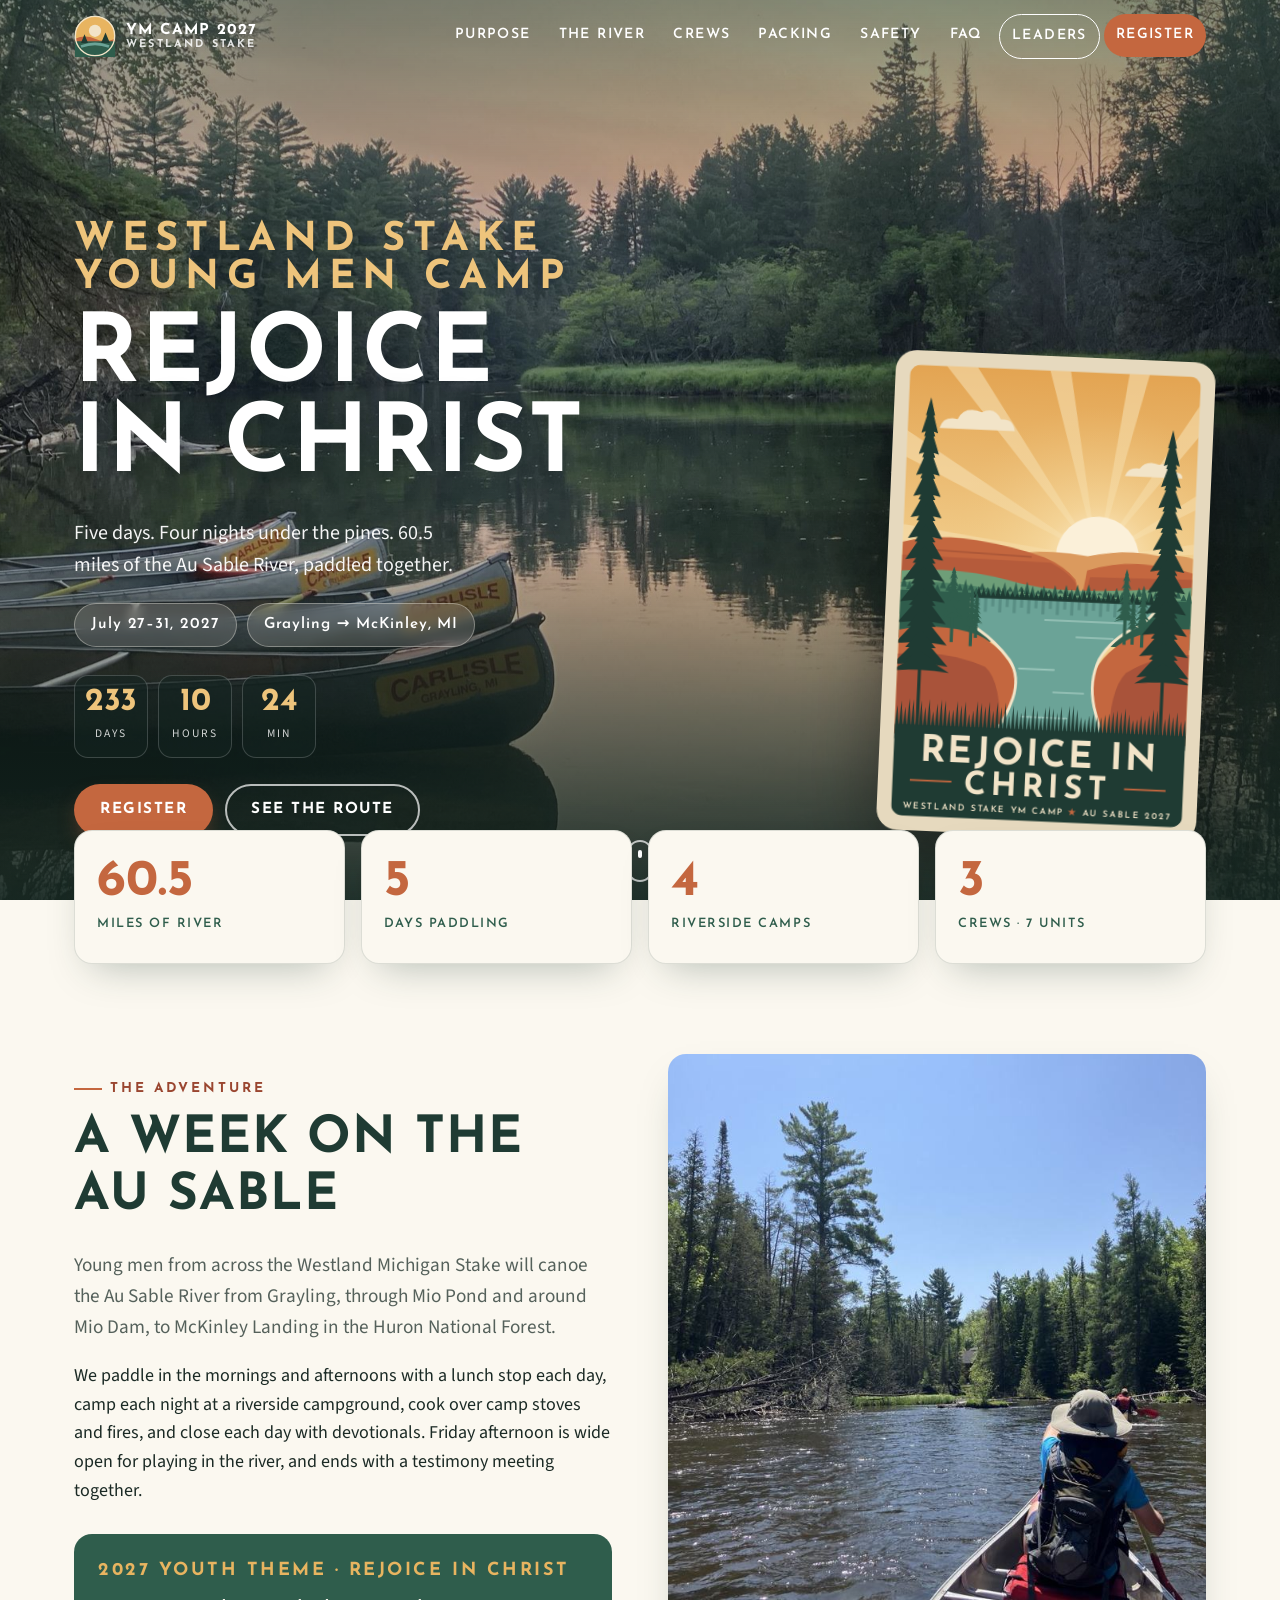
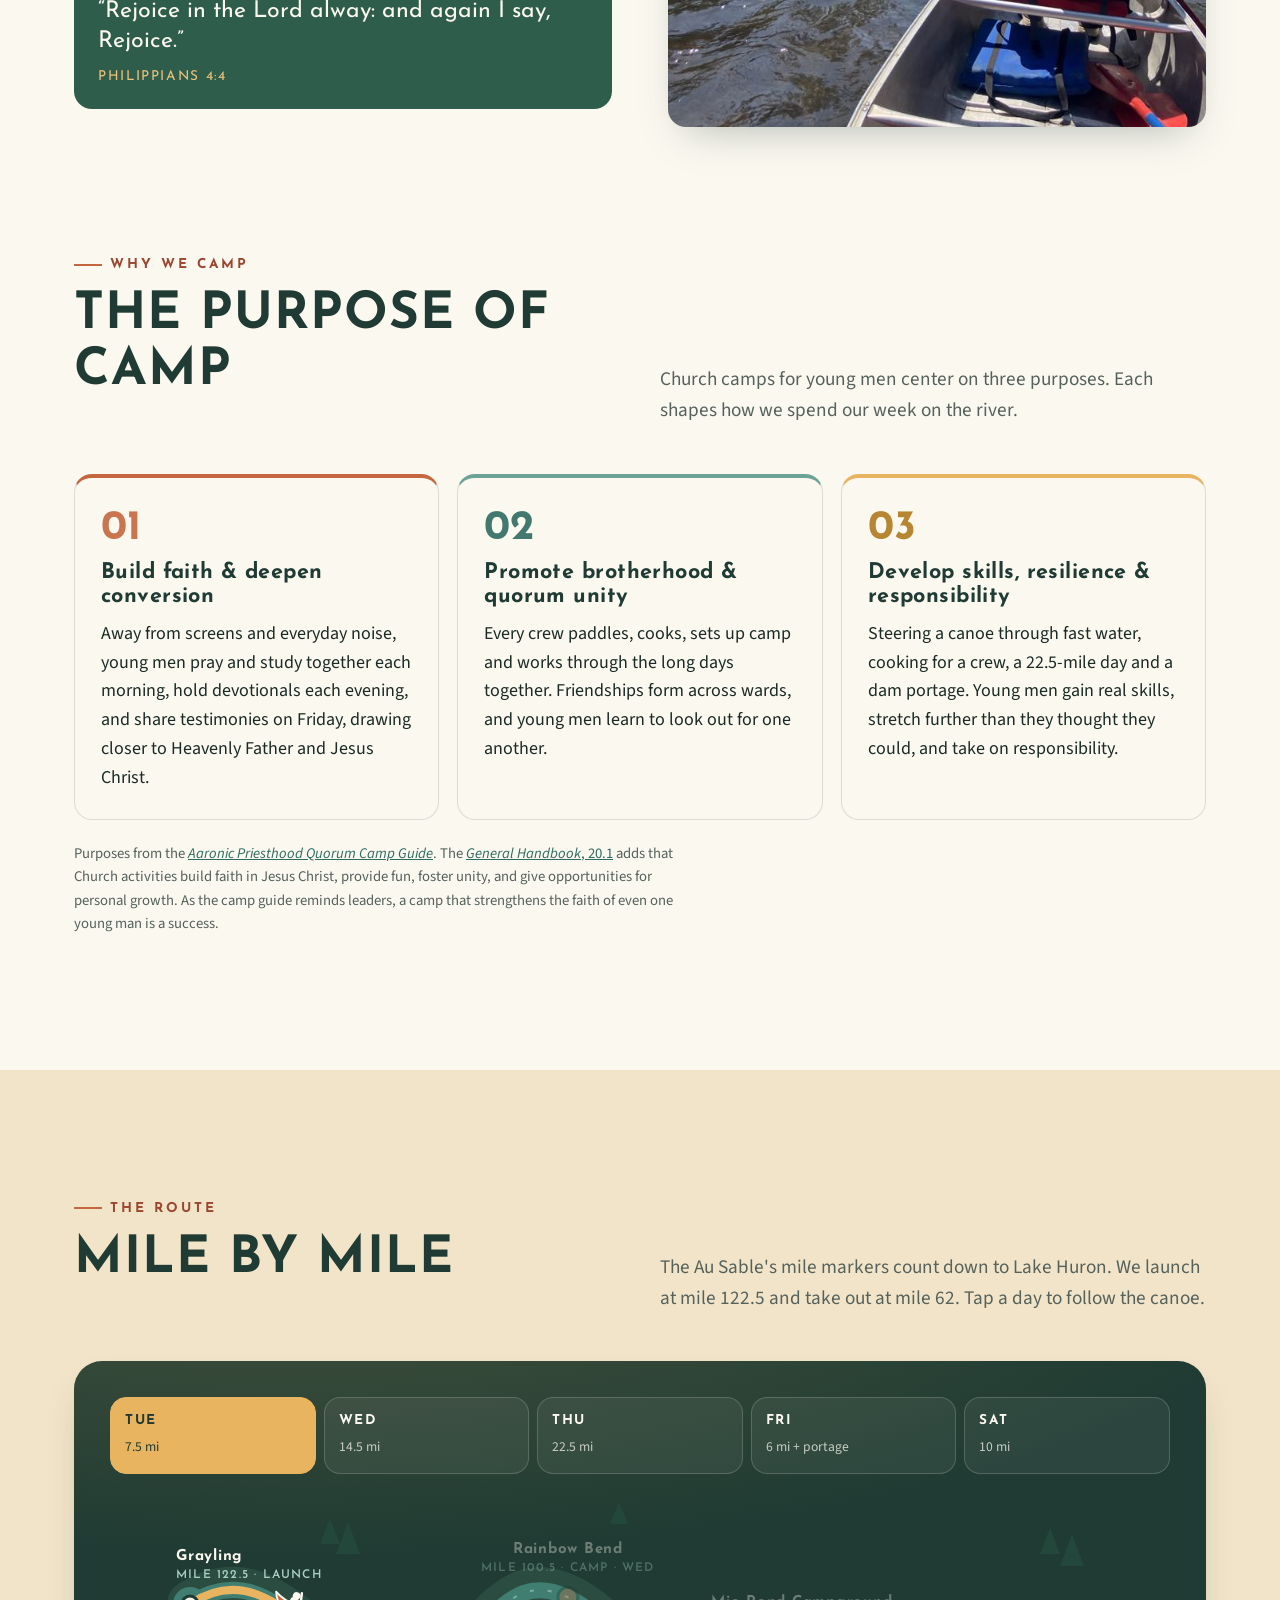
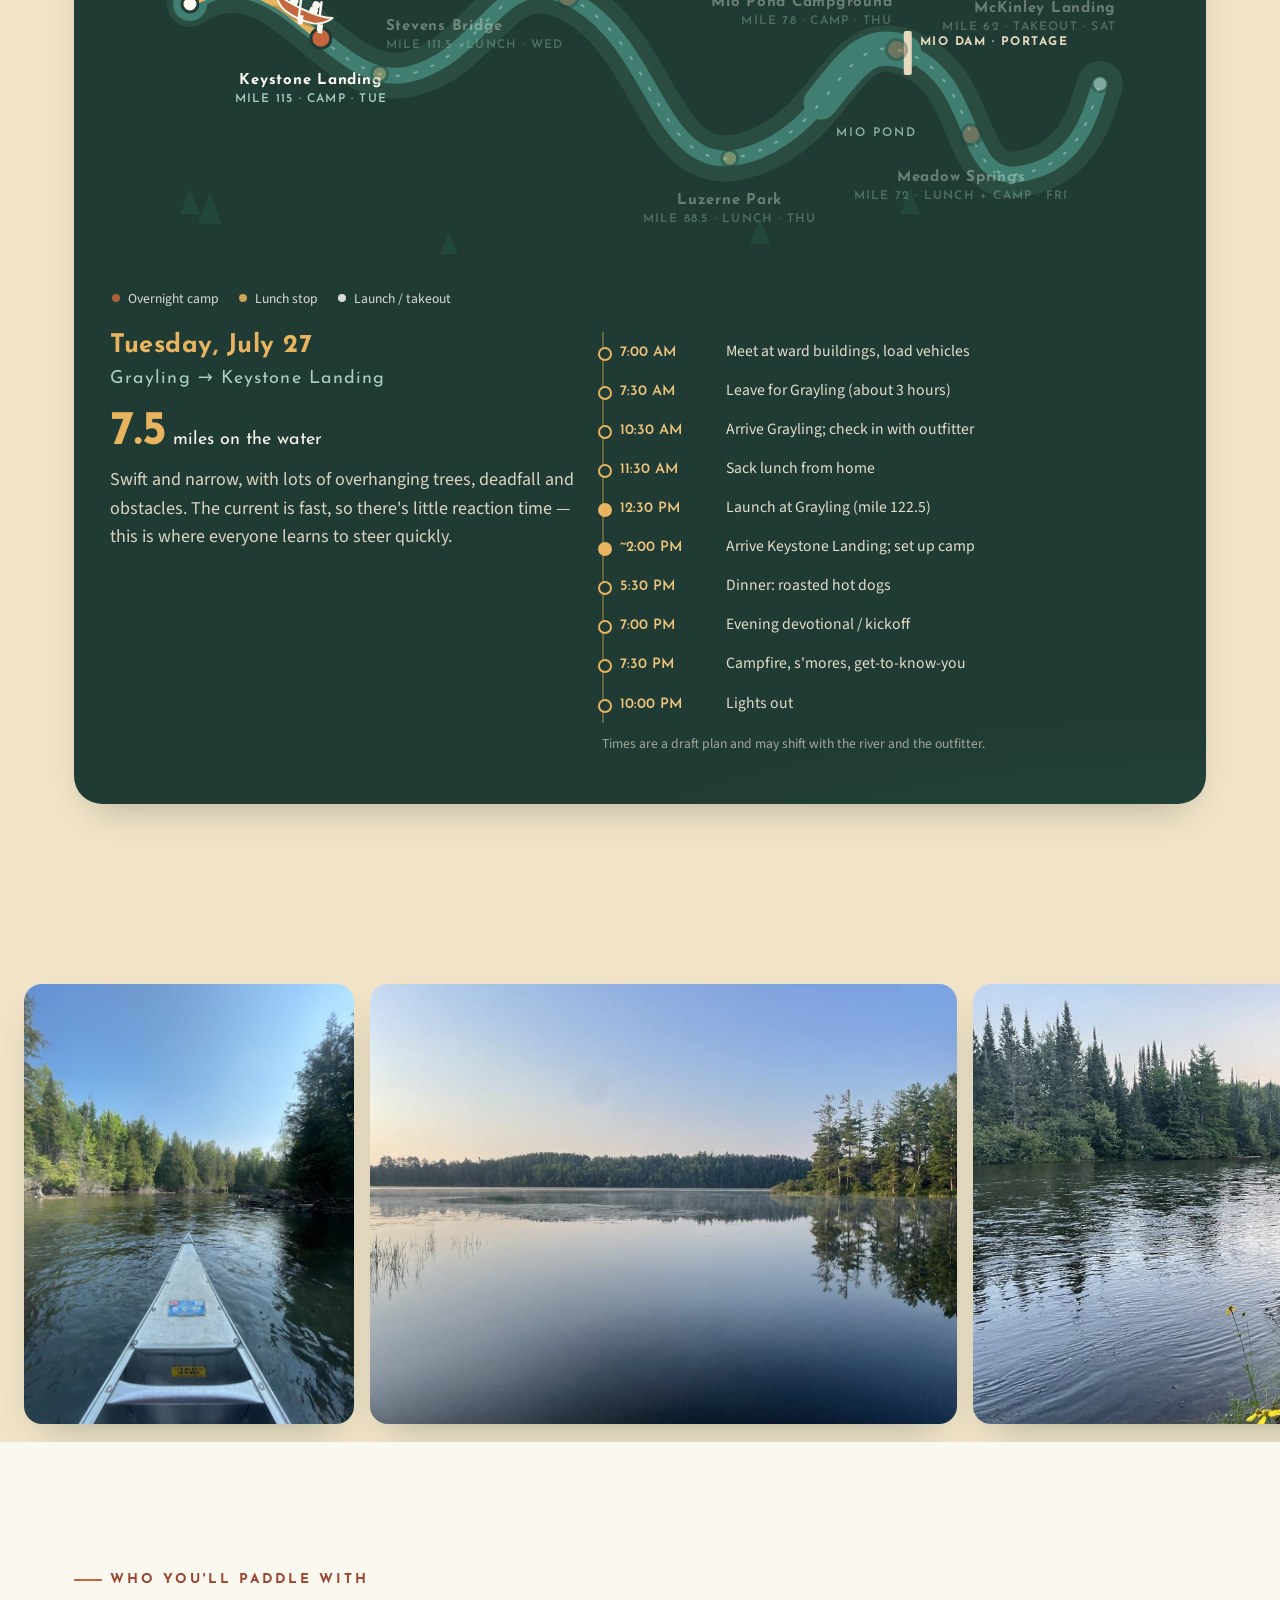
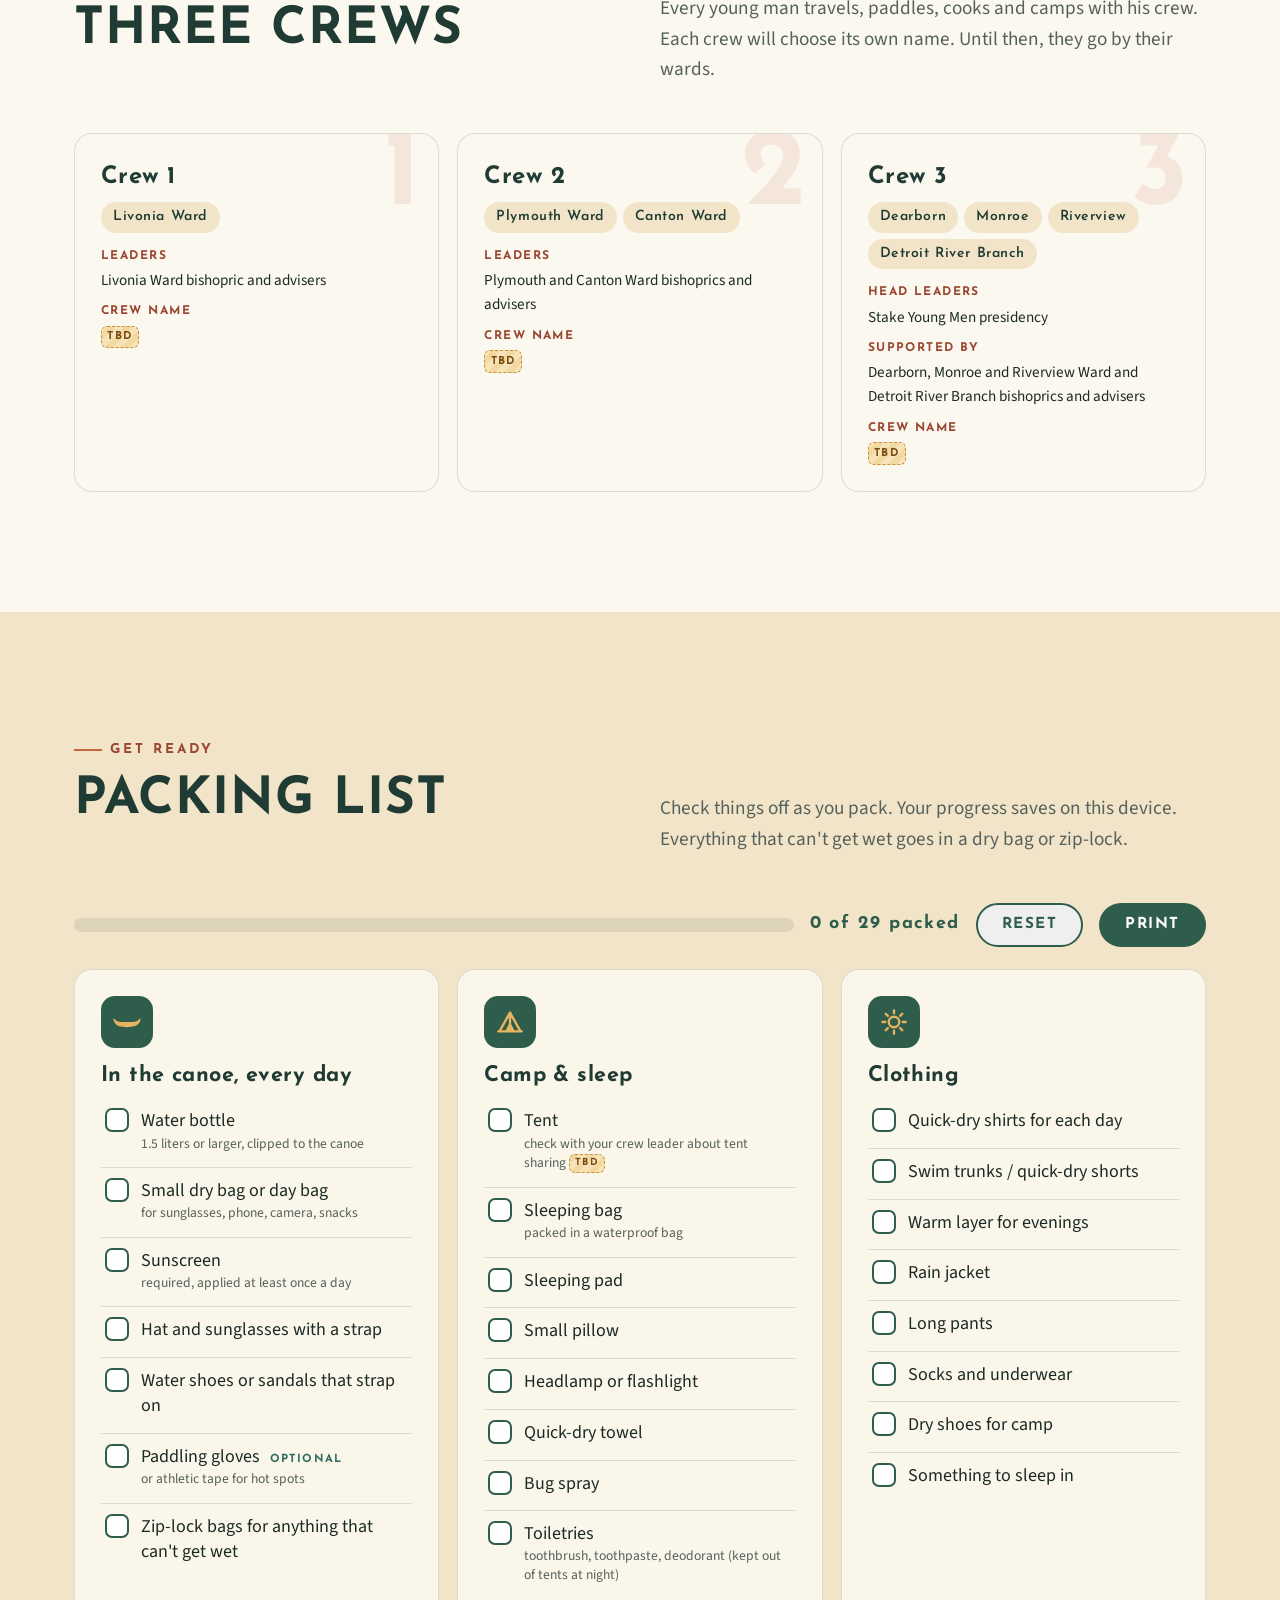
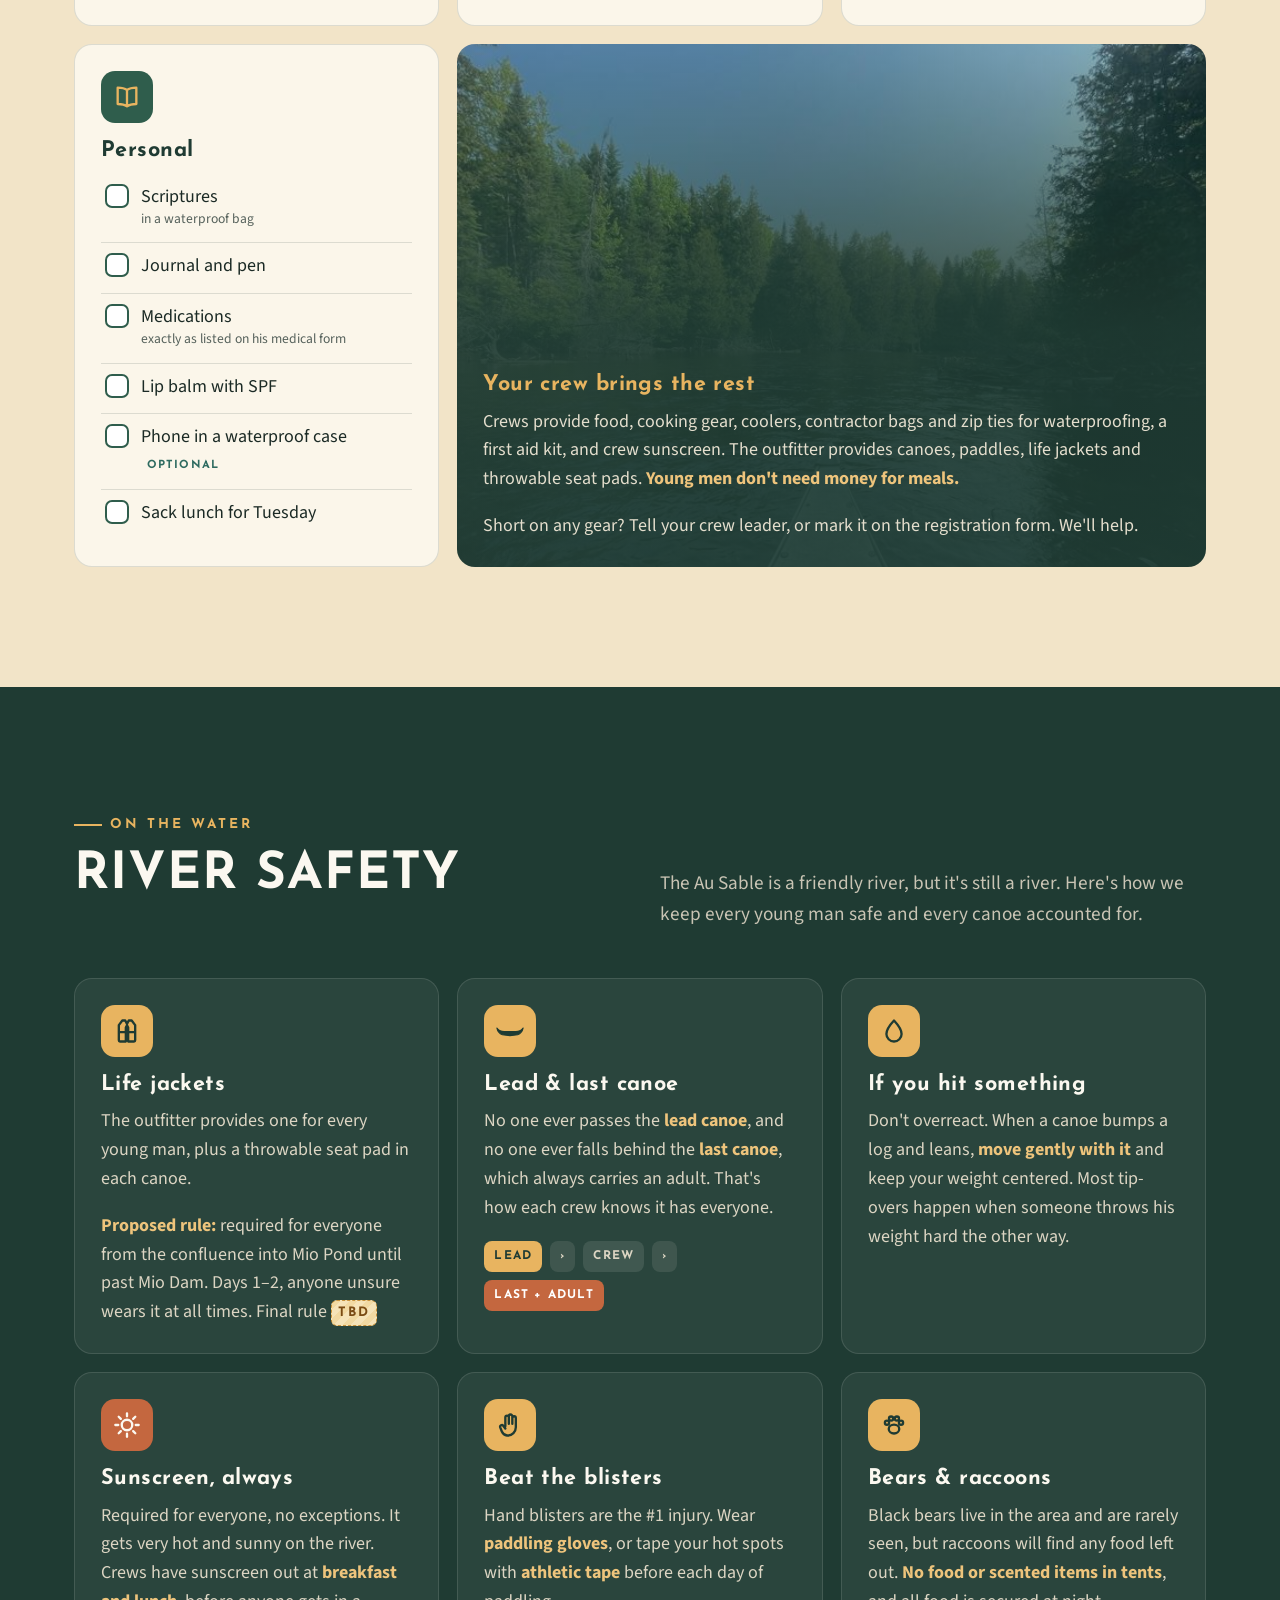
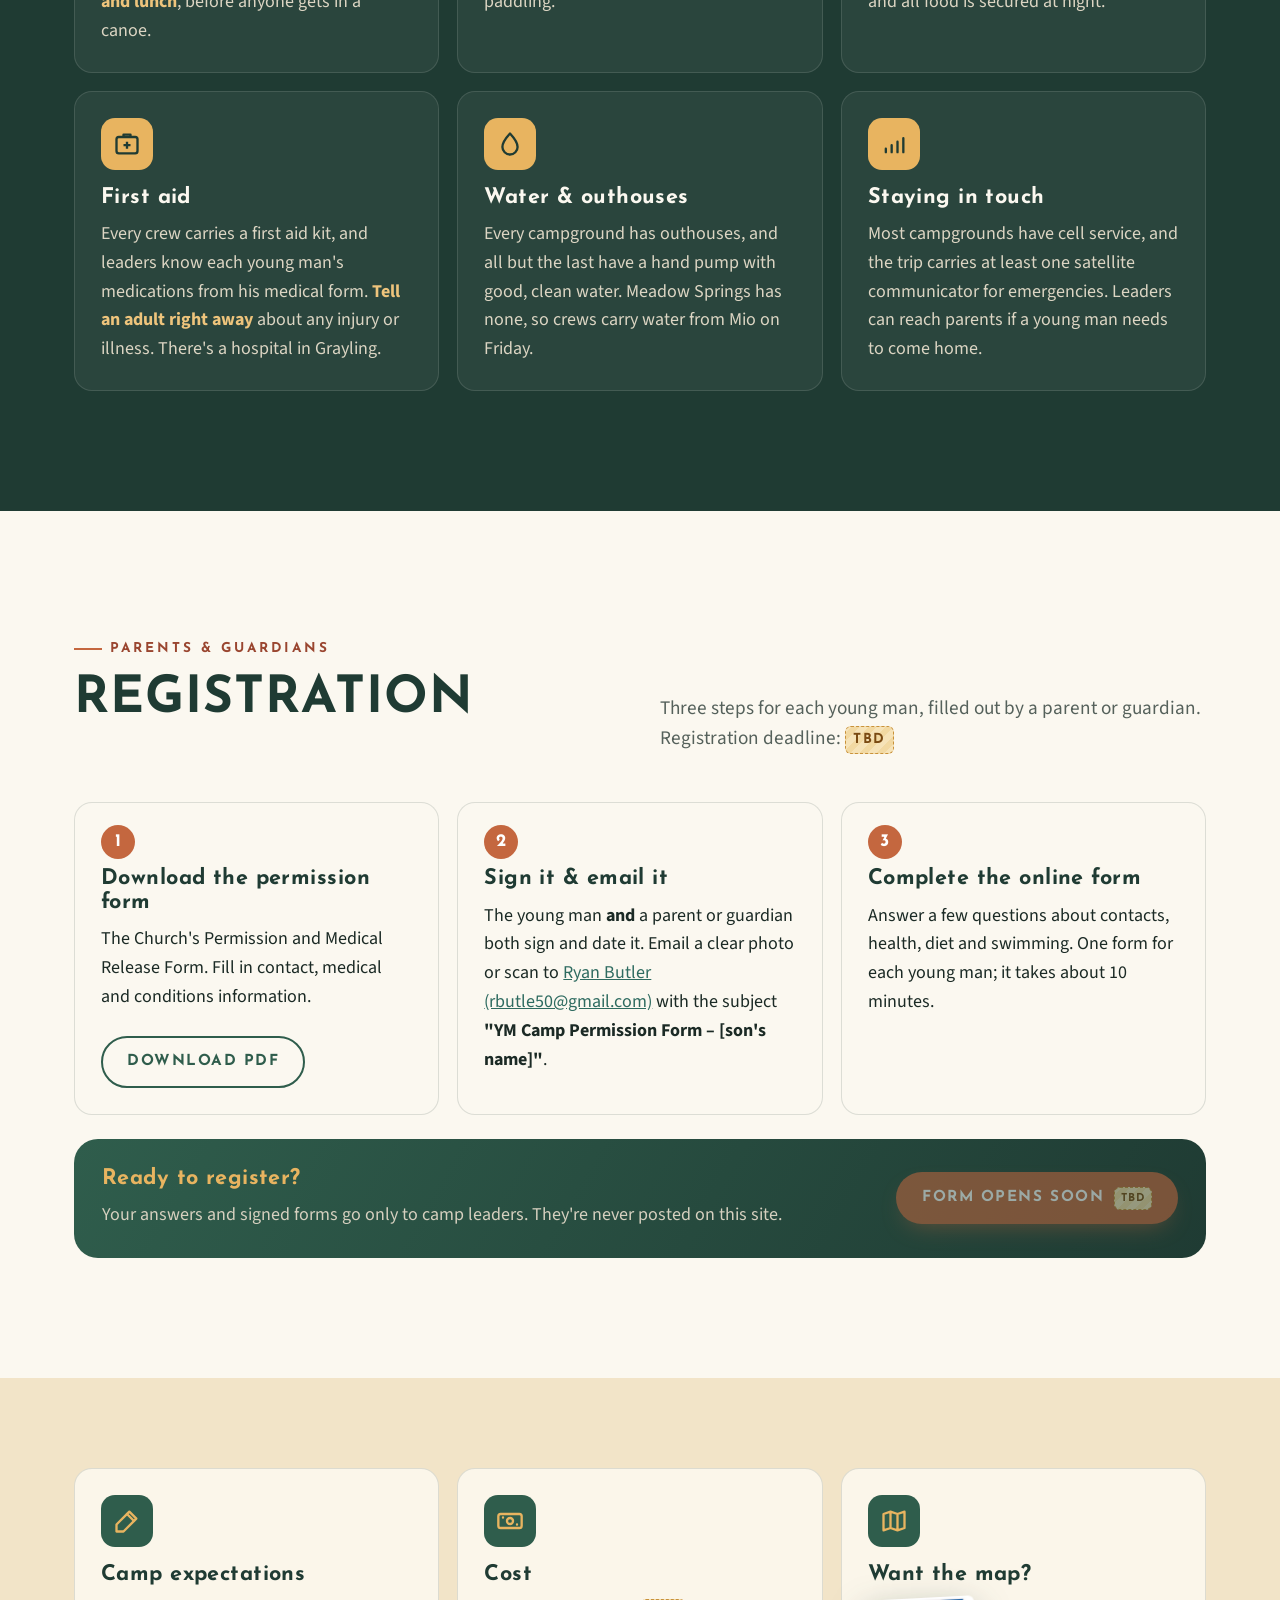
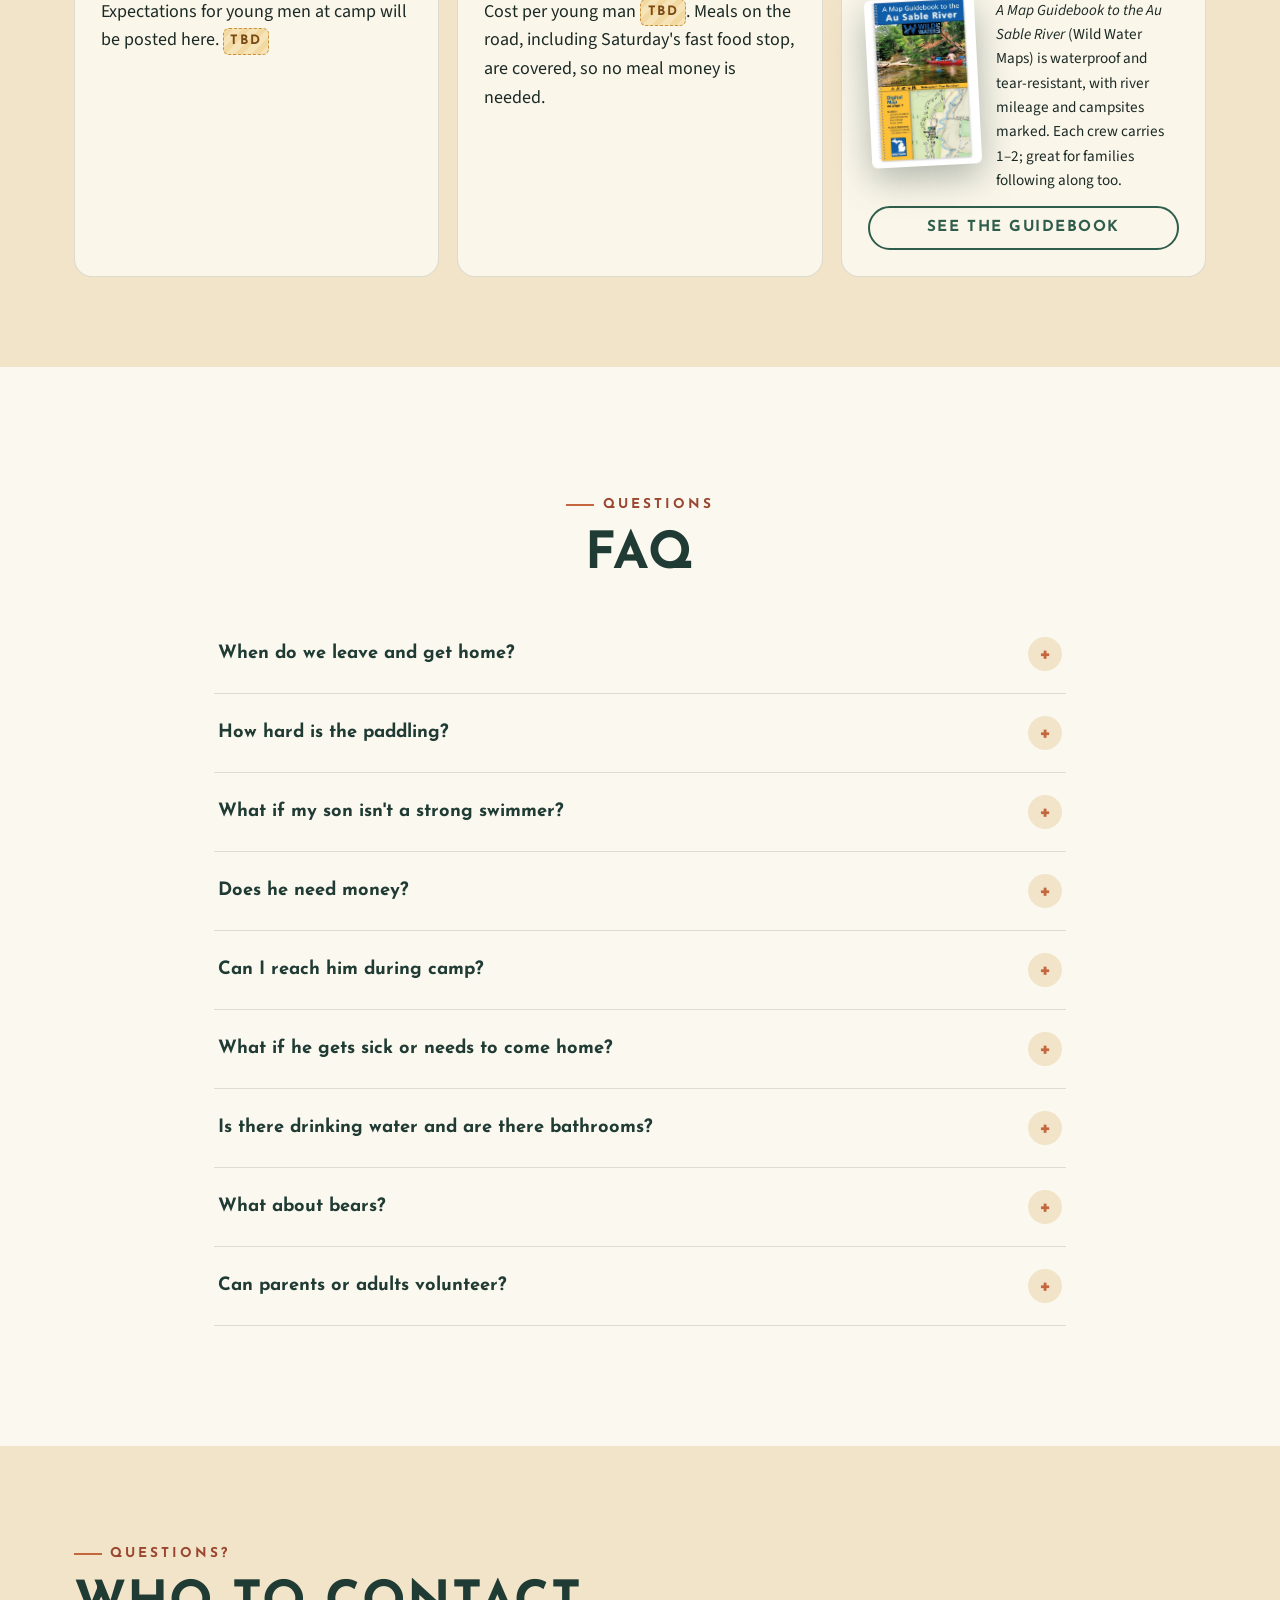
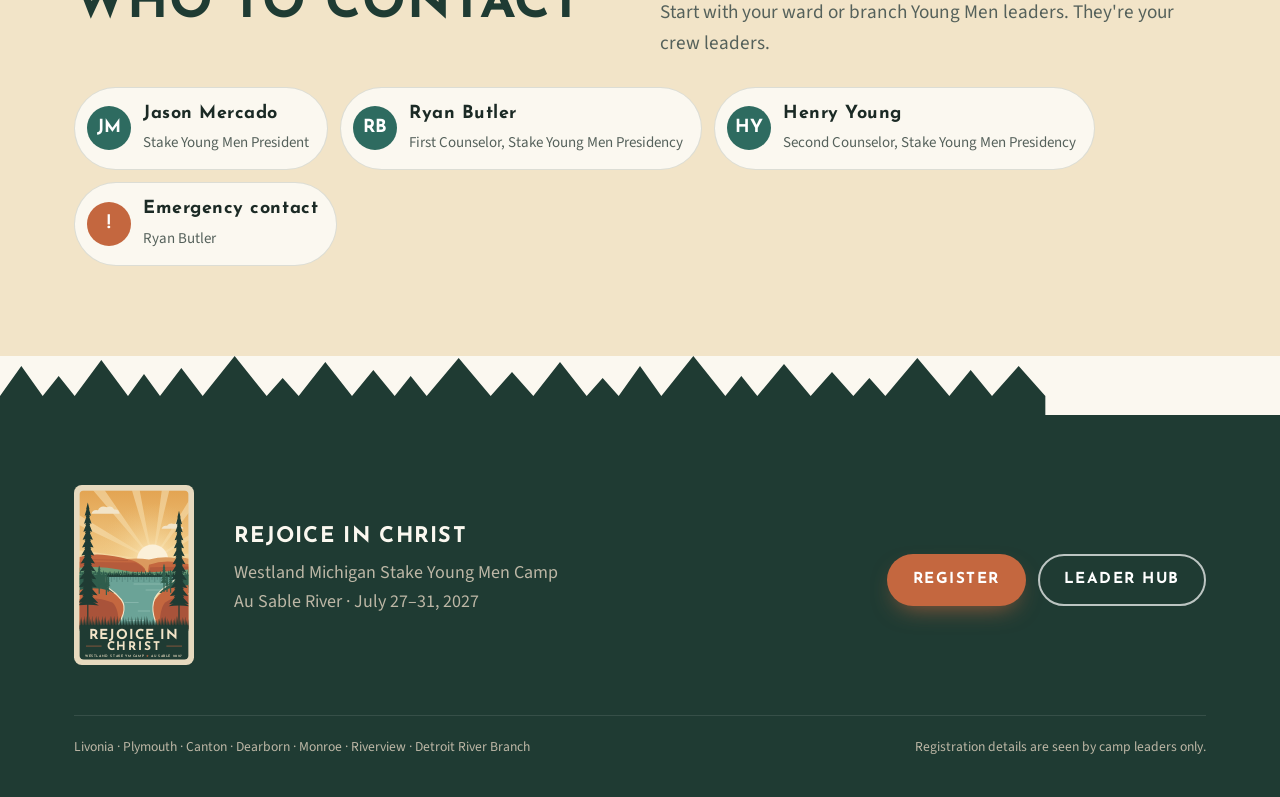
==== index.html @ b3f6a17c "Canoe icon: plain canoe silhouette, no paddle Co-Authored-By: Claude Opus 5.5 <noreply@anthropic.com" ====
<!doctype html>
<html lang="en">
<head>
<meta charset="utf-8">
<meta name="viewport" content="width=device-width, initial-scale=1">
<title>Rejoice in Christ · Westland Stake Young Men Camp 2027</title>
<meta name="description" content="Westland Stake Young Men Camp 2027: a five-day, 60-mile canoe trip down the Au Sable River, July 27–31, 2027. Itinerary, packing list, river safety and registration.">
<meta property="og:title" content="Westland Stake YM Camp 2027 · Rejoice in Christ">
<meta property="og:description" content="Five days, 60.5 miles of the Au Sable River. July 27–31, 2027.">
<meta property="og:image" content="https://westland-stake-ym.github.io/Camp-2027/assets/img/hero-canoes-sunset-sm.jpg">
<meta property="og:type" content="website">
<meta name="robots" content="noindex, nofollow">
<meta name="theme-color" content="#1F3B33">
<link rel="icon" href="assets/img/favicon.svg" type="image/svg+xml">
<link rel="preconnect" href="https://fonts.googleapis.com">
<link rel="preconnect" href="https://fonts.gstatic.com" crossorigin>
<link rel="stylesheet" href="https://fonts.googleapis.com/css2?family=Josefin+Sans:wght@600;700&family=Source+Sans+3:ital,wght@0,400;0,600;0,700;1,400&display=swap">
<link rel="stylesheet" href="assets/css/site.css">
</head>
<body>
<svg width="0" height="0" style="position:absolute" aria-hidden="true">
<defs>
<symbol id="i-sun" viewBox="0 0 24 24" fill="none" stroke="currentColor" stroke-width="2" stroke-linecap="round"><circle cx="12" cy="12" r="4.5"/><path d="M12 2v2.5M12 19.5V22M2 12h2.5M19.5 12H22M4.9 4.9l1.8 1.8M17.3 17.3l1.8 1.8M4.9 19.1l1.8-1.8M17.3 6.7l1.8-1.8"/></symbol>
<symbol id="i-vest" viewBox="0 0 24 24" fill="none" stroke="currentColor" stroke-width="2" stroke-linejoin="round"><path d="M8 3h2.5l1.5 3 1.5-3H16l3 4v13a1 1 0 0 1-1 1h-5V9L12 7l-1 2v12H6a1 1 0 0 1-1-1V7z"/><path d="M5 13h6M13 13h6"/></symbol>
<symbol id="i-drop" viewBox="0 0 24 24" fill="none" stroke="currentColor" stroke-width="2" stroke-linejoin="round"><path d="M12 3s6.5 7 6.5 11.5a6.5 6.5 0 0 1-13 0C5.5 10 12 3 12 3z"/></symbol>
<symbol id="i-plus" viewBox="0 0 24 24" fill="none" stroke="currentColor" stroke-width="2" stroke-linejoin="round"><rect x="3" y="6" width="18" height="14" rx="2"/><path d="M9 6V4h6v2M12 10v6M9 13h6"/></symbol>
<symbol id="i-paw" viewBox="0 0 24 24" fill="none" stroke="currentColor" stroke-width="2"><ellipse cx="12" cy="15.5" rx="4.5" ry="3.8"/><circle cx="6" cy="10" r="1.8"/><circle cx="9.5" cy="6.5" r="1.8"/><circle cx="14.5" cy="6.5" r="1.8"/><circle cx="18" cy="10" r="1.8"/></symbol>
<symbol id="i-hand" viewBox="0 0 24 24" fill="none" stroke="currentColor" stroke-width="2" stroke-linecap="round" stroke-linejoin="round"><path d="M8 13V5.5a1.5 1.5 0 0 1 3 0V11M11 10V4.5a1.5 1.5 0 0 1 3 0V11M14 10.5V6a1.5 1.5 0 0 1 3 0v8a7 7 0 0 1-7 7h-.5A5.5 5.5 0 0 1 5 17.6L3.6 14a1.5 1.5 0 0 1 2.6-1.4L8 15"/></symbol>
<symbol id="i-signal" viewBox="0 0 24 24" fill="none" stroke="currentColor" stroke-width="2" stroke-linecap="round"><path d="M5 19v-3M10 19v-6M15 19v-9M20 19V7"/></symbol>
<symbol id="i-tent" viewBox="0 0 24 24" fill="none" stroke="currentColor" stroke-width="2" stroke-linejoin="round" stroke-linecap="round"><path d="M3 20 12 4l9 16zM12 4v16M9 20l3-6 3 6M2 20h20"/></symbol>
<symbol id="i-canoe" viewBox="0 0 24 24" fill="none" stroke="currentColor" stroke-width="2" stroke-linejoin="round" stroke-linecap="round"><path d="M0.8 9.5Q3 12.4 7 12.6H17Q21 12.4 23.2 9.5Q22.4 13.6 18.5 15.2Q12 16.6 5.5 15.2Q1.6 13.6 0.8 9.5Z" fill="currentColor" stroke-width="1"/></symbol>
<symbol id="i-map" viewBox="0 0 24 24" fill="none" stroke="currentColor" stroke-width="2" stroke-linejoin="round"><path d="M9 4 3 6v14l6-2 6 2 6-2V4l-6 2zM9 4v14M15 6v14"/></symbol>
<symbol id="i-lock" viewBox="0 0 24 24" fill="none" stroke="currentColor" stroke-width="2" stroke-linejoin="round"><rect x="4" y="10" width="16" height="11" rx="2"/><path d="M8 10V7a4 4 0 0 1 8 0v3"/></symbol>
<symbol id="i-sheet" viewBox="0 0 24 24" fill="none" stroke="currentColor" stroke-width="2" stroke-linejoin="round"><rect x="4" y="3" width="16" height="18" rx="2"/><path d="M4 9h16M4 15h16M10 9v12"/></symbol>
<symbol id="i-folder" viewBox="0 0 24 24" fill="none" stroke="currentColor" stroke-width="2" stroke-linejoin="round"><path d="M3 6a1 1 0 0 1 1-1h5l2 2h9a1 1 0 0 1 1 1v10a1 1 0 0 1-1 1H4a1 1 0 0 1-1-1z"/><path d="M12 11v5M9.5 13.5h5"/></symbol>
<symbol id="i-cash" viewBox="0 0 24 24" fill="none" stroke="currentColor" stroke-width="2" stroke-linejoin="round"><rect x="2" y="6" width="20" height="12" rx="2"/><circle cx="12" cy="12" r="2.6"/><path d="M6 9v.01M18 15v.01" stroke-linecap="round"/></symbol>
<symbol id="i-truck" viewBox="0 0 24 24" fill="none" stroke="currentColor" stroke-width="2" stroke-linejoin="round"><path d="M2 6h12v10H2zM14 10h4l3 3v3h-7z"/><circle cx="6" cy="18" r="2"/><circle cx="17" cy="18" r="2"/></symbol>
<symbol id="i-pot" viewBox="0 0 24 24" fill="none" stroke="currentColor" stroke-width="2" stroke-linejoin="round" stroke-linecap="round"><path d="M4 10h16v6a4 4 0 0 1-4 4H8a4 4 0 0 1-4-4zM2 10h2M20 10h2M9 6c0-1 1-1 1-2M14 6c0-1 1-1 1-2"/></symbol>
<symbol id="i-users" viewBox="0 0 24 24" fill="none" stroke="currentColor" stroke-width="2" stroke-linecap="round"><circle cx="9" cy="8" r="3.5"/><path d="M2.5 20a6.5 6.5 0 0 1 13 0"/><circle cx="17" cy="9" r="2.5"/><path d="M17 14a5 5 0 0 1 4.5 5"/></symbol>
<symbol id="i-pen" viewBox="0 0 24 24" fill="none" stroke="currentColor" stroke-width="2" stroke-linejoin="round" stroke-linecap="round"><path d="M14 4l6 6-11 11H3v-6z"/><path d="M12 6l6 6"/></symbol>
<symbol id="i-car" viewBox="0 0 24 24" fill="none" stroke="currentColor" stroke-width="2" stroke-linejoin="round"><path d="M3 15v-3l2-5h14l2 5v3z"/><path d="M3 15v3h3v-3M18 15v3h3v-3M3 12h18"/></symbol>
<symbol id="i-fire" viewBox="0 0 24 24" fill="none" stroke="currentColor" stroke-width="2" stroke-linejoin="round" stroke-linecap="round"><path d="M12 3c1 3 5 5 5 10a5 5 0 0 1-10 0c0-2 1-3.5 2-4.5 0 2 1 3 2 3 0-3-1-5 1-8.5zM4 21h16"/></symbol>
<symbol id="i-book" viewBox="0 0 24 24" fill="none" stroke="currentColor" stroke-width="2" stroke-linejoin="round"><path d="M12 6c-2-1.5-5-2-8-2v14c3 0 6 .5 8 2 2-1.5 5-2 8-2V4c-3 0-6 .5-8 2zM12 6v14"/></symbol>
<symbol id="i-ext" viewBox="0 0 24 24" fill="none" stroke="currentColor" stroke-width="2" stroke-linecap="round" stroke-linejoin="round"><path d="M14 4h6v6M20 4l-9 9M18 14v5a1 1 0 0 1-1 1H5a1 1 0 0 1-1-1V7a1 1 0 0 1 1-1h5"/></symbol>
<symbol id="i-menu" viewBox="0 0 24 24" fill="none" stroke="currentColor" stroke-width="2.2" stroke-linecap="round"><path d="M4 7h16M4 12h16M4 17h16"/></symbol>
<symbol id="i-badge" viewBox="0 0 48 48"><circle cx="24" cy="24" r="23" fill="#E8B460"/><circle cx="24" cy="18" r="7" fill="#F2E4C8"/><path d="M1 27q12-5 23 0t23 0v4H1z" fill="#C4673F"/><path d="M1 30h46v18H1z" fill="#2F5D4C"/><path d="M8 36q16-6 32 0" stroke="#6BA397" stroke-width="3" fill="none"/><path d="M12 22l4 10h-8zM36 20l5 12h-10z" fill="#1F3B33"/><circle cx="24" cy="24" r="22.5" fill="none" stroke="#F2E4C8" stroke-width="1.5"/></symbol>
</defs>
</svg>

<a class="skip" href="#main">Skip to content</a>

<header class="nav">
  <div class="wrap">
    <a class="brand" href="#top" aria-label="YM Camp 2027 home">
      <svg class="badge" aria-hidden="true"><use href="#i-badge"/></svg>
      <span>YM Camp 2027<small>Westland Stake</small></span>
    </a>
    <button class="menu-btn" aria-label="Open menu" aria-expanded="false" aria-controls="navlinks"><svg width="26" height="26" aria-hidden="true"><use href="#i-menu"/></svg></button>
    <ul class="nav-links" id="navlinks">
      <li><a href="#purpose">Purpose</a></li>
      <li><a href="#river">The River</a></li>
      <li><a href="#crews">Crews</a></li>
      <li><a href="#packing">Packing</a></li>
      <li><a href="#safety">Safety</a></li>
      <li><a href="#faq">FAQ</a></li>
      <li><a class="lead-link" href="leaders.html">Leaders</a></li>
      <li><a class="cta" href="#register">Register</a></li>
    </ul>
  </div>
</header>

<main id="main">
<!-- HERO -->
<section class="hero" id="top" style="padding:0">
  <div class="hero-bg" role="img" aria-label="Canoes resting on the Au Sable River at sunset"></div>
  <div class="wrap">
    <div>
      <h1><span>Westland Stake Young Men Camp</span>Rejoice<br>in Christ</h1>
      <p class="sub">Five days. Four nights under the pines. 60.5 miles of the Au Sable River, paddled together.</p>
      <div class="when">
        <span class="pill">July 27–31, 2027</span>
        <span class="pill">Grayling → McKinley, MI</span>
      </div>
      <div class="countdown" id="countdown" aria-label="Countdown to camp"></div>
      <div class="btns" style="margin-top:26px">
        <a class="btn btn-rust" href="#register">Register</a>
        <a class="btn btn-ghost" href="#river">See the route</a>
      </div>
    </div>
    <div class="poster-card" data-poster="assets/img/poster.svg?v=3" aria-label="Rejoice in Christ camp poster"></div>
  </div>
  <div class="scroll-cue" aria-hidden="true"></div>
</section>

<!-- STATS + INTRO -->
<section style="padding-top:0">
  <div class="wrap">
    <div class="stats">
      <div class="stat reveal"><b data-count="60.5">0</b><span>Miles of river</span></div>
      <div class="stat reveal d1"><b data-count="5">0</b><span>Days paddling</span></div>
      <div class="stat reveal d2"><b data-count="4">0</b><span>Riverside camps</span></div>
      <div class="stat reveal d3"><b data-count="3">0</b><span>Crews · 7 units</span></div>
    </div>

    <div class="split" style="margin-top:90px">
      <div class="reveal">
        <div class="eyebrow">The adventure</div>
        <h2>A week on the Au&nbsp;Sable</h2>
        <p class="lede">Young men from across the Westland Michigan Stake will canoe the Au Sable River from Grayling, through Mio Pond and around Mio Dam, to McKinley Landing in the Huron National Forest.</p>
        <p>We paddle in the mornings and afternoons with a lunch stop each day, camp each night at a riverside campground, cook over camp stoves and fires, and close each day with devotionals. Friday afternoon is wide open for playing in the river, and ends with a testimony meeting together.</p>
        <div class="theme-quote">
          <strong>2027 Youth Theme · Rejoice in Christ</strong>
          <p class="theme-verse">“Rejoice in the Lord alway: and again I say, Rejoice.”</p>
          <p style="margin:0;font-family:var(--display);letter-spacing:.12em;font-size:.85rem;color:var(--gold-2)">PHILIPPIANS 4:4</p>
        </div>
      </div>
      <div class="photo-stack reveal d2">
        <img src="assets/img/paddler-sm.jpg" alt="A young man paddling a canoe down a tree-lined stretch of river" loading="lazy">
      </div>
    </div>
  </div>
</section>

<!-- PURPOSE -->
<section id="purpose" style="padding-top:0">
  <div class="wrap">
    <div class="sec-head reveal">
      <div><div class="eyebrow">Why we camp</div><h2>The purpose of camp</h2></div>
      <p class="lede">Church camps for young men center on three purposes. Each shapes how we spend our week on the river.</p>
    </div>
    <div class="grid g3 purposes">
      <div class="card purpose reveal">
        <div class="pnum">01</div>
        <h3>Build faith &amp; deepen conversion</h3>
        <p>Away from screens and everyday noise, young men pray and study together each morning, hold devotionals each evening, and share testimonies on Friday, drawing closer to Heavenly Father and Jesus Christ.</p>
      </div>
      <div class="card purpose reveal d1">
        <div class="pnum">02</div>
        <h3>Promote brotherhood &amp; quorum unity</h3>
        <p>Every crew paddles, cooks, sets up camp and works through the long days together. Friendships form across wards, and young men learn to look out for one another.</p>
      </div>
      <div class="card purpose reveal d2">
        <div class="pnum">03</div>
        <h3>Develop skills, resilience &amp; responsibility</h3>
        <p>Steering a canoe through fast water, cooking for a crew, a 22.5-mile day and a dam portage. Young men gain real skills, stretch further than they thought they could, and take on responsibility.</p>
      </div>
    </div>
    <p class="note-src reveal">Purposes from the <a href="https://www.churchofjesuschrist.org/study/manual/aaronic-priesthood-quorum-camp-guide/purposes-why" target="_blank" rel="noopener"><em>Aaronic Priesthood Quorum Camp Guide</em></a>. The <a href="https://www.churchofjesuschrist.org/study/manual/general-handbook/20-activities" target="_blank" rel="noopener"><em>General Handbook</em>, 20.1</a> adds that Church activities build faith in Jesus Christ, provide fun, foster unity, and give opportunities for personal growth. As the camp guide reminds leaders, a camp that strengthens the faith of even one young man is a success.</p>
  </div>
</section>

<!-- RIVER MAP -->
<section class="bg-paper" id="river">
  <div class="wrap">
    <div class="sec-head reveal">
      <div><div class="eyebrow">The route</div><h2>Mile by mile</h2></div>
      <p class="lede">The Au Sable's mile markers count down to Lake Huron. We launch at mile 122.5 and take out at mile 62. Tap a day to follow the canoe.</p>
    </div>
    <div class="map-card reveal">
      <div class="day-tabs" role="tablist" aria-label="Camp days">
        <button class="day-tab" role="tab"><b>Tue</b><span>7.5 mi</span></button>
        <button class="day-tab" role="tab"><b>Wed</b><span>14.5 mi</span></button>
        <button class="day-tab" role="tab"><b>Thu</b><span>22.5 mi</span></button>
        <button class="day-tab" role="tab"><b>Fri</b><span>6 mi + portage</span></button>
        <button class="day-tab" role="tab"><b>Sat</b><span>10 mi</span></button>
      </div>
      <div class="map-scroll" id="mapScroll"><svg id="riverMap" class="river-svg" viewBox="-30 0 1060 400" role="img" aria-label="Map of the Au Sable River route from Grayling to McKinley Landing with campsites and lunch stops">
        <g aria-hidden="true">
          <g class="tree"><path d="M40 330l10-26 10 26zM58 340l12-32 12 32zM900 70l10-26 10 26zM920 82l12-32 12 32zM470 40l9-22 9 22zM610 360l10-26 10 26zM300 370l9-22 9 22zM760 330l10-26 10 26zM180 60l10-26 10 26zM196 70l12-32 12 32z"/></g>
          <path id="riverBank" class="bank" d="M50 120 C 140 60, 190 210, 270 190 S 360 70, 440 120 S 520 300, 610 270 S 700 140, 770 170 S 820 300, 880 290 S 950 230, 960 200"/>
          <path id="riverPath" class="water" d="M50 120 C 140 60, 190 210, 270 190 S 360 70, 440 120 S 520 300, 610 270 S 700 140, 770 170 S 820 300, 880 290 S 950 230, 960 200"/>
          <path id="riverPond" class="pond" d="M50 120 C 140 60, 190 210, 270 190 S 360 70, 440 120 S 520 300, 610 270 S 700 140, 770 170 S 820 300, 880 290 S 950 230, 960 200"/>
          <path class="flow" d="M50 120 C 140 60, 190 210, 270 190 S 360 70, 440 120 S 520 300, 610 270 S 700 140, 770 170 S 820 300, 880 290 S 950 230, 960 200"/>
          <path id="riverSeg" class="seg" d="M50 120 C 140 60, 190 210, 270 190 S 360 70, 440 120 S 520 300, 610 270 S 700 140, 770 170 S 820 300, 880 290 S 950 230, 960 200"/>
          <g id="dam"><rect x="-4" y="-22" width="8" height="44" rx="2" fill="#E6D9BE"/><text x="12" y="-8" fill="#E6D9BE" font-family="Josefin Sans, sans-serif" font-weight="700" font-size="12" letter-spacing="1.5">MIO DAM · PORTAGE</text></g>
          <text class="pondlbl" x="696" y="252" fill="#A9CFC5" font-family="Josefin Sans, sans-serif" font-weight="600" font-size="12" letter-spacing="2" opacity=".8">MIO POND</text>
        </g>
        <g id="stops"></g>
        <g id="canoe" class="canoe" aria-hidden="true"><g transform="translate(0 -5) scale(1.2)"><ellipse cx="0" cy="3" rx="24" ry="3" fill="#1F3B33" opacity=".25"/><line x1="12" y1="-17" x2="19" y2="5" stroke="#FBF8F0" stroke-width="2" stroke-linecap="round"/><path d="M17.5 0.5l3.6-1.2 2.4 7.2-3.6 1.2z" fill="#FBF8F0"/><circle cx="-9" cy="-13" r="3.2" fill="#FBF8F0"/><path d="M-12.5 -5v-4q0-2 3.5-2t3.5 2v4z" fill="#FBF8F0"/><circle cx="9" cy="-13" r="3.2" fill="#FBF8F0"/><path d="M5.5 -5v-4q0-2 3.5-2t3.5 2v4z" fill="#FBF8F0"/><path d="M-26 -9Q-22 -1 -13 2Q0 5 13 2Q22 -1 26 -9Q18 -5 0 -5Q-18 -5 -26 -9Z" fill="#C4673F" stroke="#FBF8F0" stroke-width="1.6" stroke-linejoin="round"/><line x1="-6" y1="-17" x2="1" y2="5" stroke="#FBF8F0" stroke-width="2" stroke-linecap="round"/><path d="M-0.5 0.5l3.6-1.2 2.4 7.2-3.6 1.2z" fill="#FBF8F0"/></g></g>
      </svg></div>
      <div class="legend"><span><i style="background:#C4673F"></i>Overnight camp</span><span><i style="background:#E8B460"></i>Lunch stop</span><span><i style="background:#FBF8F0"></i>Launch / takeout</span></div>
      <div class="day-detail" id="dayDetail" aria-live="polite"></div>
    </div>
  </div>
</section>

<!-- GALLERY -->
<div class="gallery" aria-label="Photos of the Au Sable River" tabindex="0" style="padding-top:60px;background:var(--paper)">
  <img src="assets/img/canoe-bow-sm.jpg" alt="View from the bow of a canoe heading downriver" loading="lazy">
  <img src="assets/img/misty-lake-sm.jpg" alt="Calm, misty morning water with pines on the shore" loading="lazy">
  <img src="assets/img/river-evening-sm.jpg" alt="The river at golden hour with wildflowers on the bank" loading="lazy">
  <img src="assets/img/pines-sky-sm.jpg" alt="Looking straight up through tall pines" loading="lazy">
  <img src="assets/img/river-summer-sm.jpg" alt="Clear, shallow river water under a summer sky" loading="lazy">
  <img src="assets/img/river-dusk-sm.jpg" alt="Still water reflecting the forest at dusk" loading="lazy">
  <img src="assets/img/forest-trail-sm.jpg" alt="A forest path through the pines with the sun low" loading="lazy">
  <img src="assets/img/river-overlook-sm.jpg" alt="Looking out at the river through the trees" loading="lazy">
</div>

<!-- CREWS -->
<section id="crews">
  <div class="wrap">
    <div class="sec-head reveal">
      <div><div class="eyebrow">Who you'll paddle with</div><h2>Three crews</h2></div>
      <p class="lede">Every young man travels, paddles, cooks and camps with his crew. Each crew will choose its own name. Until then, they go by their wards.</p>
    </div>
    <div class="grid g3">
      <article class="card crew reveal">
        <div class="num" aria-hidden="true">1</div>
        <h3>Crew 1</h3>
        <div class="units"><span>Livonia Ward</span></div>
        <dl><dt>Leaders</dt><dd>Livonia Ward bishopric and advisers</dd><dt>Crew name</dt><dd><span class="tbd">TBD</span></dd></dl>
      </article>
      <article class="card crew reveal d1">
        <div class="num" aria-hidden="true">2</div>
        <h3>Crew 2</h3>
        <div class="units"><span>Plymouth Ward</span><span>Canton Ward</span></div>
        <dl><dt>Leaders</dt><dd>Plymouth and Canton Ward bishoprics and advisers</dd><dt>Crew name</dt><dd><span class="tbd">TBD</span></dd></dl>
      </article>
      <article class="card crew reveal d2">
        <div class="num" aria-hidden="true">3</div>
        <h3>Crew 3</h3>
        <div class="units"><span>Dearborn</span><span>Monroe</span><span>Riverview</span><span>Detroit River Branch</span></div>
        <dl><dt>Head leaders</dt><dd>Stake Young Men presidency</dd><dt>Supported by</dt><dd>Dearborn, Monroe and Riverview Ward and Detroit River Branch bishoprics and advisers</dd><dt>Crew name</dt><dd><span class="tbd">TBD</span></dd></dl>
      </article>
    </div>
  </div>
</section>

<!-- PACKING -->
<section class="bg-paper" id="packing">
  <div class="wrap">
    <div class="sec-head reveal">
      <div><div class="eyebrow">Get ready</div><h2>Packing list</h2></div>
      <p class="lede">Check things off as you pack. Your progress saves on this device. Everything that can't get wet goes in a dry bag or zip-lock.</p>
    </div>
    <div class="pack-top reveal">
      <div class="progress" aria-hidden="true"><i data-progress="pack"></i></div>
      <span class="pack-count" data-progress-count="pack" aria-live="polite"></span>
      <button class="btn btn-line" data-reset="pack" style="min-height:44px">Reset</button>
      <button class="btn btn-pine print-btn" data-print style="min-height:44px">Print</button>
    </div>
    <div class="grid g3" data-checklist="pack">
      <div class="card reveal">
        <div class="ico"><svg aria-hidden="true"><use href="#i-canoe"/></svg></div>
        <h3>In the canoe, every day</h3>
        <ul class="check-list">
          <li><label><input type="checkbox" value="bottle"><span>Water bottle <small>1.5 liters or larger, clipped to the canoe</small></span></label></li>
          <li><label><input type="checkbox" value="daybag"><span>Small dry bag or day bag <small>for sunglasses, phone, camera, snacks</small></span></label></li>
          <li><label><input type="checkbox" value="sunscreen"><span>Sunscreen <small>required, applied at least once a day</small></span></label></li>
          <li><label><input type="checkbox" value="hat"><span>Hat and sunglasses with a strap</span></label></li>
          <li><label><input type="checkbox" value="watershoes"><span>Water shoes or sandals that strap on</span></label></li>
          <li><label><input type="checkbox" value="gloves"><span>Paddling gloves <span class="opt">Optional</span> <small>or athletic tape for hot spots</small></span></label></li>
          <li><label><input type="checkbox" value="ziplocks"><span>Zip-lock bags for anything that can't get wet</span></label></li>
        </ul>
      </div>
      <div class="card reveal d1">
        <div class="ico"><svg aria-hidden="true"><use href="#i-tent"/></svg></div>
        <h3>Camp &amp; sleep</h3>
        <ul class="check-list">
          <li><label><input type="checkbox" value="tent"><span>Tent <small>check with your crew leader about tent sharing <span class="tbd">TBD</span></small></span></label></li>
          <li><label><input type="checkbox" value="bag"><span>Sleeping bag <small>packed in a waterproof bag</small></span></label></li>
          <li><label><input type="checkbox" value="pad"><span>Sleeping pad</span></label></li>
          <li><label><input type="checkbox" value="pillow"><span>Small pillow</span></label></li>
          <li><label><input type="checkbox" value="headlamp"><span>Headlamp or flashlight</span></label></li>
          <li><label><input type="checkbox" value="towel"><span>Quick-dry towel</span></label></li>
          <li><label><input type="checkbox" value="bug"><span>Bug spray</span></label></li>
          <li><label><input type="checkbox" value="toiletries"><span>Toiletries <small>toothbrush, toothpaste, deodorant (kept out of tents at night)</small></span></label></li>
        </ul>
      </div>
      <div class="card reveal d2">
        <div class="ico"><svg aria-hidden="true"><use href="#i-sun"/></svg></div>
        <h3>Clothing</h3>
        <ul class="check-list">
          <li><label><input type="checkbox" value="shirts"><span>Quick-dry shirts for each day</span></label></li>
          <li><label><input type="checkbox" value="shorts"><span>Swim trunks / quick-dry shorts</span></label></li>
          <li><label><input type="checkbox" value="layer"><span>Warm layer for evenings</span></label></li>
          <li><label><input type="checkbox" value="rain"><span>Rain jacket</span></label></li>
          <li><label><input type="checkbox" value="pants"><span>Long pants</span></label></li>
          <li><label><input type="checkbox" value="socks"><span>Socks and underwear</span></label></li>
          <li><label><input type="checkbox" value="campshoes"><span>Dry shoes for camp</span></label></li>
          <li><label><input type="checkbox" value="sleepwear"><span>Something to sleep in</span></label></li>
        </ul>
      </div>
      <div class="card reveal">
        <div class="ico"><svg aria-hidden="true"><use href="#i-book"/></svg></div>
        <h3>Personal</h3>
        <ul class="check-list">
          <li><label><input type="checkbox" value="scriptures"><span>Scriptures <small>in a waterproof bag</small></span></label></li>
          <li><label><input type="checkbox" value="journal"><span>Journal and pen</span></label></li>
          <li><label><input type="checkbox" value="meds"><span>Medications <small>exactly as listed on his medical form</small></span></label></li>
          <li><label><input type="checkbox" value="lipbalm"><span>Lip balm with SPF</span></label></li>
          <li><label><input type="checkbox" value="phone"><span>Phone in a waterproof case <span class="opt">Optional</span></span></label></li>
          <li><label><input type="checkbox" value="sack"><span>Sack lunch for Tuesday</span></label></li>
        </ul>
      </div>
      <div class="card feature reveal d1">
        <h3>Your crew brings the rest</h3>
        <p>Crews provide food, cooking gear, coolers, contractor bags and zip ties for waterproofing, a first aid kit, and crew sunscreen. The outfitter provides canoes, paddles, life jackets and throwable seat pads. <strong style="color:var(--gold-2)">Young men don't need money for meals.</strong></p>
        <p style="margin:0">Short on any gear? Tell your crew leader, or mark it on the registration form. We'll help.</p>
      </div>
    </div>
  </div>
</section>

<!-- SAFETY -->
<section class="bg-pine" id="safety">
  <div class="wrap">
    <div class="sec-head reveal">
      <div><div class="eyebrow">On the water</div><h2>River safety</h2></div>
      <p class="lede">The Au Sable is a friendly river, but it's still a river. Here's how we keep every young man safe and every canoe accounted for.</p>
    </div>
    <div class="grid g3">
      <div class="card reveal">
        <div class="ico"><svg aria-hidden="true"><use href="#i-vest"/></svg></div>
        <h3>Life jackets</h3>
        <p>The outfitter provides one for every young man, plus a throwable seat pad in each canoe.</p>
        <p><strong>Proposed rule:</strong> required for everyone from the confluence into Mio Pond until past Mio Dam. Days 1–2, anyone unsure wears it at all times. Final rule <span class="tbd">TBD</span></p>
      </div>
      <div class="card reveal d1">
        <div class="ico"><svg aria-hidden="true"><use href="#i-canoe"/></svg></div>
        <h3>Lead &amp; last canoe</h3>
        <p>No one ever passes the <strong>lead canoe</strong>, and no one ever falls behind the <strong>last canoe</strong>, which always carries an adult. That's how each crew knows it has everyone.</p>
        <div class="canoe-order" aria-hidden="true"><span class="lead">LEAD</span><span>›</span><span>CREW</span><span>›</span><span class="last">LAST + ADULT</span></div>
      </div>
      <div class="card reveal d2">
        <div class="ico"><svg aria-hidden="true"><use href="#i-drop"/></svg></div>
        <h3>If you hit something</h3>
        <p>Don't overreact. When a canoe bumps a log and leans, <strong>move gently with it</strong> and keep your weight centered. Most tip-overs happen when someone throws his weight hard the other way.</p>
      </div>
      <div class="card rust reveal">
        <div class="ico"><svg aria-hidden="true"><use href="#i-sun"/></svg></div>
        <h3>Sunscreen, always</h3>
        <p>Required for everyone, no exceptions. It gets very hot and sunny on the river. Crews have sunscreen out at <strong>breakfast and lunch</strong>, before anyone gets in a canoe.</p>
      </div>
      <div class="card reveal d1">
        <div class="ico"><svg aria-hidden="true"><use href="#i-hand"/></svg></div>
        <h3>Beat the blisters</h3>
        <p>Hand blisters are the #1 injury. Wear <strong>paddling gloves</strong>, or tape your hot spots with <strong>athletic tape</strong> before each day of paddling.</p>
      </div>
      <div class="card reveal d2">
        <div class="ico"><svg aria-hidden="true"><use href="#i-paw"/></svg></div>
        <h3>Bears &amp; raccoons</h3>
        <p>Black bears live in the area and are rarely seen, but raccoons will find any food left out. <strong>No food or scented items in tents</strong>, and all food is secured at night.</p>
      </div>
      <div class="card reveal">
        <div class="ico"><svg aria-hidden="true"><use href="#i-plus"/></svg></div>
        <h3>First aid</h3>
        <p>Every crew carries a first aid kit, and leaders know each young man's medications from his medical form. <strong>Tell an adult right away</strong> about any injury or illness. There's a hospital in Grayling.</p>
      </div>
      <div class="card reveal d1">
        <div class="ico"><svg aria-hidden="true"><use href="#i-drop"/></svg></div>
        <h3>Water &amp; outhouses</h3>
        <p>Every campground has outhouses, and all but the last have a hand pump with good, clean water. Meadow Springs has none, so crews carry water from Mio on Friday.</p>
      </div>
      <div class="card reveal d2">
        <div class="ico"><svg aria-hidden="true"><use href="#i-signal"/></svg></div>
        <h3>Staying in touch</h3>
        <p>Most campgrounds have cell service, and the trip carries at least one satellite communicator for emergencies. Leaders can reach parents if a young man needs to come home.</p>
      </div>
    </div>
  </div>
</section>

<!-- REGISTER -->
<section id="register">
  <div class="wrap">
    <div class="sec-head reveal">
      <div><div class="eyebrow">Parents &amp; guardians</div><h2>Registration</h2></div>
      <p class="lede">Three steps for each young man, filled out by a parent or guardian. Registration deadline: <span class="tbd">TBD</span></p>
    </div>
    <div class="steps">
      <div class="card step reveal">
        <h3>Download the permission form</h3>
        <p>The Church's Permission and Medical Release Form. Fill in contact, medical and conditions information.</p>
        <a class="btn btn-line" data-link="permissionPdf" style="margin-top:6px"><span class="lbl">Download PDF</span></a>
      </div>
      <div class="card step reveal d1">
        <h3>Sign it &amp; email it</h3>
        <p>The young man <strong>and</strong> a parent or guardian both sign and date it. Email a clear photo or scan to <a data-email class="email-link" href="#">Ryan Butler</a> with the subject <strong>"YM Camp Permission Form – [son's name]"</strong>.</p>
      </div>
      <div class="card step reveal d2">
        <h3>Complete the online form</h3>
        <p>Answer a few questions about contacts, health, diet and swimming. One form for each young man; it takes about 10 minutes.</p>
      </div>
    </div>
    <div class="reg-banner reveal">
      <div>
        <h3>Ready to register?</h3>
        <p>Your answers and signed forms go only to camp leaders. They're never posted on this site.</p>
      </div>
      <a class="btn btn-rust" data-link="registrationForm" data-pending="Form opens soon"><span class="lbl">Open registration form</span></a>
    </div>
  </div>
</section>

<!-- EXPECTATIONS + COST -->
<section class="bg-paper" style="padding-block:clamp(60px,8vw,90px)">
  <div class="wrap grid g3">
    <div class="card reveal">
      <div class="ico"><svg aria-hidden="true"><use href="#i-pen"/></svg></div>
      <h3>Camp expectations</h3>
      <p>Expectations for young men at camp will be posted here. <span class="tbd">TBD</span></p>
    </div>
    <div class="card reveal d1">
      <div class="ico"><svg aria-hidden="true"><use href="#i-cash"/></svg></div>
      <h3>Cost</h3>
      <p>Cost per young man <span class="tbd">TBD</span>. Meals on the road, including Saturday's fast food stop, are covered, so no meal money is needed.</p>
    </div>
    <div class="card reveal d2">
      <div class="ico"><svg aria-hidden="true"><use href="#i-map"/></svg></div>
      <h3>Want the map?</h3>
      <div class="guide">
        <a data-link="mapGuidebook" class="guide-cover"><img src="assets/img/guidebook-cover.jpg" alt="Cover of A Map Guidebook to the Au Sable River by Wild Water Maps" loading="lazy" width="250" height="400"></a>
        <div>
          <p><em>A Map Guidebook to the Au Sable River</em> (Wild Water Maps) is waterproof and tear-resistant, with river mileage and campsites marked. Each crew carries 1–2; great for families following along too.</p>
        </div>
      </div>
      <a data-link="mapGuidebook" class="btn btn-line" style="min-height:44px;width:100%;margin-top:14px"><span class="lbl">See the guidebook</span></a>
    </div>
  </div>
</section>

<!-- FAQ -->
<section id="faq">
  <div class="wrap" style="max-width:900px">
    <div class="reveal" style="text-align:center;margin-bottom:30px">
      <div class="eyebrow">Questions</div><h2>FAQ</h2>
    </div>
    <div class="faq reveal">
      <details><summary>When do we leave and get home?</summary><div class="ans">Meet at your ward building at <strong>7:00 AM Tuesday, July 27</strong>. We expect to be home around <strong>5:00 PM Saturday, July 31</strong>, and crew leaders will text parents an updated ETA from the road. Exact meeting places <span class="tbd">TBD</span>.</div></details>
      <details><summary>How hard is the paddling?</summary><div class="ans">Most days are moderate. Thursday is the long one at 22.5 miles, including flat-water paddling across Mio Pond. Friday is short, with a free afternoon. No experience is required. Leaders pair up canoes, and the river teaches fast.</div></details>
      <details><summary>What if my son isn't a strong swimmer?</summary><div class="ans">Let us know on the registration form. The outfitter provides a life jacket for every young man, and anyone who is unsure is strongly encouraged to wear it at all times on the water. The final life jacket rule is <span class="tbd">TBD</span>.</div></details>
      <details><summary>Does he need money?</summary><div class="ans">Not for meals. Crews buy all the food, Thursday's pizza and Saturday's fast food stop on the way home. Camp cost per young man is <span class="tbd">TBD</span>.</div></details>
      <details><summary>Can I reach him during camp?</summary><div class="ans">Cell service is available at most campgrounds, and leaders carry a satellite communicator for emergencies. If you need to reach your son, contact your crew leader.</div></details>
      <details><summary>What if he gets sick or needs to come home?</summary><div class="ans">Leaders treat minor injuries on the spot, and there's a hospital in Grayling. If a young man needs to go home early, leaders will contact you. We're about 3 hours north of home, and parents may be asked to pick him up.</div></details>
      <details><summary>Is there drinking water and are there bathrooms?</summary><div class="ans">Yes. Every campground has outhouses, and all but the last have a hand pump with clean, fresh water. Crews carry water from Mio for the last night at Meadow Springs.</div></details>
      <details><summary>What about bears?</summary><div class="ans">Black bears live in the area but are rarely seen. Raccoons are the real food thieves. All food is secured at night, ideally locked in a vehicle, and nothing scented goes in tents.</div></details>
      <details><summary>Can parents or adults volunteer?</summary><div class="ans">Volunteer opportunities and sign-up <span class="tbd">TBD</span>. Talk to your ward Young Men leaders in the meantime.</div></details>
    </div>
  </div>
</section>

<!-- CONTACTS -->
<section class="bg-paper" style="padding-block:clamp(60px,8vw,90px)">
  <div class="wrap">
    <div class="sec-head reveal" style="margin-bottom:28px">
      <div><div class="eyebrow">Questions?</div><h2>Who to contact</h2></div>
      <p class="lede">Start with your ward or branch Young Men leaders. They're your crew leaders.</p>
    </div>
    <div class="people reveal">
      <div class="person"><div class="av">JM</div><div><b>Jason Mercado</b><small>Stake Young Men President</small></div></div>
      <div class="person"><div class="av">RB</div><div><b>Ryan Butler</b><small>First Counselor, Stake Young Men Presidency</small></div></div>
      <div class="person"><div class="av">HY</div><div><b>Henry Young</b><small>Second Counselor, Stake Young Men Presidency</small></div></div>
      <div class="person"><div class="av" style="background:var(--rust)">!</div><div><b>Emergency contact</b><small>Ryan Butler</small></div></div>
    </div>
  </div>
</section>
</main>

<footer>
  <svg class="treeline" viewBox="0 0 1200 60" preserveAspectRatio="none" aria-hidden="true" style="position:absolute;top:-59px;left:0"><path fill="currentColor" d="M0 60V40l20-30 20 30 15-20 15 20 25-36 25 36 15-22 15 22 20-28 20 28 30-40 30 40 15-18 15 18 25-34 25 34 20-26 20 26 15-20 15 20 30-38 30 38 20-24 20 24 25-34 25 34 15-18 15 18 20-30 20 30 30-40 30 40 15-20 15 20 25-32 25 32 20-24 20 24 15-18 15 18 30-38 30 38 20-26 20 26 25-30 25 30V60z"/></svg>
  <div class="wrap">
    <div class="foot">
      <div class="mini-poster" data-poster="assets/img/poster.svg?v=3"></div>
      <div>
        <h3>Rejoice in Christ</h3>
        <p>Westland Michigan Stake Young Men Camp<br>Au Sable River · July 27–31, 2027</p>
      </div>
      <div class="btns"><a class="btn btn-rust" href="#register">Register</a><a class="btn btn-ghost" href="leaders.html">Leader Hub</a></div>
    </div>
    <div class="fine"><span>Livonia · Plymouth · Canton · Dearborn · Monroe · Riverview · Detroit River Branch</span><span>Registration details are seen by camp leaders only.</span></div>
  </div>
</footer>
<script src="assets/js/site.js"></script>
</body>
</html>
---- assets/css/site.css ----
/* Westland Stake YM Camp 2027 — "Rejoice in Christ" */
:root{
  --cream:#FBF8F0; --paper:#F2E4C8; --sand:#E6D9BE;
  --gold:#E8B460; --gold-2:#EEC47C;
  --rust:#C4673F; --rust-2:#A9533A; --rust-ink:#9A4630;
  --teal:#6BA397; --teal-2:#558A80; --teal-ink:#2E6B60;
  --pine:#2F5D4C; --pine-2:#1F3B33; --ink:#1B2A25; --muted:#55615B;
  --line:rgba(31,59,51,.14);
  --radius:18px; --shadow:0 18px 40px -18px rgba(31,59,51,.35);
  --display:'Josefin Sans',system-ui,sans-serif;
  --body:'Source Sans 3',system-ui,-apple-system,'Segoe UI',sans-serif;
  --max:1180px;
}
*{box-sizing:border-box}
html{scroll-behavior:smooth;scroll-padding-top:84px}
body{margin:0;background:var(--cream);color:var(--ink);font:18px/1.6 var(--body);-webkit-font-smoothing:antialiased}
img{max-width:100%;display:block}
a{color:var(--teal-ink)}
a:hover{color:var(--pine)}
h1,h2,h3,h4{font-family:var(--display);line-height:1.1;margin:0 0 .5em;color:var(--pine-2)}
h2{font-size:clamp(2rem,4.4vw,3.2rem);letter-spacing:.02em;text-transform:uppercase}
h3{font-size:1.35rem;letter-spacing:.02em}
p{margin:0 0 1em}
.wrap{max-width:var(--max);margin:0 auto;padding:0 24px}
.eyebrow{font-family:var(--display);font-weight:700;font-size:.85rem;letter-spacing:.22em;text-transform:uppercase;color:var(--rust-ink);display:inline-flex;align-items:center;gap:.6em;margin-bottom:.9em}
.eyebrow::before{content:"";width:28px;height:2px;background:var(--rust)}
.lede{font-size:1.2rem;color:var(--muted);max-width:62ch}
.skip{position:absolute;left:-999px;top:8px;background:var(--pine);color:#fff;padding:8px 14px;border-radius:8px;z-index:100}
.skip:focus{left:8px}
:focus-visible{outline:3px solid var(--gold);outline-offset:3px;border-radius:6px}

/* TBD chip */
.tbd{display:inline-block;font-family:var(--display);font-weight:700;font-size:.72em;letter-spacing:.12em;text-transform:uppercase;background:repeating-linear-gradient(-45deg,#F6E3B8,#F6E3B8 6px,#F2D9A2 6px,#F2D9A2 12px);color:#7A4A12;border:1px dashed #C8913A;border-radius:6px;padding:.15em .5em;vertical-align:.12em;white-space:nowrap}

/* ---------- NAV ---------- */
.nav{position:fixed;inset:0 0 auto;z-index:50;transition:background .3s,box-shadow .3s,padding .3s;padding:14px 0}
.nav.solid{background:rgba(251,248,240,.92);backdrop-filter:blur(10px);box-shadow:0 1px 0 var(--line);padding:8px 0}
.nav .wrap{display:flex;align-items:center;gap:20px}
.brand{display:flex;align-items:center;gap:10px;text-decoration:none;color:#fff;font-family:var(--display);font-weight:700;letter-spacing:.08em;text-transform:uppercase;font-size:.95rem;line-height:1.05}
.brand small{display:block;font-size:.68rem;letter-spacing:.2em;opacity:.85}
.brand .badge{width:42px;height:42px;flex:none}
.nav.solid .brand{color:var(--pine-2)}
.nav-links{display:flex;gap:4px;margin-left:auto;list-style:none;padding:0;margin-block:0}
.nav-links a{display:block;padding:10px 12px;border-radius:999px;font-family:var(--display);font-weight:600;font-size:.88rem;letter-spacing:.1em;text-transform:uppercase;text-decoration:none;color:#fff}
.nav.solid .nav-links a{color:var(--pine-2)}
.nav-links a:hover{background:rgba(255,255,255,.18)}
.nav.solid .nav-links a:hover{background:rgba(47,93,76,.08)}
.nav-links a.cta{background:var(--rust);color:#fff!important}
.nav-links a.cta:hover{background:var(--rust-2)}
.nav-links a.lead-link{border:1.5px solid currentColor}
.menu-btn{display:none;margin-left:auto;background:none;border:0;color:#fff;width:48px;height:48px;border-radius:12px;cursor:pointer}
.nav.solid .menu-btn{color:var(--pine-2)}
.page-leaders .nav:not(.solid) .brand,.page-leaders .nav:not(.solid) .menu-btn{color:#fff}
@media (min-width:1101px){.page-leaders .nav:not(.solid) .nav-links a{color:#fff}}
@media (max-width:1100px){
  .menu-btn{display:grid;place-items:center}
  .nav-links{position:fixed;inset:64px 12px auto;flex-direction:column;background:var(--cream);border-radius:20px;padding:12px;box-shadow:var(--shadow);transform:translateY(-12px);opacity:0;pointer-events:none;transition:.25s}
  .nav-links.open{transform:none;opacity:1;pointer-events:auto}
  .nav-links a{color:var(--pine-2)!important;padding:14px 16px}
  .nav-links a.cta{text-align:center}
}

/* ---------- HERO ---------- */
.hero{position:relative;min-height:100svh;display:grid;align-items:end;overflow:hidden;color:#fff;isolation:isolate}
.hero-bg{position:absolute;inset:-6% 0 0;background:url(../img/hero-canoes-sunset.jpg) center 60%/cover;z-index:-2;will-change:transform}
.hero::after{content:"";position:absolute;inset:0;z-index:-1;background:linear-gradient(180deg,rgba(31,59,51,.55) 0%,rgba(31,59,51,.05) 35%,rgba(31,59,51,.25) 60%,rgba(20,38,33,.92) 100%)}
.hero .wrap{display:grid;grid-template-columns:1.25fr .75fr;gap:48px;align-items:end;padding-bottom:64px;padding-top:120px;width:100%}
.hero h1{color:#fff;font-size:clamp(2.8rem,7.4vw,6rem);text-transform:uppercase;letter-spacing:.02em;line-height:.95;margin-bottom:.25em;text-shadow:0 2px 30px rgba(0,0,0,.25)}
.hero h1 span{display:block;color:var(--gold-2);font-size:.42em;letter-spacing:.18em;margin-bottom:.4em}
.hero .sub{font-size:1.25rem;max-width:40ch;opacity:.95}
.hero .when{display:flex;flex-wrap:wrap;gap:10px;margin:22px 0 28px}
.pill{display:inline-flex;align-items:center;gap:8px;padding:9px 16px;border-radius:999px;background:rgba(251,248,240,.14);border:1px solid rgba(251,248,240,.35);backdrop-filter:blur(6px);font-family:var(--display);font-weight:600;letter-spacing:.06em;font-size:.95rem}
.btns{display:flex;flex-wrap:wrap;gap:12px}
.btn{display:inline-flex;align-items:center;justify-content:center;gap:10px;min-height:52px;padding:0 24px;border-radius:999px;font-family:var(--display);font-weight:700;letter-spacing:.1em;text-transform:uppercase;font-size:.95rem;text-decoration:none;border:2px solid transparent;cursor:pointer;transition:transform .2s,background .2s,box-shadow .2s}
.btn:hover{transform:translateY(-2px)}
.btn-rust{background:var(--rust);color:#fff;box-shadow:0 10px 24px -10px rgba(196,103,63,.8)}
.btn-rust:hover{background:var(--rust-2);color:#fff}
.btn-ghost{border-color:rgba(255,255,255,.7);color:#fff}
.btn-ghost:hover{background:rgba(255,255,255,.12);color:#fff}
.btn-pine{background:var(--pine);color:#fff}
.btn-pine:hover{background:var(--pine-2);color:#fff}
.btn-line{border-color:var(--pine);color:var(--pine)}
.btn-line:hover{background:var(--pine);color:#fff}
.btn[aria-disabled=true]{opacity:.55;cursor:not-allowed;transform:none}
.poster-card{justify-self:end;width:min(320px,100%);transform:rotate(2.5deg);filter:drop-shadow(0 30px 40px rgba(0,0,0,.45));transition:transform .5s}
.poster-card:hover{transform:rotate(0) scale(1.02)}
.poster-card svg{width:100%;height:auto;display:block}
.sun{animation:sun 6s ease-in-out infinite alternate}
@keyframes sun{to{transform:translateY(5px)}}
.ripples line{animation:rip 3.2s ease-in-out infinite}
.ripples line:nth-child(2n){animation-delay:-1.4s}
@keyframes rip{50%{transform:translateX(8px);opacity:.4}}
.scroll-cue{position:absolute;left:50%;bottom:18px;translate:-50% 0;width:26px;height:42px;border:2px solid rgba(255,255,255,.7);border-radius:14px}
.scroll-cue::after{content:"";position:absolute;left:50%;top:8px;width:4px;height:8px;margin-left:-2px;background:#fff;border-radius:2px;animation:cue 1.8s infinite}
@keyframes cue{to{transform:translateY(14px);opacity:0}}
@media (max-width:860px){
  .hero .wrap{grid-template-columns:1fr;gap:28px}
  .poster-card{justify-self:start;width:190px;order:-1}
  .scroll-cue{display:none}
}

/* countdown */
.countdown{display:flex;gap:10px;margin-top:6px}
.countdown div{min-width:74px;text-align:center;padding:10px 8px;border-radius:14px;background:rgba(20,38,33,.55);border:1px solid rgba(255,255,255,.18)}
.countdown b{display:block;font-family:var(--display);font-size:2rem;line-height:1;color:var(--gold-2)}
.countdown span{font-size:.72rem;letter-spacing:.18em;text-transform:uppercase;opacity:.8}

/* ---------- SECTIONS ---------- */
section{padding:clamp(72px,10vw,120px) 0;position:relative}
.sec-head{display:grid;grid-template-columns:1fr 1fr;gap:40px;align-items:end;margin-bottom:48px}
.sec-head .lede{margin:0}
@media (max-width:860px){.sec-head{grid-template-columns:1fr;gap:12px}}
.bg-paper{background:var(--paper)}
.bg-pine{background:var(--pine-2);color:#E9E2D0}
.bg-pine h2,.bg-pine h3{color:var(--cream)}
.bg-pine .lede{color:#C9C4B4}
.bg-pine .eyebrow{color:var(--gold)}
.bg-pine .eyebrow::before{background:var(--gold)}
.edge-top{position:absolute;top:-1px;left:0;right:0;height:40px;color:var(--cream)}

/* stats */
.stats{display:grid;grid-template-columns:repeat(4,1fr);gap:16px;margin-top:-70px;position:relative;z-index:2}
.stat{background:var(--cream);border-radius:var(--radius);padding:26px 22px;box-shadow:var(--shadow);border:1px solid var(--line)}
.stat b{display:block;font-family:var(--display);font-size:clamp(2.2rem,4vw,3.2rem);line-height:1;color:var(--rust)}
.stat span{font-family:var(--display);font-weight:600;letter-spacing:.12em;text-transform:uppercase;font-size:.8rem;color:var(--pine)}
@media (max-width:860px){.stats{grid-template-columns:repeat(2,1fr);margin-top:-50px}}

/* intro split */
.split{display:grid;grid-template-columns:1fr 1fr;gap:56px;align-items:center}
.photo-stack{position:relative;aspect-ratio:4/5}
.photo-stack img{position:absolute;border-radius:var(--radius);object-fit:cover;box-shadow:var(--shadow)}
.photo-stack img{inset:0;width:100%;height:100%;object-position:center 60%}
.theme-quote{margin-top:28px;padding:22px 24px;border-radius:var(--radius);background:var(--pine);color:var(--cream)}
.theme-quote strong{font-family:var(--display);letter-spacing:.14em;text-transform:uppercase;color:var(--gold)}
@media (max-width:860px){.split{grid-template-columns:1fr;gap:36px}}

/* ---------- RIVER MAP ---------- */
.map-card{background:var(--pine-2);border-radius:28px;padding:clamp(18px,3vw,36px);box-shadow:var(--shadow);color:var(--cream);overflow:hidden;position:relative}
.map-card::before{content:"";position:absolute;inset:0;background:radial-gradient(1000px 300px at 20% -10%,rgba(232,180,96,.18),transparent),radial-gradient(800px 300px at 100% 120%,rgba(107,163,151,.18),transparent);pointer-events:none}
.day-tabs{display:flex;gap:8px;flex-wrap:wrap;position:relative;margin-bottom:10px}
.day-tab{flex:1 1 0;min-width:120px;background:rgba(251,248,240,.06);color:var(--cream);border:1px solid rgba(251,248,240,.18);border-radius:16px;padding:12px 14px;text-align:left;cursor:pointer;font:inherit;transition:.2s}
.day-tab:hover{background:rgba(251,248,240,.12)}
.day-tab b{display:block;font-family:var(--display);letter-spacing:.12em;text-transform:uppercase;font-size:.85rem}
.day-tab span{font-size:.85rem;opacity:.75}
.day-tab[aria-selected=true]{background:var(--gold);color:var(--pine-2);border-color:var(--gold)}
.day-tab[aria-selected=true] span{opacity:1}
.river-svg{width:100%;height:auto;display:block;position:relative}
.river-svg .bank{fill:none;stroke:#2B4D41;stroke-width:46;stroke-linecap:round;stroke-linejoin:round}
.river-svg .water{fill:none;stroke:#3F7E71;stroke-width:16;stroke-linecap:round;stroke-linejoin:round}
.river-svg .pond{fill:none;stroke:#3F7E71;stroke-width:34;stroke-linecap:round}
.river-svg .flow{fill:none;stroke:rgba(169,207,197,.55);stroke-width:2;stroke-dasharray:4 14;animation:flow 2.2s linear infinite}
@keyframes flow{to{stroke-dashoffset:-36}}
.river-svg .seg{fill:none;stroke:var(--gold);stroke-width:8;stroke-linecap:round;transition:stroke-dasharray .9s cubic-bezier(.6,.05,.2,1)}
.river-svg .stop circle{fill:var(--cream);stroke:var(--pine-2);stroke-width:3;transition:.3s}
.river-svg .stop.camp circle{fill:var(--rust)}
.river-svg .stop.lunch circle{fill:var(--gold)}
.river-svg .stop text{fill:var(--cream);font-family:var(--display);font-weight:700;font-size:15px;letter-spacing:.05em}
.river-svg .stop text.mm{font-weight:600;font-size:12px;fill:#A9CFC5;letter-spacing:.1em}
.river-svg .stop.dim{opacity:.35}
.river-svg .tree{fill:#24473B}
.river-svg .canoe{transition:transform 1s cubic-bezier(.6,.05,.2,1)}
.legend{display:flex;gap:18px;flex-wrap:wrap;font-size:.85rem;opacity:.85;position:relative;margin-top:4px}
.legend i{display:inline-block;width:12px;height:12px;border-radius:50%;margin-right:6px;vertical-align:-1px;border:2px solid var(--pine-2)}
.day-detail{display:grid;grid-template-columns:.9fr 1.1fr;gap:28px;margin-top:22px;position:relative}
.day-detail h3{color:var(--gold);font-size:1.6rem;margin-bottom:.2em}
.day-detail .route{font-family:var(--display);letter-spacing:.06em;color:#A9CFC5;margin-bottom:14px}
.day-detail .miles{display:inline-flex;gap:6px;align-items:baseline;font-family:var(--display);color:var(--cream);margin-bottom:10px}
.day-detail .miles b{font-size:3rem;line-height:1;color:var(--gold)}
.day-detail p{color:#DCD5C3}
.sched{list-style:none;padding:0;margin:0;border-left:2px solid rgba(232,180,96,.35)}
.sched li{display:grid;grid-template-columns:96px 1fr;gap:10px;padding:7px 0 7px 16px;position:relative;font-size:.98rem;color:#E4DECD}
.sched li::before{content:"";position:absolute;left:-6px;top:15px;width:10px;height:10px;border-radius:50%;background:var(--pine-2);border:2px solid var(--gold)}
.sched li.hl::before{background:var(--gold)}
.sched time{font-family:var(--display);font-weight:600;color:var(--gold-2);font-size:.9rem;padding-top:2px}
.note-small{font-size:.85rem;opacity:.7;margin-top:10px}
.map-scroll{position:relative}
@media (max-width:860px){
  .day-detail{grid-template-columns:1fr}
  .map-scroll{overflow-x:auto;margin:0 calc(-1*clamp(18px,3vw,36px));padding:0 12px;scrollbar-width:none;-webkit-overflow-scrolling:touch}
  .map-scroll::-webkit-scrollbar{display:none}
  .river-svg{width:860px;max-width:none}
  .day-tabs{flex-wrap:nowrap;overflow-x:auto;scrollbar-width:none;margin-inline:calc(-1*clamp(18px,3vw,36px));padding-inline:clamp(18px,3vw,36px)}
  .day-tabs::-webkit-scrollbar{display:none}
  .day-tab{min-width:104px;flex:none;padding:10px 12px}
  .stat span{display:block;line-height:1.35;margin-top:6px}
}

/* gallery */
.gallery{display:flex;gap:16px;overflow-x:auto;scroll-snap-type:x mandatory;padding:6px 24px 18px;scrollbar-width:thin}
.gallery img{height:min(52vh,440px);width:auto;border-radius:var(--radius);scroll-snap-align:center;flex:none;object-fit:cover;box-shadow:var(--shadow)}

/* cards */
.grid{display:grid;gap:18px}
.g2{grid-template-columns:repeat(2,1fr)}
.g3{grid-template-columns:repeat(3,1fr)}
.g4{grid-template-columns:repeat(4,1fr)}
@media (max-width:980px){.g3,.g4{grid-template-columns:repeat(2,1fr)}}
@media (max-width:640px){.g2,.g3,.g4{grid-template-columns:1fr}}
.card{background:var(--cream);border:1px solid var(--line);border-radius:var(--radius);padding:26px;transition:transform .25s,box-shadow .25s}
.card:hover{transform:translateY(-3px);box-shadow:var(--shadow)}
.bg-paper .card{background:#FBF6EA}
.card .ico{width:52px;height:52px;border-radius:14px;display:grid;place-items:center;background:var(--pine);color:var(--gold);margin-bottom:16px}
.card .ico svg{width:28px;height:28px}
.card p:last-child,.card ul:last-child{margin-bottom:0}
.card ul{padding-left:1.1em;margin:0 0 1em}
.card li{margin:.25em 0}
.card.rust .ico{background:var(--rust);color:var(--cream)}
.card.teal .ico{background:var(--teal-ink);color:var(--cream)}
.card.feature{grid-column:span 2;background:linear-gradient(180deg,rgba(31,59,51,.35) 0%,rgba(31,59,51,.92) 55%),url(../img/canoe-bow-sm.jpg) center 35%/cover;color:#E4DECD;border:0;display:flex;flex-direction:column;justify-content:flex-end;min-height:340px}
.card.feature h3{color:var(--gold)}
@media (max-width:640px){.card.feature{grid-column:auto}}

/* crews */
.crew{position:relative;overflow:hidden;padding-top:30px}
.crew .num{position:absolute;right:16px;top:-14px;font-family:var(--display);font-weight:700;font-size:7rem;color:rgba(196,103,63,.12);line-height:1}
.crew h3{font-size:1.5rem}
.crew .units{display:flex;flex-wrap:wrap;gap:6px;margin:10px 0 14px}
.crew .units span{background:var(--paper);border-radius:999px;padding:4px 12px;font-size:.88rem;font-family:var(--display);font-weight:600;letter-spacing:.04em;color:var(--pine-2)}
.crew dl{margin:0;font-size:.95rem}
.crew dt{font-family:var(--display);font-weight:700;letter-spacing:.12em;text-transform:uppercase;font-size:.75rem;color:var(--rust-ink);margin-top:10px}
.crew dd{margin:2px 0 0}

/* packing */
.pack-top{display:flex;gap:16px;align-items:center;flex-wrap:wrap;margin-bottom:22px}
.progress{flex:1;min-width:220px;height:14px;border-radius:999px;background:rgba(31,59,51,.1);overflow:hidden}
.progress i{display:block;height:100%;width:0;background:linear-gradient(90deg,var(--teal),var(--pine));border-radius:inherit;transition:width .5s}
.pack-count{font-family:var(--display);font-weight:700;letter-spacing:.08em;color:var(--pine)}
.check-list{list-style:none;padding:0;margin:0}
.check-list li{border-top:1px solid var(--line)}
.check-list li:first-child{border-top:0}
.check-list label{display:flex;gap:12px;align-items:flex-start;padding:10px 4px;cursor:pointer;line-height:1.4}
.check-list input{appearance:none;flex:none;width:24px;height:24px;border:2px solid var(--pine);border-radius:7px;margin:0;display:grid;place-items:center;cursor:pointer;transition:.15s;background:#fff}
.check-list input::after{content:"";width:12px;height:7px;border:3px solid #fff;border-top:0;border-right:0;transform:rotate(-45deg) translate(1px,-1px) scale(0);transition:transform .15s}
.check-list input:checked{background:var(--teal-ink);border-color:var(--teal-ink)}
.check-list input:checked::after{transform:rotate(-45deg) translate(1px,-1px) scale(1)}
.check-list input:checked + span{color:var(--muted);text-decoration:line-through;text-decoration-color:rgba(46,107,96,.6)}
.check-list small{display:block;color:var(--muted);font-size:.85rem}
.check-list .opt{font-family:var(--display);font-size:.7rem;font-weight:700;letter-spacing:.1em;color:var(--teal-ink);text-transform:uppercase;margin-left:6px}

/* safety cards on pine */
.bg-pine .card{background:rgba(251,248,240,.05);border-color:rgba(251,248,240,.12);color:#DCD5C3}
.bg-pine .card h3{color:var(--cream)}
.bg-pine .card .ico{background:var(--gold);color:var(--pine-2)}
.bg-pine .card.rust .ico{background:var(--rust);color:var(--cream)}
.bg-pine .card strong{color:var(--gold-2)}
.canoe-order{display:flex;align-items:center;gap:8px;margin:14px 0 4px;flex-wrap:wrap}
.canoe-order span{font-family:var(--display);font-weight:700;font-size:.75rem;letter-spacing:.1em;padding:6px 10px;border-radius:8px;background:rgba(251,248,240,.1)}
.canoe-order span.lead{background:var(--gold);color:var(--pine-2)}
.canoe-order span.last{background:var(--rust);color:#fff}

/* registration steps */
.steps{counter-reset:s;display:grid;grid-template-columns:repeat(3,1fr);gap:18px}
.step{counter-increment:s;position:relative;padding-top:64px}
.step::before{content:counter(s);position:absolute;top:22px;left:26px;font-family:var(--display);font-weight:700;font-size:1.1rem;width:34px;height:34px;border-radius:50%;display:grid;place-items:center;background:var(--rust);color:#fff}
@media (max-width:860px){.steps{grid-template-columns:1fr}}
.reg-banner{display:grid;grid-template-columns:1fr auto;gap:24px;align-items:center;margin-top:24px;padding:28px;border-radius:24px;background:linear-gradient(120deg,var(--pine) 0%,var(--pine-2) 100%);color:var(--cream)}
.reg-banner h3{color:var(--gold)}
.reg-banner p{margin:0;color:#D6D0BF}
@media (max-width:760px){.reg-banner{grid-template-columns:1fr}}

/* FAQ */
.faq details{border-bottom:1px solid var(--line);padding:4px 0}
.faq summary{list-style:none;cursor:pointer;display:flex;justify-content:space-between;gap:20px;align-items:center;padding:18px 4px;font-family:var(--display);font-weight:700;font-size:1.15rem;color:var(--pine-2)}
.faq summary::-webkit-details-marker{display:none}
.faq summary::after{content:"+";flex:none;width:34px;height:34px;border-radius:50%;display:grid;place-items:center;background:var(--paper);color:var(--rust);font-size:1.4rem;transition:transform .3s}
.faq details[open] summary::after{transform:rotate(45deg);background:var(--rust);color:#fff}
.faq .ans{padding:0 4px 18px;color:var(--muted);max-width:75ch}

/* contacts */
.people{display:flex;flex-wrap:wrap;gap:12px}
.person{display:flex;gap:12px;align-items:center;padding:12px 18px 12px 12px;background:var(--cream);border:1px solid var(--line);border-radius:999px}
.person .av{width:44px;height:44px;border-radius:50%;display:grid;place-items:center;background:var(--teal-ink);color:#fff;font-family:var(--display);font-weight:700}
.person b{display:block;font-family:var(--display);letter-spacing:.03em}
.person small{color:var(--muted)}

/* footer */
footer{background:var(--pine-2);color:#BDB7A6;padding:70px 0 40px;position:relative;margin-top:59px}
footer .foot{display:grid;grid-template-columns:auto 1fr auto;gap:40px;align-items:center}
footer .mini-poster{width:120px}
footer h3{color:var(--cream);text-transform:uppercase;letter-spacing:.06em}
footer a{color:var(--gold-2)}
footer .fine{margin-top:40px;padding-top:20px;border-top:1px solid rgba(255,255,255,.1);font-size:.85rem;display:flex;justify-content:space-between;gap:20px;flex-wrap:wrap}
@media (max-width:760px){footer .foot{grid-template-columns:1fr}}
.treeline{display:block;width:100%;height:60px;color:var(--pine-2);margin-bottom:-1px}

/* reveal */
.reveal{opacity:0;transform:translateY(26px);transition:opacity .8s ease,transform .8s cubic-bezier(.2,.7,.2,1)}
.reveal.in{opacity:1;transform:none}
.reveal.d1{transition-delay:.08s}.reveal.d2{transition-delay:.16s}.reveal.d3{transition-delay:.24s}
@media (prefers-reduced-motion:reduce){
  *,*::before,*::after{animation:none!important;transition:none!important;scroll-behavior:auto!important}
  .reveal{opacity:1;transform:none}
}

/* ---------- LEADERS ---------- */
.lead-hero{position:relative;padding:150px 0 90px;color:#fff;overflow:hidden;isolation:isolate}
.lead-hero::before{content:"";position:absolute;inset:0;background:url(../img/misty-lake.jpg) center/cover;z-index:-2}
.lead-hero::after{content:"";position:absolute;inset:0;z-index:-1;background:linear-gradient(100deg,rgba(20,38,33,.94) 0%,rgba(31,59,51,.75) 55%,rgba(31,59,51,.35) 100%)}
.lead-hero h1{color:#fff;font-size:clamp(2.6rem,6vw,4.6rem);text-transform:uppercase}
.lead-hero h1 span{display:block;color:var(--gold);font-size:.38em;letter-spacing:.2em}
.lead-hero p{max-width:58ch;font-size:1.15rem;color:#E1DBCB}
.lock-badge{display:inline-flex;gap:8px;align-items:center;padding:8px 14px;border-radius:999px;background:rgba(232,180,96,.18);border:1px solid rgba(232,180,96,.5);color:var(--gold-2);font-family:var(--display);font-weight:600;letter-spacing:.08em;font-size:.85rem;margin-bottom:18px}
.subnav{position:sticky;top:58px;z-index:40;background:var(--cream);border-bottom:1px solid var(--line)}
.subnav ul{display:flex;gap:6px;list-style:none;margin:0;padding:10px 24px;overflow-x:auto;max-width:var(--max);margin:0 auto;scrollbar-width:none}
.subnav a{display:block;white-space:nowrap;padding:8px 14px;border-radius:999px;text-decoration:none;font-family:var(--display);font-weight:600;font-size:.85rem;letter-spacing:.08em;text-transform:uppercase;color:var(--pine)}
.subnav a:hover,.subnav a.on{background:var(--pine);color:#fff}
.vault{display:grid;grid-template-columns:repeat(3,1fr);gap:18px}
@media (max-width:900px){.vault{grid-template-columns:1fr}}
.vault-item{display:flex;flex-direction:column;gap:10px;padding:26px;border-radius:var(--radius);background:var(--cream);border:1px solid var(--line);position:relative;overflow:hidden}
.vault-item .ico{width:52px;height:52px;border-radius:14px;display:grid;place-items:center;background:var(--pine-2);color:var(--gold)}
.vault-item .ico svg{width:28px;height:28px}
.vault-item .btn{margin-top:auto}
.vault-item .lockline{display:flex;gap:6px;align-items:center;font-size:.85rem;color:var(--teal-ink);font-family:var(--display);font-weight:600;letter-spacing:.04em}
.privacy-note{margin-top:22px;display:grid;grid-template-columns:auto 1fr;gap:16px;padding:20px 24px;border-radius:var(--radius);background:#FFF9EC;border:1px dashed #C8913A}
.privacy-note svg{width:28px;height:28px;color:var(--rust)}
.calc{display:grid;grid-template-columns:.8fr 1.2fr;gap:28px;align-items:start}
@media (max-width:860px){.calc{grid-template-columns:1fr}}
.calc-input{background:var(--pine);color:var(--cream);border-radius:24px;padding:28px}
.calc-input label{font-family:var(--display);font-weight:700;letter-spacing:.12em;text-transform:uppercase;font-size:.85rem;color:var(--gold)}
.calc-input .big{font-family:var(--display);font-weight:700;font-size:4.6rem;line-height:1;color:#fff;margin:6px 0 10px}
.calc-input input[type=range]{width:100%;accent-color:var(--gold);height:30px}
.stepper{display:flex;gap:8px;margin-top:8px}
.stepper button{width:48px;height:48px;border-radius:12px;border:1px solid rgba(255,255,255,.3);background:rgba(255,255,255,.08);color:#fff;font-size:1.4rem;cursor:pointer}
.stepper button:hover{background:rgba(255,255,255,.18)}
.calc-out{display:grid;grid-template-columns:repeat(2,1fr);gap:14px}
@media (max-width:560px){.calc-out{gap:10px}.out{padding:14px}.out b{font-size:1.6rem}.out span{font-size:.85rem;line-height:1.35;display:block}}
.out{padding:18px 20px;border-radius:16px;background:var(--cream);border:1px solid var(--line)}
.out b{display:block;font-family:var(--display);font-size:2rem;line-height:1.1;color:var(--rust)}
.out span{font-size:.92rem;color:var(--muted)}
.out.wide{grid-column:1/-1;background:var(--paper)}
.phase{margin-bottom:26px}
.phase h3{display:flex;align-items:center;gap:12px}
.phase h3 em{font-style:normal;font-size:.8rem;font-family:var(--display);letter-spacing:.1em;color:var(--teal-ink);background:rgba(107,163,151,.15);padding:4px 10px;border-radius:999px}
.timeline-driver{display:grid;grid-template-columns:repeat(5,1fr);gap:12px;counter-reset:d}
@media (max-width:860px){.timeline-driver{grid-template-columns:1fr}}
.timeline-driver li{list-style:none;counter-increment:d;background:rgba(251,248,240,.06);border:1px solid rgba(251,248,240,.14);border-radius:16px;padding:18px;position:relative}
.timeline-driver li::before{content:counter(d);display:grid;place-items:center;width:30px;height:30px;border-radius:50%;background:var(--gold);color:var(--pine-2);font-family:var(--display);font-weight:700;margin-bottom:10px}
.timeline-driver b{color:var(--cream);font-family:var(--display);letter-spacing:.04em;display:block;margin-bottom:4px}
.rotation{display:grid;grid-template-columns:1fr auto 1fr;gap:16px;align-items:center;margin-top:24px}
.rotation .shift{padding:20px;border-radius:16px;background:rgba(232,180,96,.12);border:1px solid rgba(232,180,96,.35)}
.rotation .swap{font-family:var(--display);font-weight:700;color:var(--gold);text-align:center;letter-spacing:.1em}
@media (max-width:760px){.rotation{grid-template-columns:1fr}}
table.menu{width:100%;border-collapse:separate;border-spacing:0;font-size:.95rem;background:var(--cream);border-radius:var(--radius);overflow:hidden;border:1px solid var(--line)}
table.menu th,table.menu td{padding:12px 14px;text-align:left;vertical-align:top;border-bottom:1px solid var(--line)}
table.menu thead th{background:var(--pine);color:var(--cream);font-family:var(--display);letter-spacing:.08em;text-transform:uppercase;font-size:.85rem}
table.menu thead th small{display:block;color:var(--gold-2);letter-spacing:.04em;text-transform:none;font-weight:600}
table.menu tbody th{font-family:var(--display);color:var(--rust-ink);letter-spacing:.06em;text-transform:uppercase;font-size:.8rem;background:#FBF6EA}
.table-scroll{overflow-x:auto;border-radius:var(--radius)}
.table-scroll table{min-width:760px}
.cash-table{width:100%;border-collapse:collapse;font-size:.95rem}
.cash-table td,.cash-table th{padding:10px 12px;border-bottom:1px solid var(--line);text-align:left}
.cash-table tr.match{background:rgba(232,180,96,.25);font-weight:600}
.open-list{columns:2;column-gap:40px;padding-left:0;list-style:none}
.open-list li{break-inside:avoid;padding:10px 0;border-bottom:1px solid var(--line);display:flex;gap:10px}
@media (max-width:760px){.open-list{columns:1}}
.print-btn{margin-left:auto}
@media print{
  .nav,.subnav,.hero-bg,.scroll-cue,.btns,.print-btn,footer,.gallery{display:none!important}
  section{padding:24px 0}
  .reveal{opacity:1;transform:none}
}

.grid>*{min-width:0}
.phase h3{flex-wrap:wrap}
.card ul.check-list{padding-left:0}
@media (max-width:640px){.check-list.cols{columns:1!important}}

.theme-verse{font-family:var(--display);font-size:1.45rem;line-height:1.3;color:var(--cream);margin:.5em 0 .35em}
.purpose{position:relative;padding-top:30px;border-top:4px solid var(--rust)}
.purpose:nth-child(2){border-top-color:var(--teal)}
.purpose:nth-child(3){border-top-color:var(--gold)}
.pnum{font-family:var(--display);font-weight:700;font-size:2.6rem;line-height:1;color:var(--rust);opacity:.9;margin-bottom:12px}
.purpose:nth-child(2) .pnum{color:var(--teal-ink)}
.purpose:nth-child(3) .pnum{color:#B07A1E}
.note-src{margin-top:22px;font-size:.92rem;color:var(--muted);max-width:90ch}

.guide{display:grid;grid-template-columns:110px 1fr;gap:18px;align-items:start}
.guide p{font-size:.95rem}
.guide-cover{display:block;transform:rotate(-3deg);transition:transform .3s;filter:drop-shadow(0 12px 18px rgba(31,59,51,.35))}
.guide-cover:hover{transform:rotate(0) scale(1.04)}
.guide-cover img{width:100%;height:auto;border-radius:6px}
.guide-band{display:grid;grid-template-columns:170px 1fr;gap:32px;align-items:center;margin-top:28px;padding:28px 32px;border-radius:24px;background:#FBF6EA;border:1px solid var(--line)}
.guide-band h3{font-size:1.6rem}
@media (max-width:640px){.guide-band{grid-template-columns:1fr;padding:24px}.guide-band .guide-cover{width:150px}}

.reimb-note{display:flex;gap:10px;align-items:flex-start;padding:12px 16px;border-radius:12px;background:rgba(232,180,96,.2);border:1px solid rgba(200,145,58,.45);color:var(--pine-2);font-size:.95rem}
.reimb-note svg{flex:none;margin-top:3px;color:var(--rust)}

/* passcode gate */
.gate{display:none}
html.locked body>*:not(.gate):not(svg){display:none!important}
html.locked .gate{display:grid;place-items:center;min-height:100svh;padding:24px;background:linear-gradient(160deg,rgba(20,38,33,.92),rgba(31,59,51,.82)),url(../img/misty-lake-sm.jpg) center/cover}
.gate-card{width:min(420px,100%);background:var(--cream);border-radius:24px;padding:32px 28px;box-shadow:0 30px 60px -20px rgba(0,0,0,.6);text-align:center}
.gate-card h1{font-size:2rem;text-transform:uppercase;margin:.2em 0 .3em}
.gate-card .lock-badge{background:rgba(196,103,63,.12);border-color:rgba(196,103,63,.4);color:var(--rust-ink)}
.gate-card p{color:var(--muted);font-size:.98rem}
.gate-poster{width:110px;margin:0 auto 16px;transform:rotate(-3deg)}
.gate-card input{width:100%;min-height:52px;border-radius:14px;border:2px solid var(--line);padding:0 16px;font:inherit;font-size:1.1rem;text-align:center;letter-spacing:.08em;background:#fff}
.gate-card input:focus{outline:none;border-color:var(--teal)}
.gate-card .btn{width:100%;margin-top:4px}
.gate-err{min-height:1.4em;color:var(--rust-ink)!important;font-weight:600;margin:.4em 0}
.gate-back{display:inline-block;margin-top:16px;font-size:.92rem}
.gate-card.shake{animation:shake .35s}
@keyframes shake{25%{transform:translateX(-8px)}75%{transform:translateX(8px)}}
.sr{position:absolute;width:1px;height:1px;overflow:hidden;clip:rect(0 0 0 0)}
.lock-out{margin-left:auto}
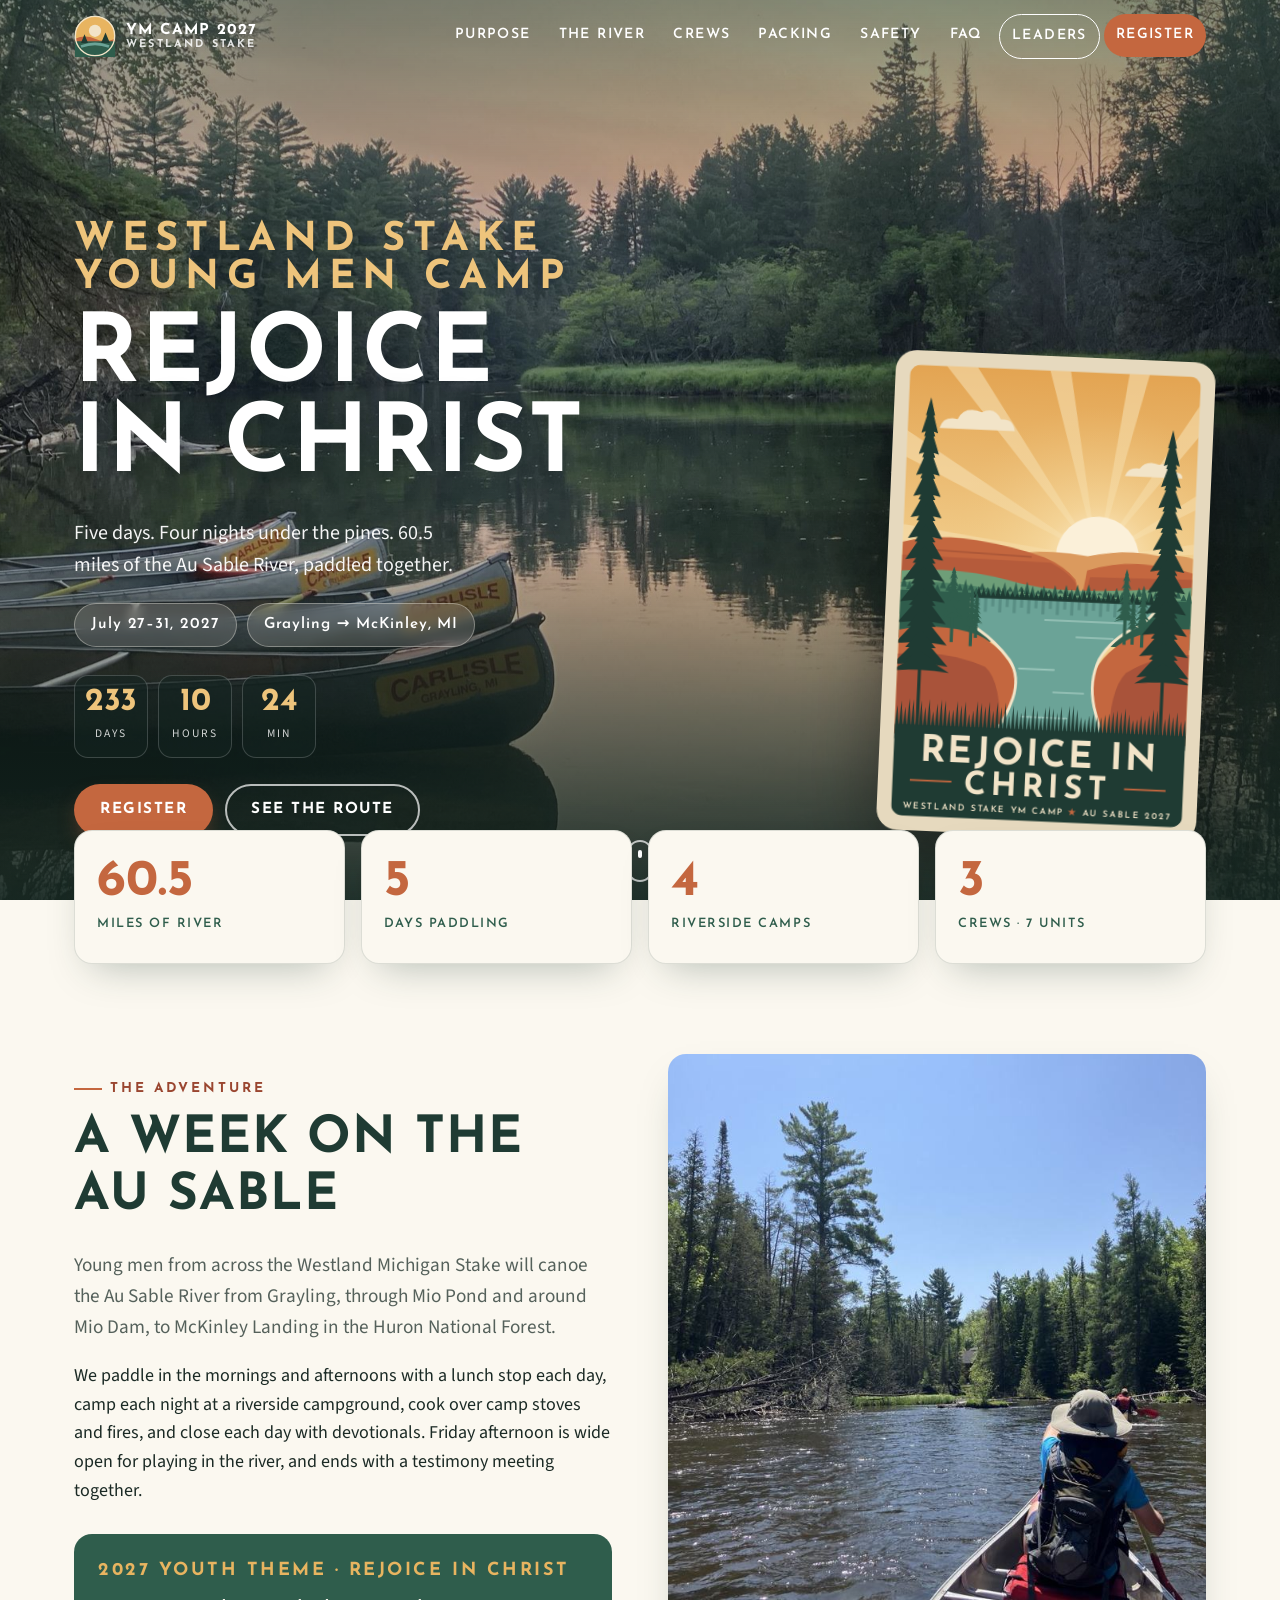
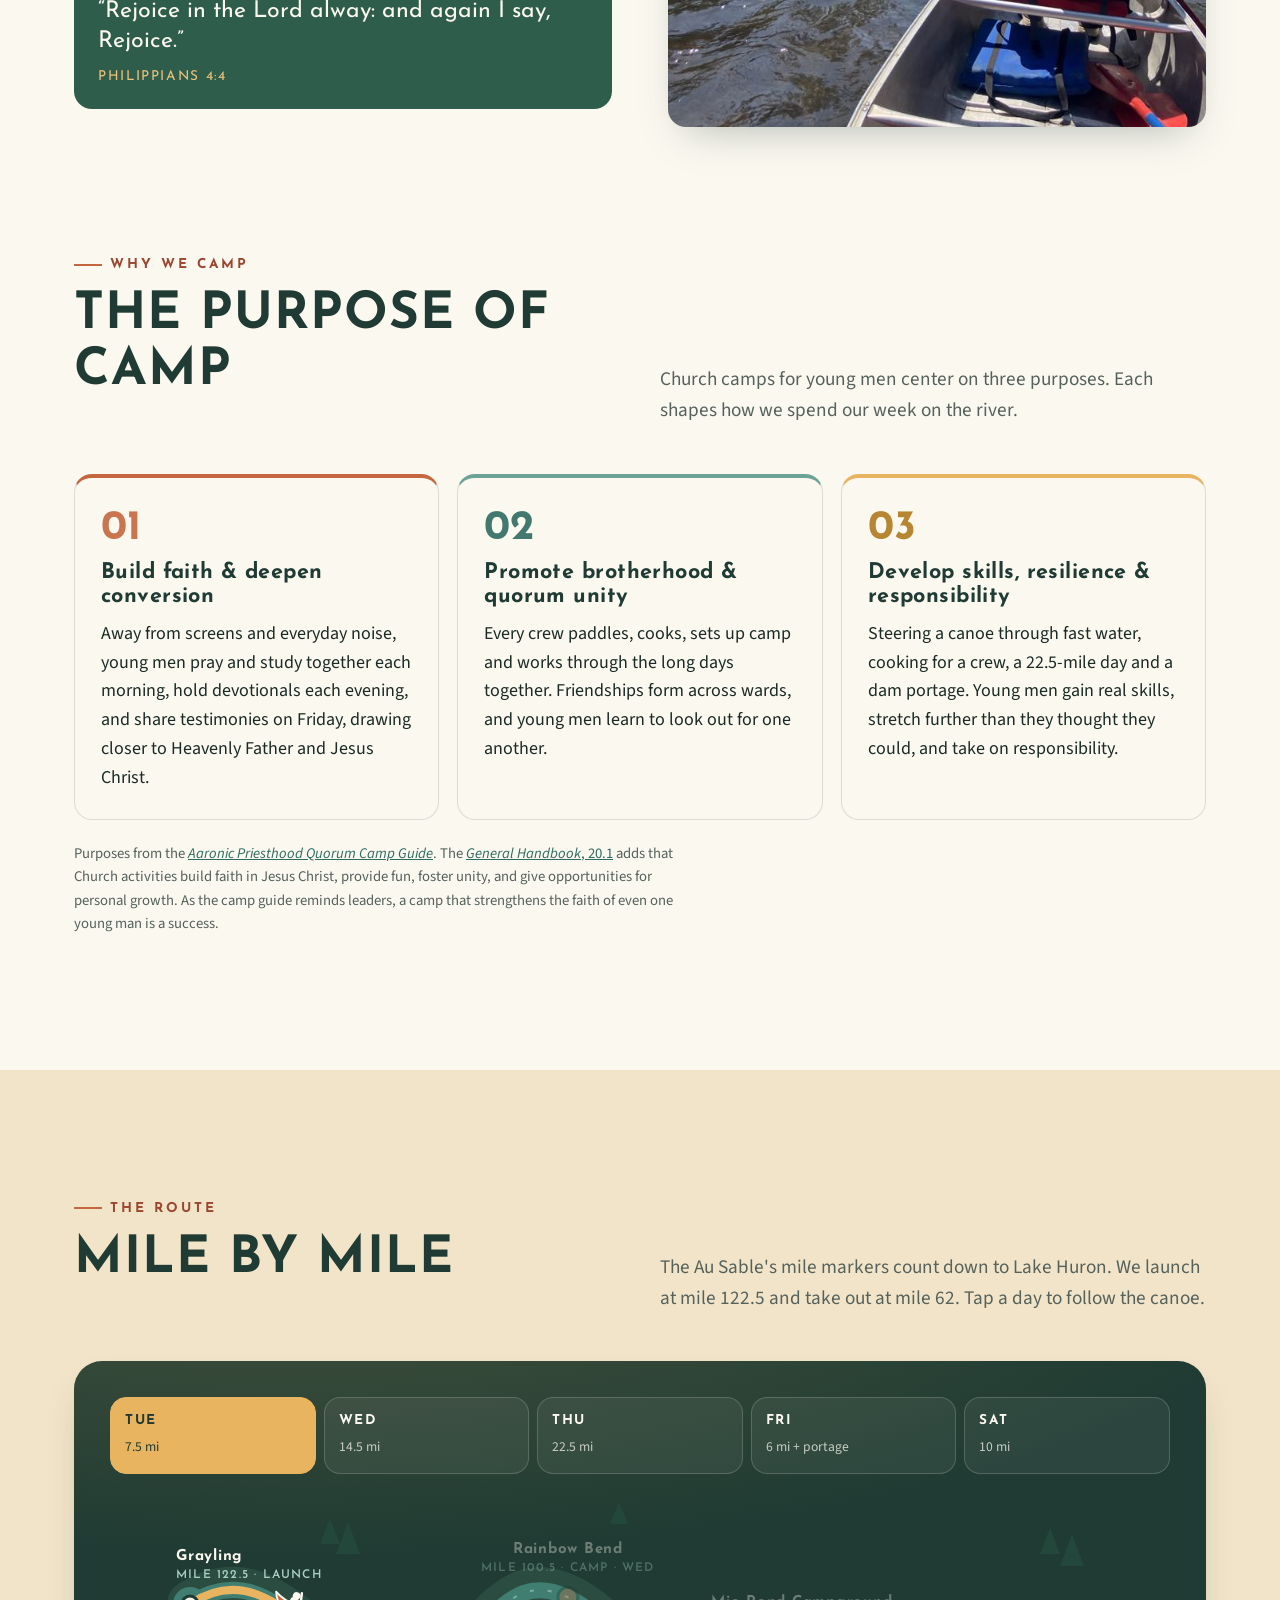
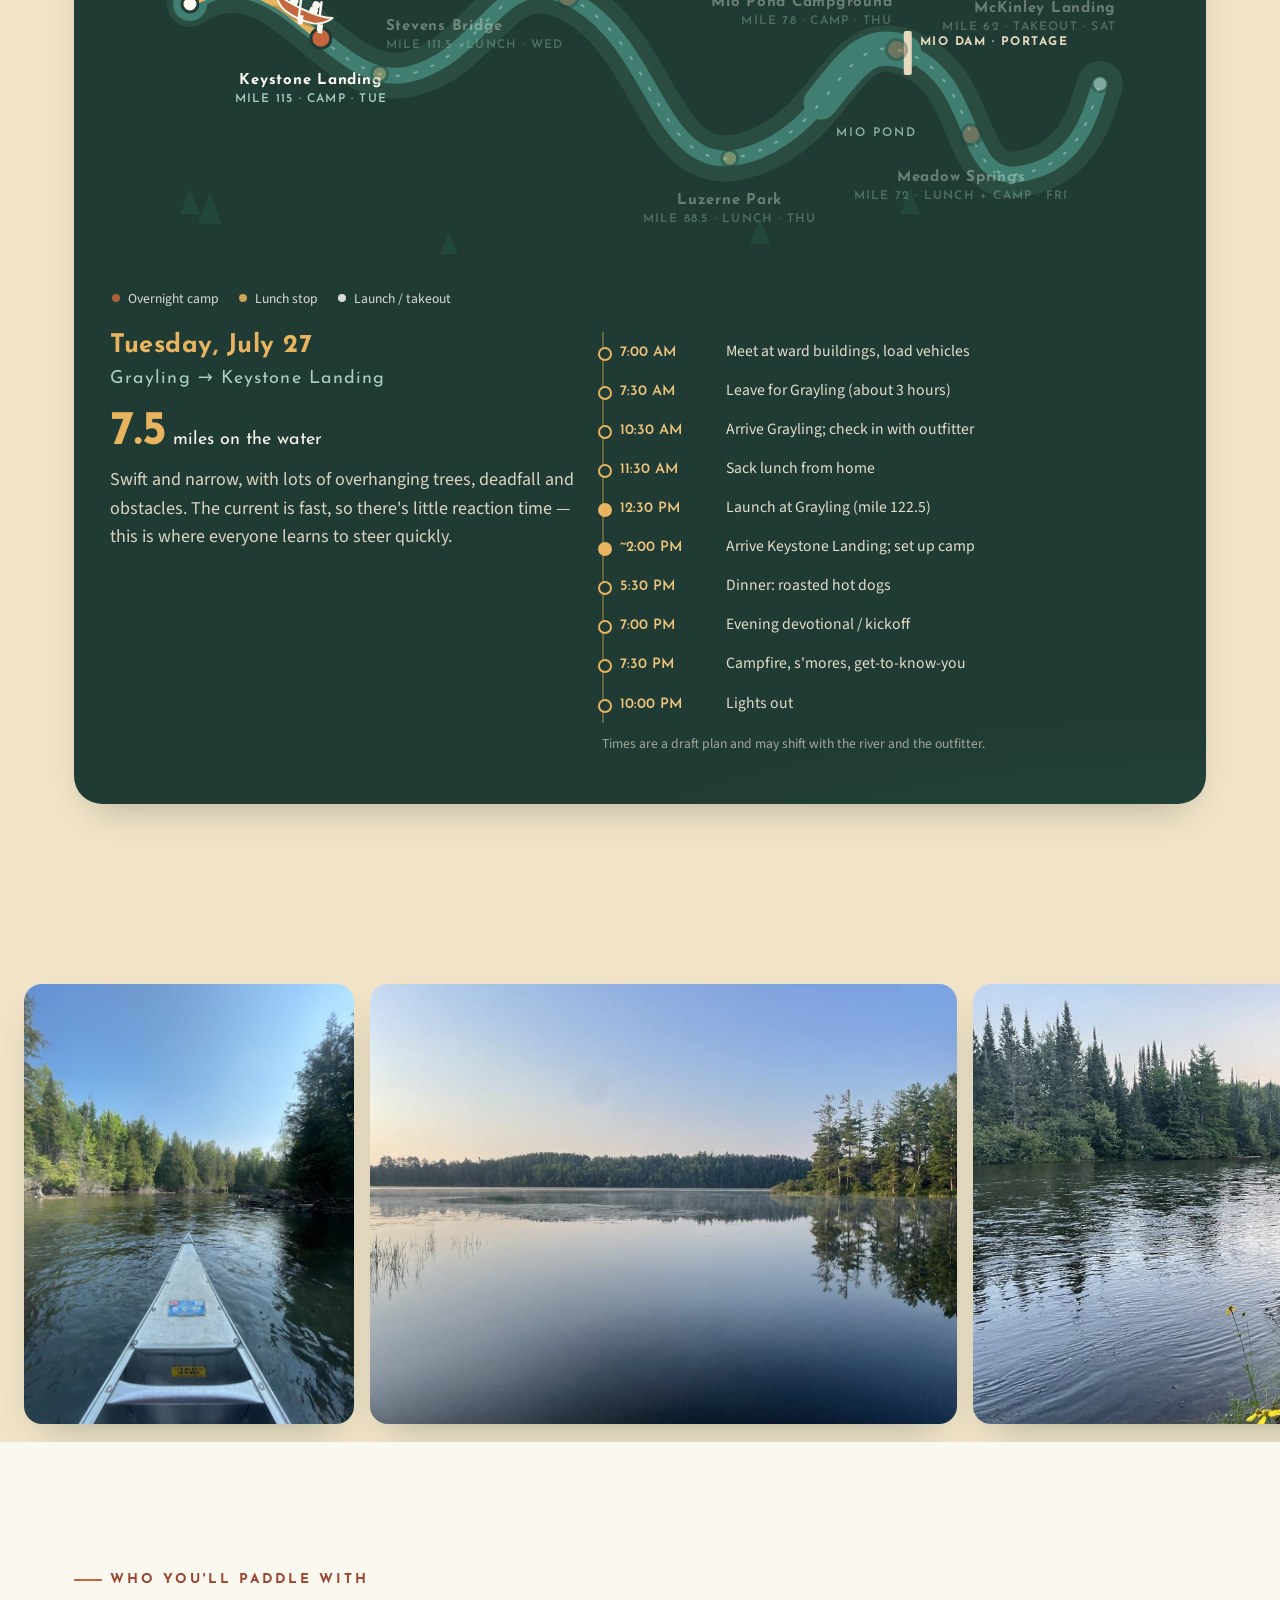
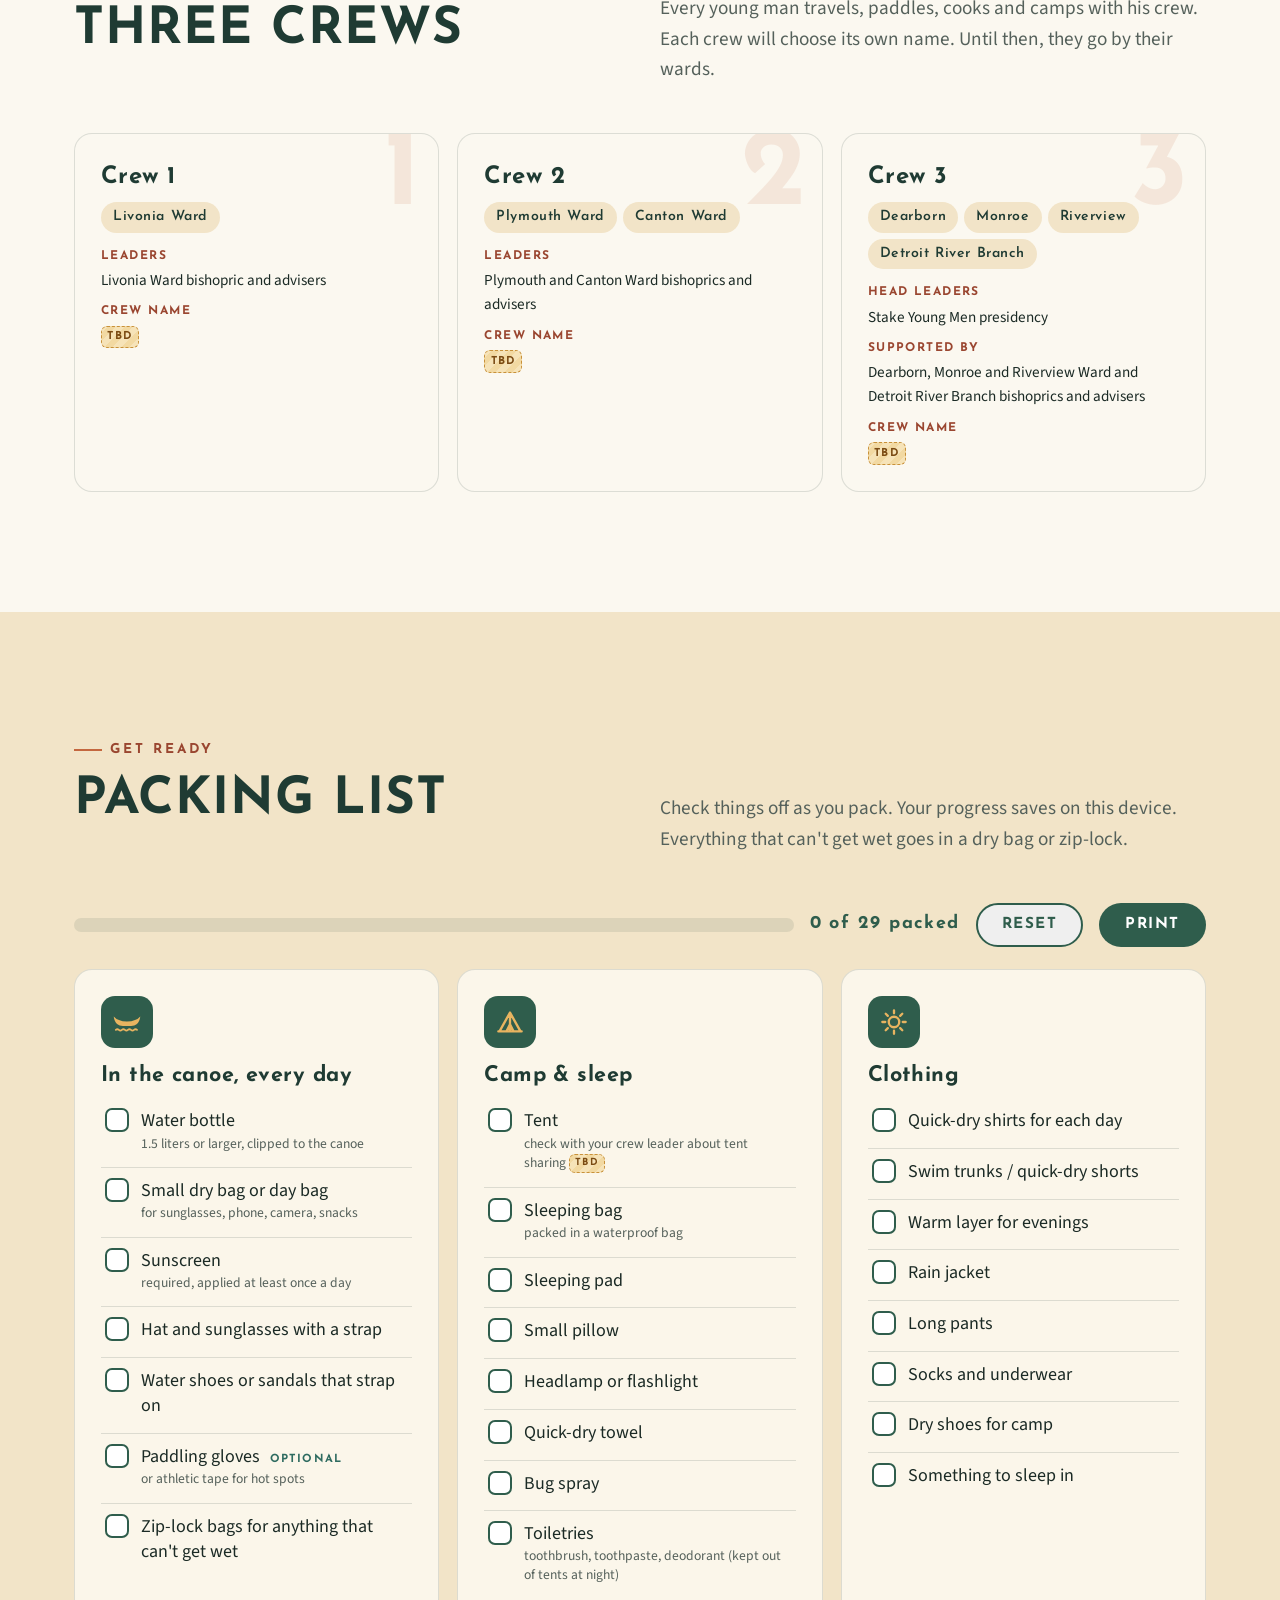
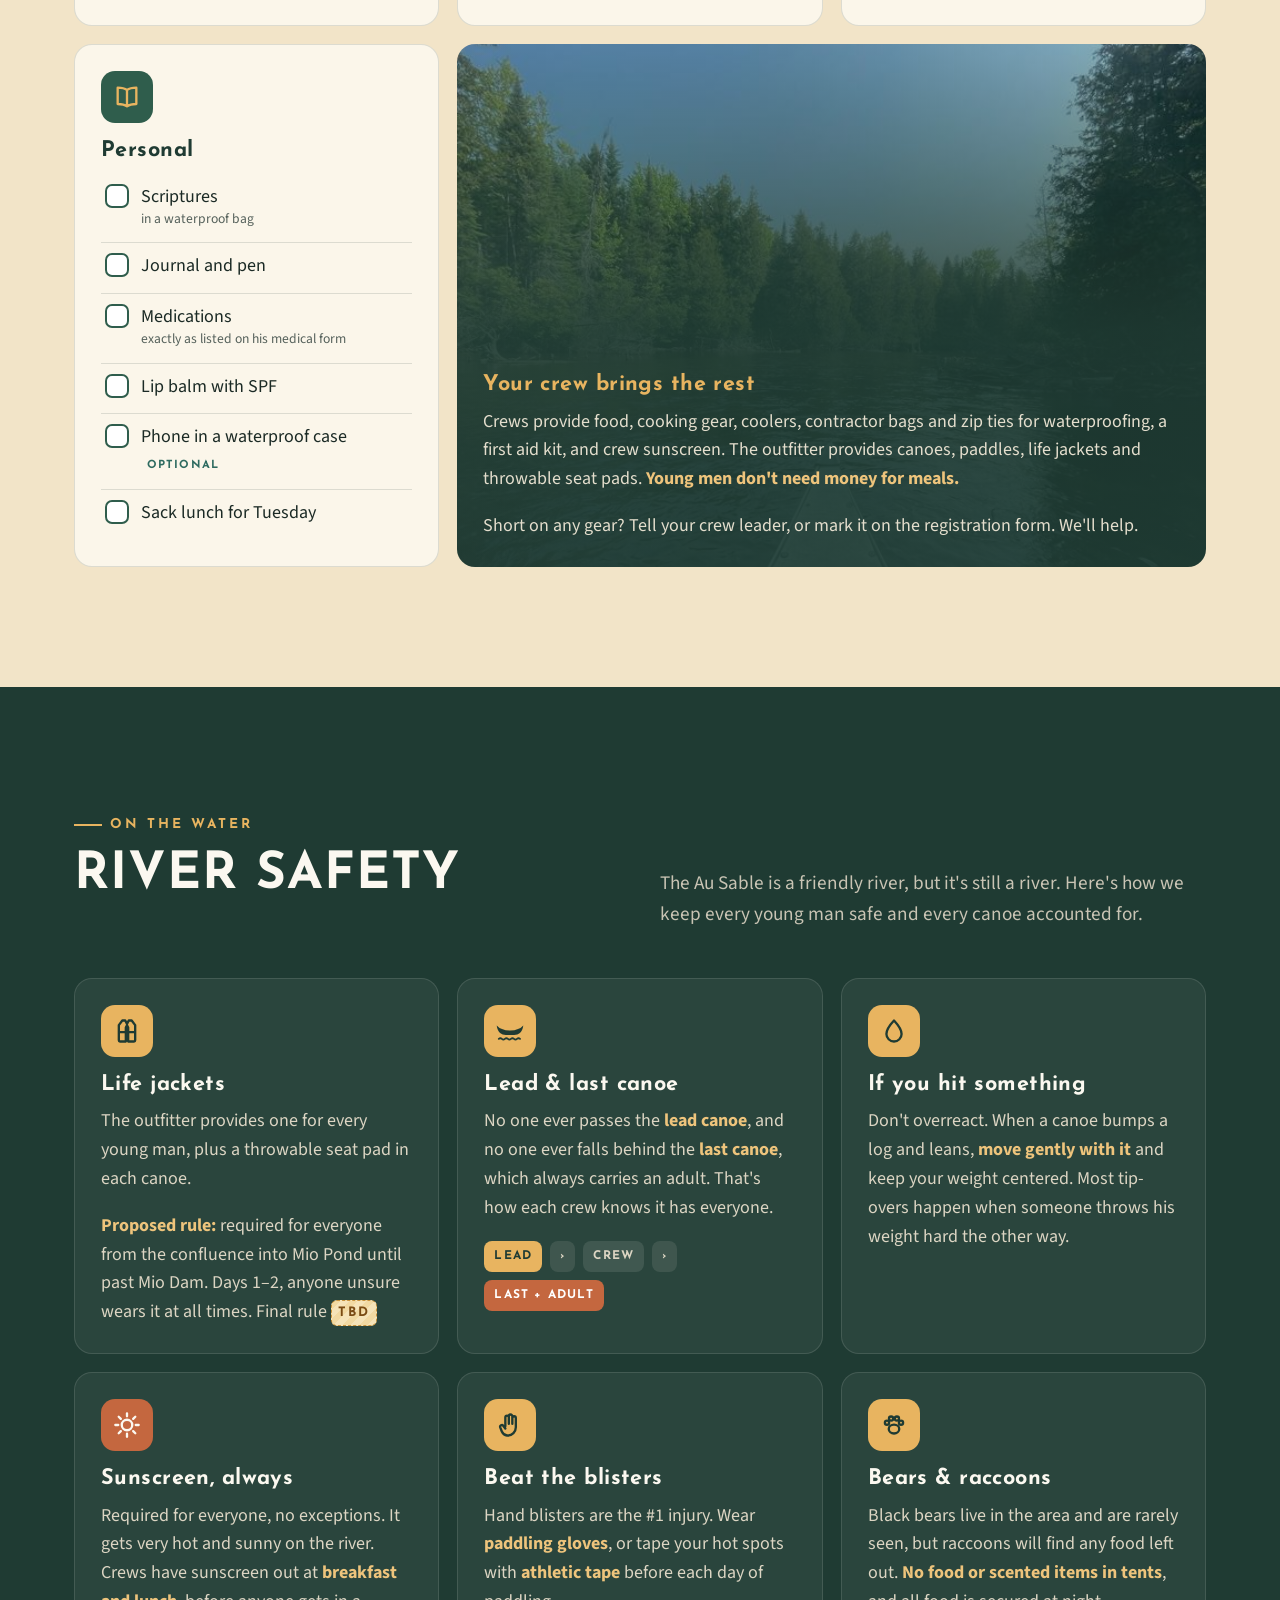
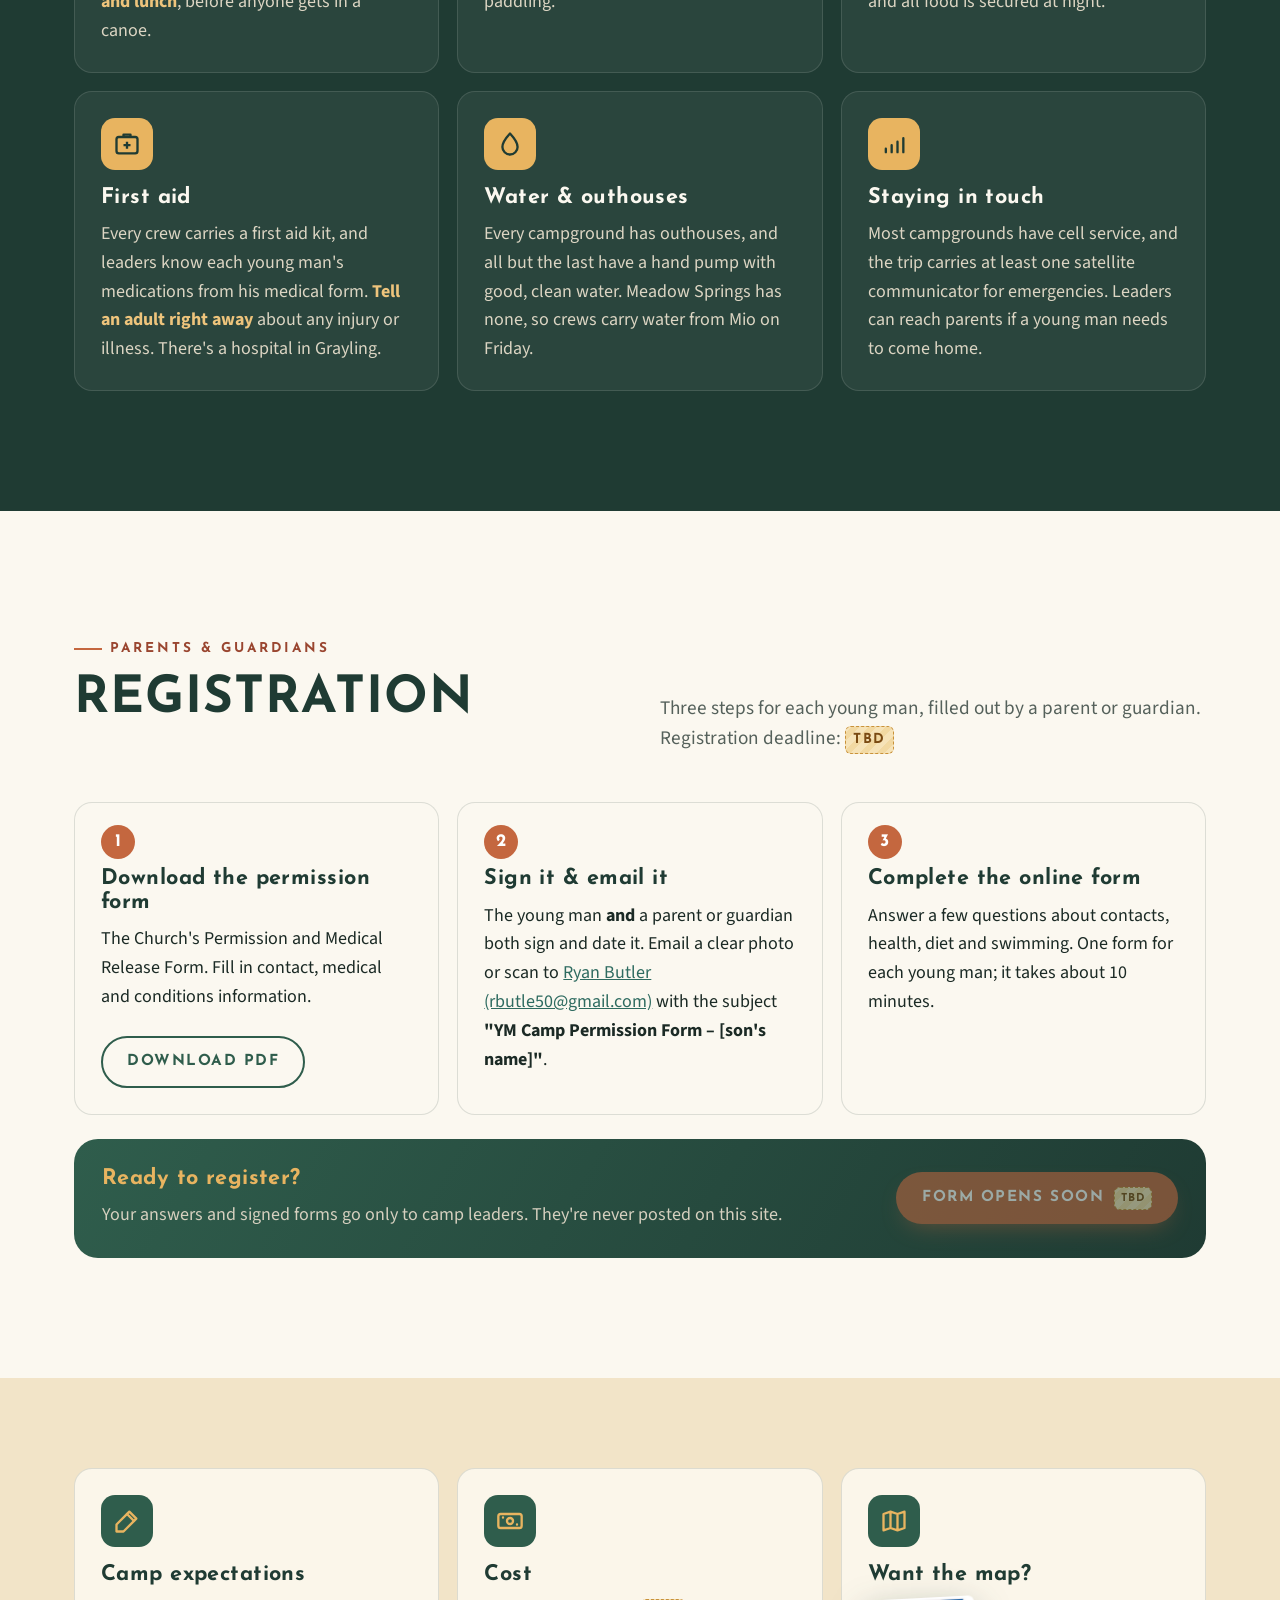
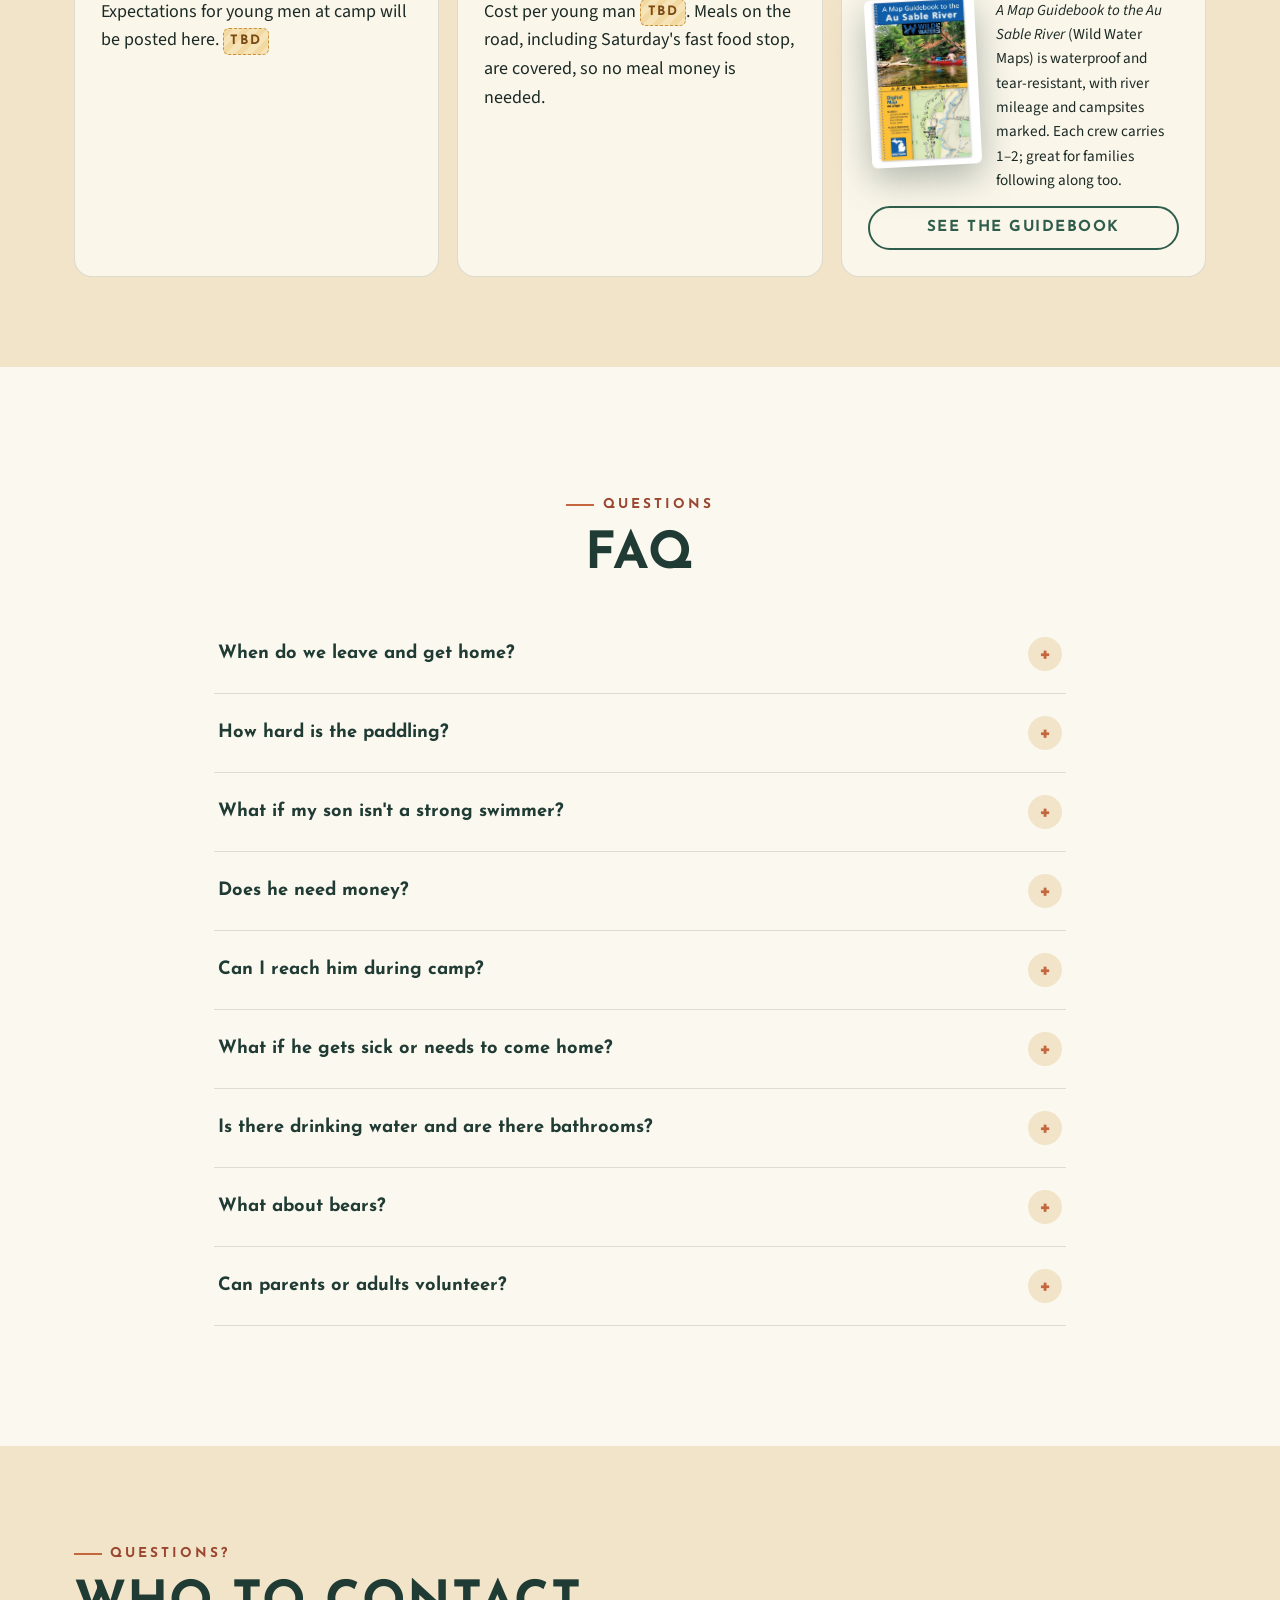
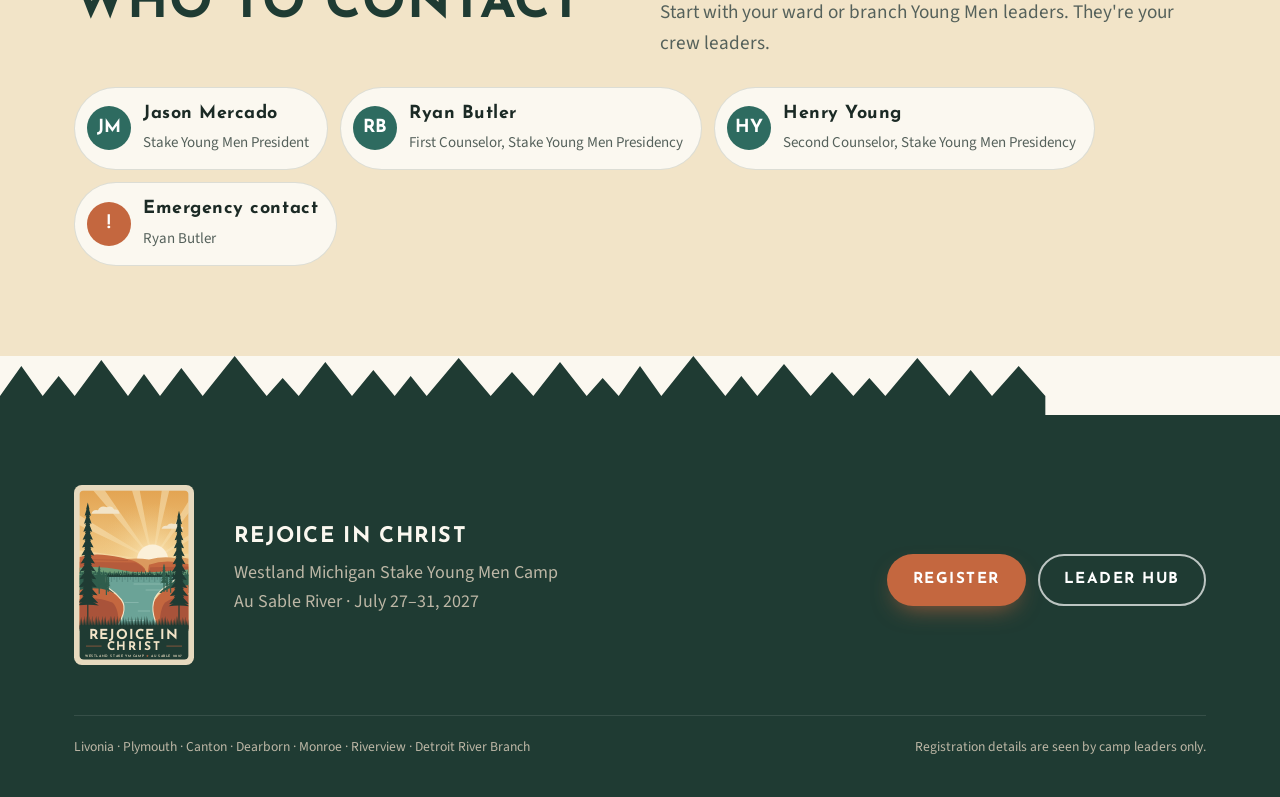
==== commit 01b13b64: "Canoe icon: solid canoe silhouette over a wave line Co-Authored-By: Claude Opus 5.5 <noreply@anthrop" ====
--- a/index.html
+++ b/index.html
@@ -28,7 +28,7 @@
 <symbol id="i-hand" viewBox="0 0 24 24" fill="none" stroke="currentColor" stroke-width="2" stroke-linecap="round" stroke-linejoin="round"><path d="M8 13V5.5a1.5 1.5 0 0 1 3 0V11M11 10V4.5a1.5 1.5 0 0 1 3 0V11M14 10.5V6a1.5 1.5 0 0 1 3 0v8a7 7 0 0 1-7 7h-.5A5.5 5.5 0 0 1 5 17.6L3.6 14a1.5 1.5 0 0 1 2.6-1.4L8 15"/></symbol>
 <symbol id="i-signal" viewBox="0 0 24 24" fill="none" stroke="currentColor" stroke-width="2" stroke-linecap="round"><path d="M5 19v-3M10 19v-6M15 19v-9M20 19V7"/></symbol>
 <symbol id="i-tent" viewBox="0 0 24 24" fill="none" stroke="currentColor" stroke-width="2" stroke-linejoin="round" stroke-linecap="round"><path d="M3 20 12 4l9 16zM12 4v16M9 20l3-6 3 6M2 20h20"/></symbol>
-<symbol id="i-canoe" viewBox="0 0 24 24" fill="none" stroke="currentColor" stroke-width="2" stroke-linejoin="round" stroke-linecap="round"><path d="M0.8 9.5Q3 12.4 7 12.6H17Q21 12.4 23.2 9.5Q22.4 13.6 18.5 15.2Q12 16.6 5.5 15.2Q1.6 13.6 0.8 9.5Z" fill="currentColor" stroke-width="1"/></symbol>
+<symbol id="i-canoe" viewBox="0 0 24 24" fill="none" stroke="currentColor" stroke-width="2" stroke-linejoin="round" stroke-linecap="round"><path d="M0.6 7.2Q4 11.2 12 11.6Q20 11.2 23.4 7.2Q22.8 11.8 20.2 14Q18.6 15.4 15.6 15.4H8.4Q5.4 15.4 3.8 14Q1.2 11.8 0.6 7.2Z" fill="currentColor" stroke="none"/><path d="M2.4 18.8q1.3-1.2 2.6 0t2.6 0 2.6 0 2.6 0 2.6 0 2.6 0 2.6 0" stroke-width="1.5"/></symbol>
 <symbol id="i-map" viewBox="0 0 24 24" fill="none" stroke="currentColor" stroke-width="2" stroke-linejoin="round"><path d="M9 4 3 6v14l6-2 6 2 6-2V4l-6 2zM9 4v14M15 6v14"/></symbol>
 <symbol id="i-lock" viewBox="0 0 24 24" fill="none" stroke="currentColor" stroke-width="2" stroke-linejoin="round"><rect x="4" y="10" width="16" height="11" rx="2"/><path d="M8 10V7a4 4 0 0 1 8 0v3"/></symbol>
 <symbol id="i-sheet" viewBox="0 0 24 24" fill="none" stroke="currentColor" stroke-width="2" stroke-linejoin="round"><rect x="4" y="3" width="16" height="18" rx="2"/><path d="M4 9h16M4 15h16M10 9v12"/></symbol>
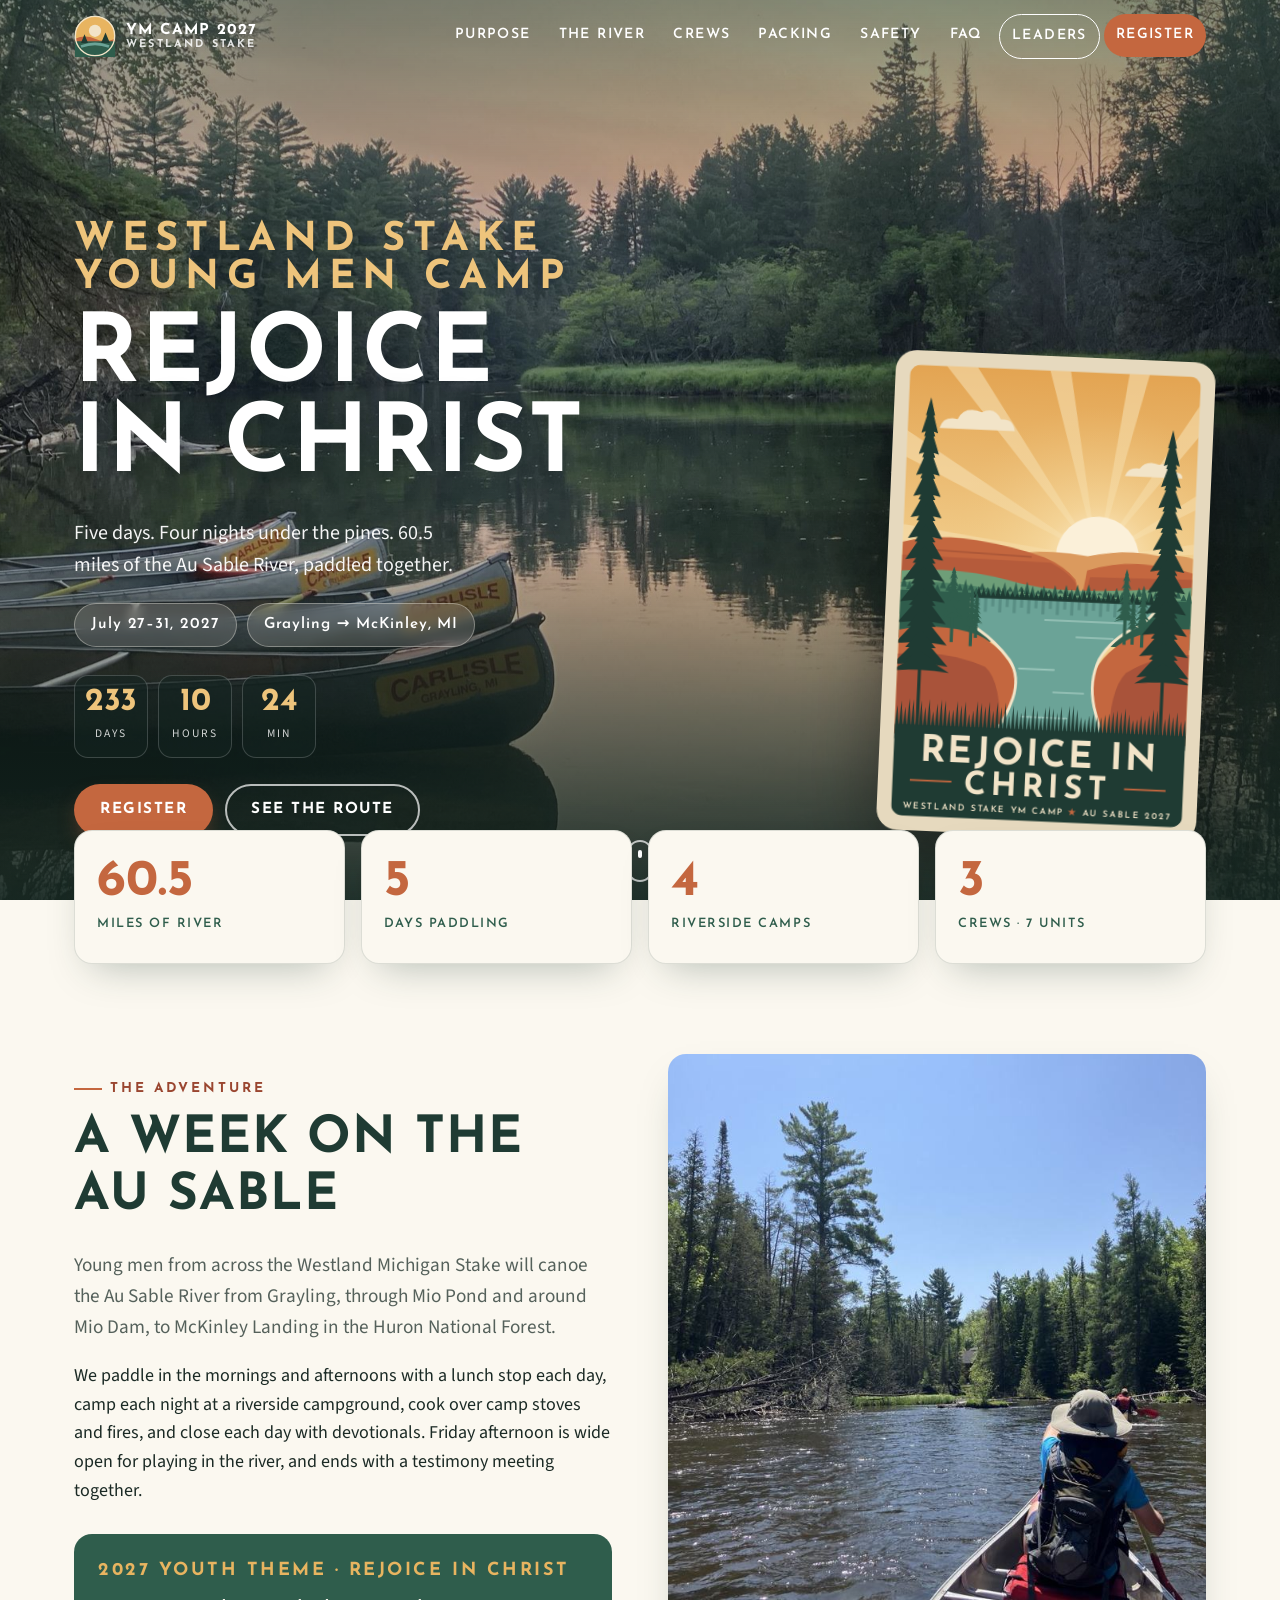
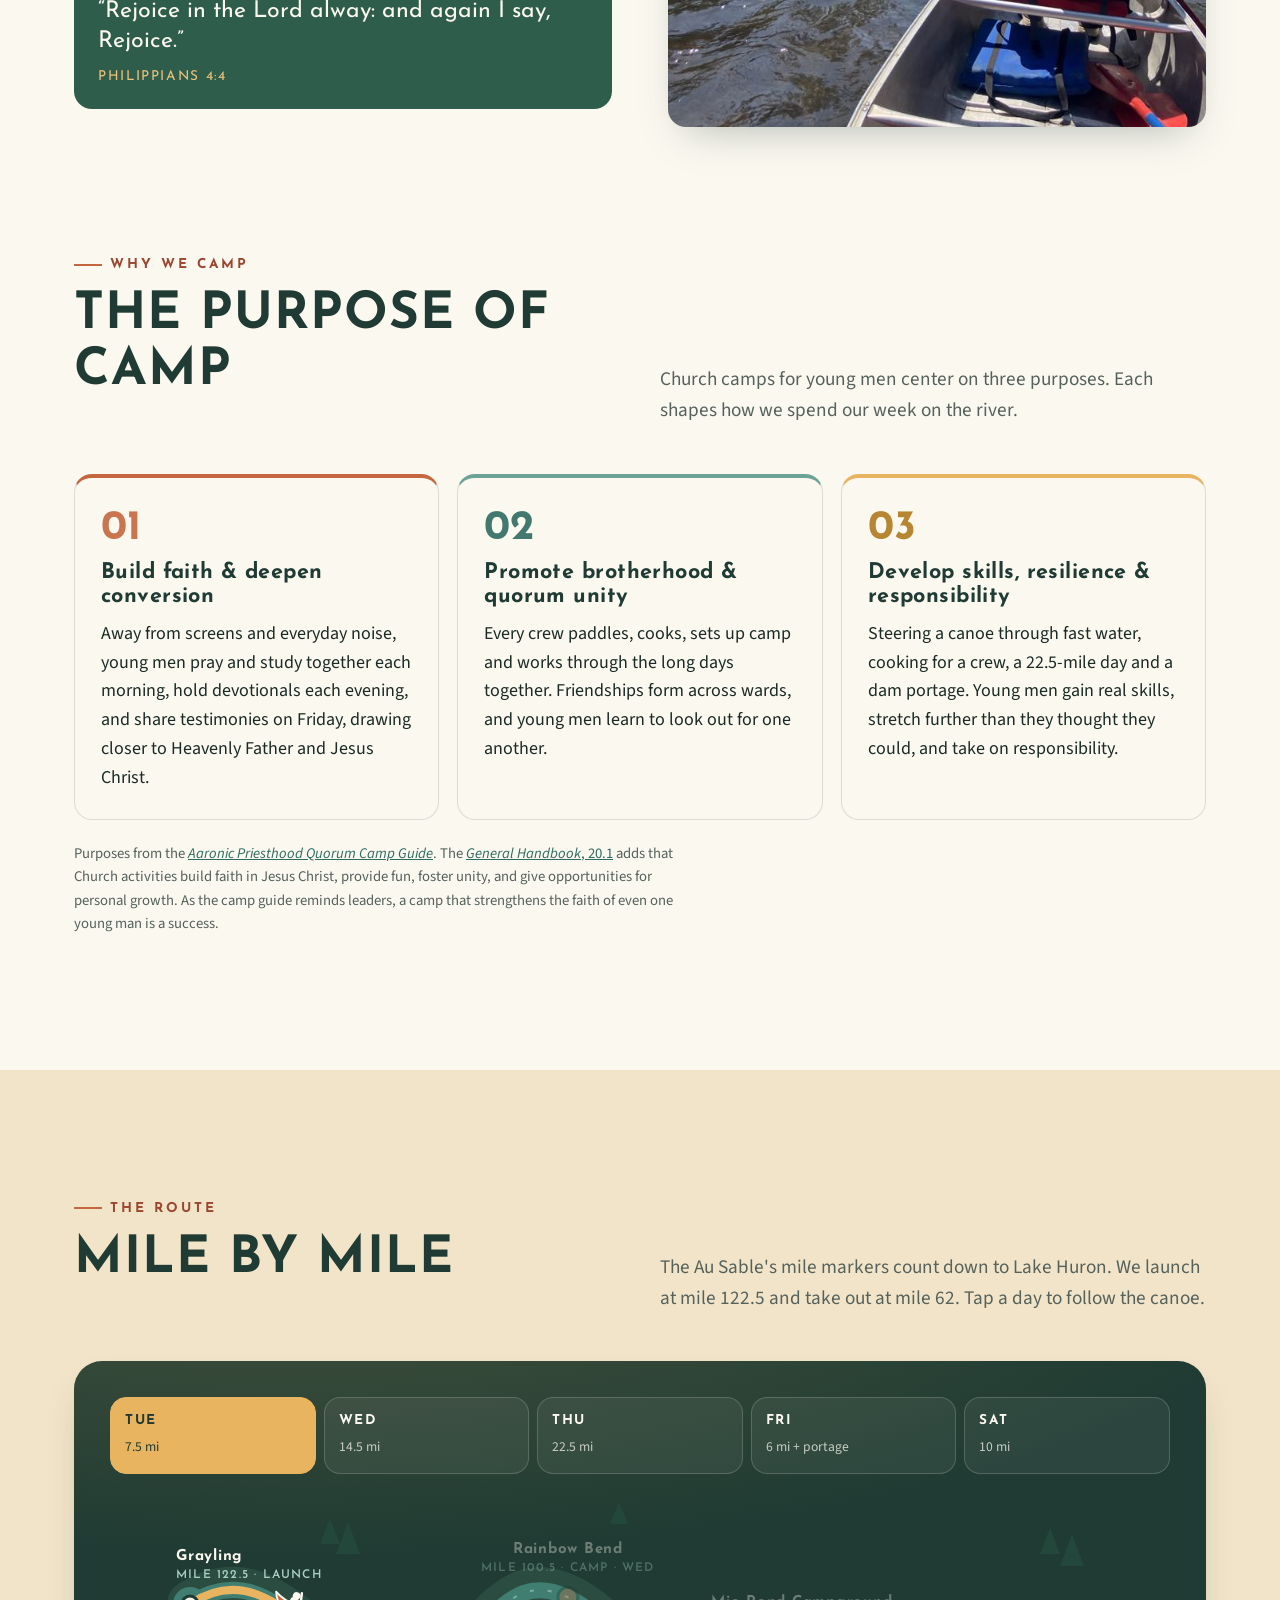
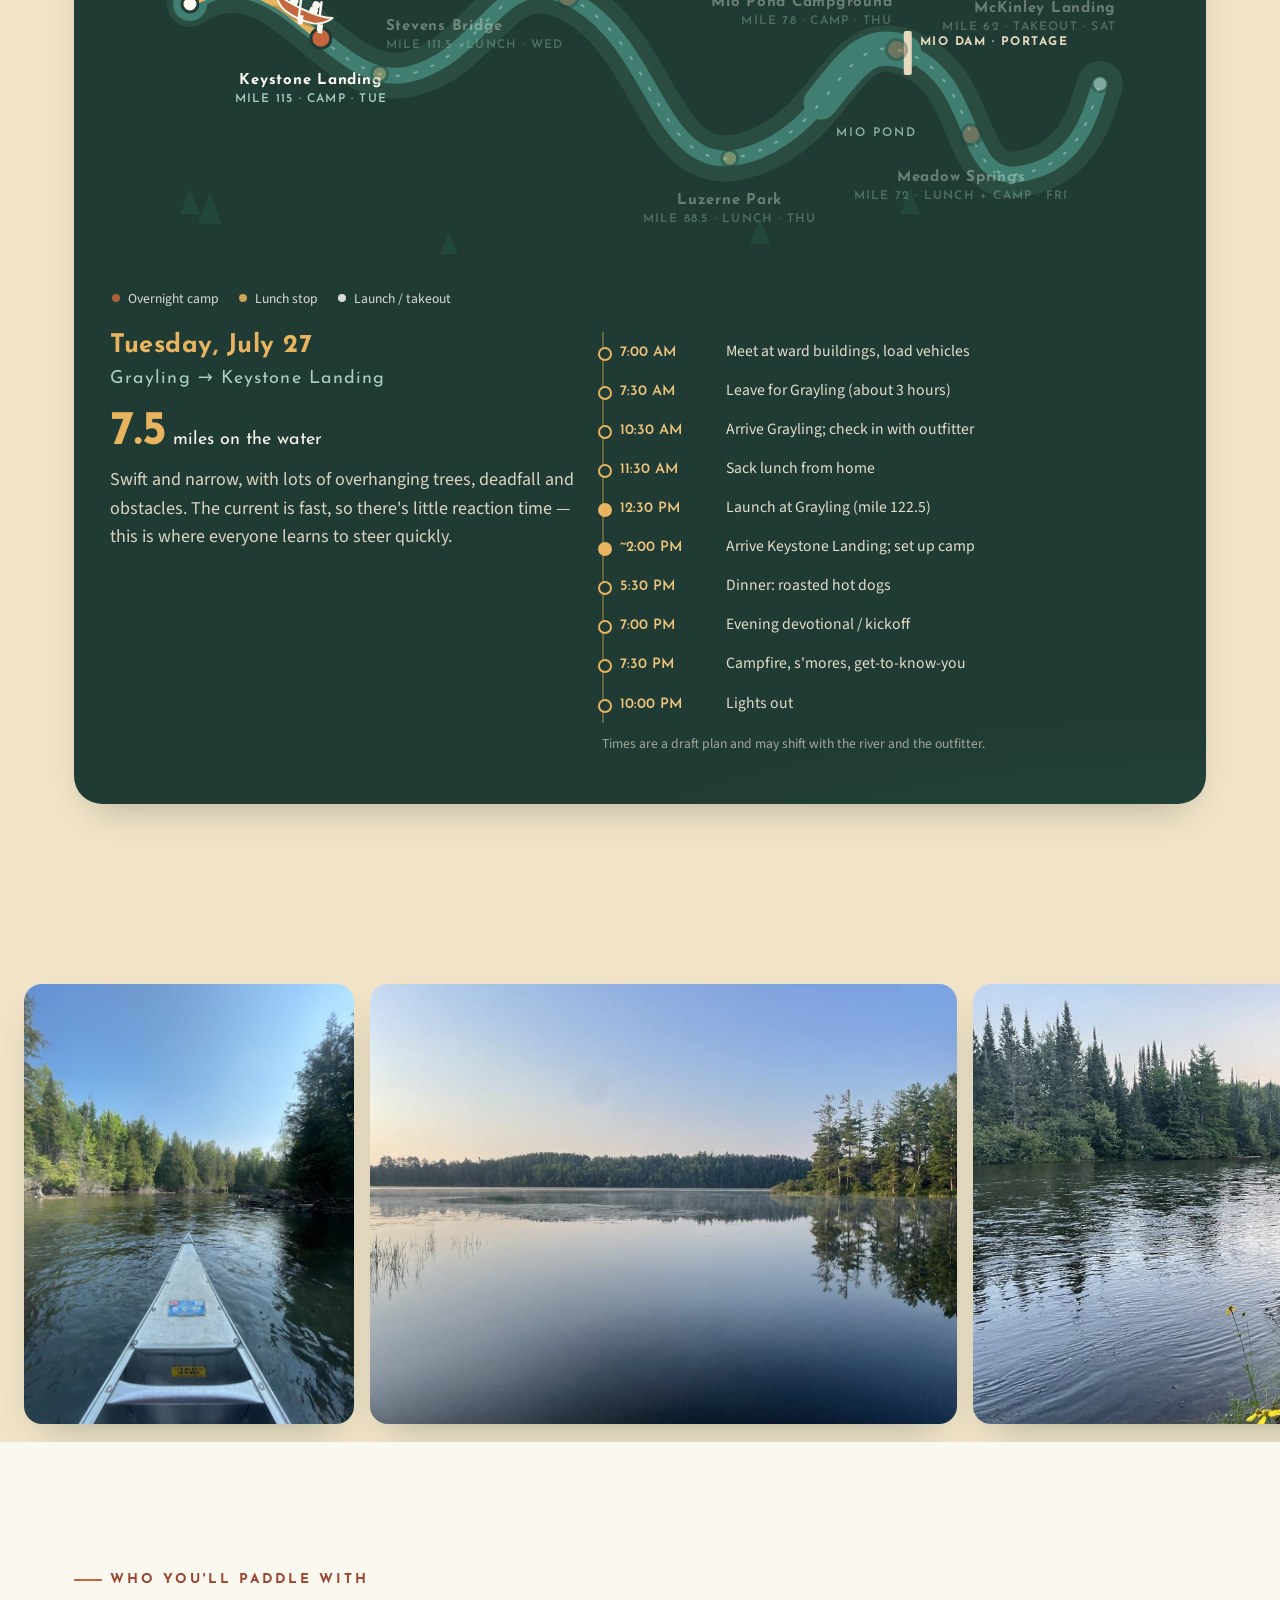
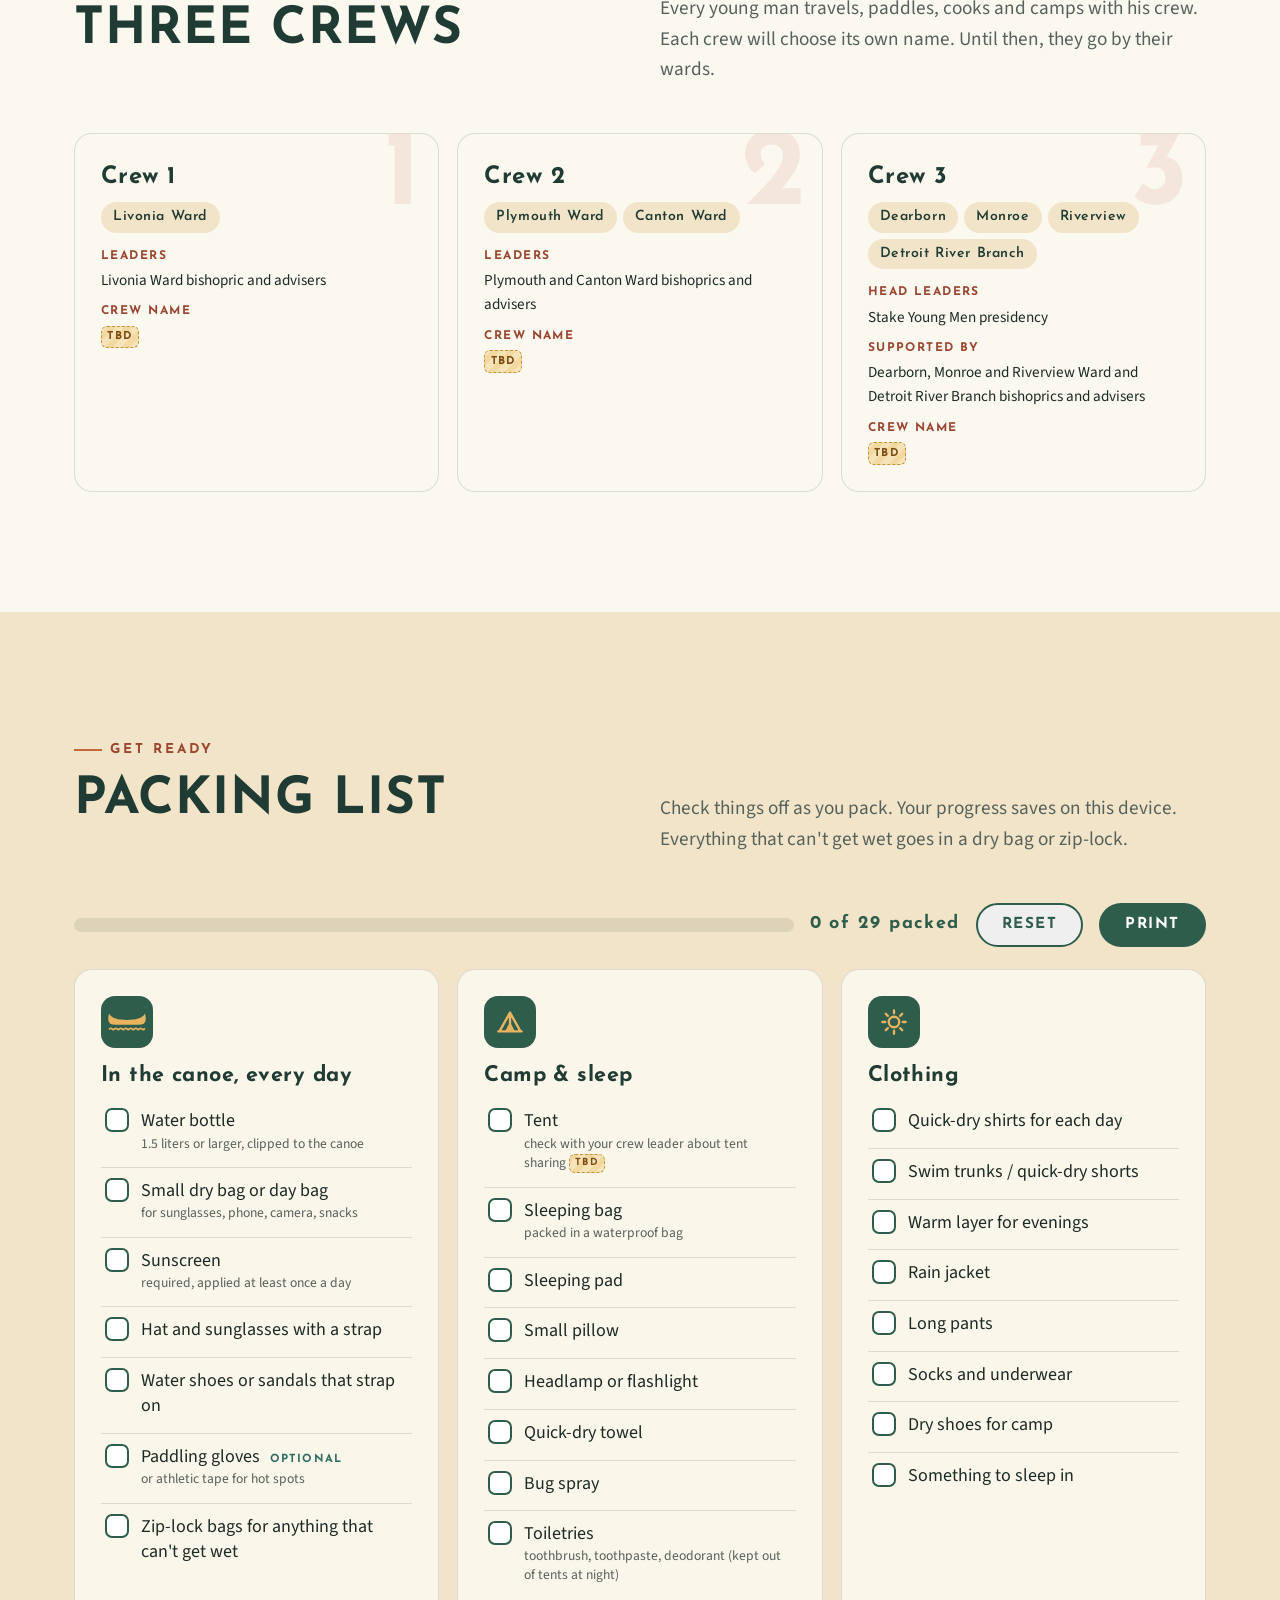
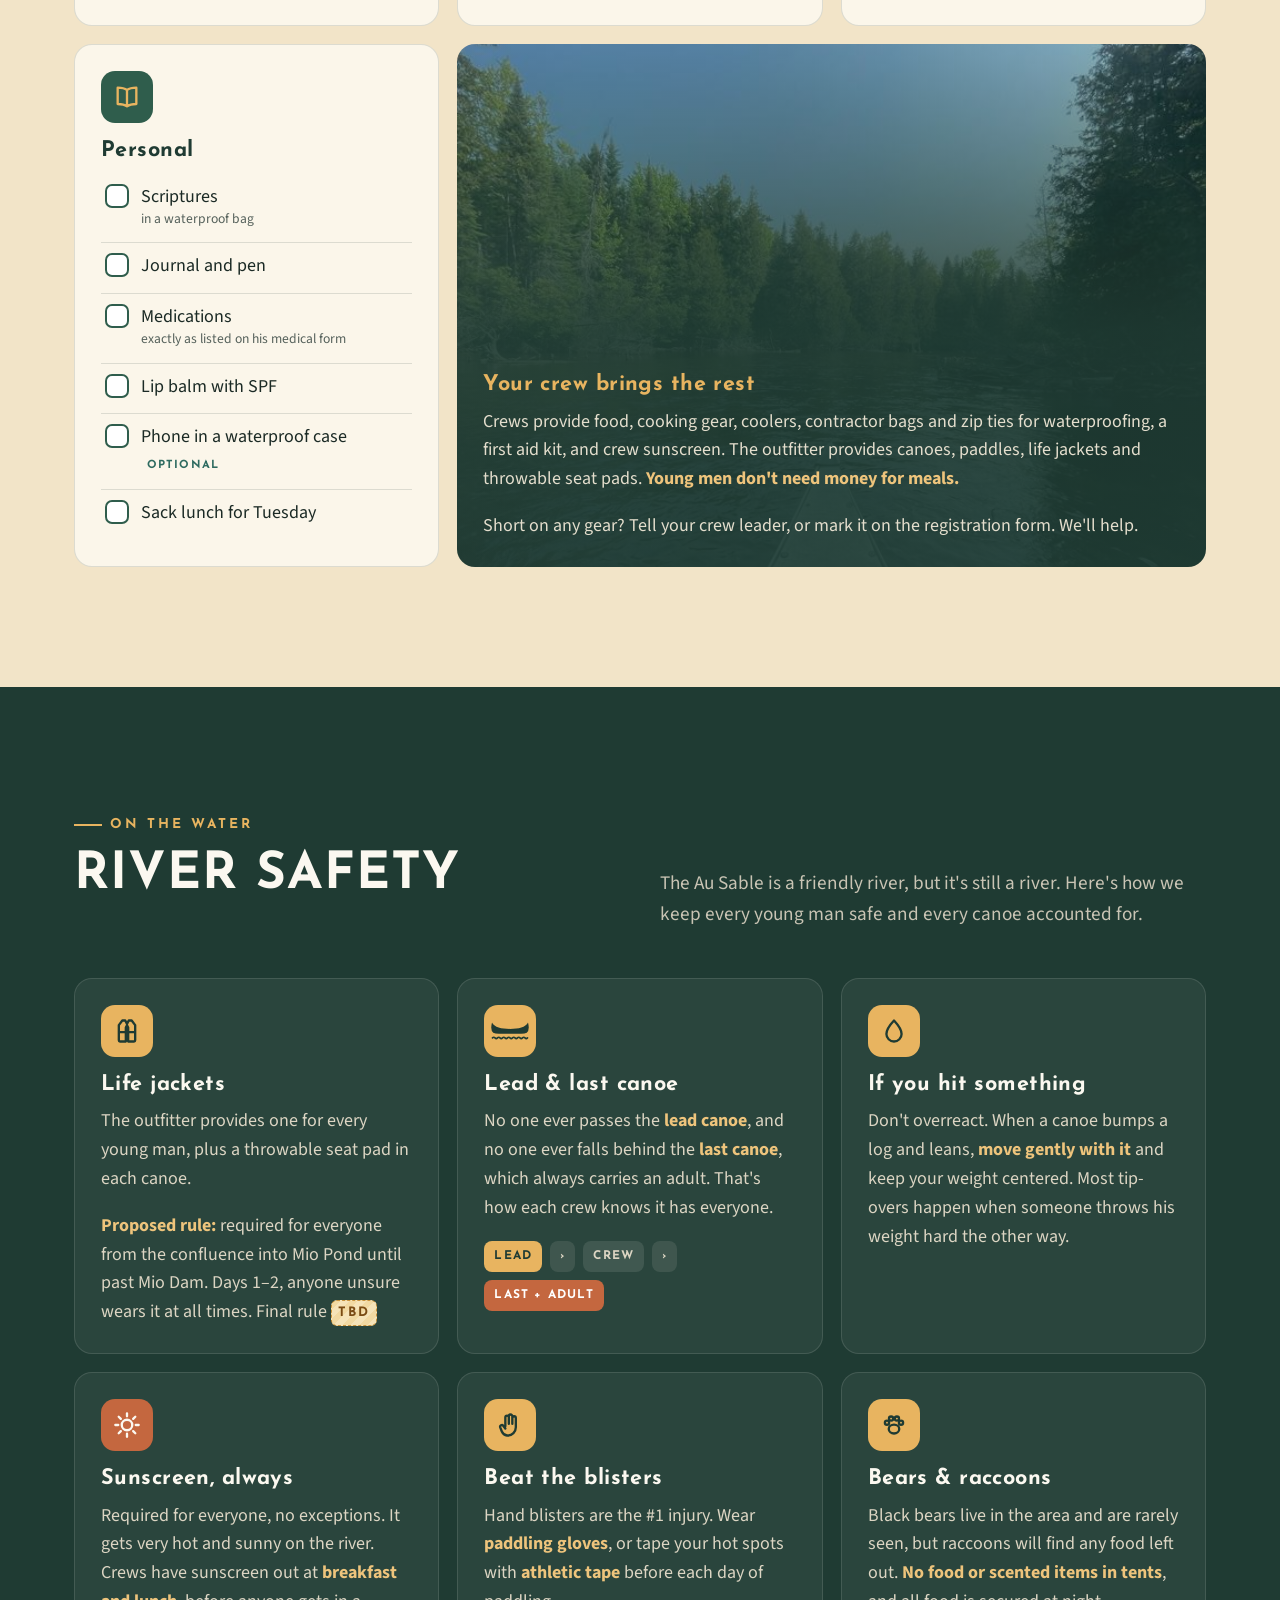
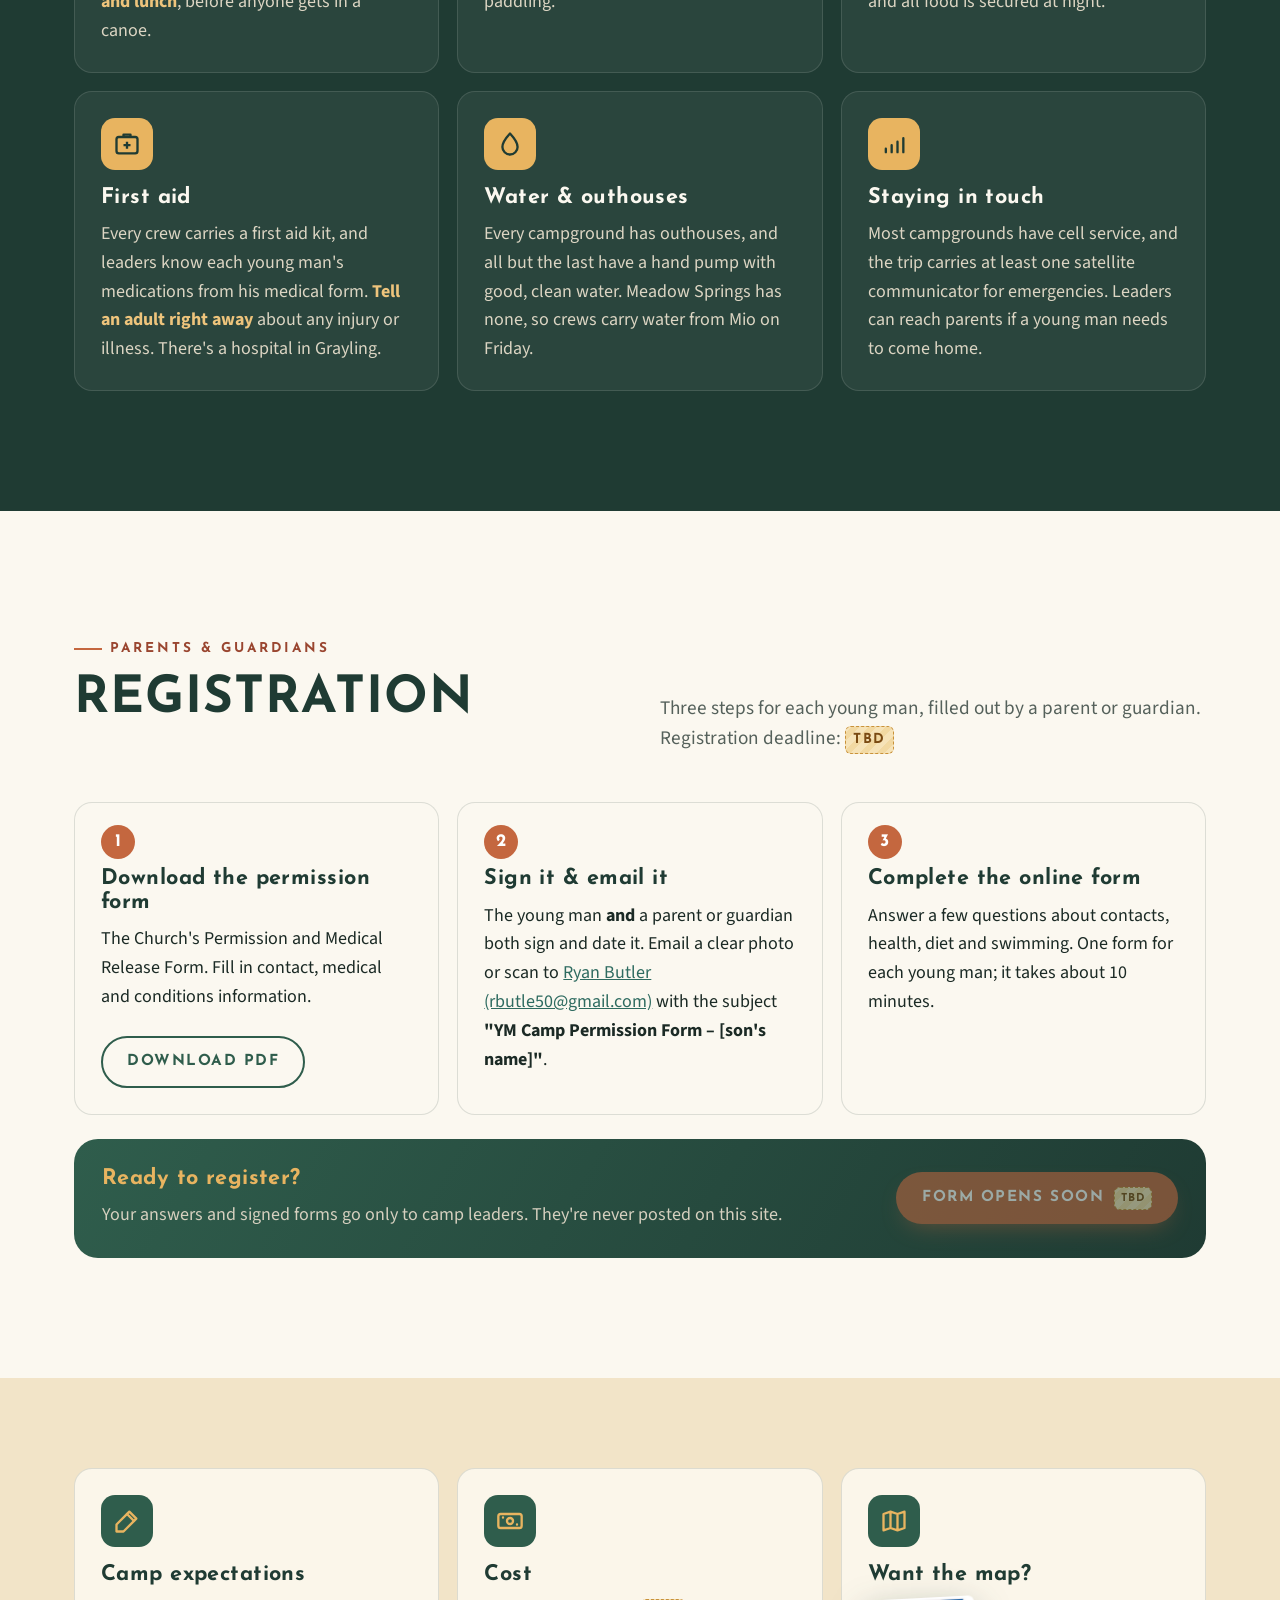
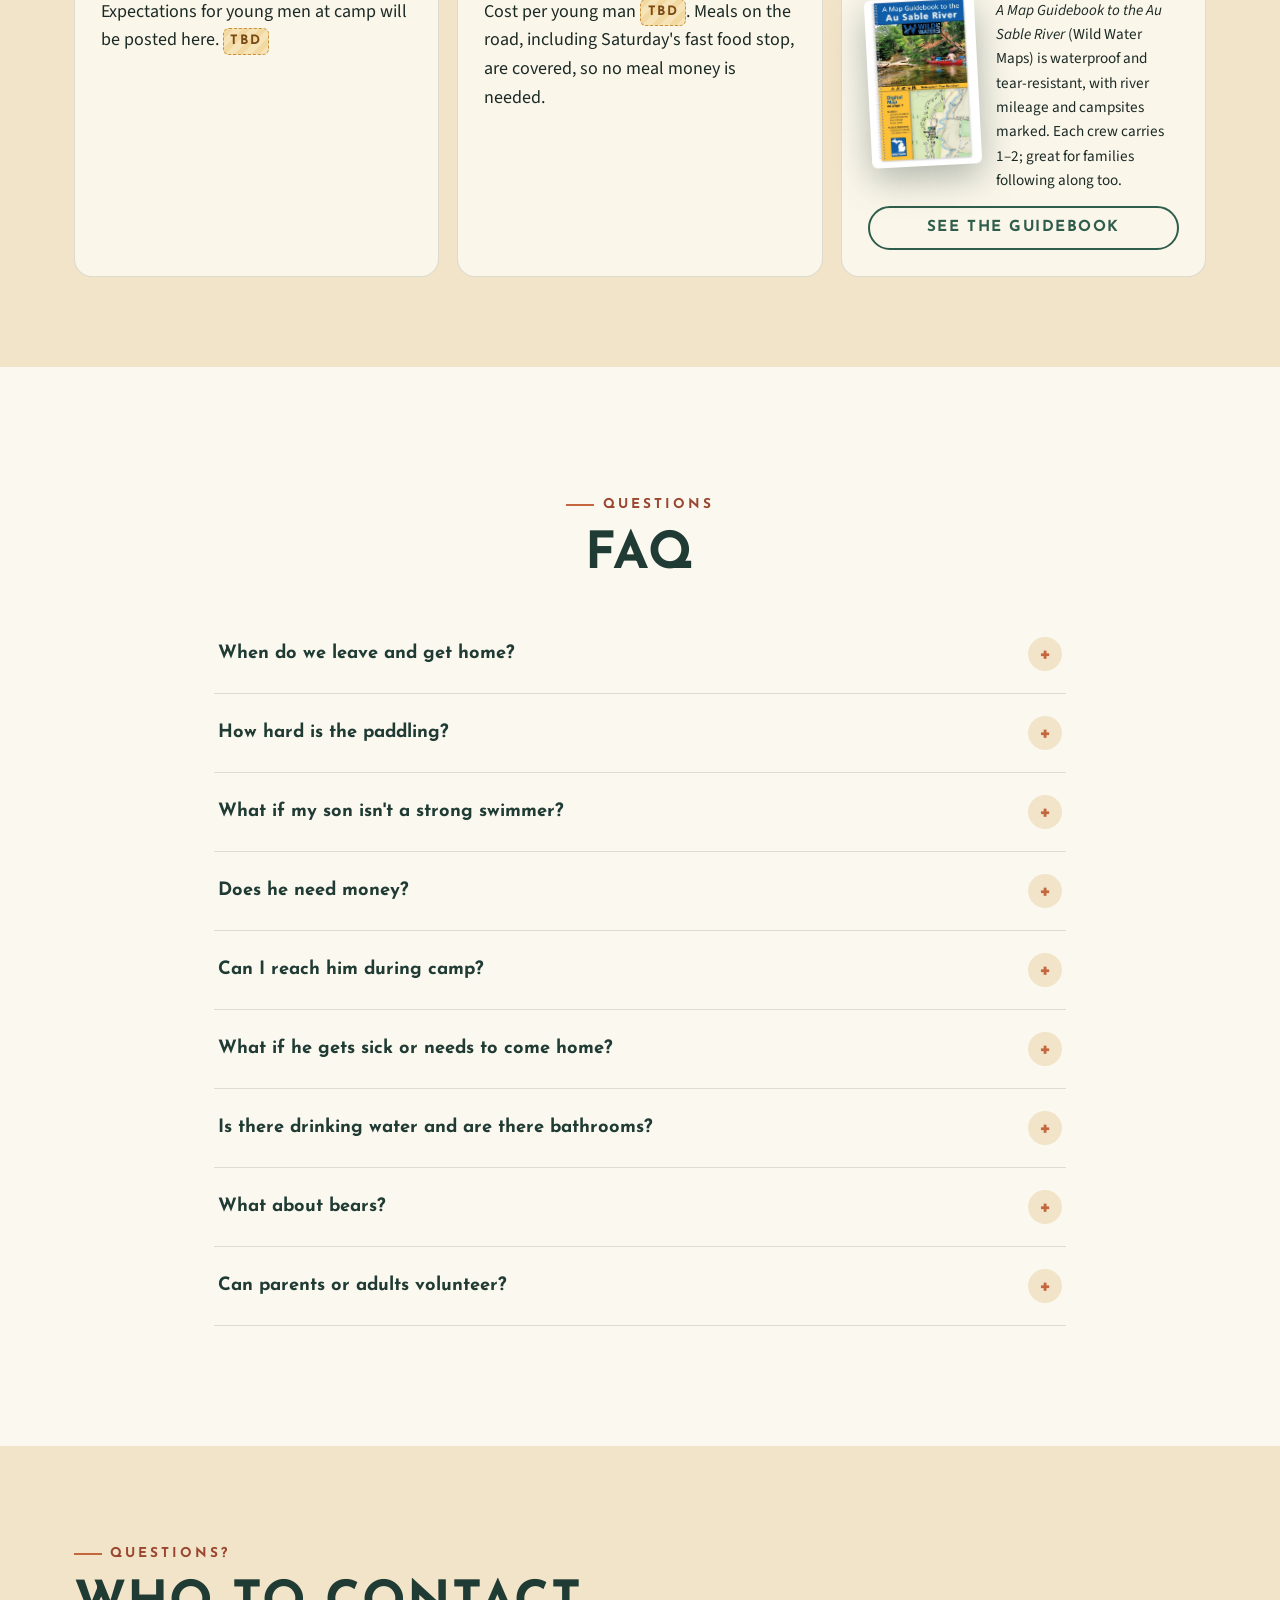
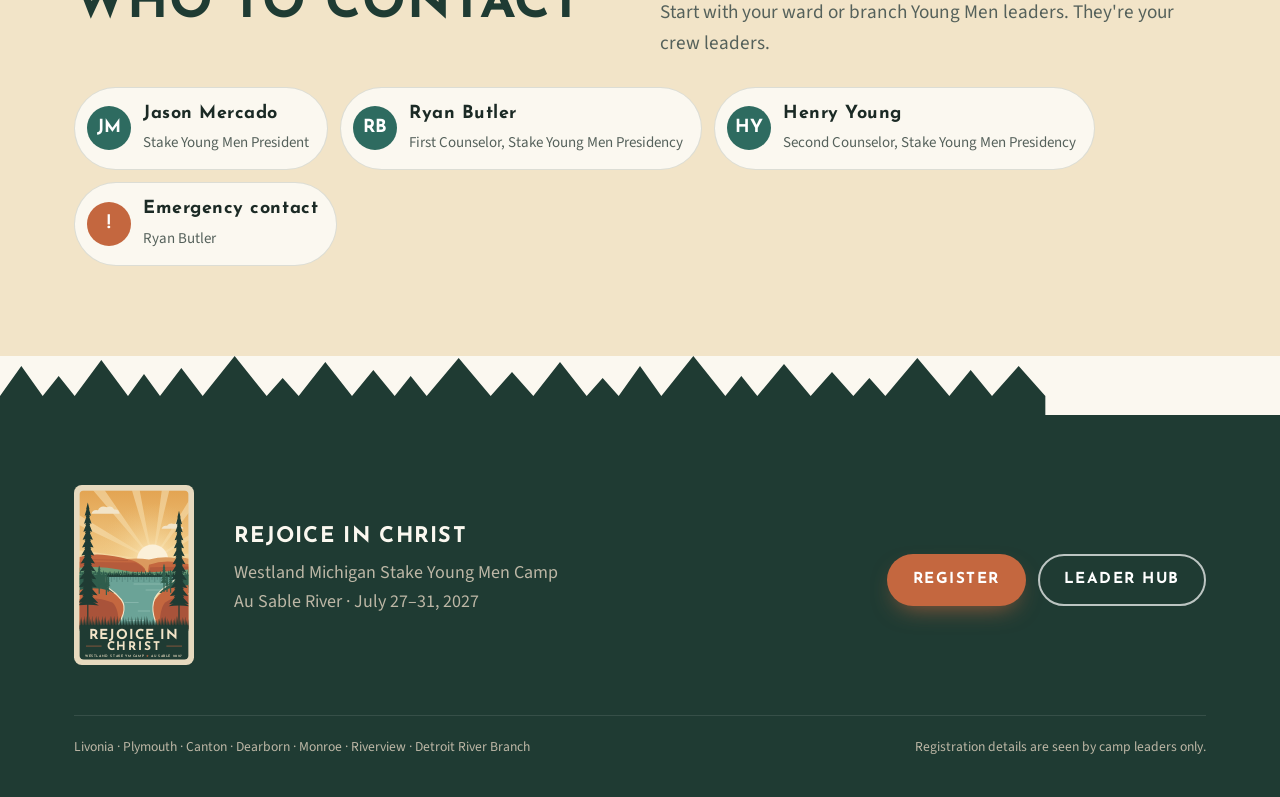
==== commit 23fd8fa3: "Canoe icon: longer, larger canoe profile with raised ends Co-Authored-By: Claude Opus 5.5 <noreply@a" ====
--- a/index.html
+++ b/index.html
@@ -28,7 +28,7 @@
 <symbol id="i-hand" viewBox="0 0 24 24" fill="none" stroke="currentColor" stroke-width="2" stroke-linecap="round" stroke-linejoin="round"><path d="M8 13V5.5a1.5 1.5 0 0 1 3 0V11M11 10V4.5a1.5 1.5 0 0 1 3 0V11M14 10.5V6a1.5 1.5 0 0 1 3 0v8a7 7 0 0 1-7 7h-.5A5.5 5.5 0 0 1 5 17.6L3.6 14a1.5 1.5 0 0 1 2.6-1.4L8 15"/></symbol>
 <symbol id="i-signal" viewBox="0 0 24 24" fill="none" stroke="currentColor" stroke-width="2" stroke-linecap="round"><path d="M5 19v-3M10 19v-6M15 19v-9M20 19V7"/></symbol>
 <symbol id="i-tent" viewBox="0 0 24 24" fill="none" stroke="currentColor" stroke-width="2" stroke-linejoin="round" stroke-linecap="round"><path d="M3 20 12 4l9 16zM12 4v16M9 20l3-6 3 6M2 20h20"/></symbol>
-<symbol id="i-canoe" viewBox="0 0 24 24" fill="none" stroke="currentColor" stroke-width="2" stroke-linejoin="round" stroke-linecap="round"><path d="M0.6 7.2Q4 11.2 12 11.6Q20 11.2 23.4 7.2Q22.8 11.8 20.2 14Q18.6 15.4 15.6 15.4H8.4Q5.4 15.4 3.8 14Q1.2 11.8 0.6 7.2Z" fill="currentColor" stroke="none"/><path d="M2.4 18.8q1.3-1.2 2.6 0t2.6 0 2.6 0 2.6 0 2.6 0 2.6 0 2.6 0" stroke-width="1.5"/></symbol>
+<symbol id="i-canoe" viewBox="0 -2 32 16" fill="none" stroke="currentColor" stroke-linecap="round"><path d="M1.6 -0.8Q0 5.4 2.6 7.3Q4 8.2 7 8.2H25Q28 8.2 29.4 7.3Q32 5.4 30.4 -0.8C28.4 3.2 23 4.3 16 4.3S3.6 3.2 1.6 -0.8Z" fill="currentColor" stroke="none"/><path d="M2 11.5q1-1.1 2 0 t2 0 t2 0 t2 0 t2 0 t2 0 t2 0 t2 0 t2 0 t2 0 t2 0 t2 0 t2 0 t2 0" stroke-width="1.3"/></symbol>
 <symbol id="i-map" viewBox="0 0 24 24" fill="none" stroke="currentColor" stroke-width="2" stroke-linejoin="round"><path d="M9 4 3 6v14l6-2 6 2 6-2V4l-6 2zM9 4v14M15 6v14"/></symbol>
 <symbol id="i-lock" viewBox="0 0 24 24" fill="none" stroke="currentColor" stroke-width="2" stroke-linejoin="round"><rect x="4" y="10" width="16" height="11" rx="2"/><path d="M8 10V7a4 4 0 0 1 8 0v3"/></symbol>
 <symbol id="i-sheet" viewBox="0 0 24 24" fill="none" stroke="currentColor" stroke-width="2" stroke-linejoin="round"><rect x="4" y="3" width="16" height="18" rx="2"/><path d="M4 9h16M4 15h16M10 9v12"/></symbol>
--- a/assets/css/site.css
+++ b/assets/css/site.css
@@ -201,6 +201,7 @@
 .bg-paper .card{background:#FBF6EA}
 .card .ico{width:52px;height:52px;border-radius:14px;display:grid;place-items:center;background:var(--pine);color:var(--gold);margin-bottom:16px}
 .card .ico svg{width:28px;height:28px}
+.ico svg:has(use[href="#i-canoe"]){width:40px;height:40px}
 .card p:last-child,.card ul:last-child{margin-bottom:0}
 .card ul{padding-left:1.1em;margin:0 0 1em}
 .card li{margin:.25em 0}
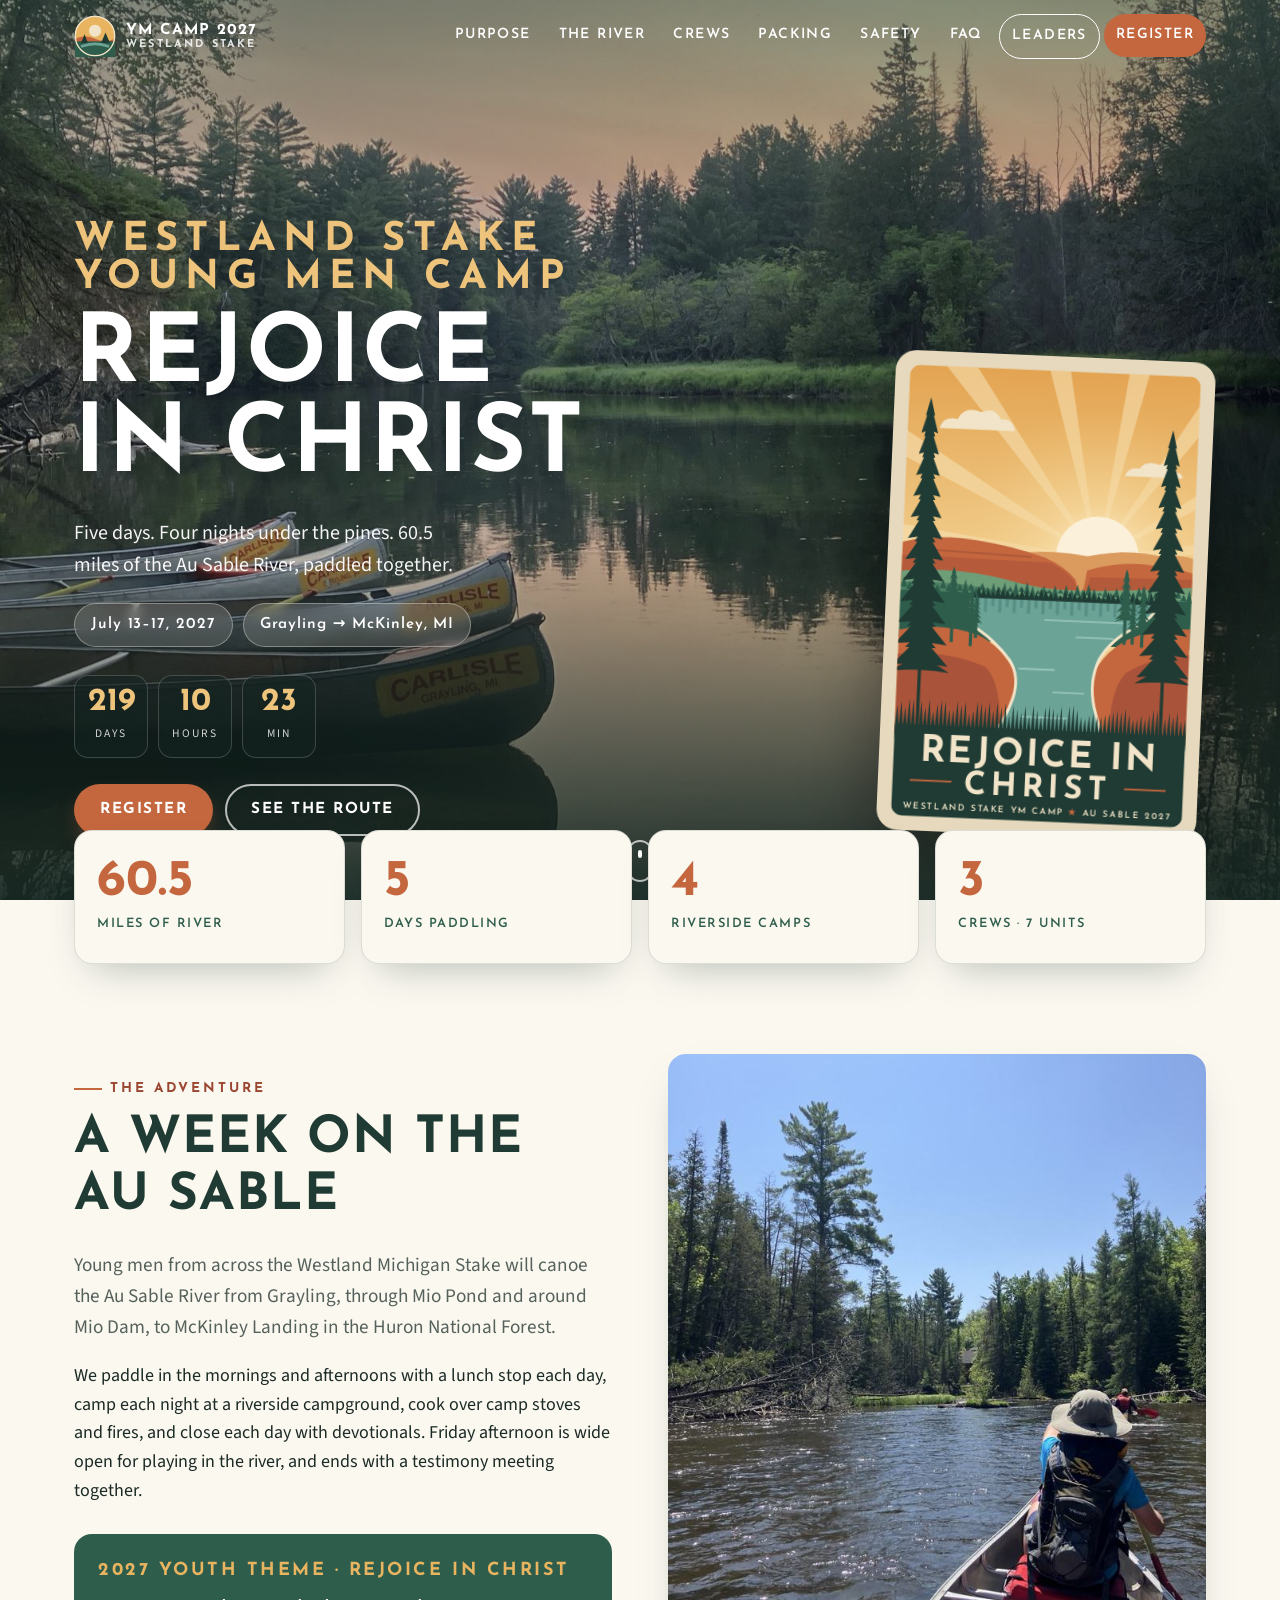
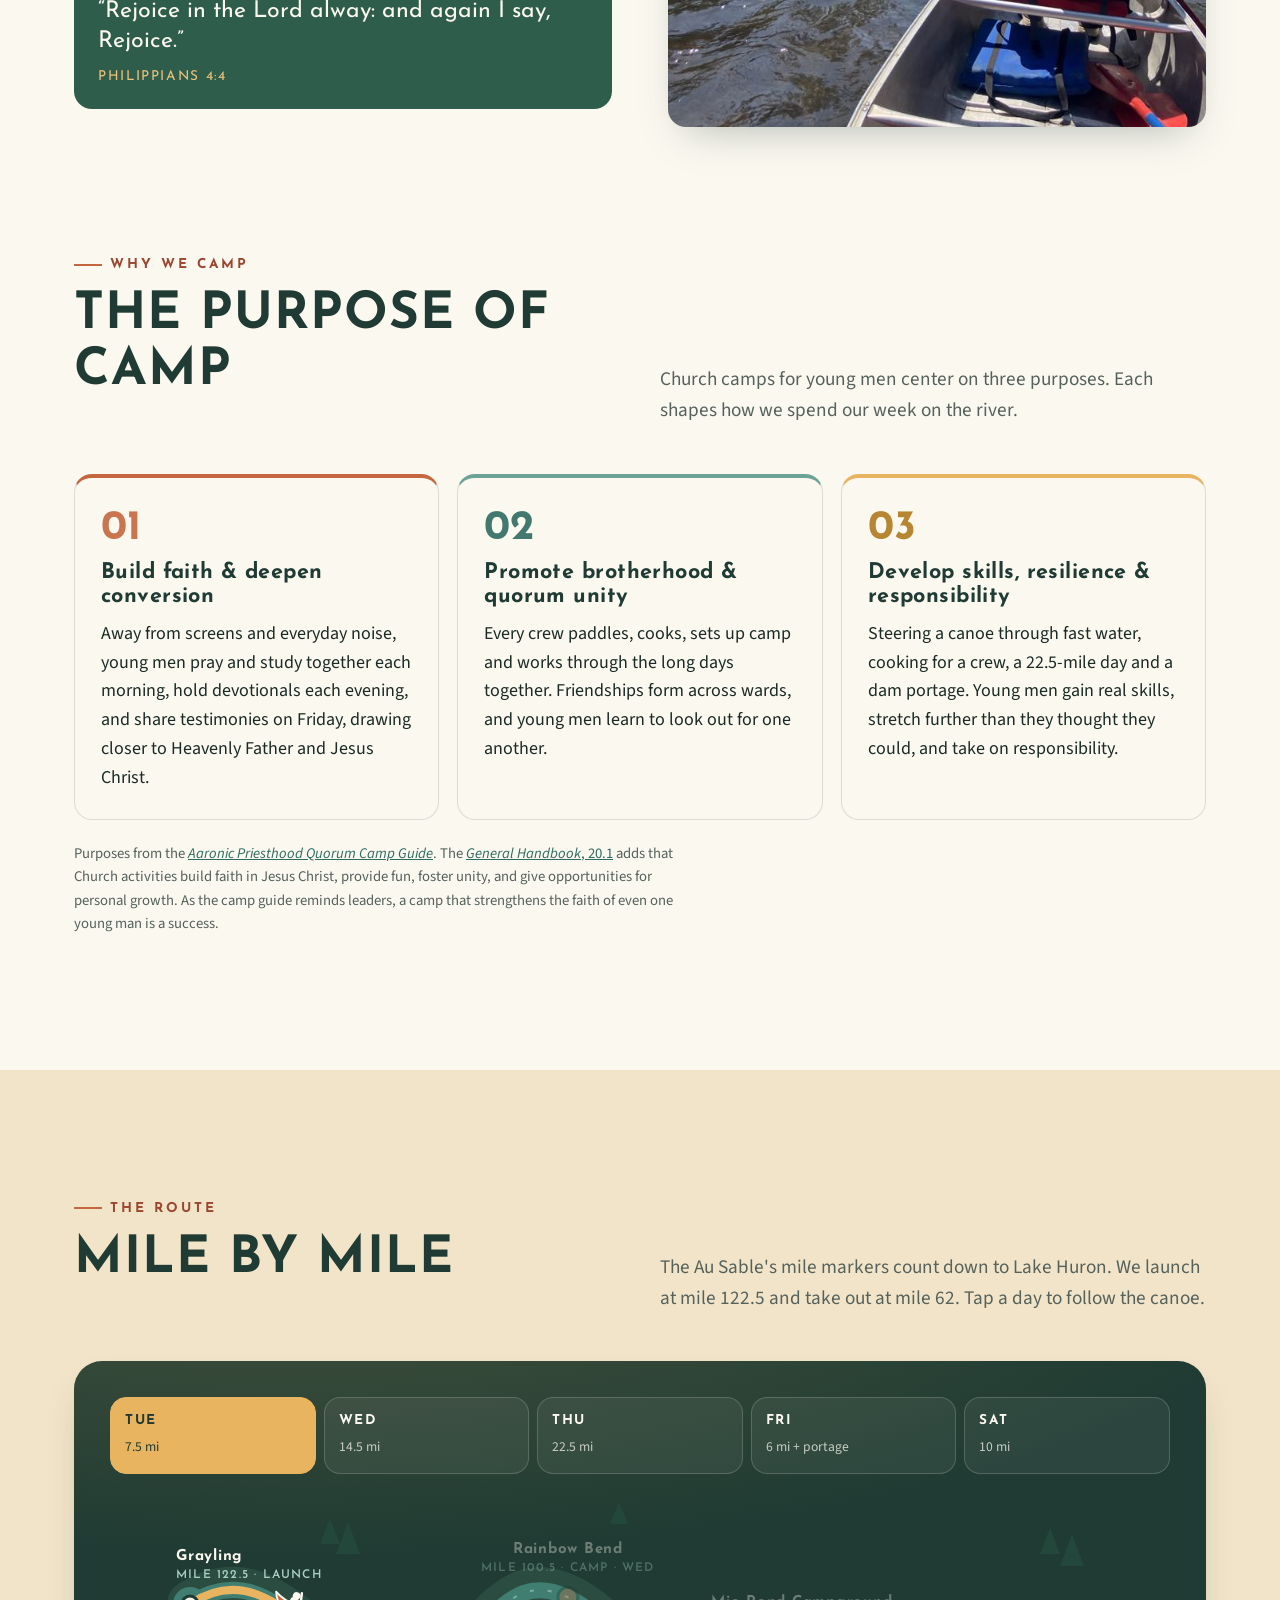
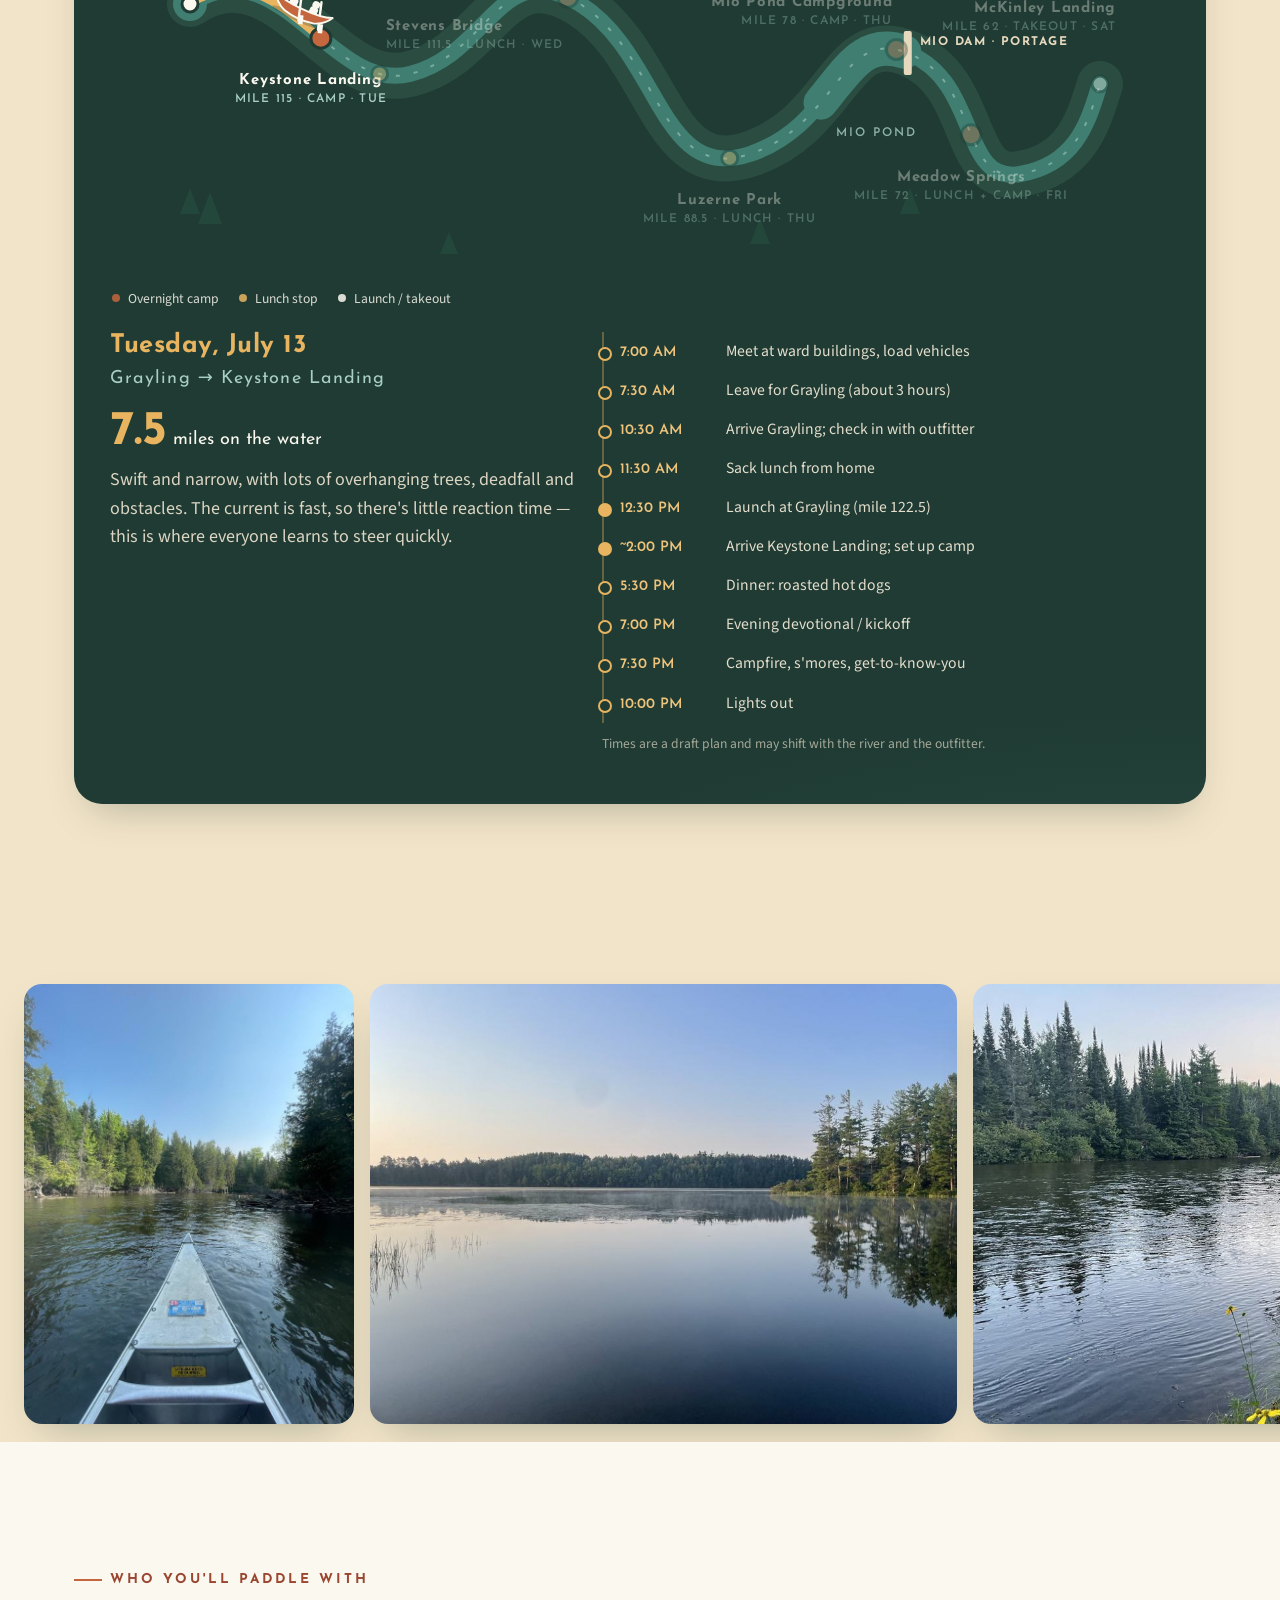
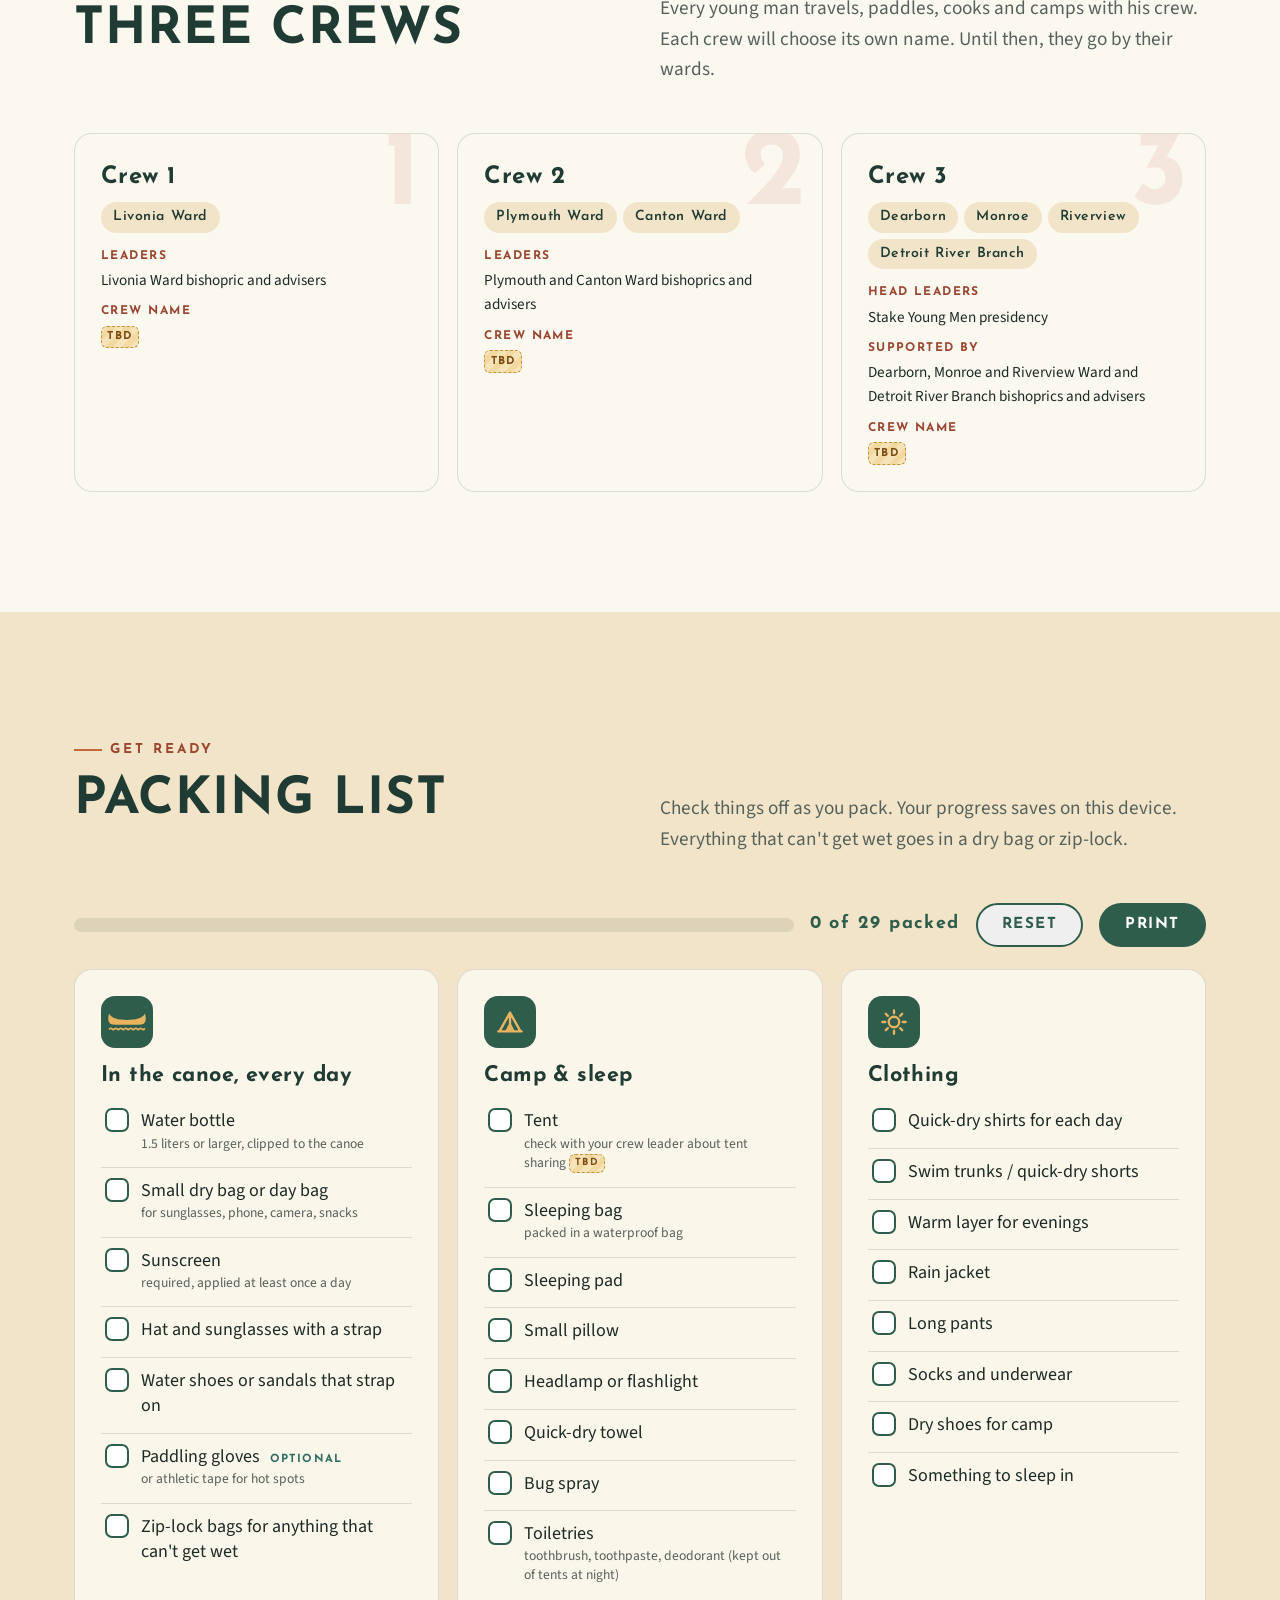
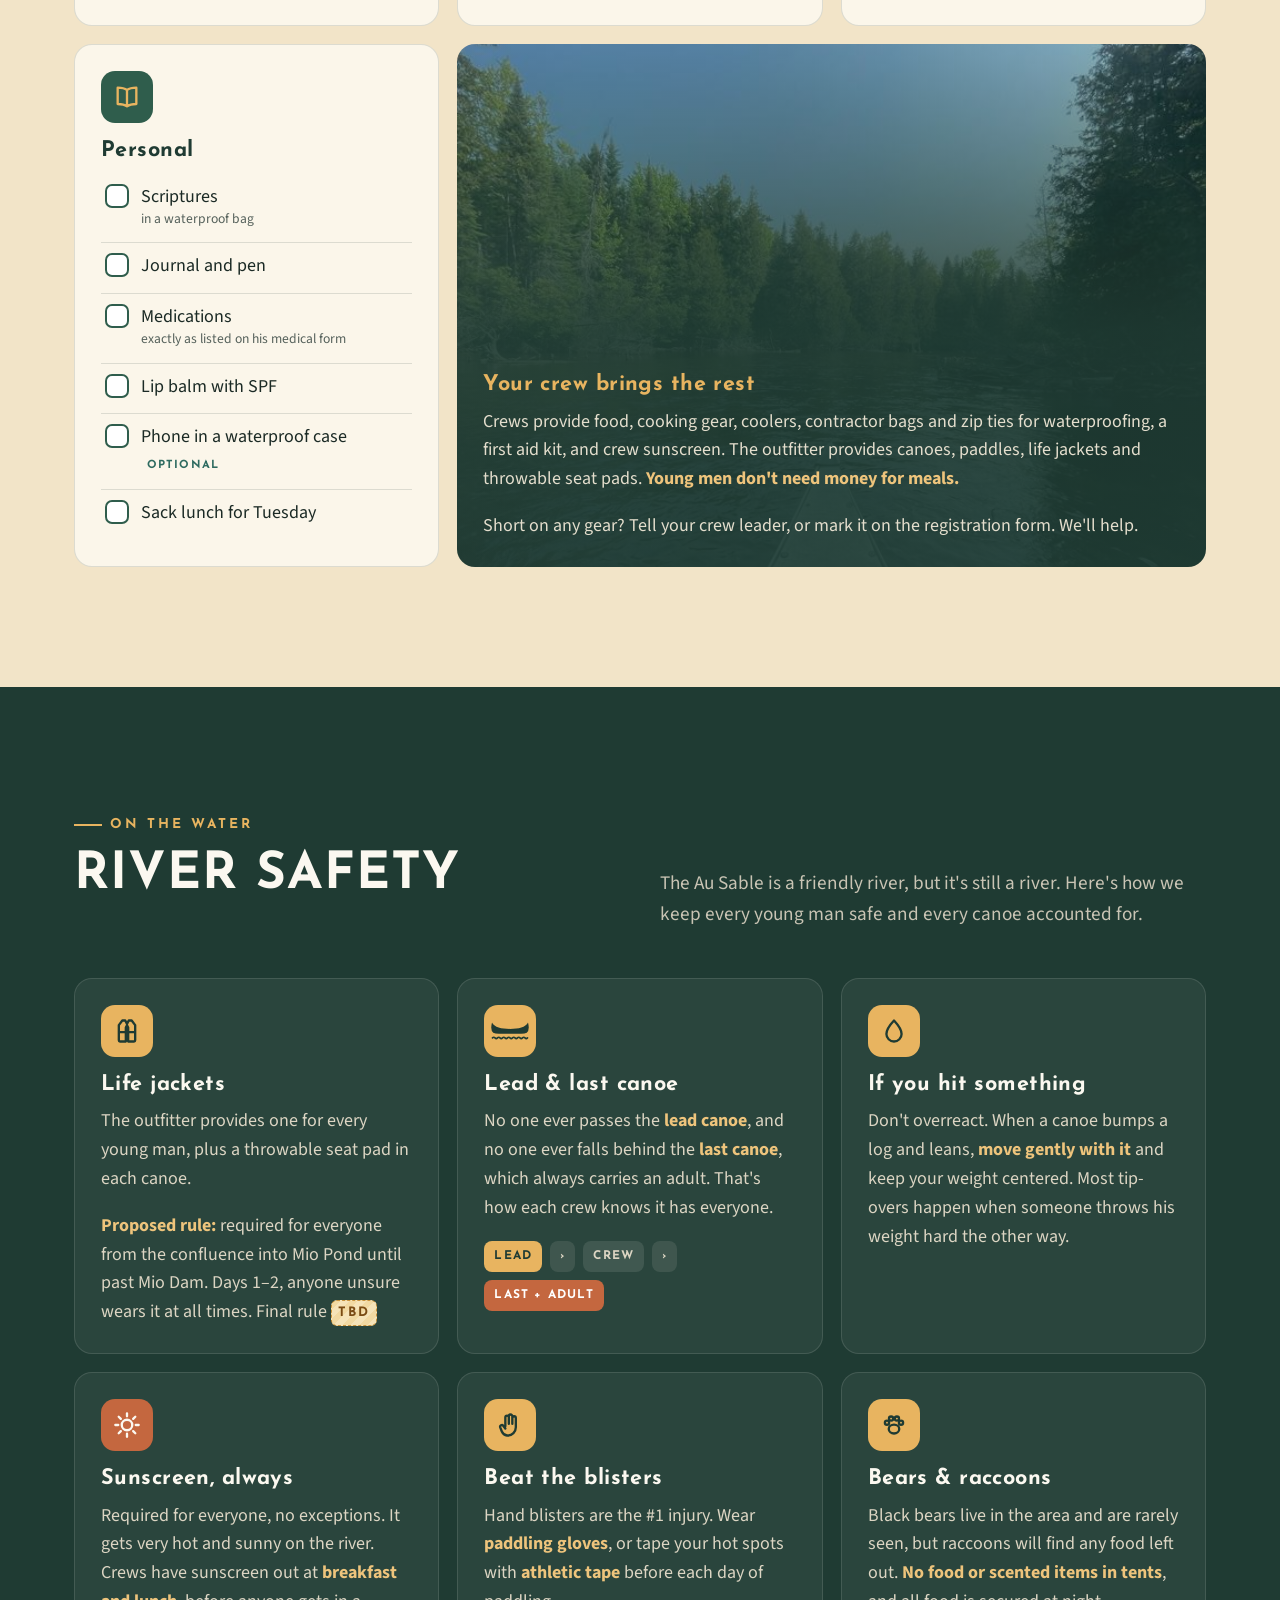
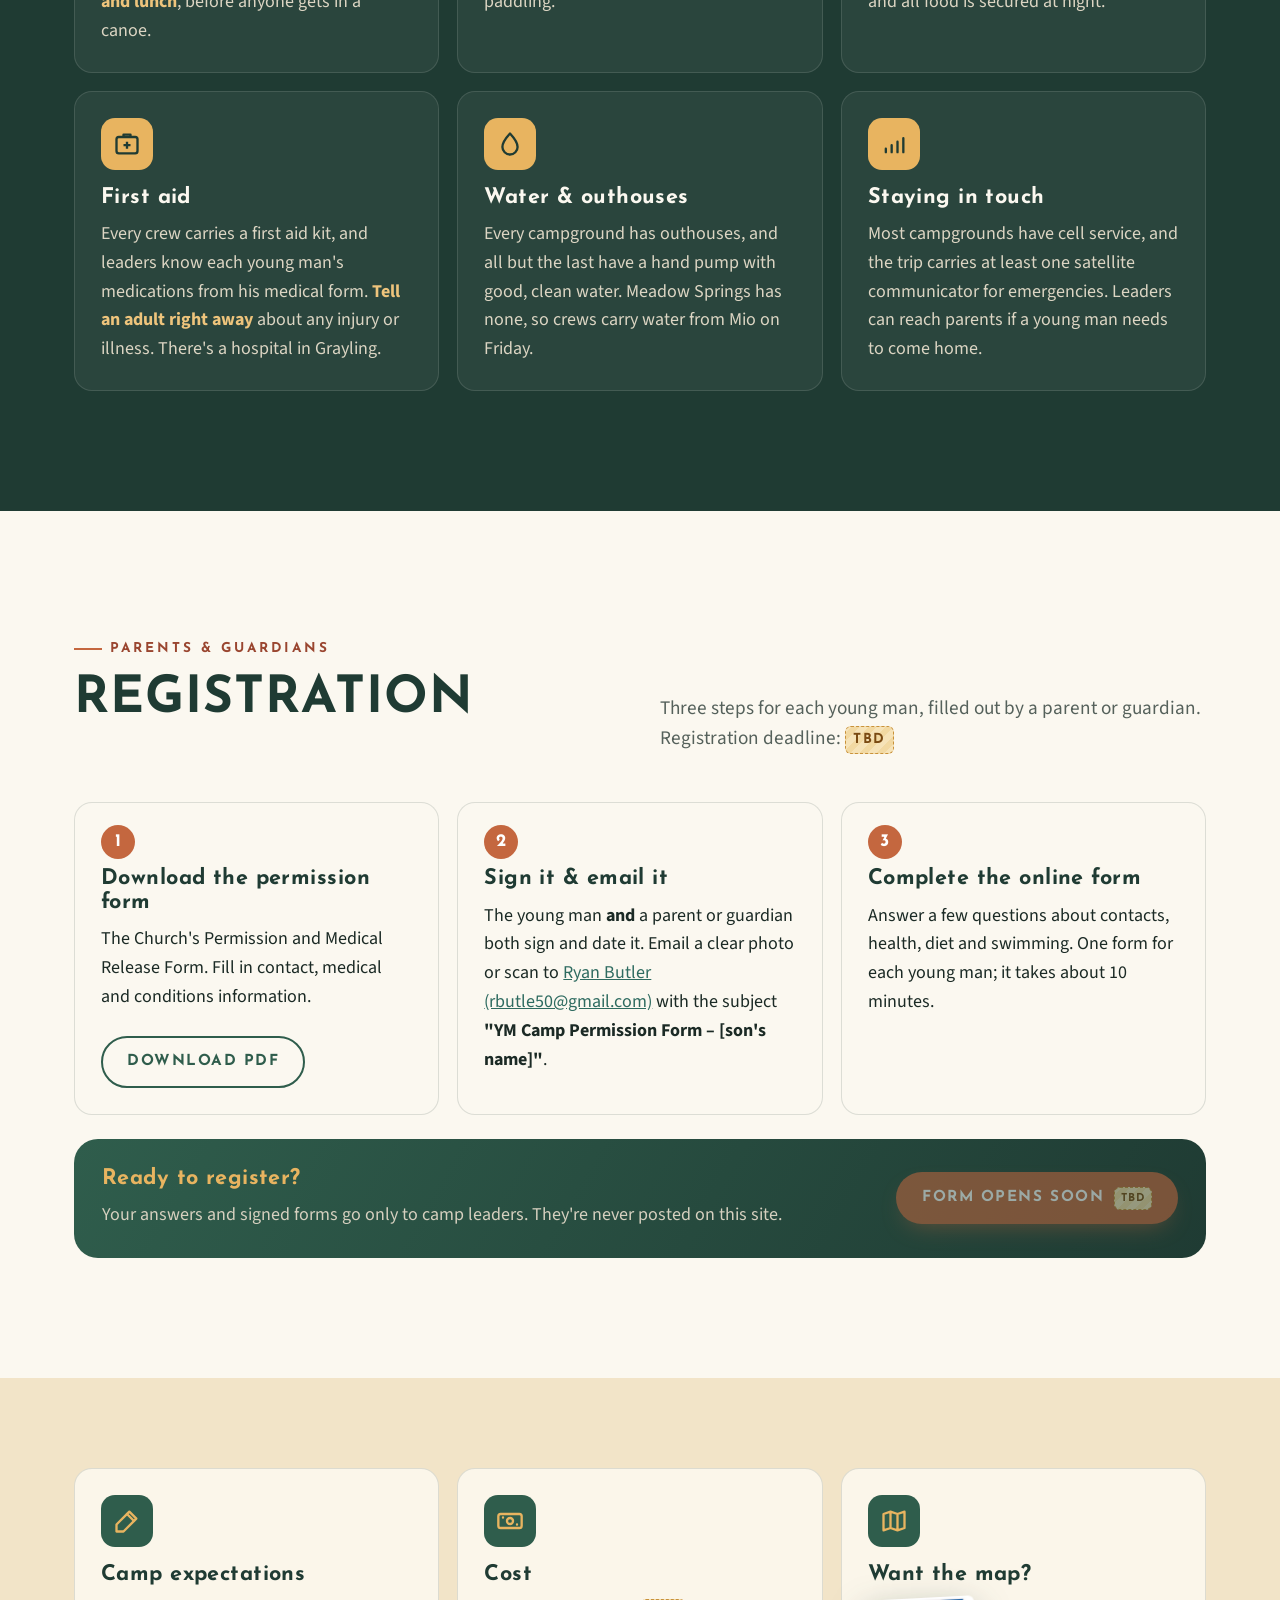
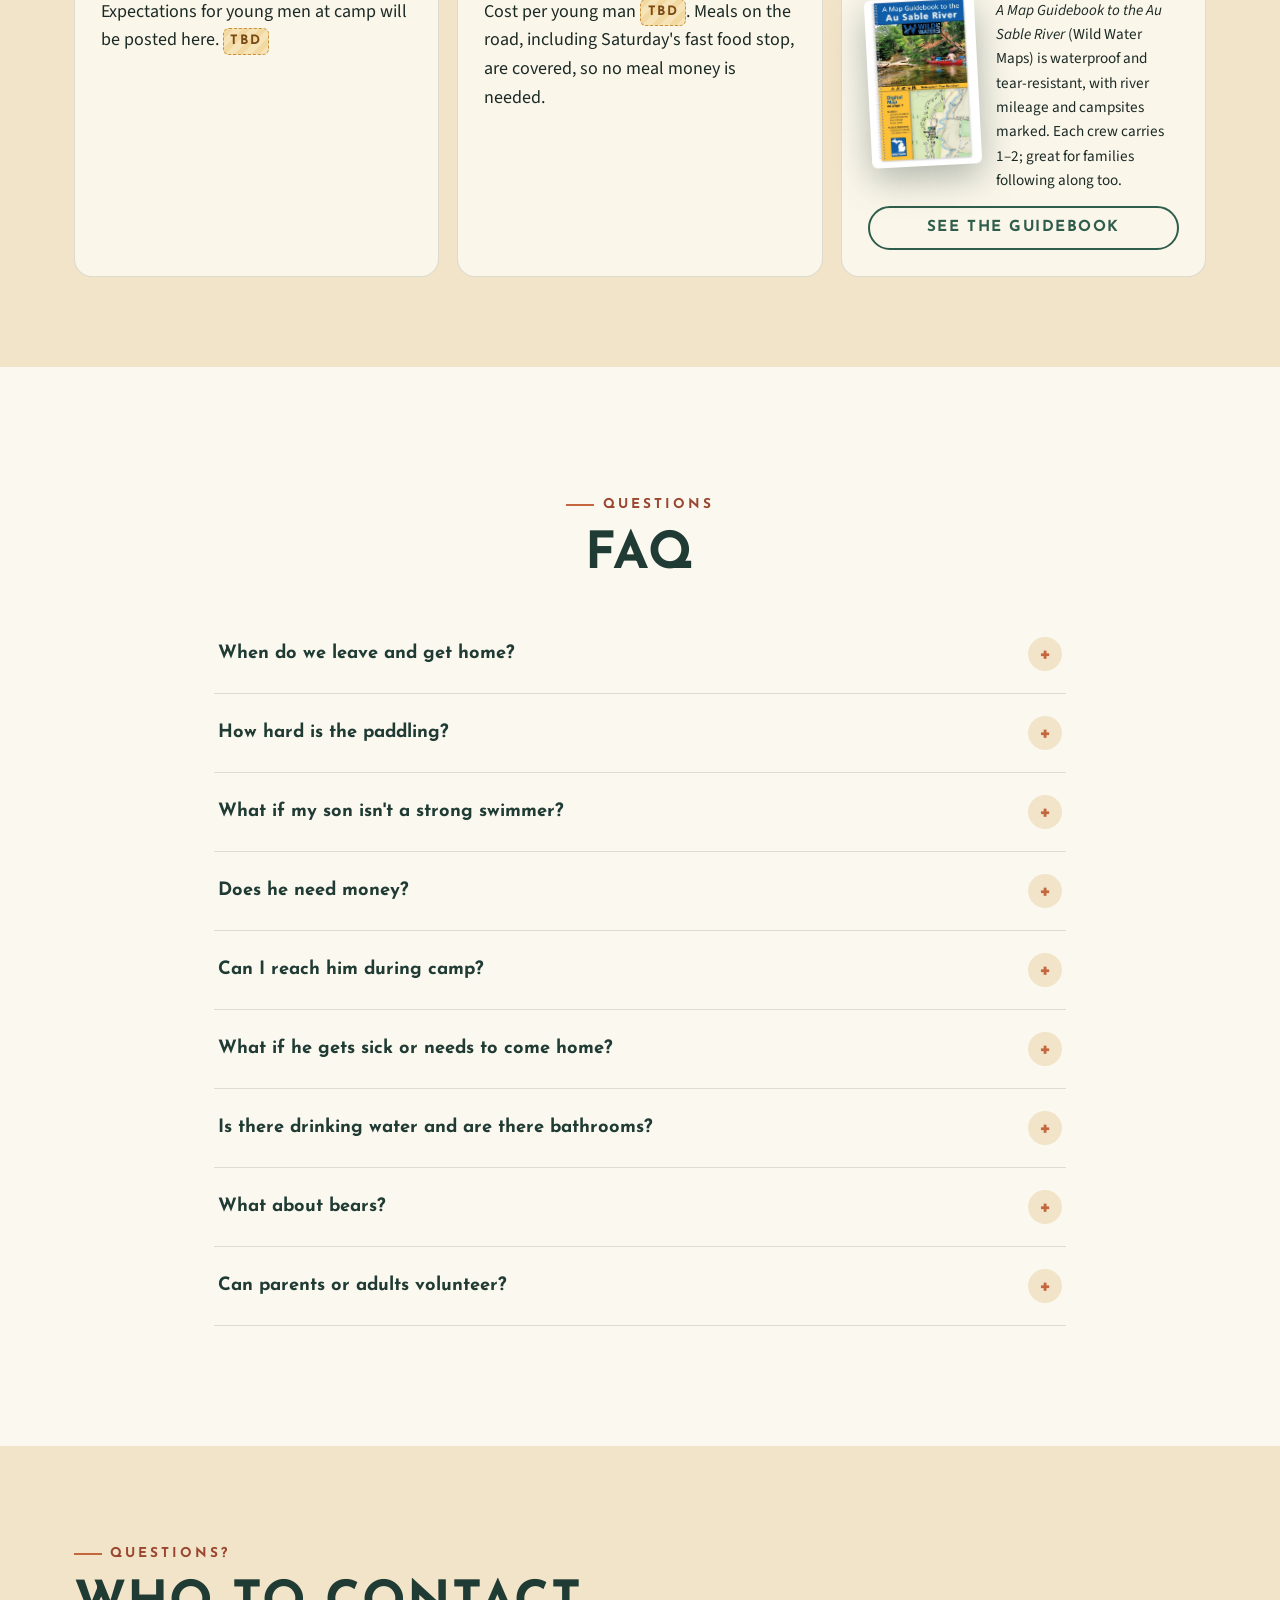
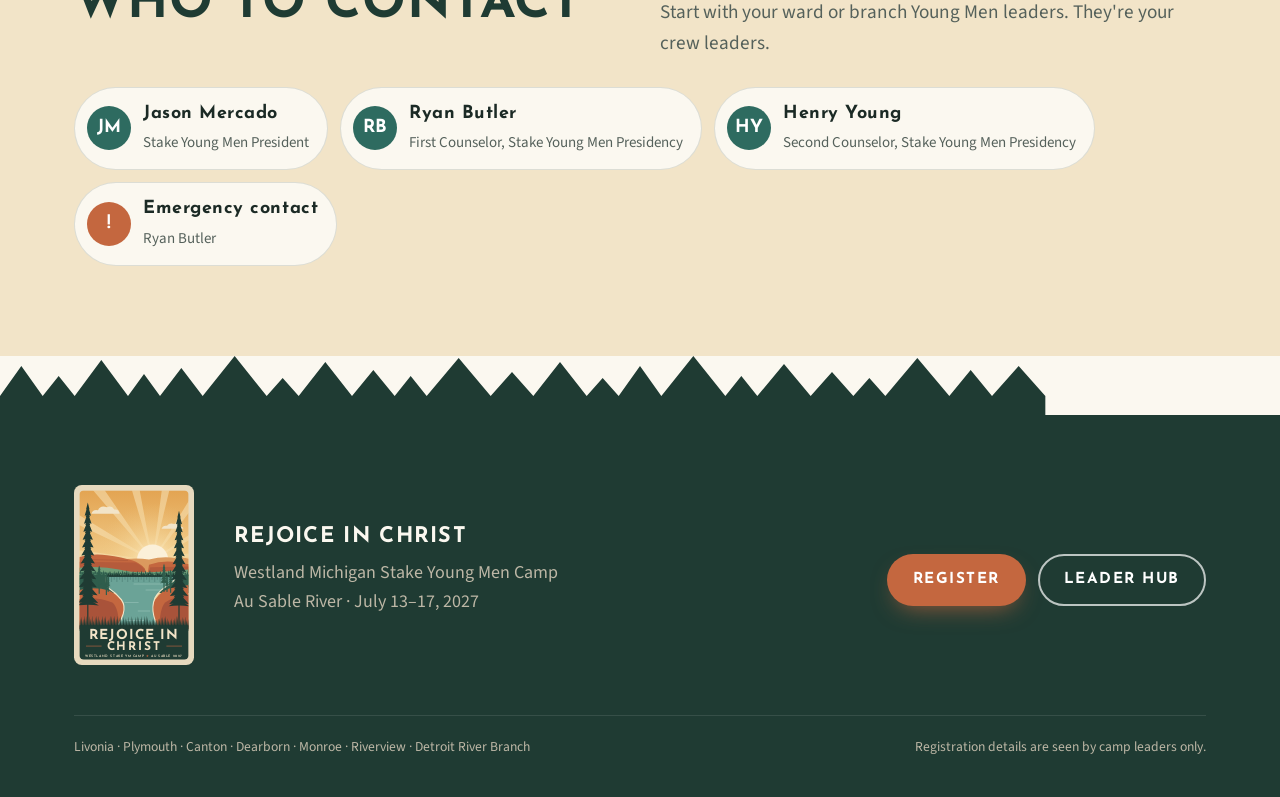
==== commit 880638fc: "Move camp dates to July 13–17, 2027 The original July 27–31 dates conflict with band camp in Livonia" ====
--- a/index.html
+++ b/index.html
@@ -4,9 +4,9 @@
 <meta charset="utf-8">
 <meta name="viewport" content="width=device-width, initial-scale=1">
 <title>Rejoice in Christ · Westland Stake Young Men Camp 2027</title>
-<meta name="description" content="Westland Stake Young Men Camp 2027: a five-day, 60-mile canoe trip down the Au Sable River, July 27–31, 2027. Itinerary, packing list, river safety and registration.">
+<meta name="description" content="Westland Stake Young Men Camp 2027: a five-day, 60-mile canoe trip down the Au Sable River, July 13–17, 2027. Itinerary, packing list, river safety and registration.">
 <meta property="og:title" content="Westland Stake YM Camp 2027 · Rejoice in Christ">
-<meta property="og:description" content="Five days, 60.5 miles of the Au Sable River. July 27–31, 2027.">
+<meta property="og:description" content="Five days, 60.5 miles of the Au Sable River. July 13–17, 2027.">
 <meta property="og:image" content="https://westland-stake-ym.github.io/Camp-2027/assets/img/hero-canoes-sunset-sm.jpg">
 <meta property="og:type" content="website">
 <meta name="robots" content="noindex, nofollow">
@@ -78,7 +78,7 @@
       <h1><span>Westland Stake Young Men Camp</span>Rejoice<br>in Christ</h1>
       <p class="sub">Five days. Four nights under the pines. 60.5 miles of the Au Sable River, paddled together.</p>
       <div class="when">
-        <span class="pill">July 27–31, 2027</span>
+        <span class="pill">July 13–17, 2027</span>
         <span class="pill">Grayling → McKinley, MI</span>
       </div>
       <div class="countdown" id="countdown" aria-label="Countdown to camp"></div>
@@ -427,7 +427,7 @@
       <div class="eyebrow">Questions</div><h2>FAQ</h2>
     </div>
     <div class="faq reveal">
-      <details><summary>When do we leave and get home?</summary><div class="ans">Meet at your ward building at <strong>7:00 AM Tuesday, July 27</strong>. We expect to be home around <strong>5:00 PM Saturday, July 31</strong>, and crew leaders will text parents an updated ETA from the road. Exact meeting places <span class="tbd">TBD</span>.</div></details>
+      <details><summary>When do we leave and get home?</summary><div class="ans">Meet at your ward building at <strong>7:00 AM Tuesday, July 13</strong>. We expect to be home around <strong>5:00 PM Saturday, July 17</strong>, and crew leaders will text parents an updated ETA from the road. Exact meeting places <span class="tbd">TBD</span>.</div></details>
       <details><summary>How hard is the paddling?</summary><div class="ans">Most days are moderate. Thursday is the long one at 22.5 miles, including flat-water paddling across Mio Pond. Friday is short, with a free afternoon. No experience is required. Leaders pair up canoes, and the river teaches fast.</div></details>
       <details><summary>What if my son isn't a strong swimmer?</summary><div class="ans">Let us know on the registration form. The outfitter provides a life jacket for every young man, and anyone who is unsure is strongly encouraged to wear it at all times on the water. The final life jacket rule is <span class="tbd">TBD</span>.</div></details>
       <details><summary>Does he need money?</summary><div class="ans">Not for meals. Crews buy all the food, Thursday's pizza and Saturday's fast food stop on the way home. Camp cost per young man is <span class="tbd">TBD</span>.</div></details>
@@ -464,7 +464,7 @@
       <div class="mini-poster" data-poster="assets/img/poster.svg?v=3"></div>
       <div>
         <h3>Rejoice in Christ</h3>
-        <p>Westland Michigan Stake Young Men Camp<br>Au Sable River · July 27–31, 2027</p>
+        <p>Westland Michigan Stake Young Men Camp<br>Au Sable River · July 13–17, 2027</p>
       </div>
       <div class="btns"><a class="btn btn-rust" href="#register">Register</a><a class="btn btn-ghost" href="leaders.html">Leader Hub</a></div>
     </div>
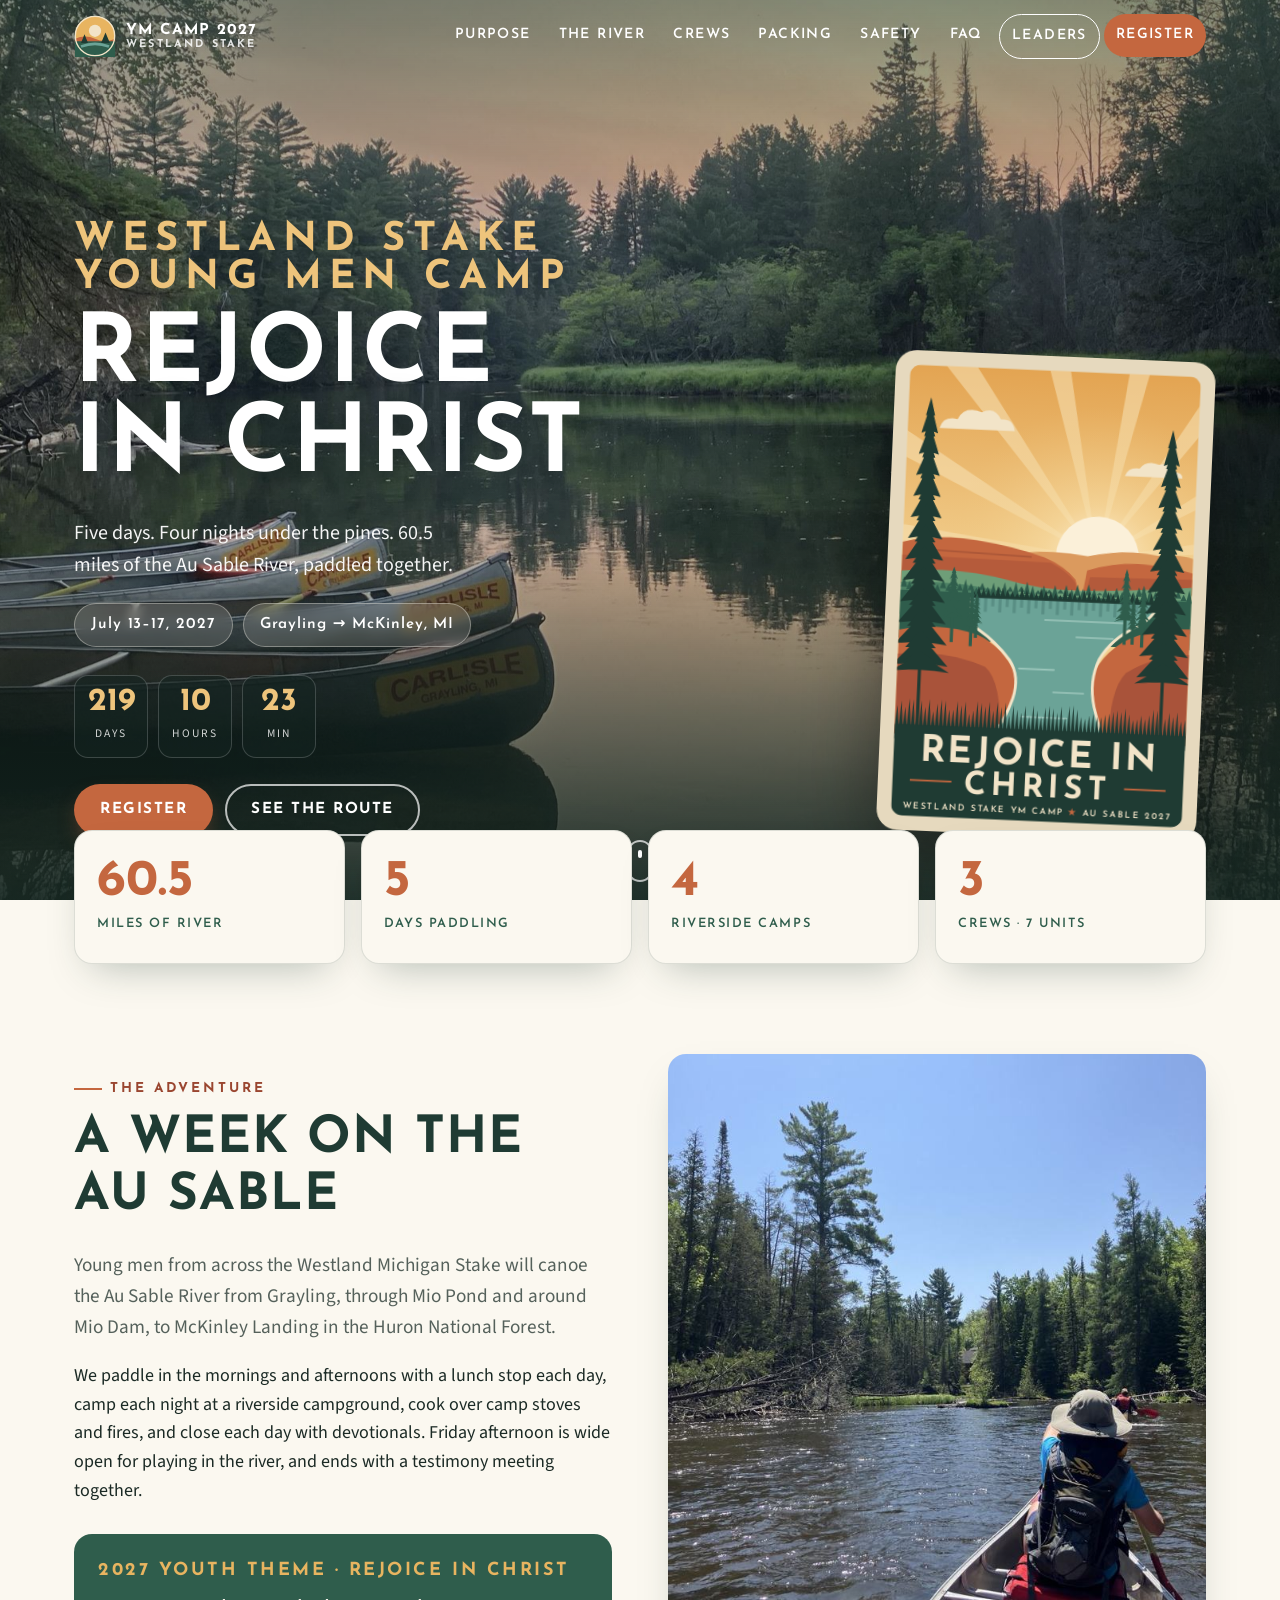
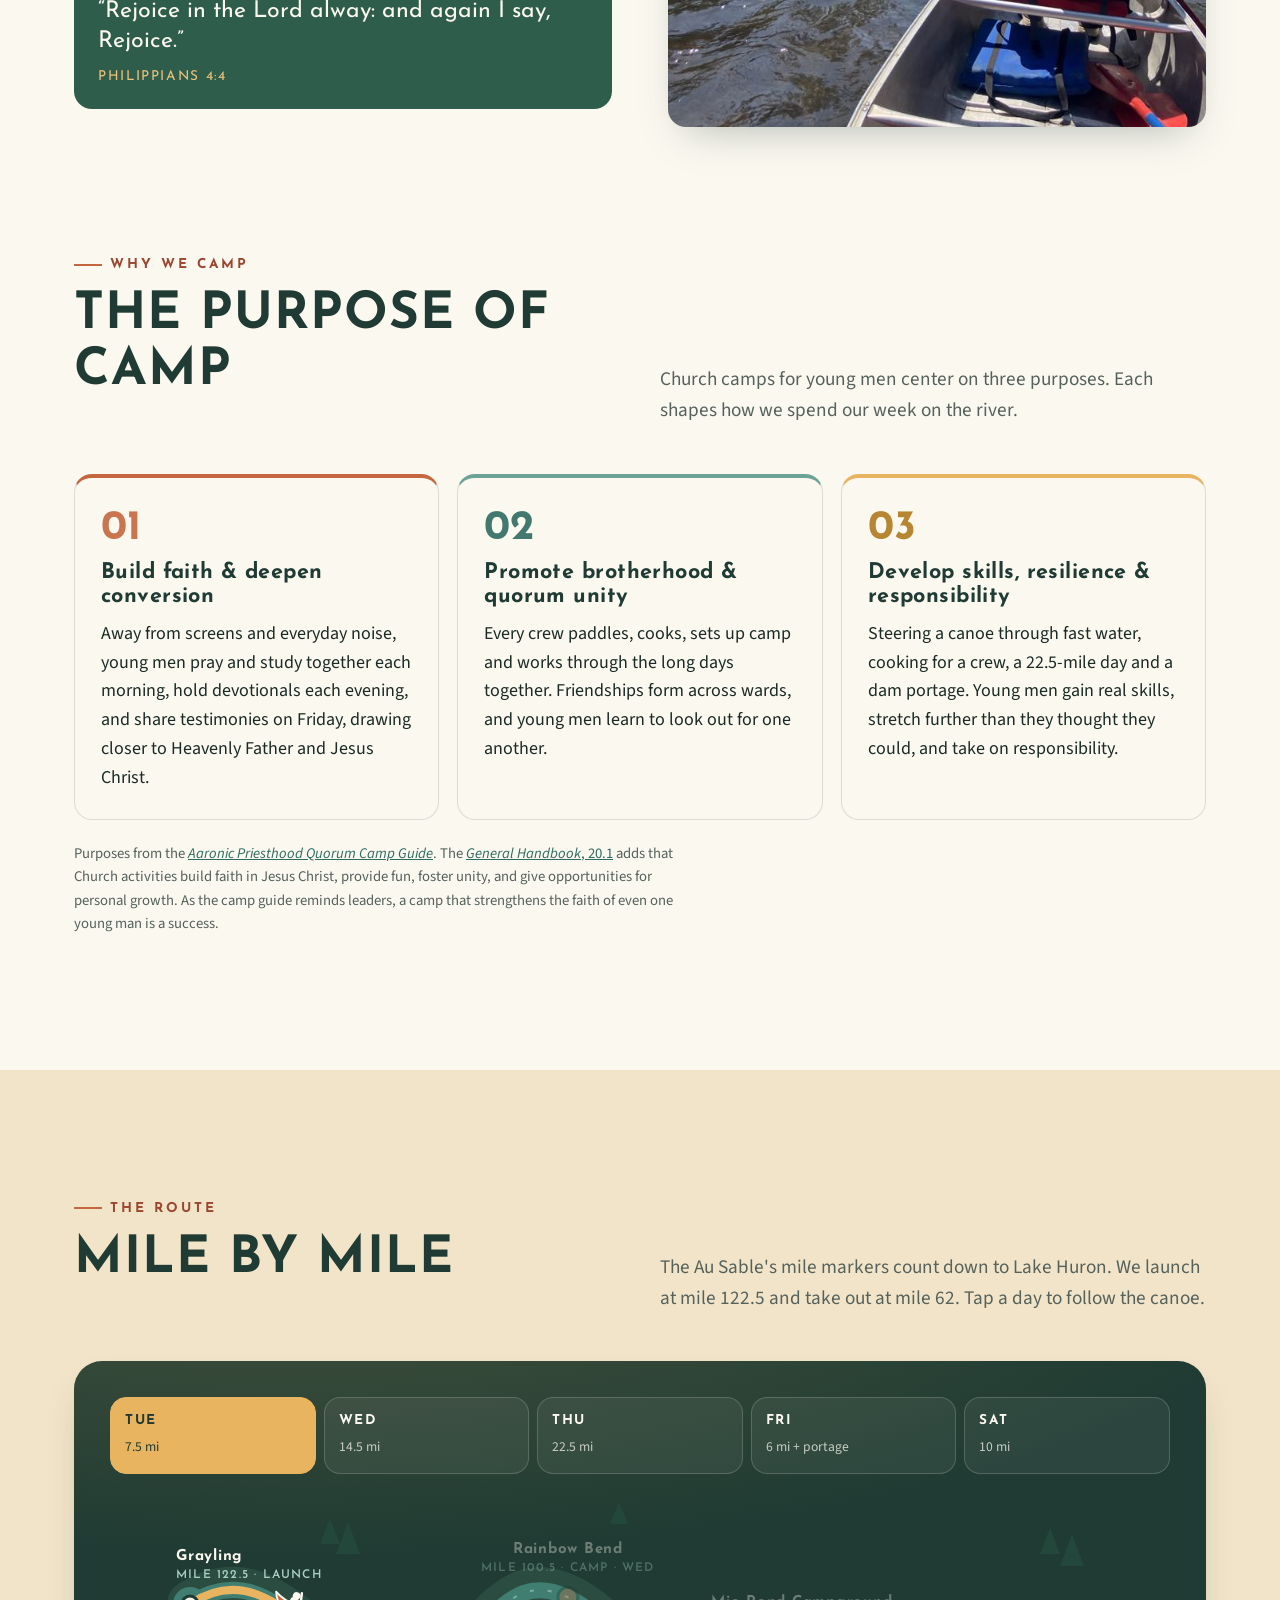
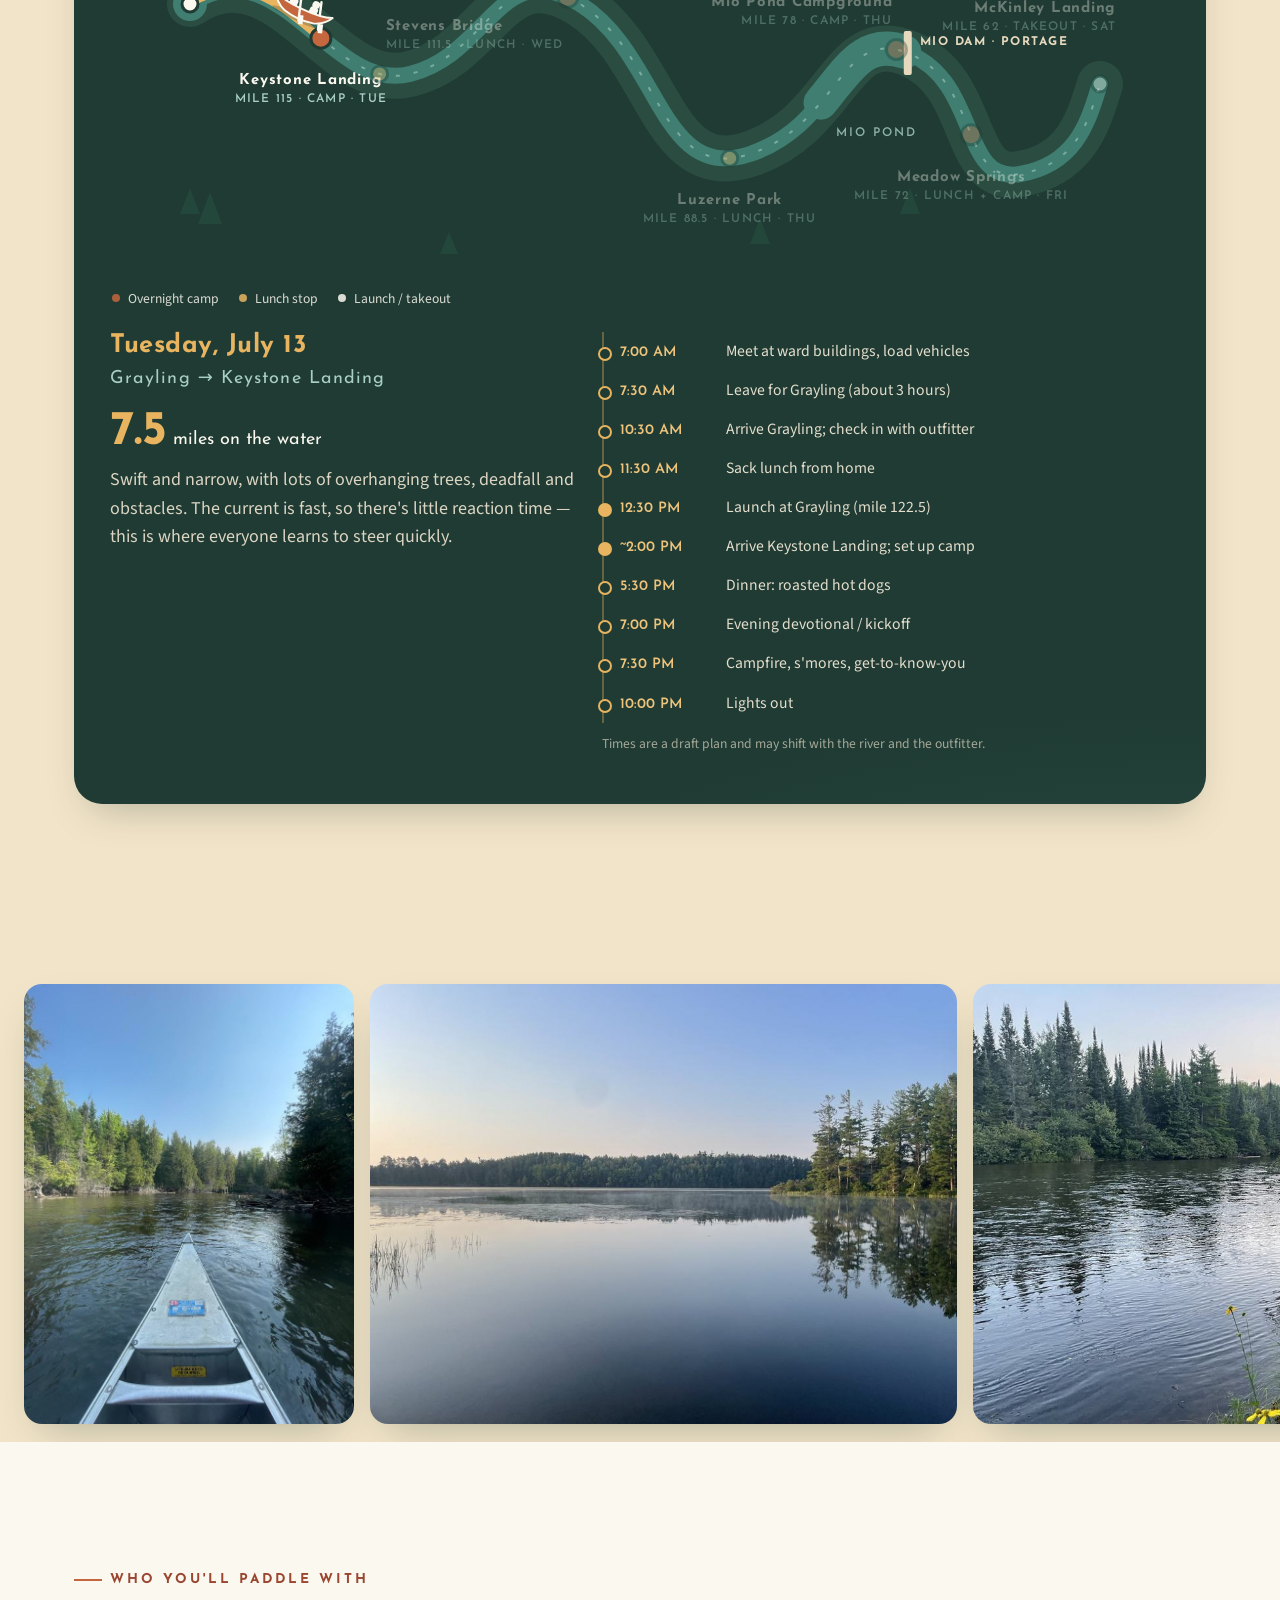
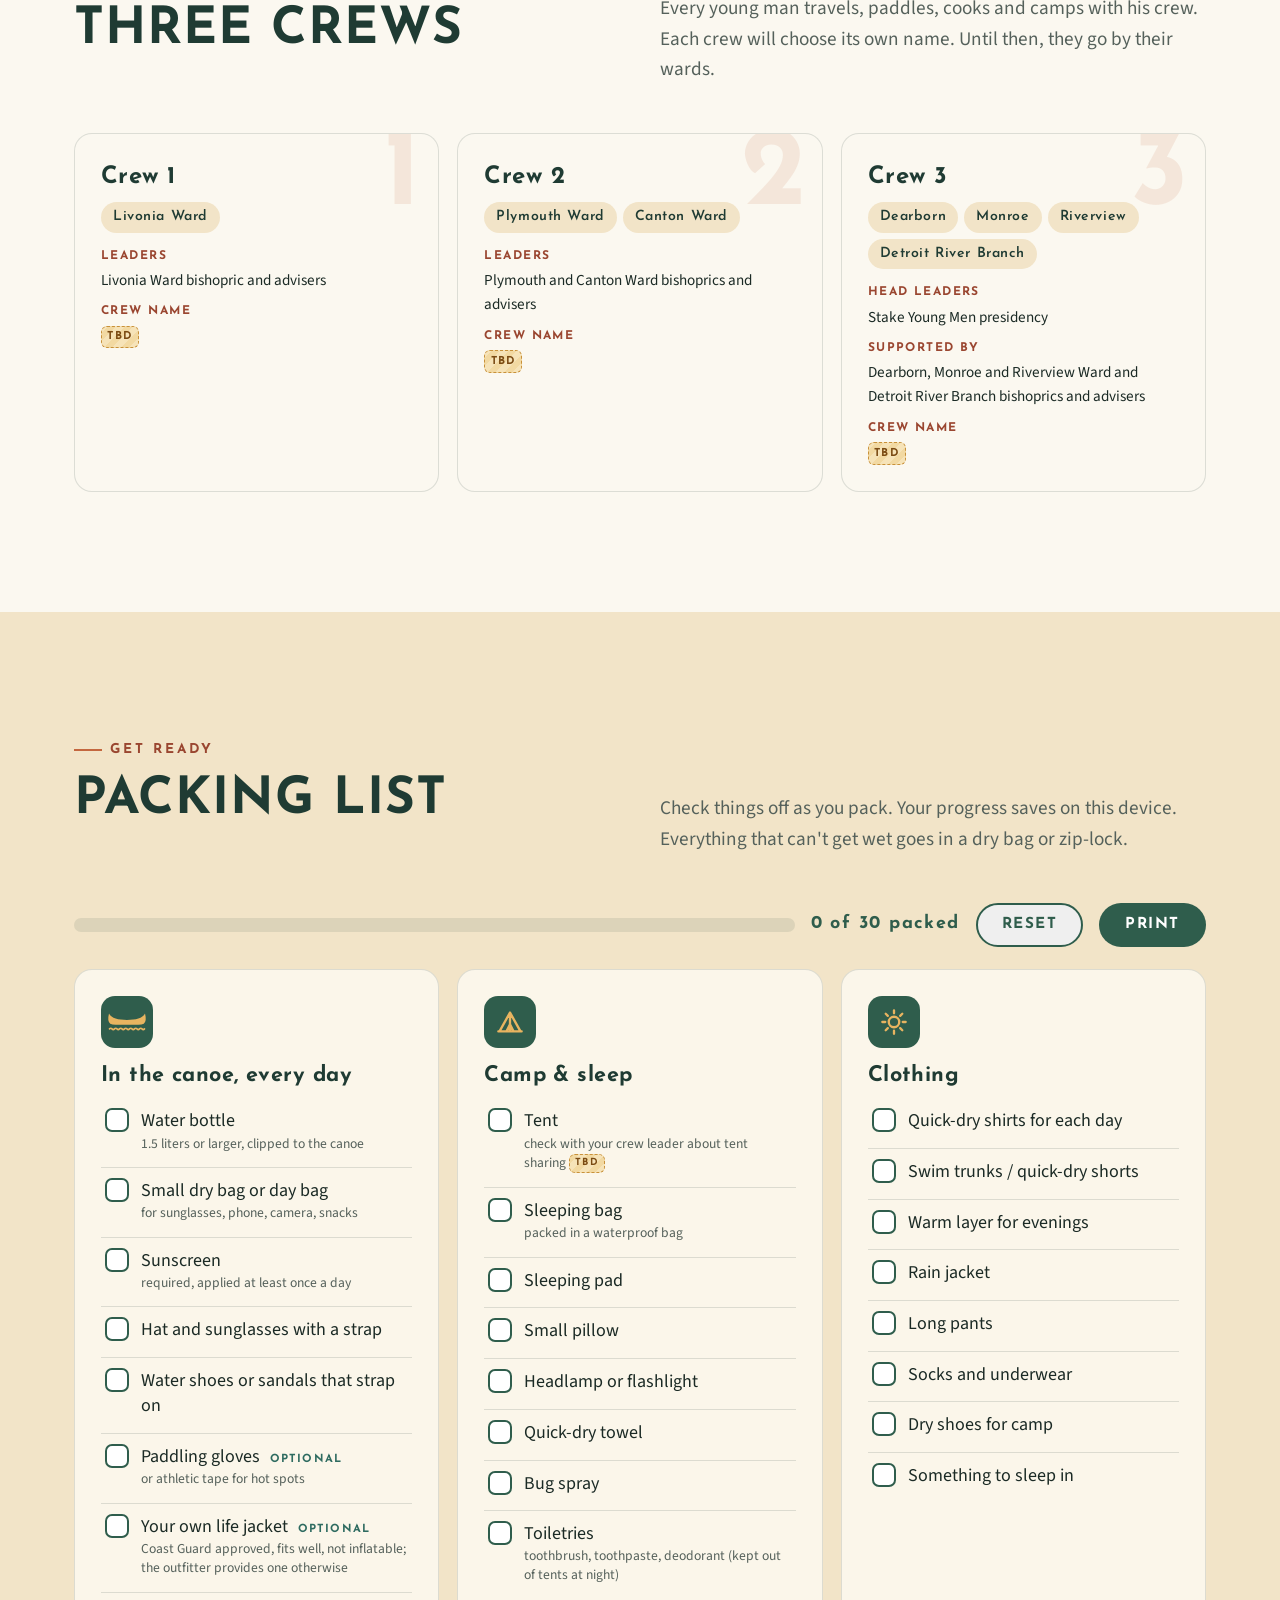
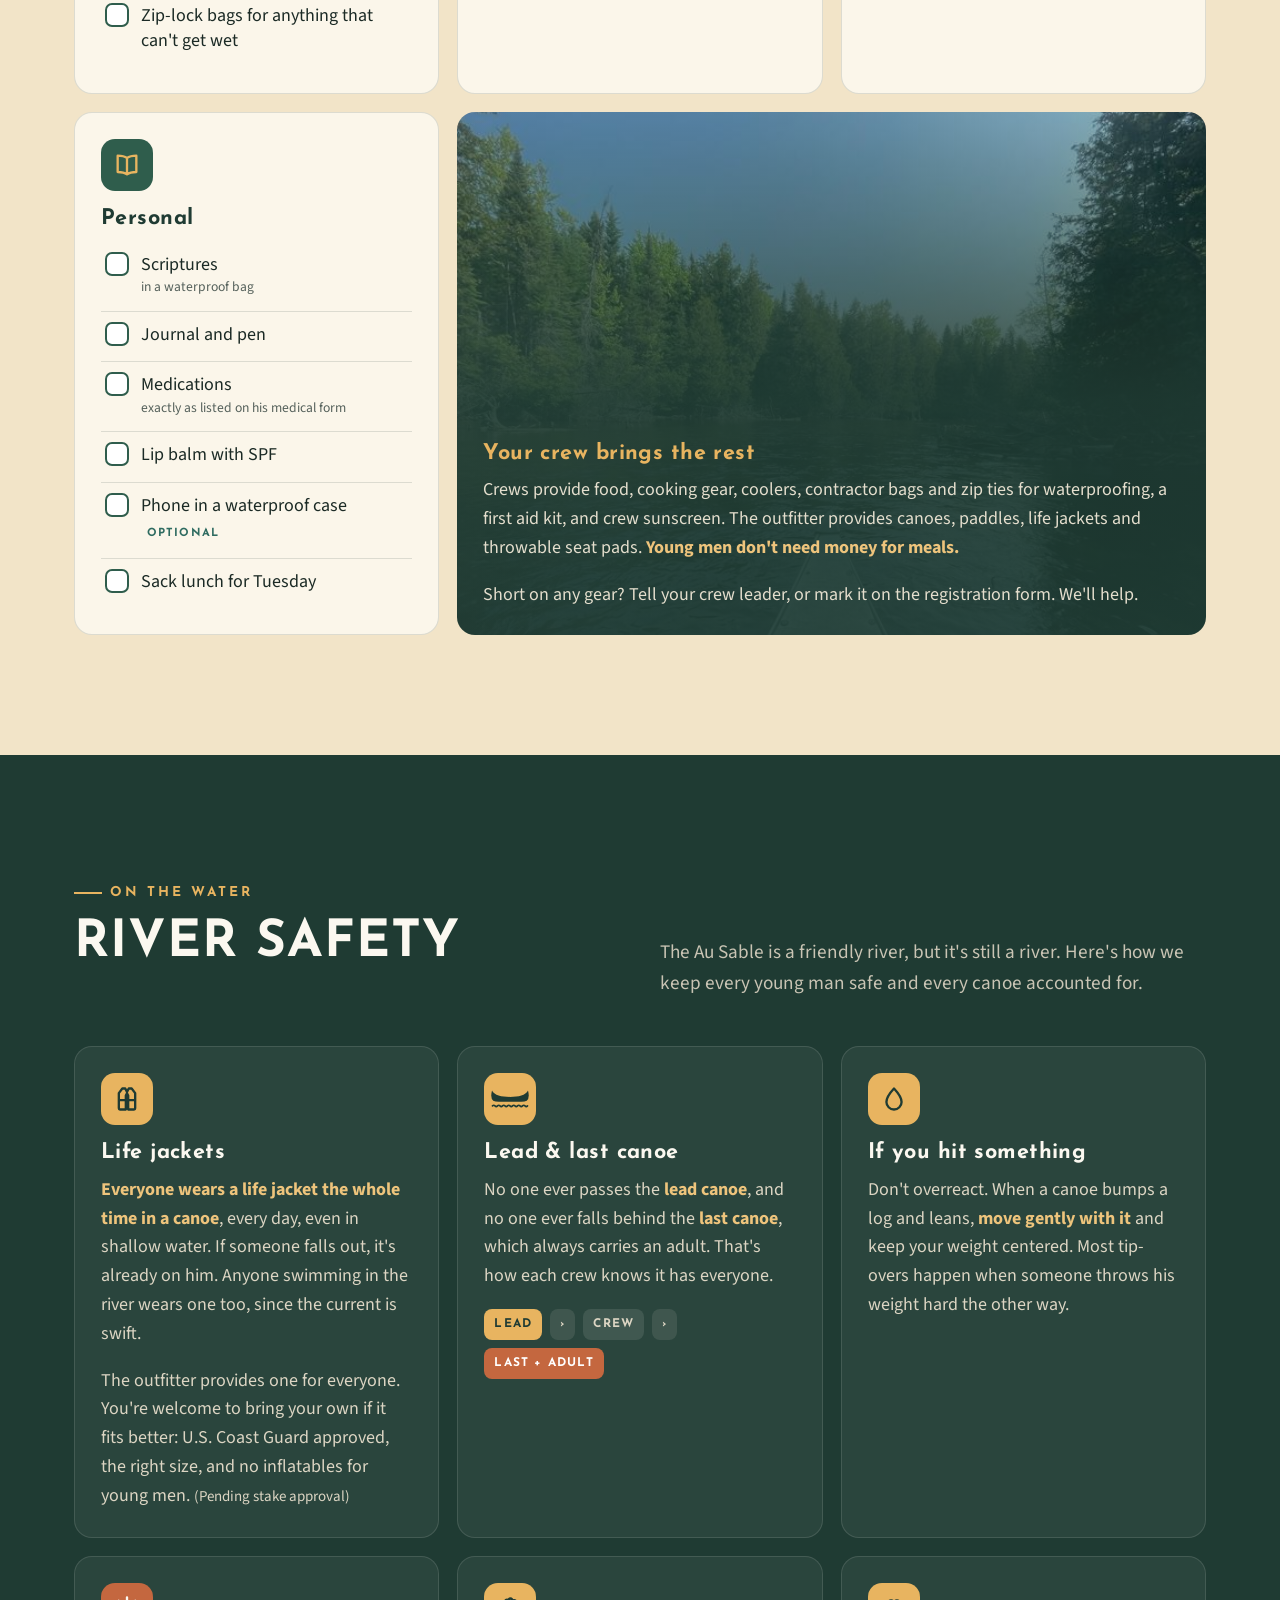
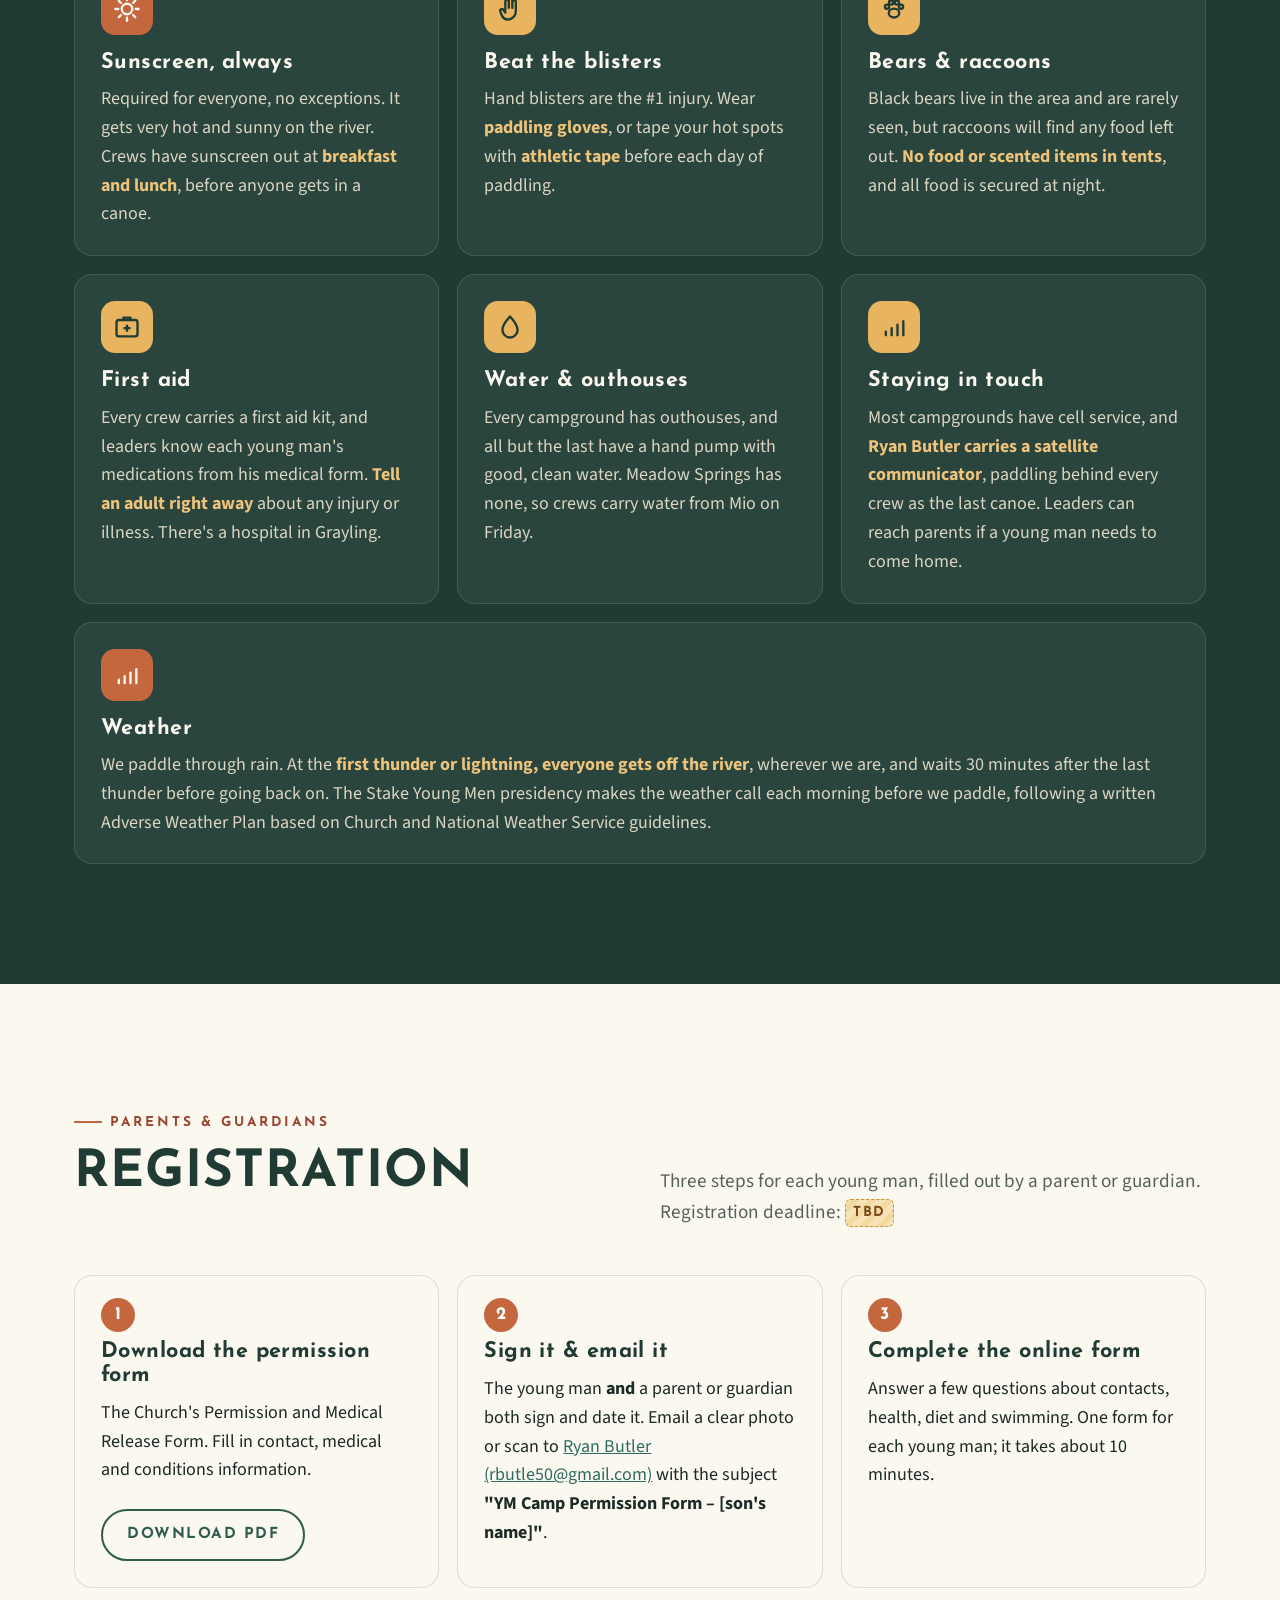
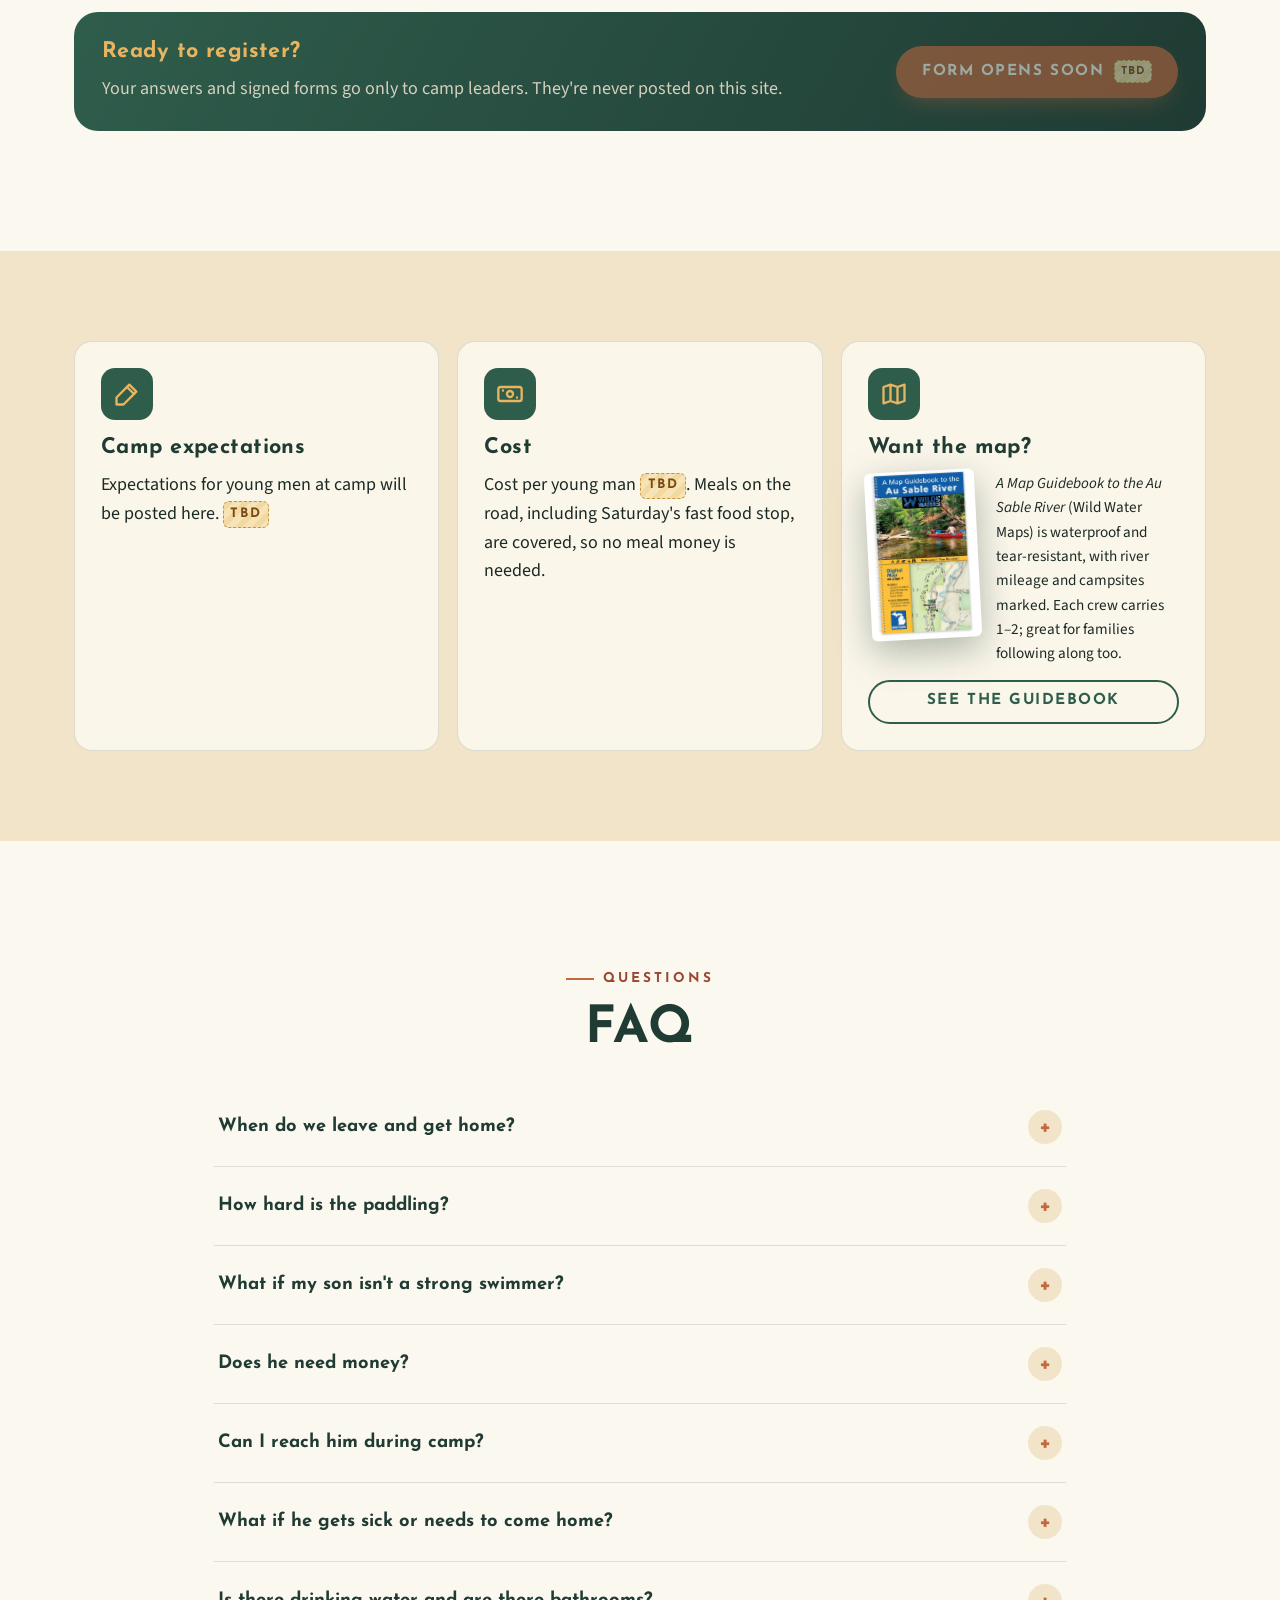
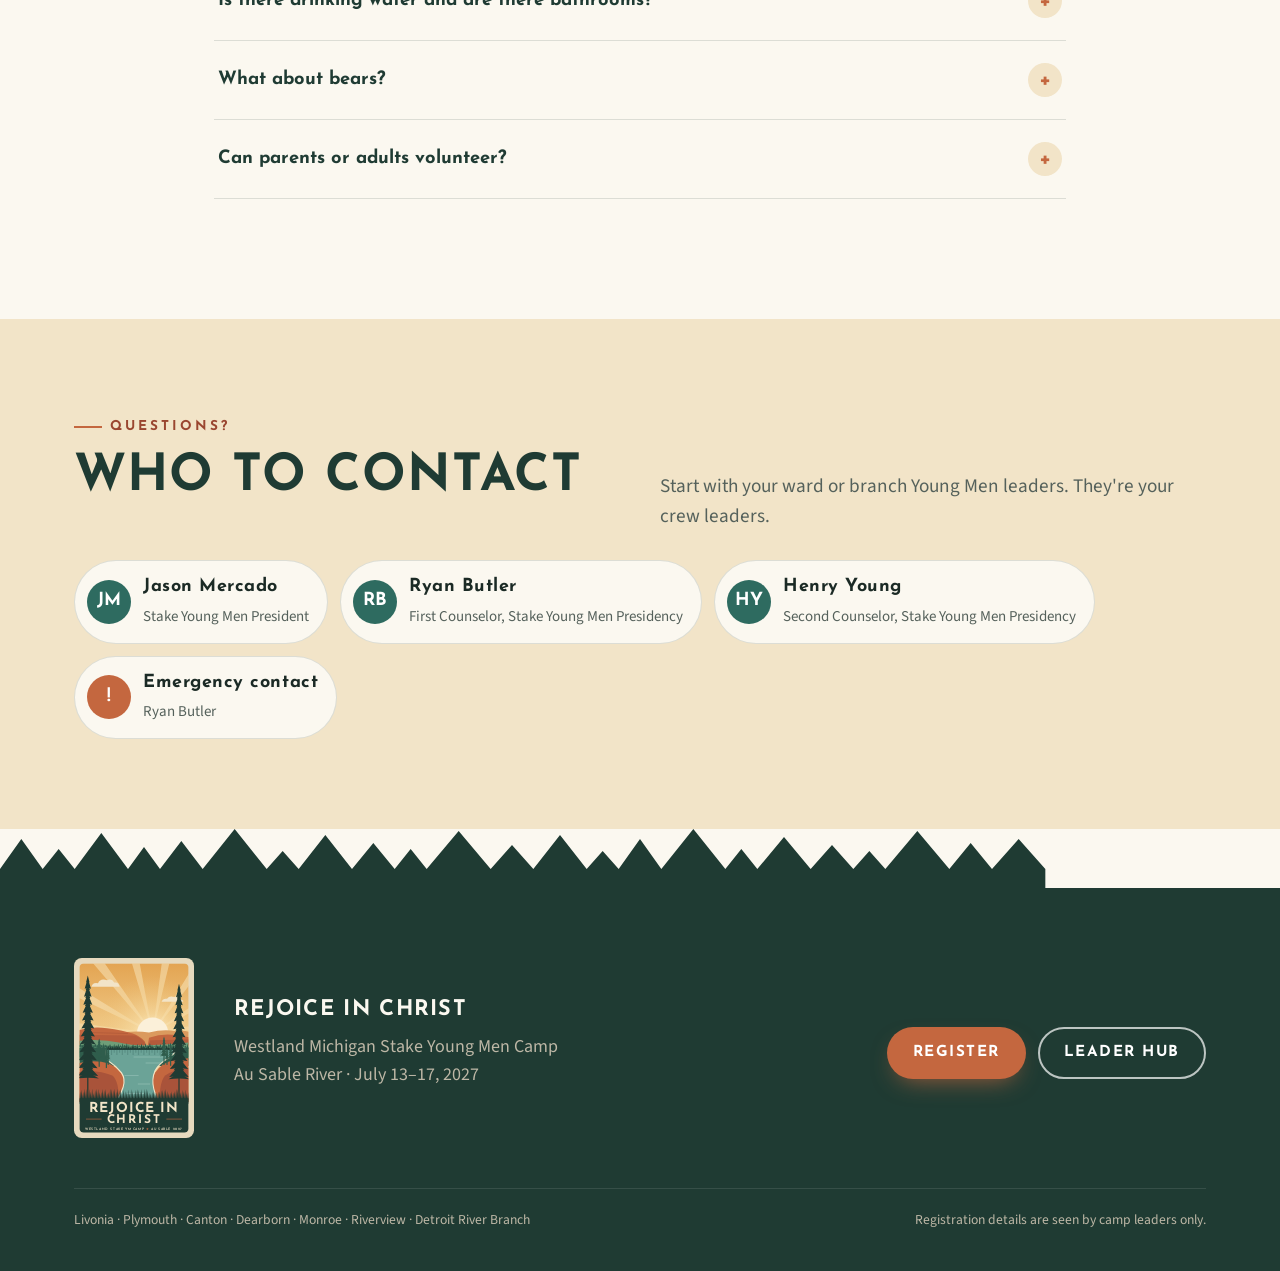
==== commit 767d511e: "Add life jacket rule, weather plan and emergency communication details Co-Authored-By: Claude Opus 5" ====
--- a/index.html
+++ b/index.html
@@ -250,6 +250,7 @@
           <li><label><input type="checkbox" value="hat"><span>Hat and sunglasses with a strap</span></label></li>
           <li><label><input type="checkbox" value="watershoes"><span>Water shoes or sandals that strap on</span></label></li>
           <li><label><input type="checkbox" value="gloves"><span>Paddling gloves <span class="opt">Optional</span> <small>or athletic tape for hot spots</small></span></label></li>
+          <li><label><input type="checkbox" value="pfd"><span>Your own life jacket <span class="opt">Optional</span> <small>Coast Guard approved, fits well, not inflatable; the outfitter provides one otherwise</small></span></label></li>
           <li><label><input type="checkbox" value="ziplocks"><span>Zip-lock bags for anything that can't get wet</span></label></li>
         </ul>
       </div>
@@ -313,8 +314,8 @@
       <div class="card reveal">
         <div class="ico"><svg aria-hidden="true"><use href="#i-vest"/></svg></div>
         <h3>Life jackets</h3>
-        <p>The outfitter provides one for every young man, plus a throwable seat pad in each canoe.</p>
-        <p><strong>Proposed rule:</strong> required for everyone from the confluence into Mio Pond until past Mio Dam. Days 1–2, anyone unsure wears it at all times. Final rule <span class="tbd">TBD</span></p>
+        <p><strong>Everyone wears a life jacket the whole time in a canoe</strong>, every day, even in shallow water. If someone falls out, it's already on him. Anyone swimming in the river wears one too, since the current is swift.</p>
+        <p>The outfitter provides one for everyone. You're welcome to bring your own if it fits better: U.S. Coast Guard approved, the right size, and no inflatables for young men. <small>(Pending stake approval)</small></p>
       </div>
       <div class="card reveal d1">
         <div class="ico"><svg aria-hidden="true"><use href="#i-canoe"/></svg></div>
@@ -355,7 +356,12 @@
       <div class="card reveal d2">
         <div class="ico"><svg aria-hidden="true"><use href="#i-signal"/></svg></div>
         <h3>Staying in touch</h3>
-        <p>Most campgrounds have cell service, and the trip carries at least one satellite communicator for emergencies. Leaders can reach parents if a young man needs to come home.</p>
+        <p>Most campgrounds have cell service, and <strong>Ryan Butler carries a satellite communicator</strong>, paddling behind every crew as the last canoe. Leaders can reach parents if a young man needs to come home.</p>
+      </div>
+      <div class="card rust reveal" style="grid-column:1/-1">
+        <div class="ico"><svg aria-hidden="true"><use href="#i-signal"/></svg></div>
+        <h3>Weather</h3>
+        <p>We paddle through rain. At the <strong>first thunder or lightning, everyone gets off the river</strong>, wherever we are, and waits 30 minutes after the last thunder before going back on. The Stake Young Men presidency makes the weather call each morning before we paddle, following a written Adverse Weather Plan based on Church and National Weather Service guidelines.</p>
       </div>
     </div>
   </div>
@@ -429,7 +435,7 @@
     <div class="faq reveal">
       <details><summary>When do we leave and get home?</summary><div class="ans">Meet at your ward building at <strong>7:00 AM Tuesday, July 13</strong>. We expect to be home around <strong>5:00 PM Saturday, July 17</strong>, and crew leaders will text parents an updated ETA from the road. Exact meeting places <span class="tbd">TBD</span>.</div></details>
       <details><summary>How hard is the paddling?</summary><div class="ans">Most days are moderate. Thursday is the long one at 22.5 miles, including flat-water paddling across Mio Pond. Friday is short, with a free afternoon. No experience is required. Leaders pair up canoes, and the river teaches fast.</div></details>
-      <details><summary>What if my son isn't a strong swimmer?</summary><div class="ans">Let us know on the registration form. The outfitter provides a life jacket for every young man, and anyone who is unsure is strongly encouraged to wear it at all times on the water. The final life jacket rule is <span class="tbd">TBD</span>.</div></details>
+      <details><summary>What if my son isn't a strong swimmer?</summary><div class="ans">Let us know on the registration form. Everyone wears a life jacket the whole time in a canoe, and anyone swimming in the river wears one too. The outfitter provides one for every young man, or he can bring his own Coast Guard–approved life jacket that fits him well.</div></details>
       <details><summary>Does he need money?</summary><div class="ans">Not for meals. Crews buy all the food, Thursday's pizza and Saturday's fast food stop on the way home. Camp cost per young man is <span class="tbd">TBD</span>.</div></details>
       <details><summary>Can I reach him during camp?</summary><div class="ans">Cell service is available at most campgrounds, and leaders carry a satellite communicator for emergencies. If you need to reach your son, contact your crew leader.</div></details>
       <details><summary>What if he gets sick or needs to come home?</summary><div class="ans">Leaders treat minor injuries on the spot, and there's a hospital in Grayling. If a young man needs to go home early, leaders will contact you. We're about 3 hours north of home, and parents may be asked to pick him up.</div></details>
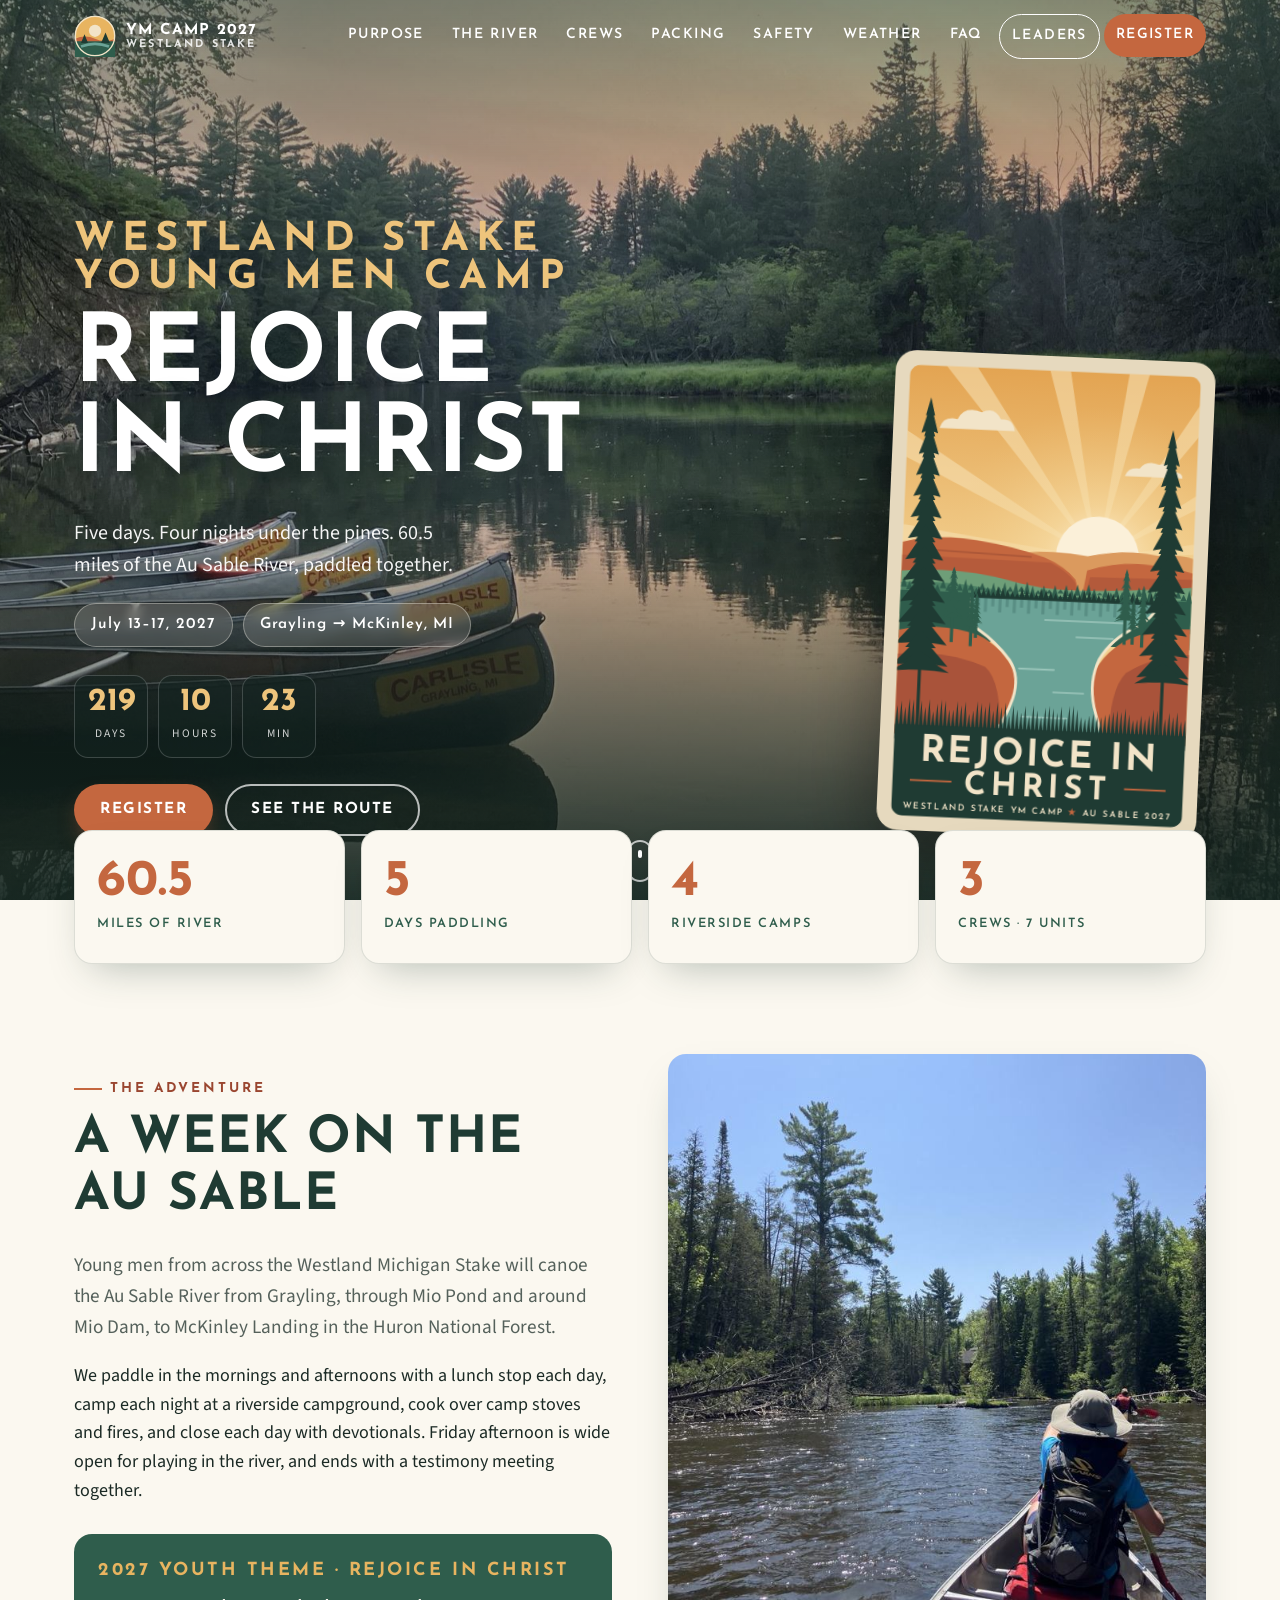
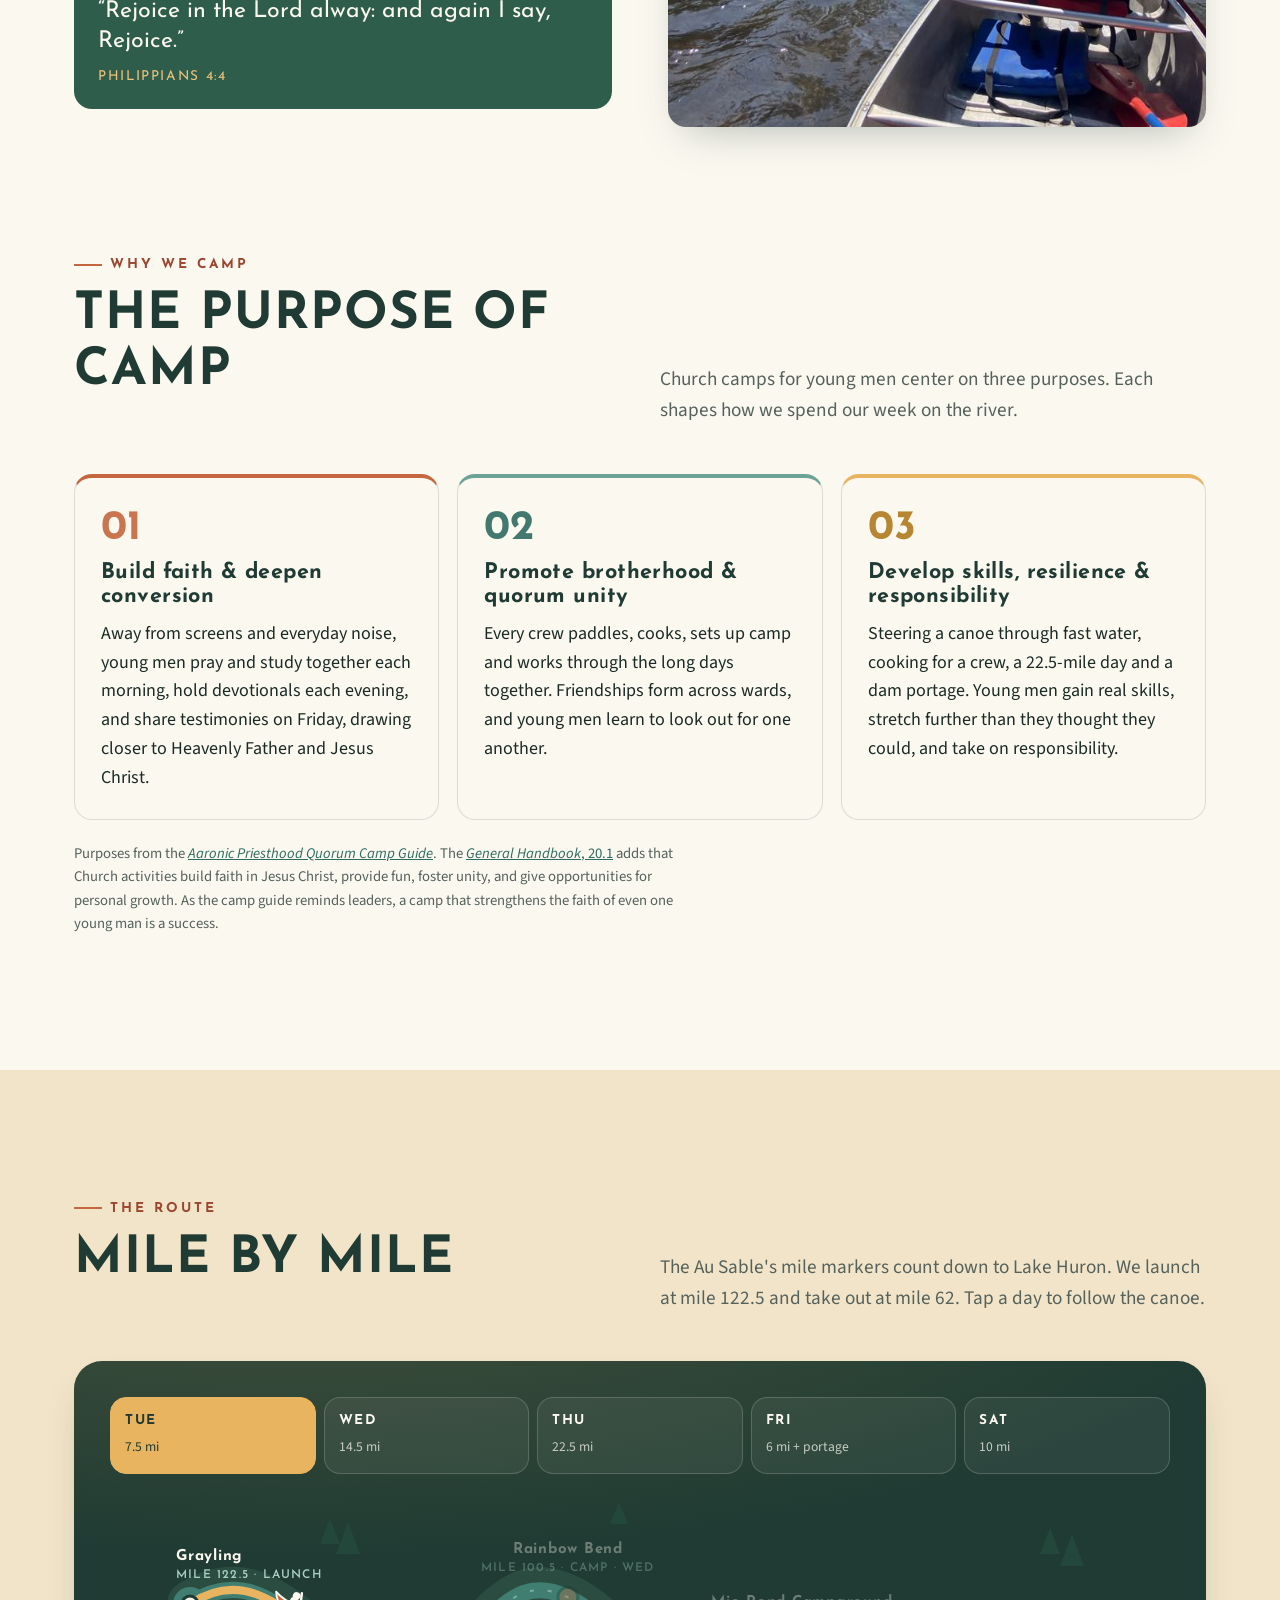
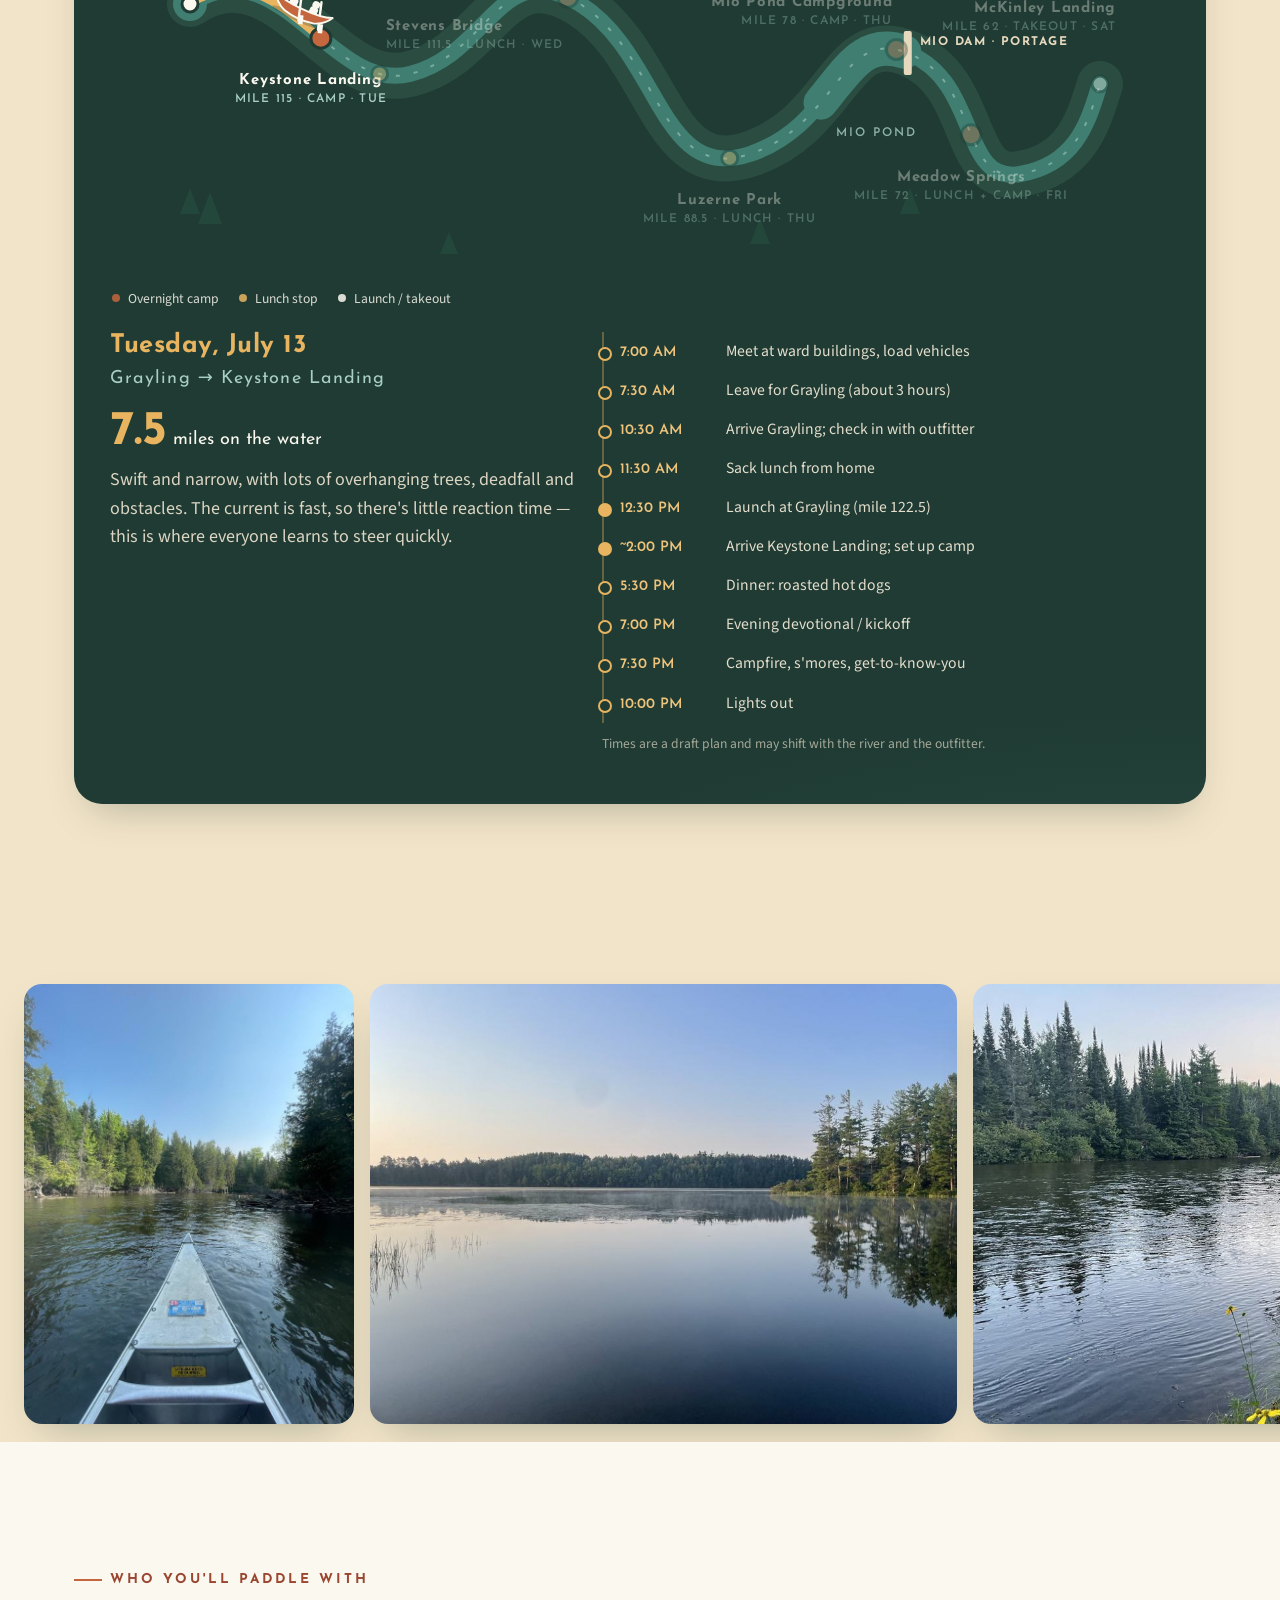
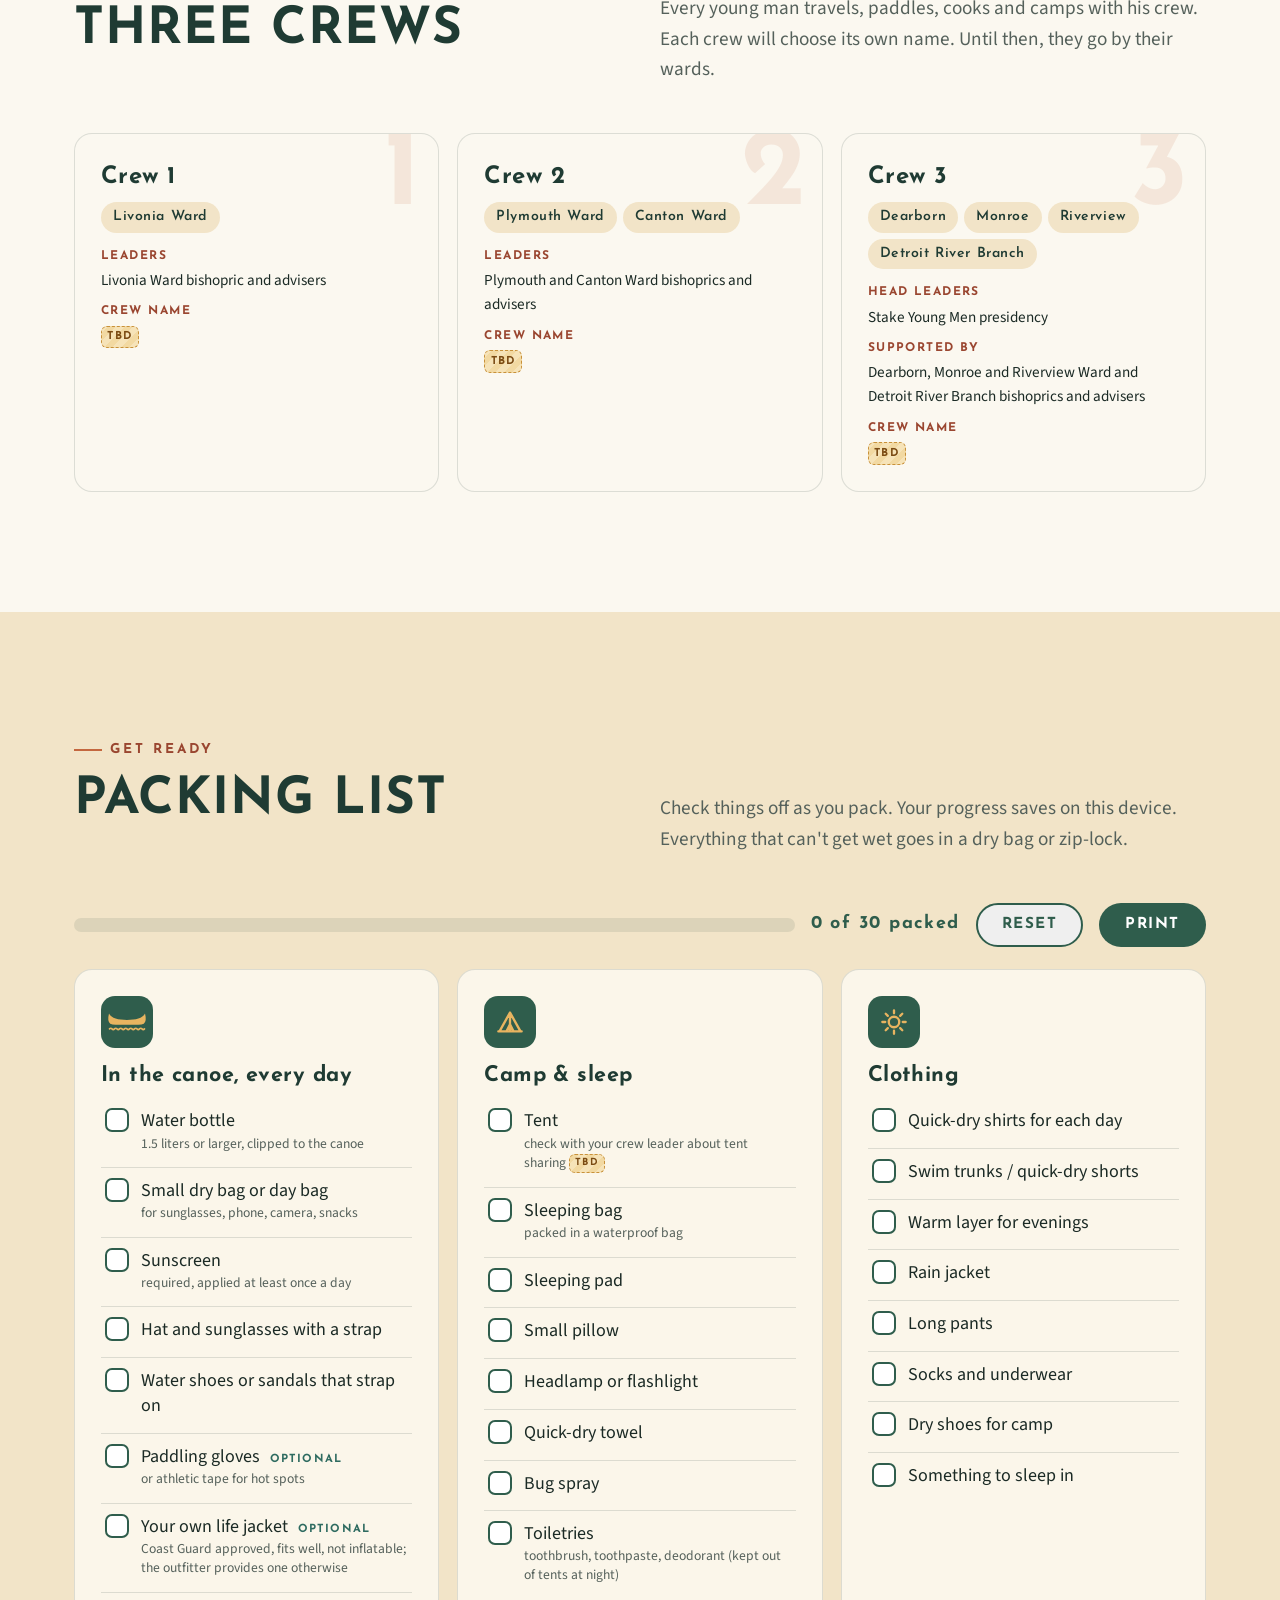
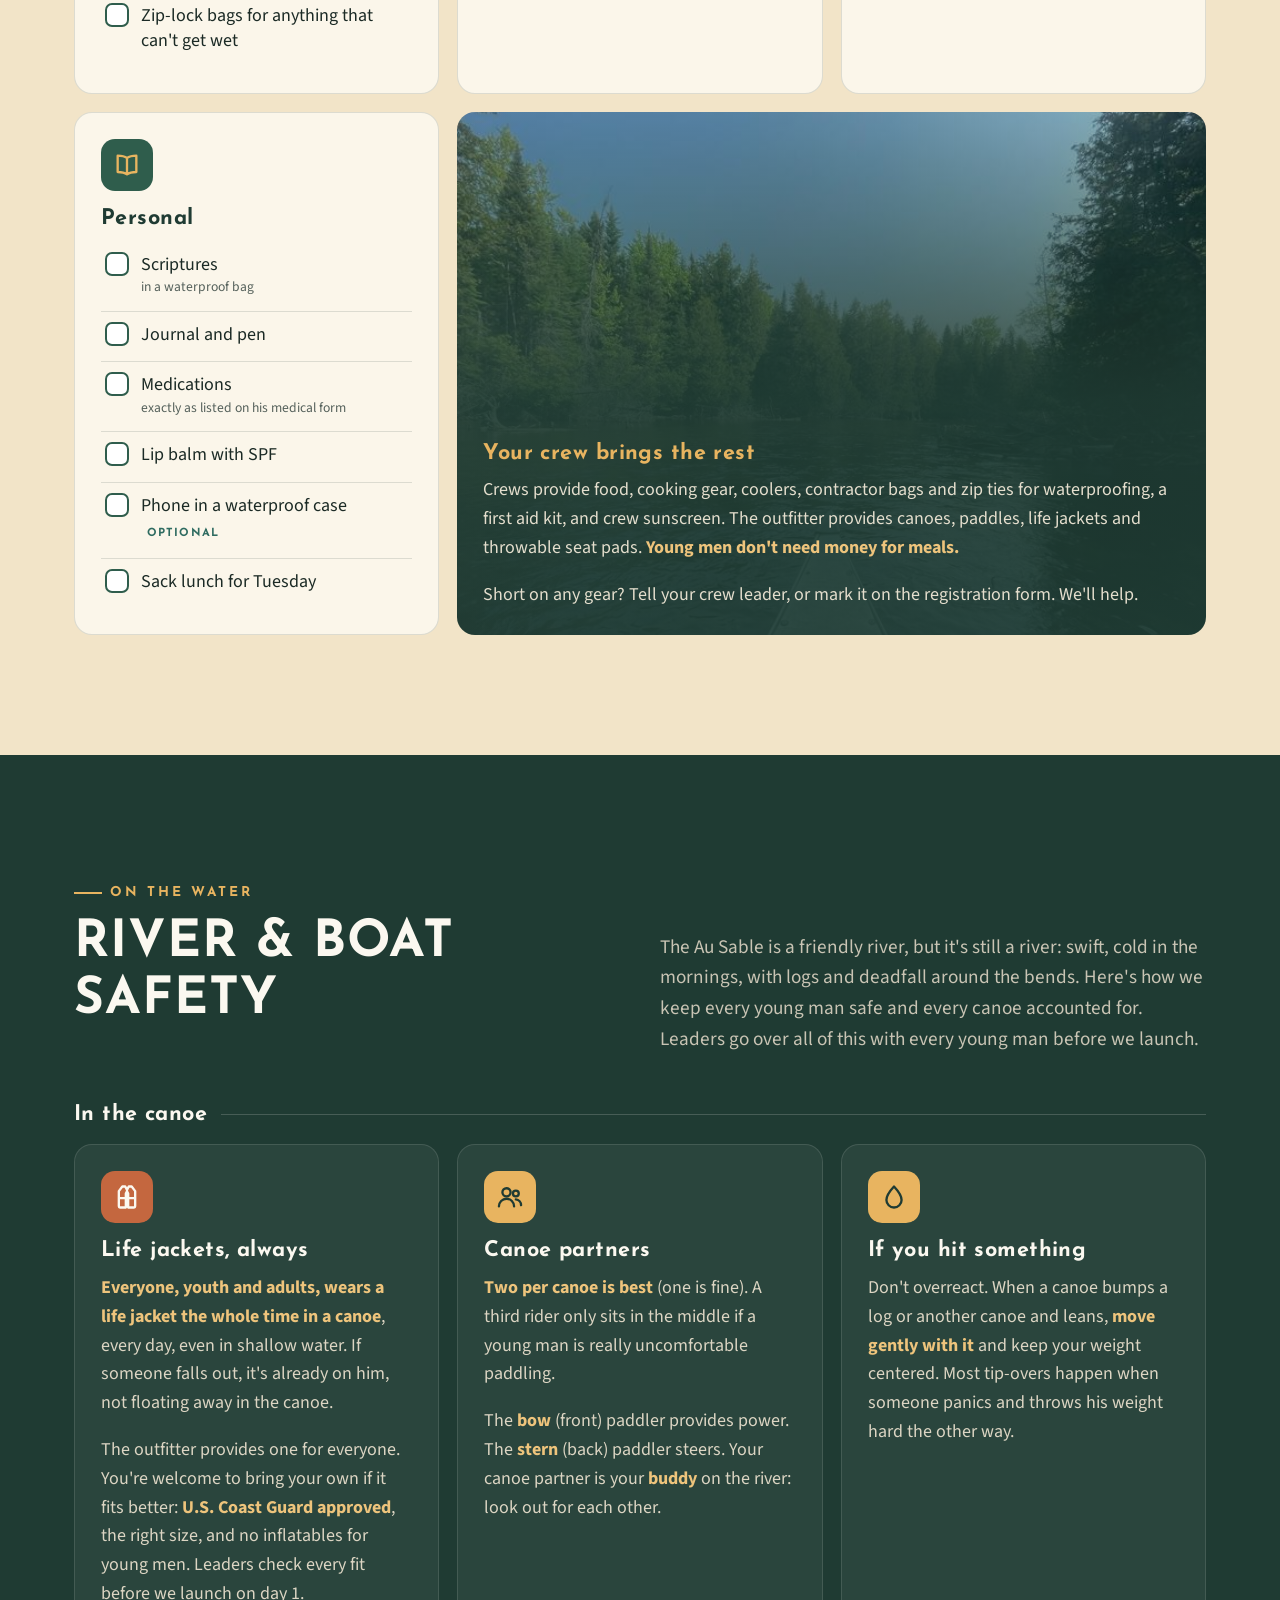
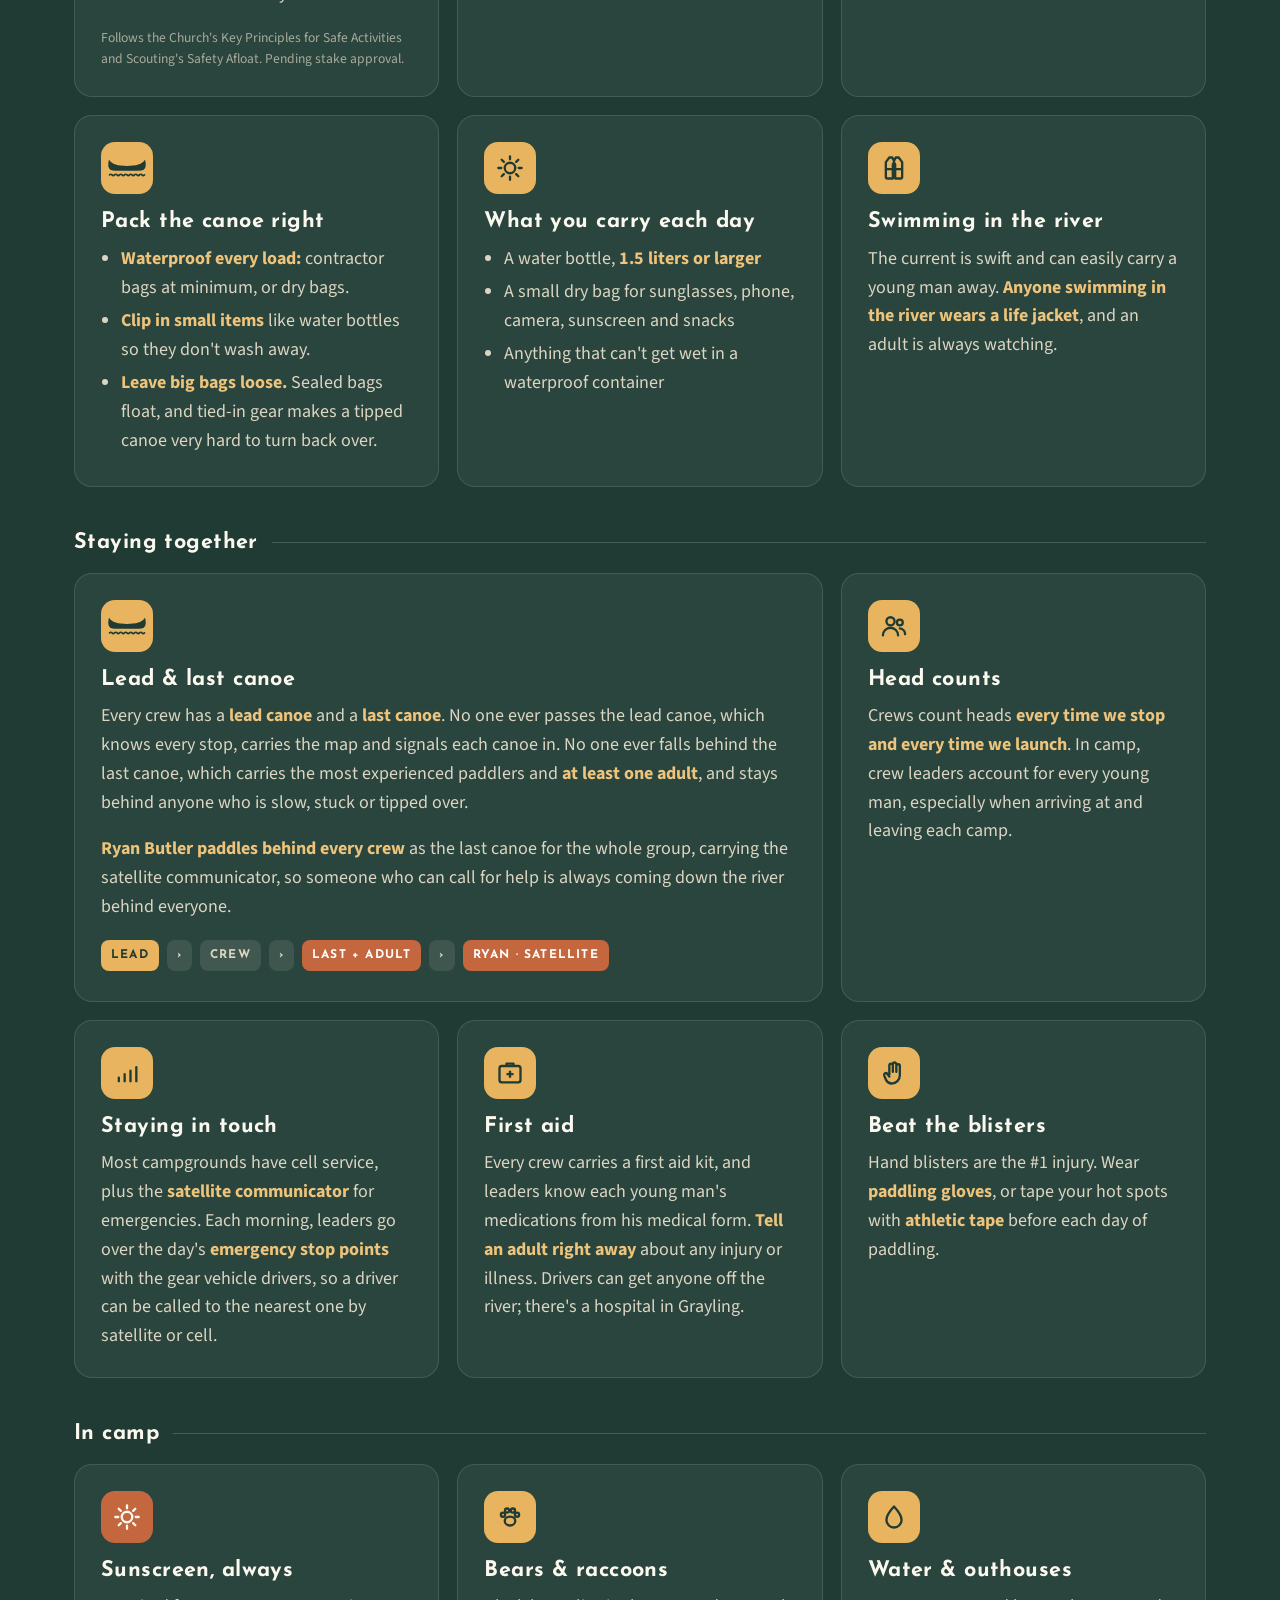
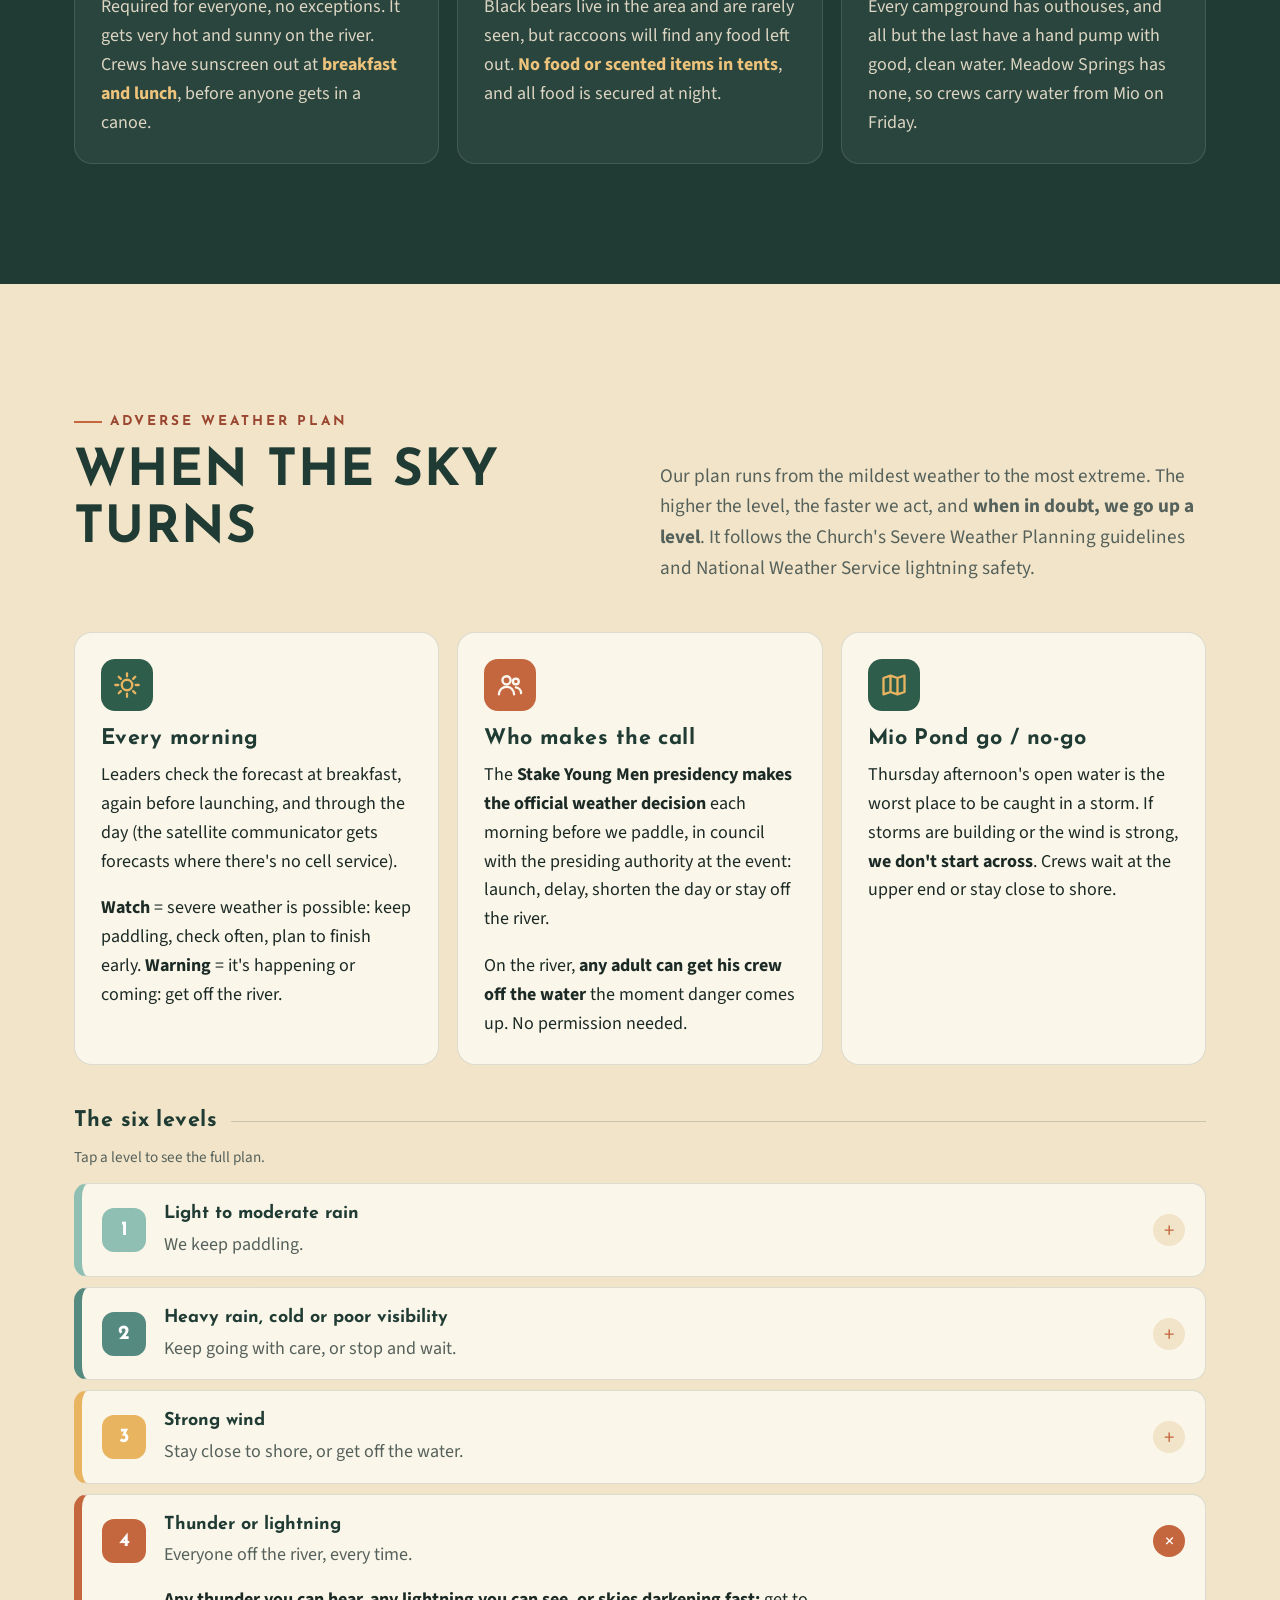
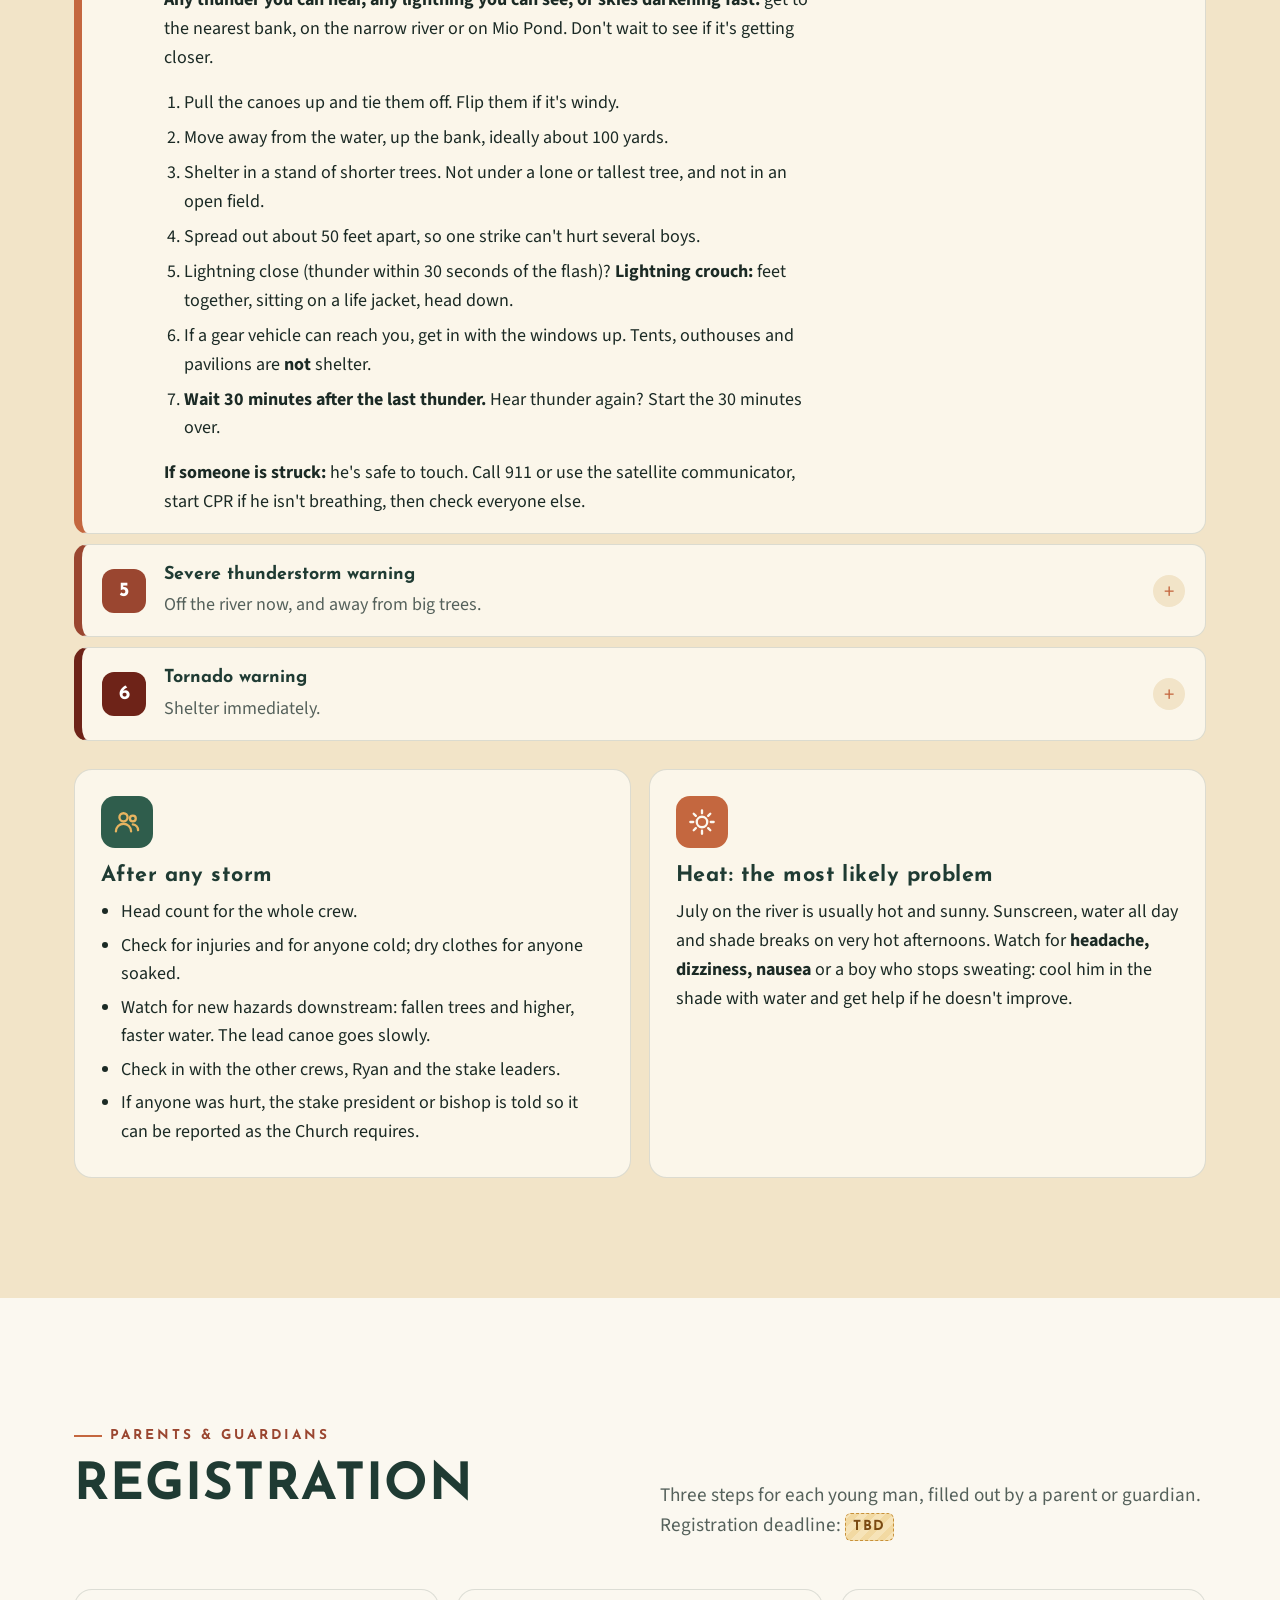
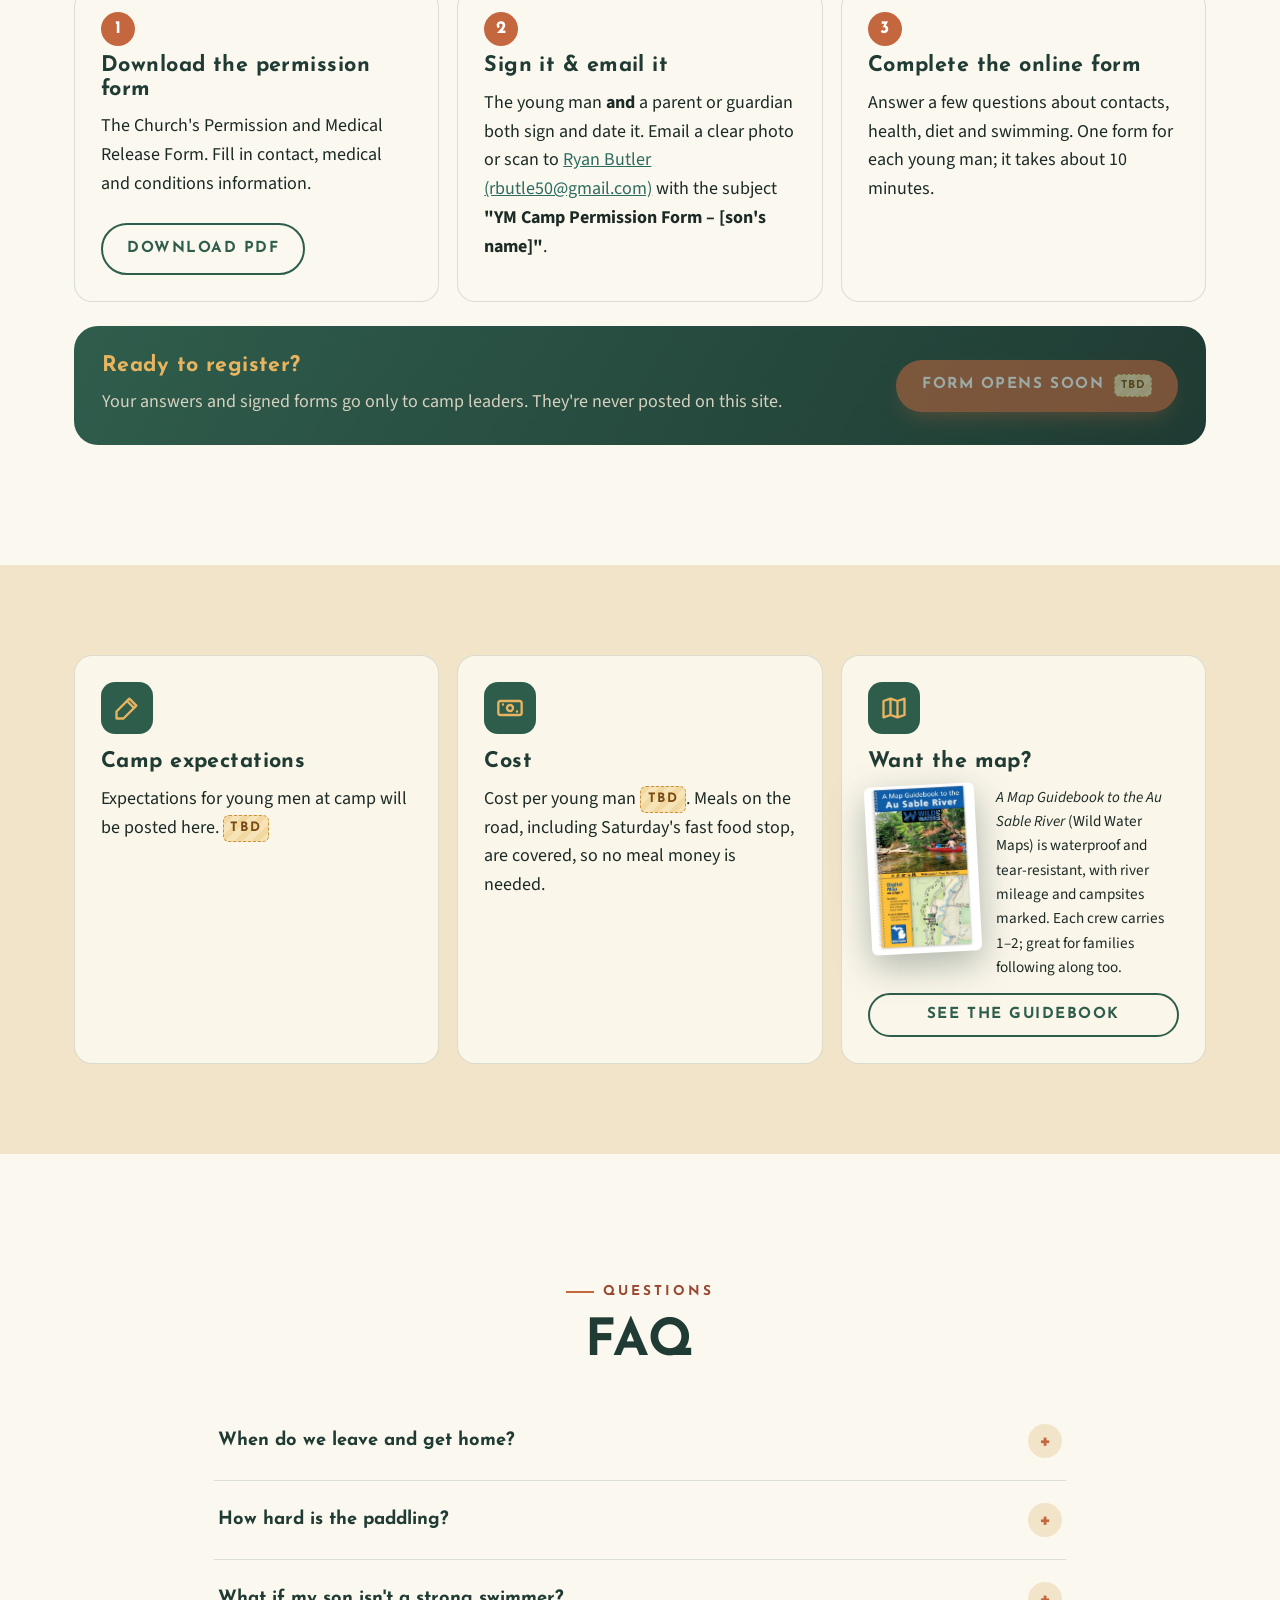
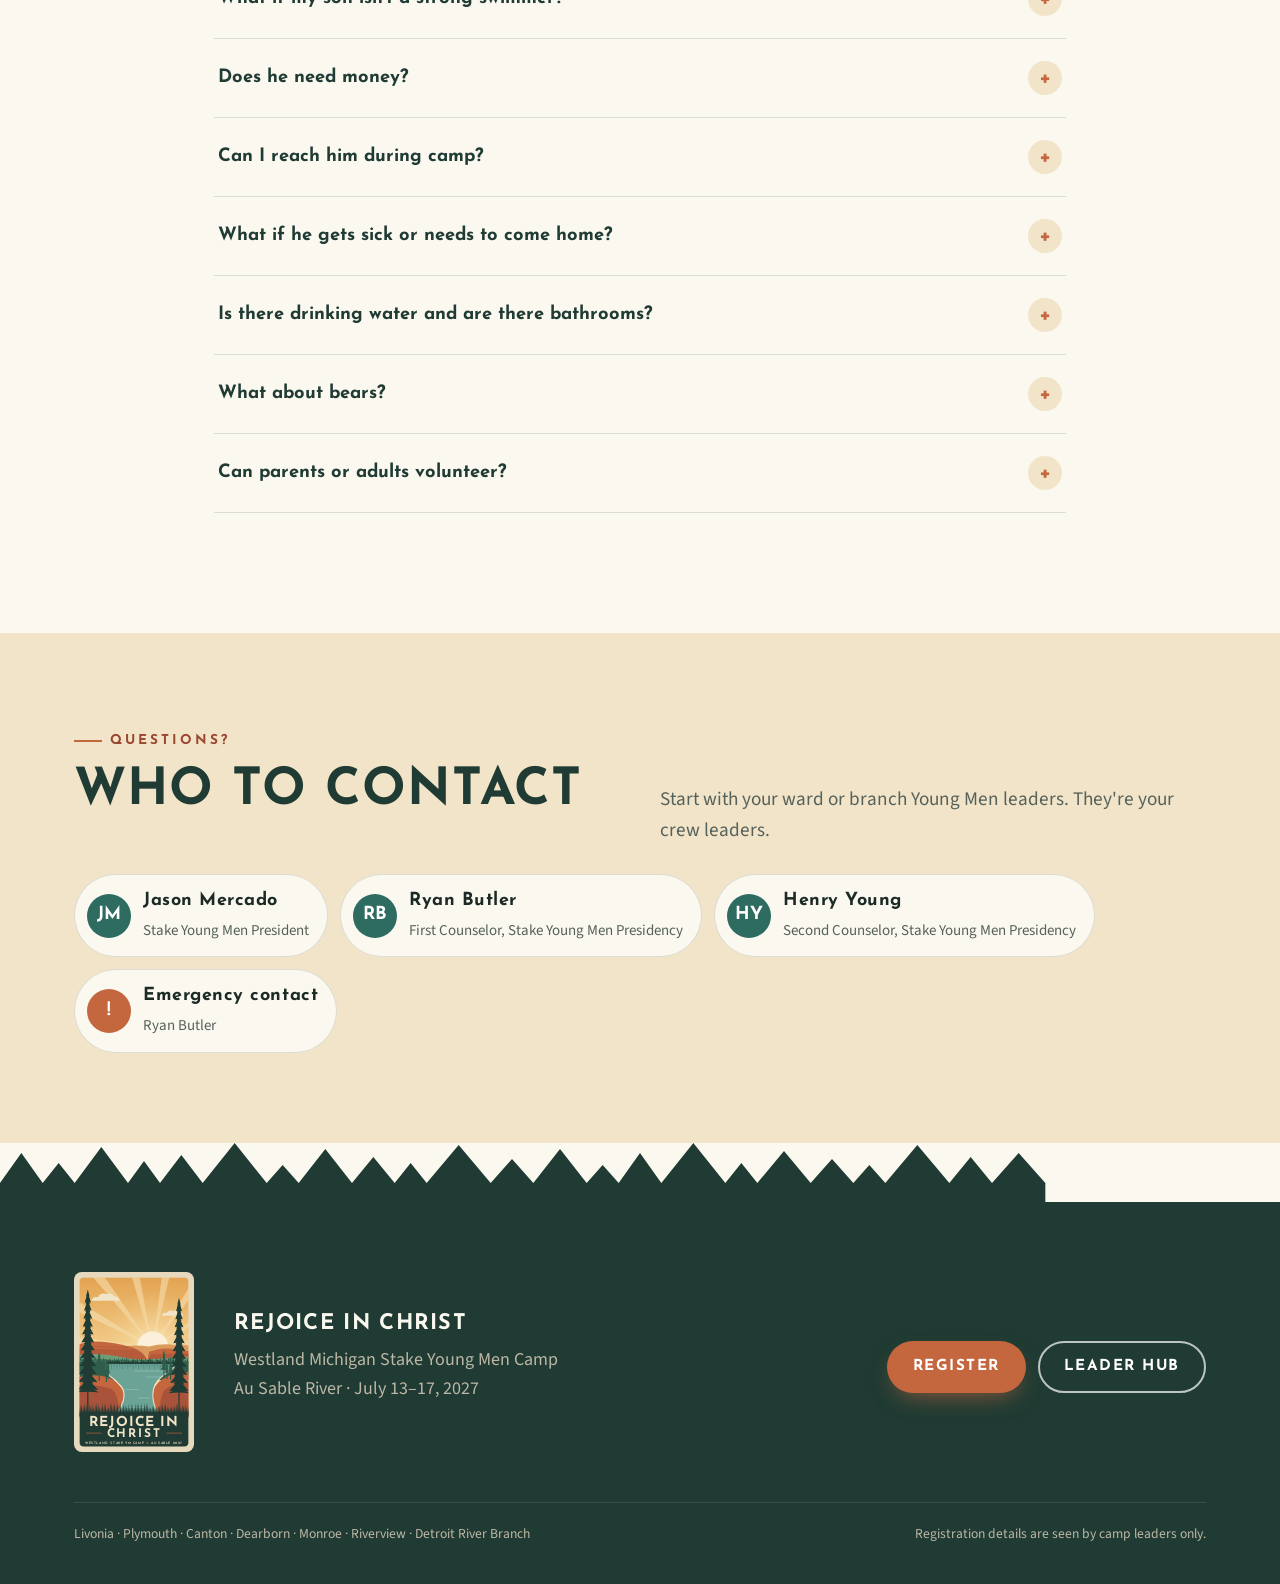
==== commit d7eb3a5d: "Expand river safety and add full adverse weather plan section Co-Authored-By: Claude Opus 5.5 <norep" ====
--- a/index.html
+++ b/index.html
@@ -62,6 +62,7 @@
       <li><a href="#crews">Crews</a></li>
       <li><a href="#packing">Packing</a></li>
       <li><a href="#safety">Safety</a></li>
+      <li><a href="#weather">Weather</a></li>
       <li><a href="#faq">FAQ</a></li>
       <li><a class="lead-link" href="leaders.html">Leaders</a></li>
       <li><a class="cta" href="#register">Register</a></li>
@@ -307,61 +308,217 @@
 <section class="bg-pine" id="safety">
   <div class="wrap">
     <div class="sec-head reveal">
-      <div><div class="eyebrow">On the water</div><h2>River safety</h2></div>
-      <p class="lede">The Au Sable is a friendly river, but it's still a river. Here's how we keep every young man safe and every canoe accounted for.</p>
-    </div>
+      <div><div class="eyebrow">On the water</div><h2>River &amp; boat safety</h2></div>
+      <p class="lede">The Au Sable is a friendly river, but it's still a river: swift, cold in the mornings, with logs and deadfall around the bends. Here's how we keep every young man safe and every canoe accounted for. Leaders go over all of this with every young man before we launch.</p>
+    </div>
+
+    <h3 class="sub-head reveal">In the canoe</h3>
     <div class="grid g3">
-      <div class="card reveal">
+      <div class="card rust reveal">
         <div class="ico"><svg aria-hidden="true"><use href="#i-vest"/></svg></div>
-        <h3>Life jackets</h3>
-        <p><strong>Everyone wears a life jacket the whole time in a canoe</strong>, every day, even in shallow water. If someone falls out, it's already on him. Anyone swimming in the river wears one too, since the current is swift.</p>
-        <p>The outfitter provides one for everyone. You're welcome to bring your own if it fits better: U.S. Coast Guard approved, the right size, and no inflatables for young men. <small>(Pending stake approval)</small></p>
+        <h3>Life jackets, always</h3>
+        <p><strong>Everyone, youth and adults, wears a life jacket the whole time in a canoe</strong>, every day, even in shallow water. If someone falls out, it's already on him, not floating away in the canoe.</p>
+        <p>The outfitter provides one for everyone. You're welcome to bring your own if it fits better: <strong>U.S. Coast Guard approved</strong>, the right size, and no inflatables for young men. Leaders check every fit before we launch on day 1.</p>
+        <p class="note-small">Follows the Church's Key Principles for Safe Activities and Scouting's Safety Afloat. Pending stake approval.</p>
       </div>
       <div class="card reveal d1">
-        <div class="ico"><svg aria-hidden="true"><use href="#i-canoe"/></svg></div>
-        <h3>Lead &amp; last canoe</h3>
-        <p>No one ever passes the <strong>lead canoe</strong>, and no one ever falls behind the <strong>last canoe</strong>, which always carries an adult. That's how each crew knows it has everyone.</p>
-        <div class="canoe-order" aria-hidden="true"><span class="lead">LEAD</span><span>›</span><span>CREW</span><span>›</span><span class="last">LAST + ADULT</span></div>
+        <div class="ico"><svg aria-hidden="true"><use href="#i-users"/></svg></div>
+        <h3>Canoe partners</h3>
+        <p><strong>Two per canoe is best</strong> (one is fine). A third rider only sits in the middle if a young man is really uncomfortable paddling.</p>
+        <p>The <strong>bow</strong> (front) paddler provides power. The <strong>stern</strong> (back) paddler steers. Your canoe partner is your <strong>buddy</strong> on the river: look out for each other.</p>
       </div>
       <div class="card reveal d2">
         <div class="ico"><svg aria-hidden="true"><use href="#i-drop"/></svg></div>
         <h3>If you hit something</h3>
-        <p>Don't overreact. When a canoe bumps a log and leans, <strong>move gently with it</strong> and keep your weight centered. Most tip-overs happen when someone throws his weight hard the other way.</p>
-      </div>
+        <p>Don't overreact. When a canoe bumps a log or another canoe and leans, <strong>move gently with it</strong> and keep your weight centered. Most tip-overs happen when someone panics and throws his weight hard the other way.</p>
+      </div>
+      <div class="card reveal">
+        <div class="ico"><svg aria-hidden="true"><use href="#i-canoe"/></svg></div>
+        <h3>Pack the canoe right</h3>
+        <ul>
+          <li><strong>Waterproof every load:</strong> contractor bags at minimum, or dry bags.</li>
+          <li><strong>Clip in small items</strong> like water bottles so they don't wash away.</li>
+          <li><strong>Leave big bags loose.</strong> Sealed bags float, and tied-in gear makes a tipped canoe very hard to turn back over.</li>
+        </ul>
+      </div>
+      <div class="card reveal d1">
+        <div class="ico"><svg aria-hidden="true"><use href="#i-sun"/></svg></div>
+        <h3>What you carry each day</h3>
+        <ul>
+          <li>A water bottle, <strong>1.5 liters or larger</strong></li>
+          <li>A small dry bag for sunglasses, phone, camera, sunscreen and snacks</li>
+          <li>Anything that can't get wet in a waterproof container</li>
+        </ul>
+      </div>
+      <div class="card reveal d2">
+        <div class="ico"><svg aria-hidden="true"><use href="#i-vest"/></svg></div>
+        <h3>Swimming in the river</h3>
+        <p>The current is swift and can easily carry a young man away. <strong>Anyone swimming in the river wears a life jacket</strong>, and an adult is always watching.</p>
+      </div>
+    </div>
+
+    <h3 class="sub-head reveal">Staying together</h3>
+    <div class="grid g3">
+      <div class="card reveal span2">
+        <div class="ico"><svg aria-hidden="true"><use href="#i-canoe"/></svg></div>
+        <h3>Lead &amp; last canoe</h3>
+        <p>Every crew has a <strong>lead canoe</strong> and a <strong>last canoe</strong>. No one ever passes the lead canoe, which knows every stop, carries the map and signals each canoe in. No one ever falls behind the last canoe, which carries the most experienced paddlers and <strong>at least one adult</strong>, and stays behind anyone who is slow, stuck or tipped over.</p>
+        <p><strong>Ryan Butler paddles behind every crew</strong> as the last canoe for the whole group, carrying the satellite communicator, so someone who can call for help is always coming down the river behind everyone.</p>
+        <div class="canoe-order" aria-hidden="true"><span class="lead">LEAD</span><span>›</span><span>CREW</span><span>›</span><span class="last">LAST + ADULT</span><span>›</span><span class="last">RYAN · SATELLITE</span></div>
+      </div>
+      <div class="card reveal d1">
+        <div class="ico"><svg aria-hidden="true"><use href="#i-users"/></svg></div>
+        <h3>Head counts</h3>
+        <p>Crews count heads <strong>every time we stop and every time we launch</strong>. In camp, crew leaders account for every young man, especially when arriving at and leaving each camp.</p>
+      </div>
+      <div class="card reveal">
+        <div class="ico"><svg aria-hidden="true"><use href="#i-signal"/></svg></div>
+        <h3>Staying in touch</h3>
+        <p>Most campgrounds have cell service, plus the <strong>satellite communicator</strong> for emergencies. Each morning, leaders go over the day's <strong>emergency stop points</strong> with the gear vehicle drivers, so a driver can be called to the nearest one by satellite or cell.</p>
+      </div>
+      <div class="card reveal d1">
+        <div class="ico"><svg aria-hidden="true"><use href="#i-plus"/></svg></div>
+        <h3>First aid</h3>
+        <p>Every crew carries a first aid kit, and leaders know each young man's medications from his medical form. <strong>Tell an adult right away</strong> about any injury or illness. Drivers can get anyone off the river; there's a hospital in Grayling.</p>
+      </div>
+      <div class="card reveal d2">
+        <div class="ico"><svg aria-hidden="true"><use href="#i-hand"/></svg></div>
+        <h3>Beat the blisters</h3>
+        <p>Hand blisters are the #1 injury. Wear <strong>paddling gloves</strong>, or tape your hot spots with <strong>athletic tape</strong> before each day of paddling.</p>
+      </div>
+    </div>
+
+    <h3 class="sub-head reveal">In camp</h3>
+    <div class="grid g3">
       <div class="card rust reveal">
         <div class="ico"><svg aria-hidden="true"><use href="#i-sun"/></svg></div>
         <h3>Sunscreen, always</h3>
         <p>Required for everyone, no exceptions. It gets very hot and sunny on the river. Crews have sunscreen out at <strong>breakfast and lunch</strong>, before anyone gets in a canoe.</p>
       </div>
       <div class="card reveal d1">
-        <div class="ico"><svg aria-hidden="true"><use href="#i-hand"/></svg></div>
-        <h3>Beat the blisters</h3>
-        <p>Hand blisters are the #1 injury. Wear <strong>paddling gloves</strong>, or tape your hot spots with <strong>athletic tape</strong> before each day of paddling.</p>
-      </div>
-      <div class="card reveal d2">
         <div class="ico"><svg aria-hidden="true"><use href="#i-paw"/></svg></div>
         <h3>Bears &amp; raccoons</h3>
         <p>Black bears live in the area and are rarely seen, but raccoons will find any food left out. <strong>No food or scented items in tents</strong>, and all food is secured at night.</p>
       </div>
-      <div class="card reveal">
-        <div class="ico"><svg aria-hidden="true"><use href="#i-plus"/></svg></div>
-        <h3>First aid</h3>
-        <p>Every crew carries a first aid kit, and leaders know each young man's medications from his medical form. <strong>Tell an adult right away</strong> about any injury or illness. There's a hospital in Grayling.</p>
-      </div>
-      <div class="card reveal d1">
+      <div class="card reveal d2">
         <div class="ico"><svg aria-hidden="true"><use href="#i-drop"/></svg></div>
         <h3>Water &amp; outhouses</h3>
         <p>Every campground has outhouses, and all but the last have a hand pump with good, clean water. Meadow Springs has none, so crews carry water from Mio on Friday.</p>
       </div>
+    </div>
+  </div>
+</section>
+
+<!-- WEATHER -->
+<section class="bg-paper" id="weather">
+  <div class="wrap">
+    <div class="sec-head reveal">
+      <div><div class="eyebrow">Adverse weather plan</div><h2>When the sky turns</h2></div>
+      <p class="lede">Our plan runs from the mildest weather to the most extreme. The higher the level, the faster we act, and <strong>when in doubt, we go up a level</strong>. It follows the Church's Severe Weather Planning guidelines and National Weather Service lightning safety.</p>
+    </div>
+
+    <div class="grid g3">
+      <div class="card reveal">
+        <div class="ico"><svg aria-hidden="true"><use href="#i-sun"/></svg></div>
+        <h3>Every morning</h3>
+        <p>Leaders check the forecast at breakfast, again before launching, and through the day (the satellite communicator gets forecasts where there's no cell service).</p>
+        <p><strong>Watch</strong> = severe weather is possible: keep paddling, check often, plan to finish early. <strong>Warning</strong> = it's happening or coming: get off the river.</p>
+      </div>
+      <div class="card rust reveal d1">
+        <div class="ico"><svg aria-hidden="true"><use href="#i-users"/></svg></div>
+        <h3>Who makes the call</h3>
+        <p>The <strong>Stake Young Men presidency makes the official weather decision</strong> each morning before we paddle, in council with the presiding authority at the event: launch, delay, shorten the day or stay off the river.</p>
+        <p>On the river, <strong>any adult can get his crew off the water</strong> the moment danger comes up. No permission needed.</p>
+      </div>
       <div class="card reveal d2">
-        <div class="ico"><svg aria-hidden="true"><use href="#i-signal"/></svg></div>
-        <h3>Staying in touch</h3>
-        <p>Most campgrounds have cell service, and <strong>Ryan Butler carries a satellite communicator</strong>, paddling behind every crew as the last canoe. Leaders can reach parents if a young man needs to come home.</p>
-      </div>
-      <div class="card rust reveal" style="grid-column:1/-1">
-        <div class="ico"><svg aria-hidden="true"><use href="#i-signal"/></svg></div>
-        <h3>Weather</h3>
-        <p>We paddle through rain. At the <strong>first thunder or lightning, everyone gets off the river</strong>, wherever we are, and waits 30 minutes after the last thunder before going back on. The Stake Young Men presidency makes the weather call each morning before we paddle, following a written Adverse Weather Plan based on Church and National Weather Service guidelines.</p>
+        <div class="ico"><svg aria-hidden="true"><use href="#i-map"/></svg></div>
+        <h3>Mio Pond go / no-go</h3>
+        <p>Thursday afternoon's open water is the worst place to be caught in a storm. If storms are building or the wind is strong, <strong>we don't start across</strong>. Crews wait at the upper end or stay close to shore.</p>
+      </div>
+    </div>
+
+    <h3 class="sub-head reveal">The six levels</h3>
+    <p class="wx-hint reveal">Tap a level to see the full plan.</p>
+    <div class="wx-ladder reveal">
+      <details class="wx l1">
+        <summary><span class="wx-n">1</span><span class="wx-t"><b>Light to moderate rain</b><em>We keep paddling.</em></span></summary>
+        <ul>
+          <li>Rain jackets on. Phones and cameras in dry bags.</li>
+          <li>Stay a little closer together than usual.</li>
+          <li>Watch for boys getting cold, especially in the morning or when it's windy.</li>
+        </ul>
+      </details>
+      <details class="wx l2">
+        <summary><span class="wx-n">2</span><span class="wx-t"><b>Heavy rain, cold or poor visibility</b><em>Keep going with care, or stop and wait.</em></span></summary>
+        <ul>
+          <li>Pull over and wait if the lead canoe can't see obstacles ahead or canoes are getting separated.</li>
+          <li><strong>Watch for cold.</strong> Shivering, clumsy hands or slow answers are early signs of hypothermia, even in July. Dry clothes, a warm layer, food and a warm drink at the next stop.</li>
+          <li>After heavy rain the river can rise and speed up, with new logs coming down. Slow down and leave more space.</li>
+          <li>Bail out canoes taking on water.</li>
+        </ul>
+      </details>
+      <details class="wx l3">
+        <summary><span class="wx-n">3</span><span class="wx-t"><b>Strong wind</b><em>Stay close to shore, or get off the water.</em></span></summary>
+        <ul>
+          <li>Narrow river: keep paddling carefully. Gusts push canoes into banks and overhanging trees.</li>
+          <li><strong>Mio Pond: stay near shore and don't cross open water.</strong> If waves break over the sides, get to shore and wait.</li>
+          <li>Everyone fastens his life jacket.</li>
+          <li>Watch the trees overhead: wind brings down dead limbs.</li>
+        </ul>
+      </details>
+      <details class="wx l4" open>
+        <summary><span class="wx-n">4</span><span class="wx-t"><b>Thunder or lightning</b><em>Everyone off the river, every time.</em></span></summary>
+        <p><strong>Any thunder you can hear, any lightning you can see, or skies darkening fast:</strong> get to the nearest bank, on the narrow river or on Mio Pond. Don't wait to see if it's getting closer.</p>
+        <ol>
+          <li>Pull the canoes up and tie them off. Flip them if it's windy.</li>
+          <li>Move away from the water, up the bank, ideally about 100 yards.</li>
+          <li>Shelter in a stand of shorter trees. Not under a lone or tallest tree, and not in an open field.</li>
+          <li>Spread out about 50 feet apart, so one strike can't hurt several boys.</li>
+          <li>Lightning close (thunder within 30 seconds of the flash)? <strong>Lightning crouch:</strong> feet together, sitting on a life jacket, head down.</li>
+          <li>If a gear vehicle can reach you, get in with the windows up. Tents, outhouses and pavilions are <strong>not</strong> shelter.</li>
+          <li><strong>Wait 30 minutes after the last thunder.</strong> Hear thunder again? Start the 30 minutes over.</li>
+        </ol>
+        <p><strong>If someone is struck:</strong> he's safe to touch. Call 911 or use the satellite communicator, start CPR if he isn't breathing, then check everyone else.</p>
+      </details>
+      <details class="wx l5">
+        <summary><span class="wx-n">5</span><span class="wx-t"><b>Severe thunderstorm warning</b><em>Off the river now, and away from big trees.</em></span></summary>
+        <ul>
+          <li>Everything in level 4, plus:</li>
+          <li><strong>Falling trees and limbs are the biggest danger.</strong> Stay clear of tall and dead trees. Look up before you settle in.</li>
+          <li>Get to vehicles if at all possible. Ryan calls the drivers to each crew's nearest emergency stop point.</li>
+          <li>Hail: cover your head and neck with a life jacket or pack.</li>
+          <li>At camp: leave the tents and get into vehicles, boys first.</li>
+          <li>Back on the water only after 30 minutes with no thunder <strong>and</strong> the warning is lifted.</li>
+        </ul>
+      </details>
+      <details class="wx l6">
+        <summary><span class="wx-n">6</span><span class="wx-t"><b>Tornado warning</b><em>Shelter immediately.</em></span></summary>
+        <ul>
+          <li>Off the river at once.</li>
+          <li>Best: a sturdy building, if one is close.</li>
+          <li>No building: lie flat in a ditch or low spot, <strong>away from trees and vehicles</strong>, covering your head and neck. Don't stay in a vehicle during a tornado.</li>
+          <li>At camp: the same. Leave the tents for the lowest ground away from trees.</li>
+          <li>Once it passes: head count, first aid, then contact the other crews and the stake leaders.</li>
+        </ul>
+      </details>
+    </div>
+
+    <div class="grid g2" style="margin-top:28px">
+      <div class="card reveal">
+        <div class="ico"><svg aria-hidden="true"><use href="#i-users"/></svg></div>
+        <h3>After any storm</h3>
+        <ul>
+          <li>Head count for the whole crew.</li>
+          <li>Check for injuries and for anyone cold; dry clothes for anyone soaked.</li>
+          <li>Watch for new hazards downstream: fallen trees and higher, faster water. The lead canoe goes slowly.</li>
+          <li>Check in with the other crews, Ryan and the stake leaders.</li>
+          <li>If anyone was hurt, the stake president or bishop is told so it can be reported as the Church requires.</li>
+        </ul>
+      </div>
+      <div class="card rust reveal d1">
+        <div class="ico"><svg aria-hidden="true"><use href="#i-sun"/></svg></div>
+        <h3>Heat: the most likely problem</h3>
+        <p>July on the river is usually hot and sunny. Sunscreen, water all day and shade breaks on very hot afternoons. Watch for <strong>headache, dizziness, nausea</strong> or a boy who stops sweating: cool him in the shade with water and get help if he doesn't improve.</p>
       </div>
     </div>
   </div>
--- a/assets/css/site.css
+++ b/assets/css/site.css
@@ -405,3 +405,25 @@
 @keyframes shake{25%{transform:translateX(-8px)}75%{transform:translateX(8px)}}
 .sr{position:absolute;width:1px;height:1px;overflow:hidden;clip:rect(0 0 0 0)}
 .lock-out{margin-left:auto}
+
+/* Safety sub-heads + weather ladder */
+.sub-head{font-size:1.35rem;margin:44px 0 18px;display:flex;align-items:center;gap:14px}
+.sub-head::after{content:"";flex:1;height:1px;background:currentColor;opacity:.18}
+.sec-head + .sub-head{margin-top:0}
+.wx-hint{color:var(--muted);margin:-6px 0 14px;font-size:.95rem}
+.wx-ladder{display:grid;gap:10px}
+.wx{--c:var(--teal);background:#FBF6EA;border:1px solid var(--line);border-left:8px solid var(--c);border-radius:14px;overflow:hidden}
+.wx.l1{--c:#8FBFB3}.wx.l2{--c:var(--teal-2)}.wx.l3{--c:var(--gold)}.wx.l4{--c:var(--rust)}.wx.l5{--c:var(--rust-ink)}.wx.l6{--c:#6E2318}
+.wx summary{list-style:none;cursor:pointer;display:flex;align-items:center;gap:18px;padding:16px 20px}
+.wx summary::-webkit-details-marker{display:none}
+.wx summary::after{content:"+";margin-left:auto;flex:none;width:32px;height:32px;border-radius:50%;display:grid;place-items:center;background:var(--paper);color:var(--rust);font-size:1.3rem;transition:transform .3s}
+.wx[open] summary::after{transform:rotate(45deg);background:var(--c);color:#fff}
+.wx-n{flex:none;width:44px;height:44px;border-radius:12px;display:grid;place-items:center;background:var(--c);color:#fff;font-family:var(--display);font-weight:700;font-size:1.25rem}
+.wx-t{display:flex;flex-direction:column;gap:2px}
+.wx-t b{font-family:var(--display);font-size:1.12rem;color:var(--pine-2)}
+.wx-t em{font-style:normal;color:var(--muted)}
+.wx > ul,.wx > ol,.wx > p{margin:0 20px 16px 82px;max-width:72ch}
+.wx > ul,.wx > ol{padding-left:1.1em}
+.wx li{margin:.35em 0}
+@media (max-width:640px){.wx > ul,.wx > ol,.wx > p{margin-left:20px}.wx summary{gap:12px;padding:14px}}
+.card.span2{grid-column:span 2}@media (max-width:640px){.card.span2{grid-column:auto}}
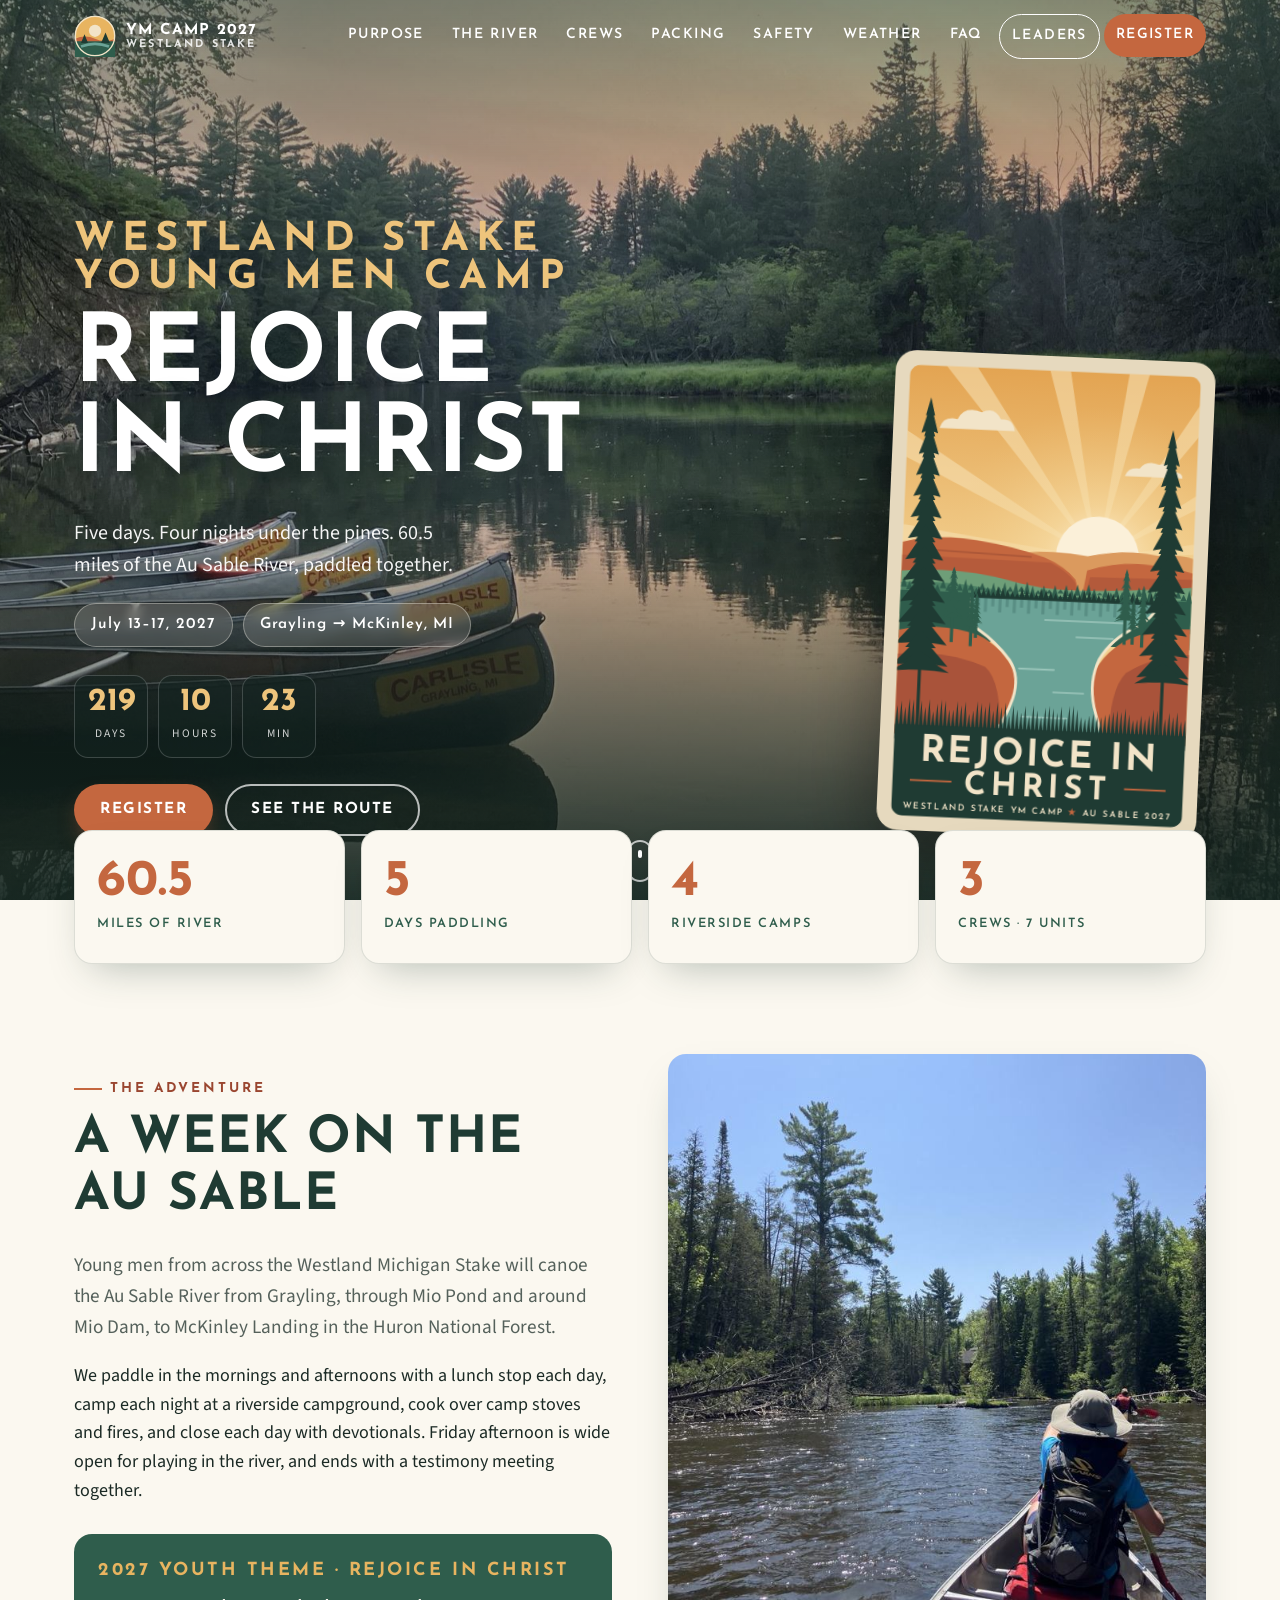
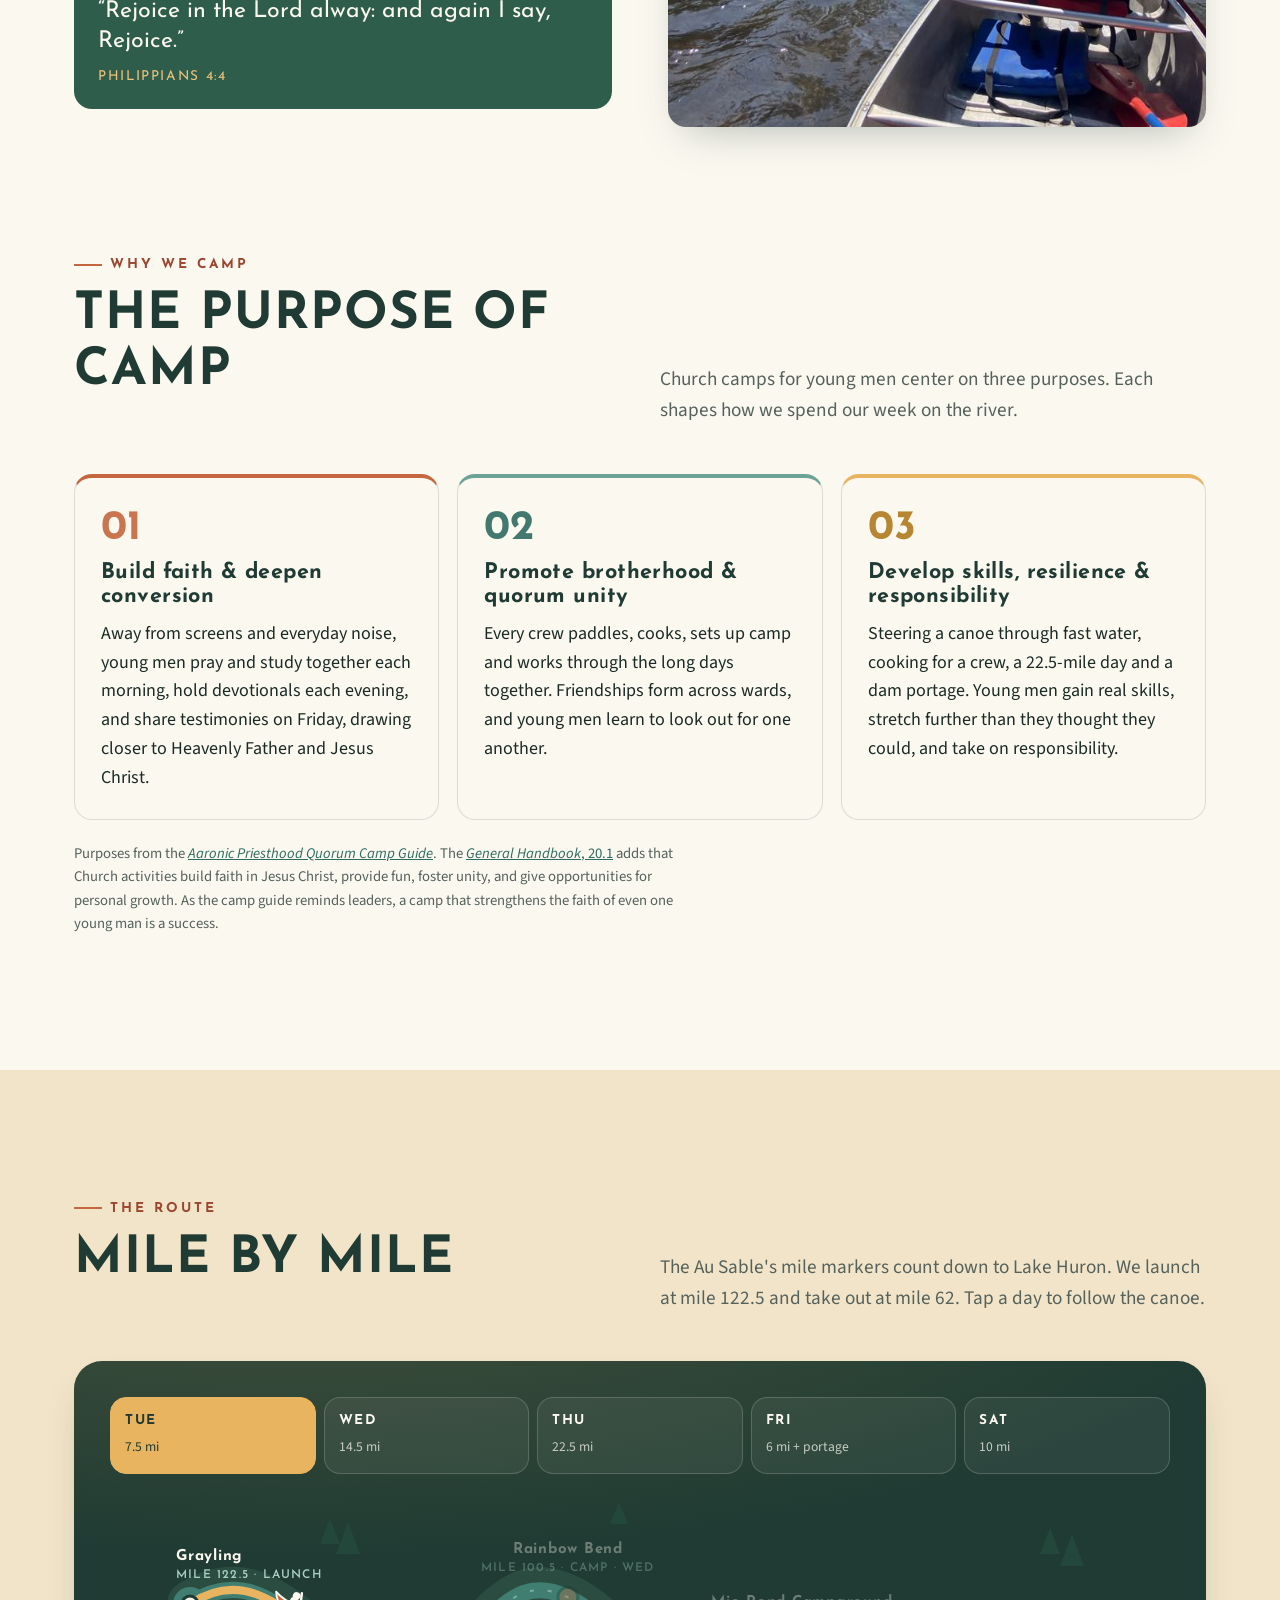
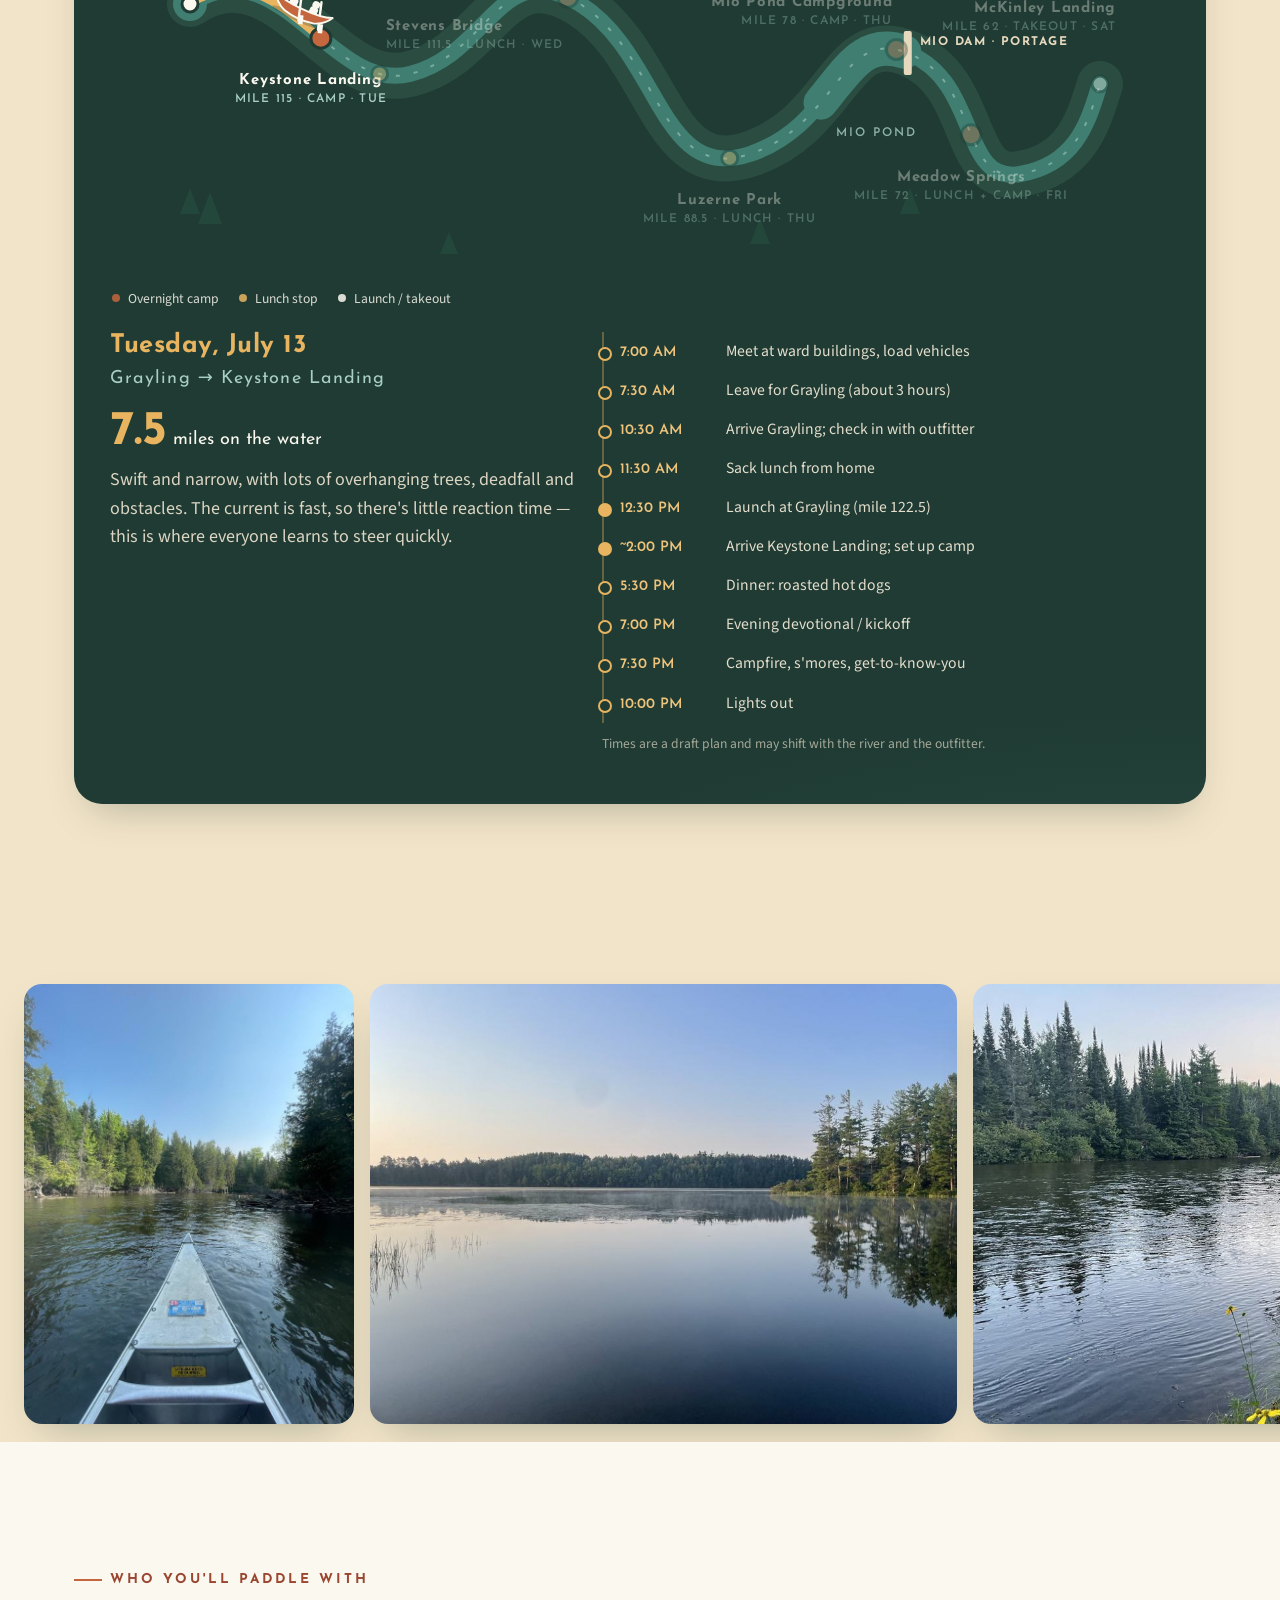
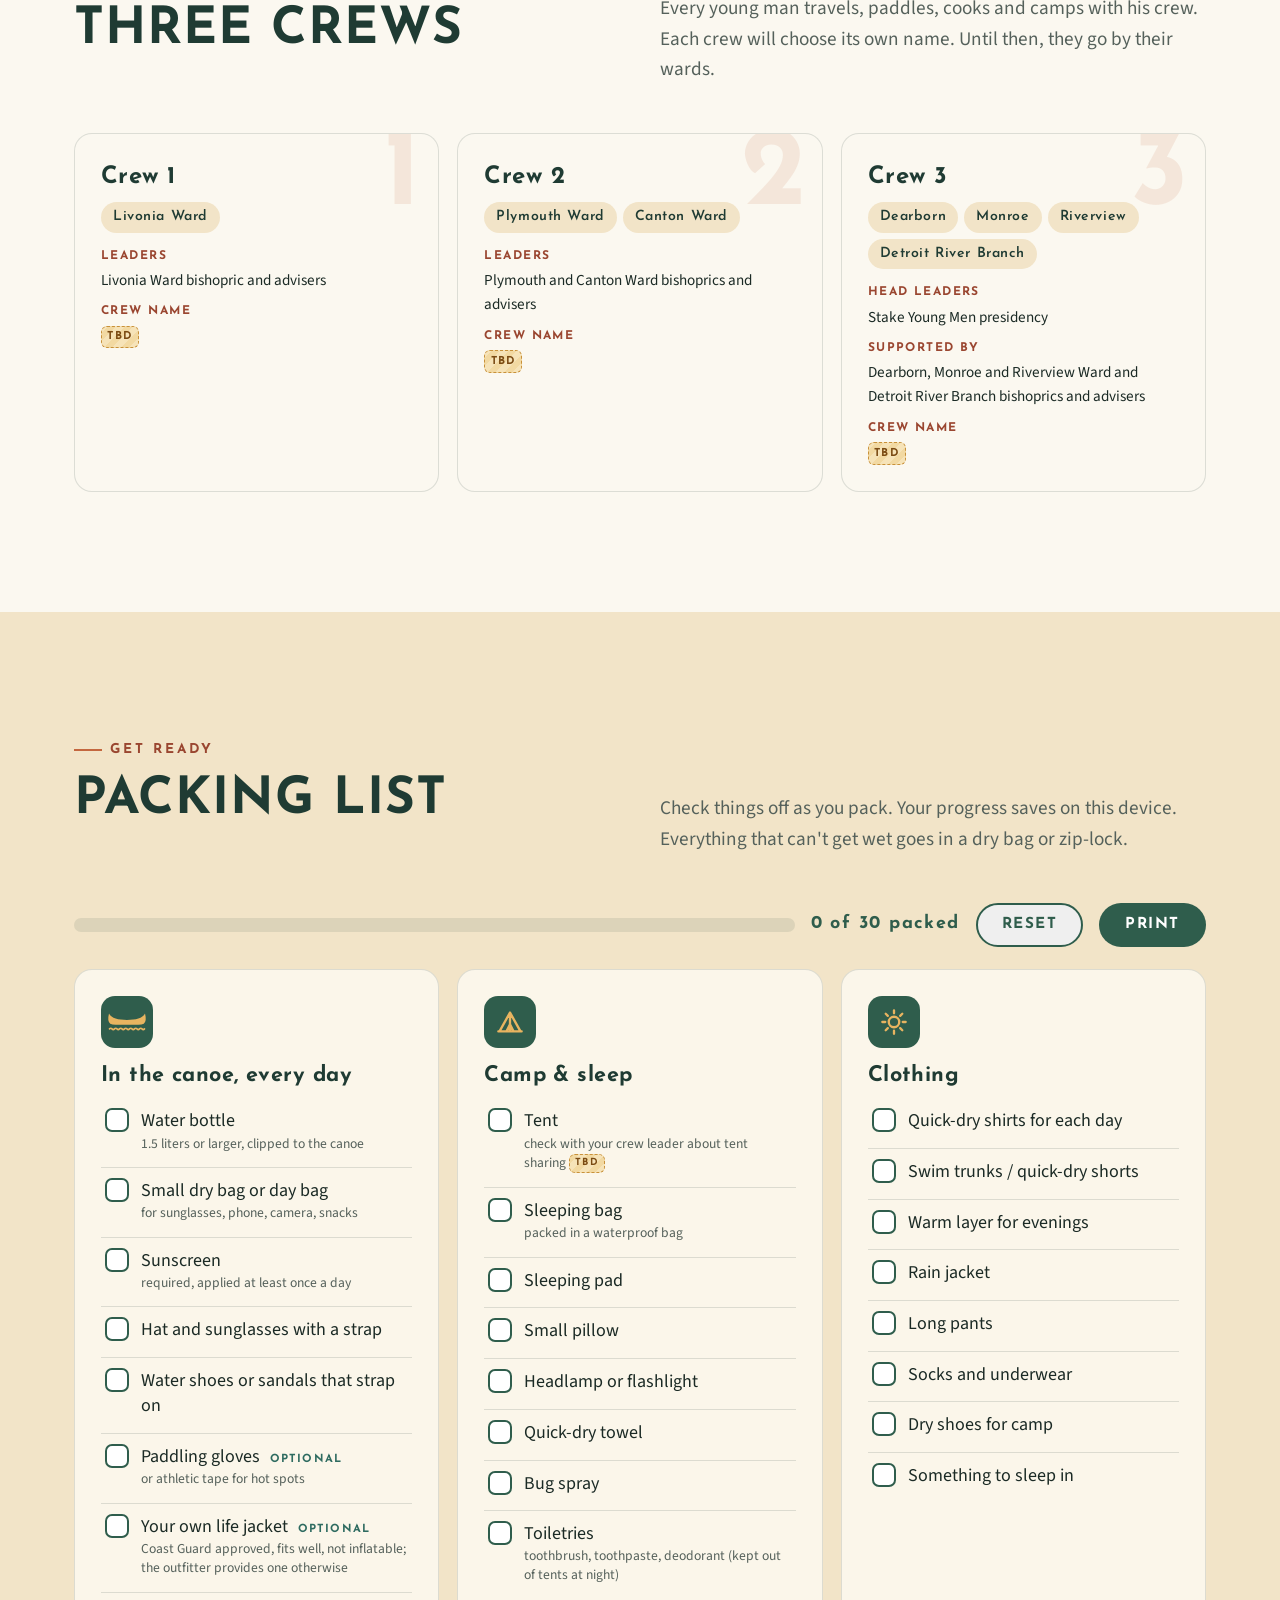
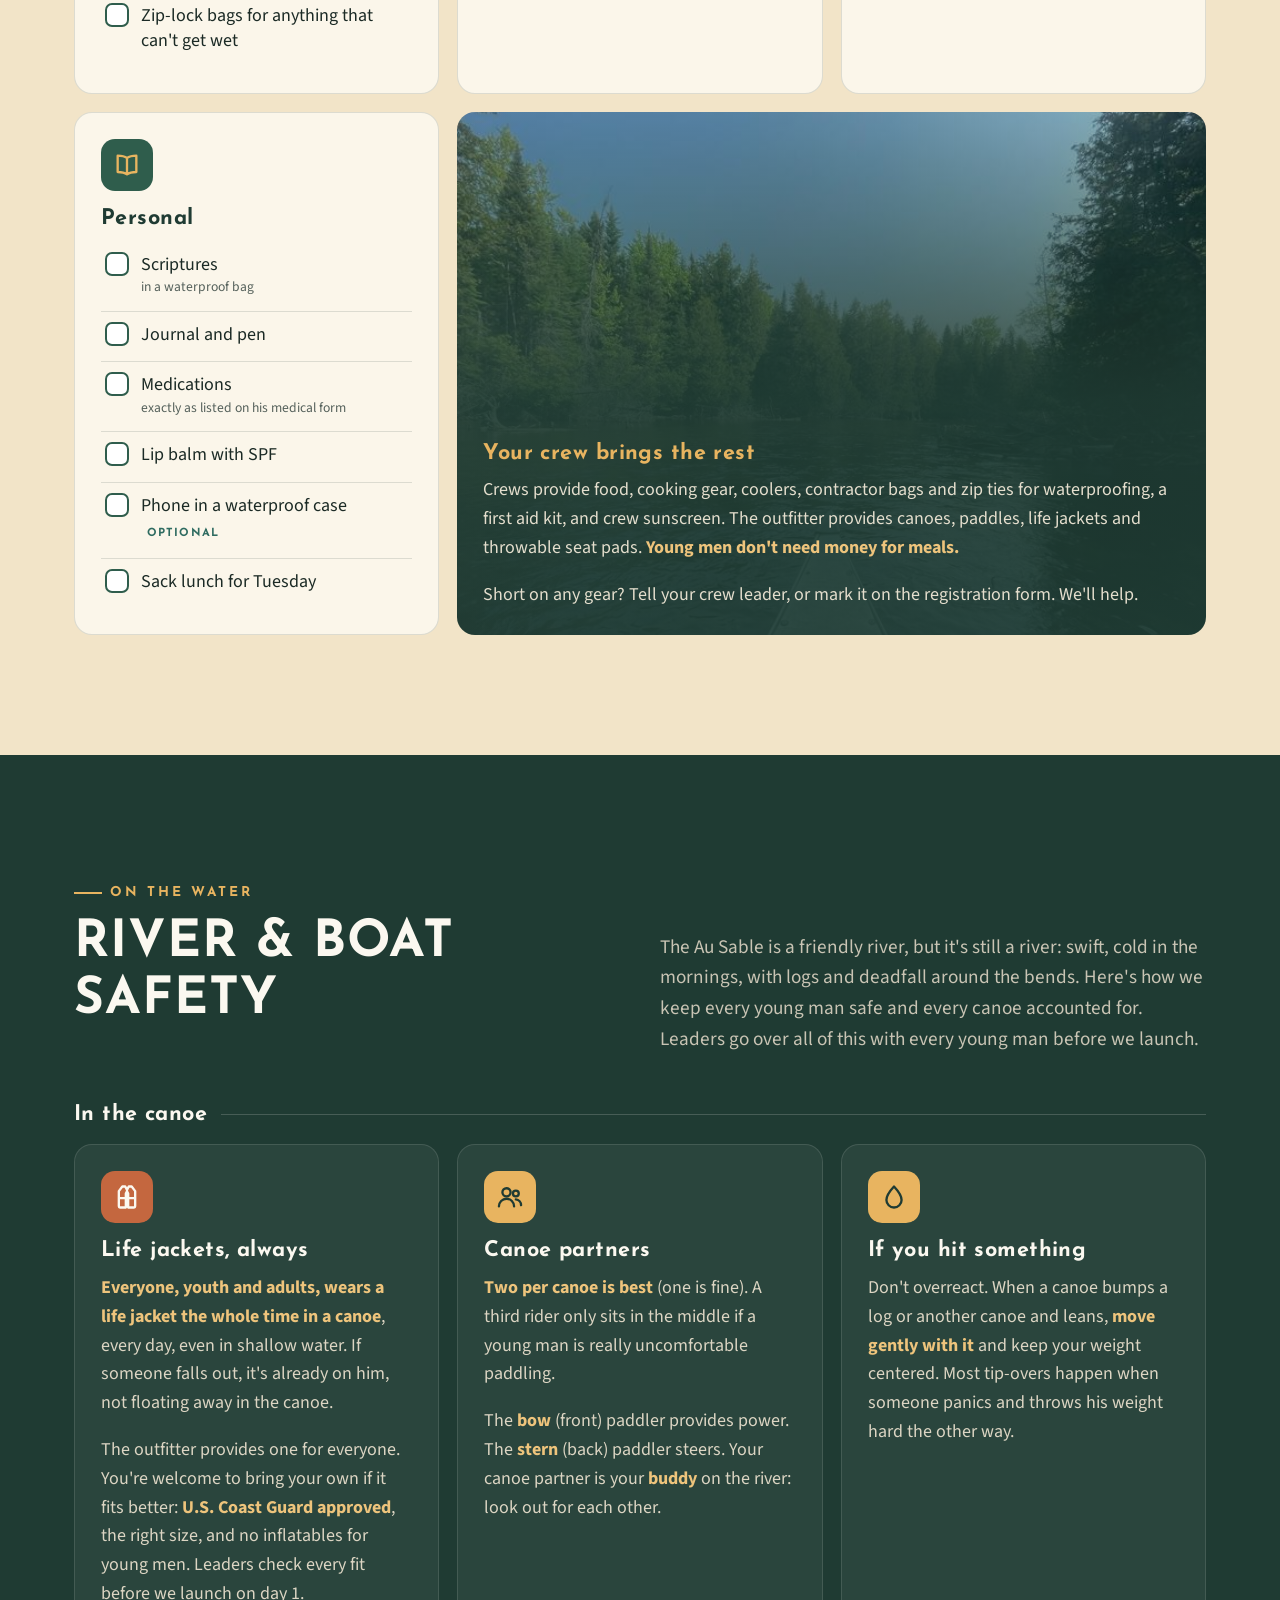
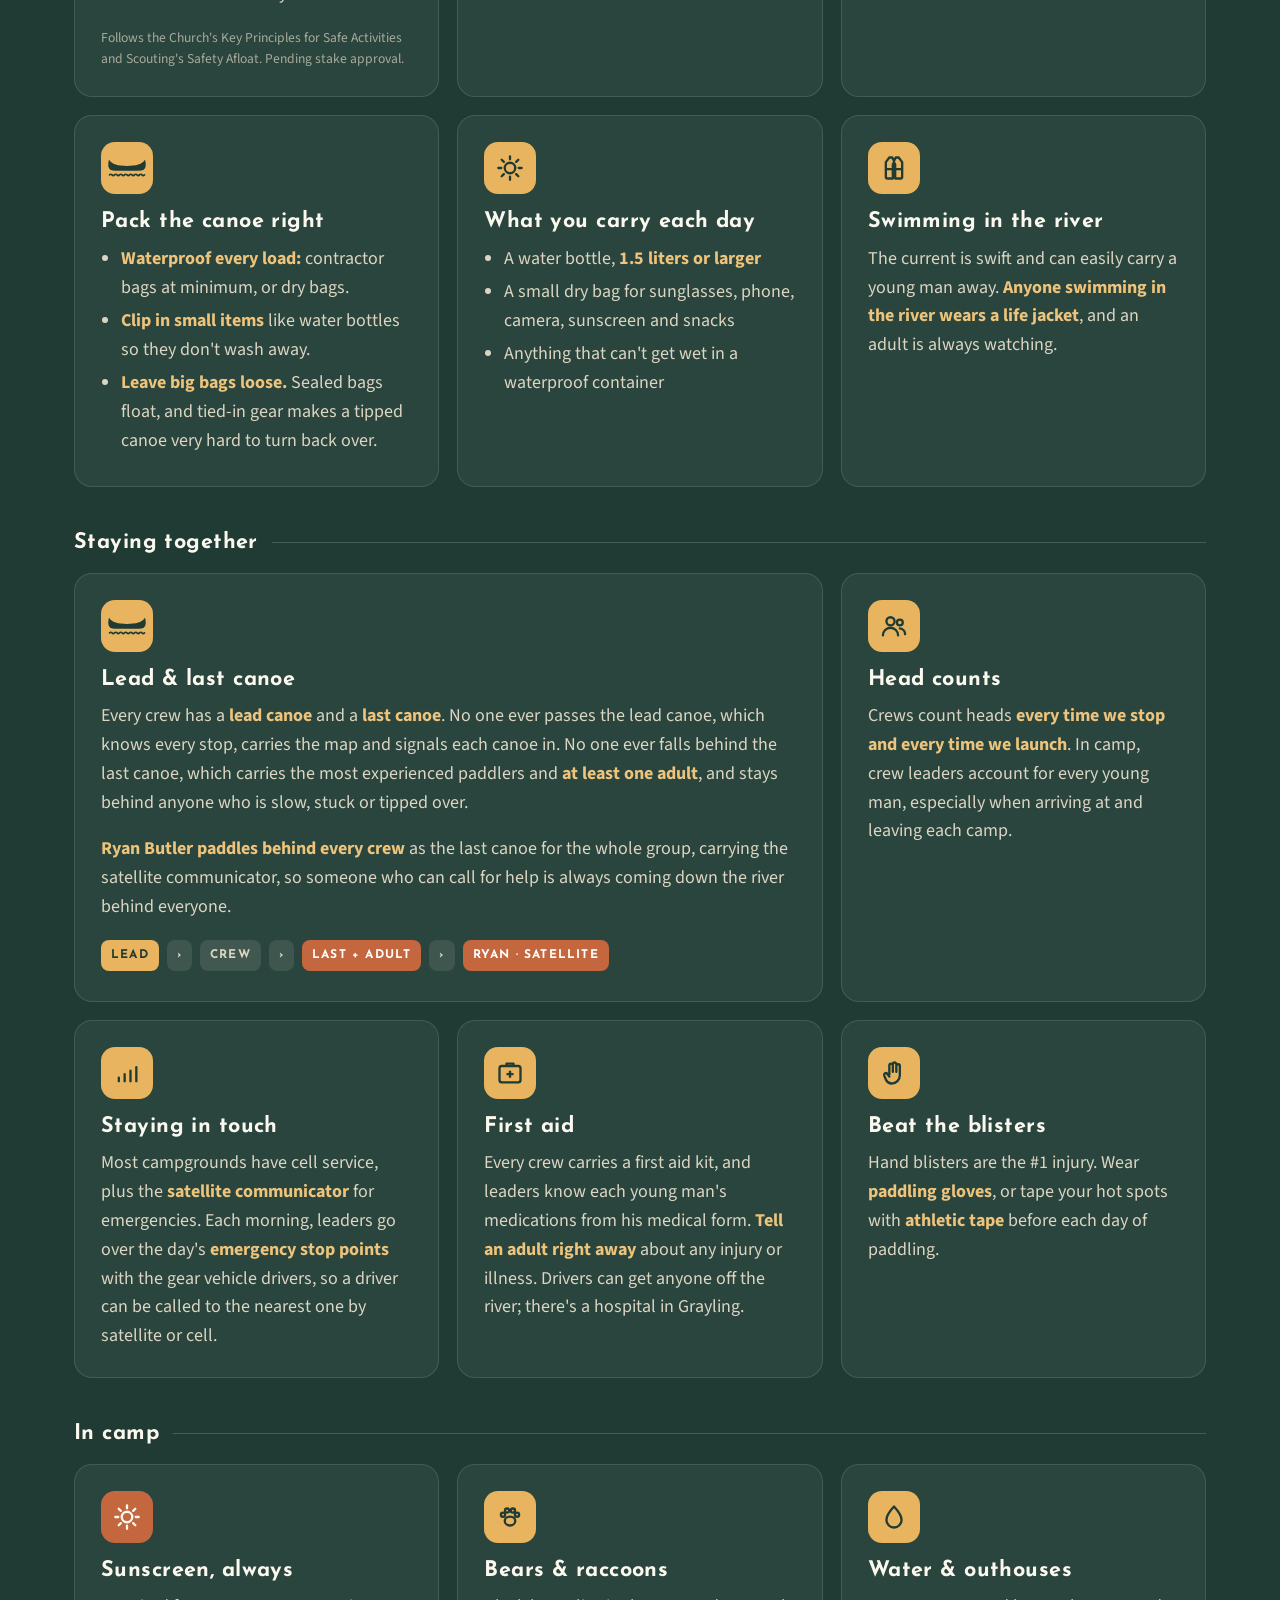
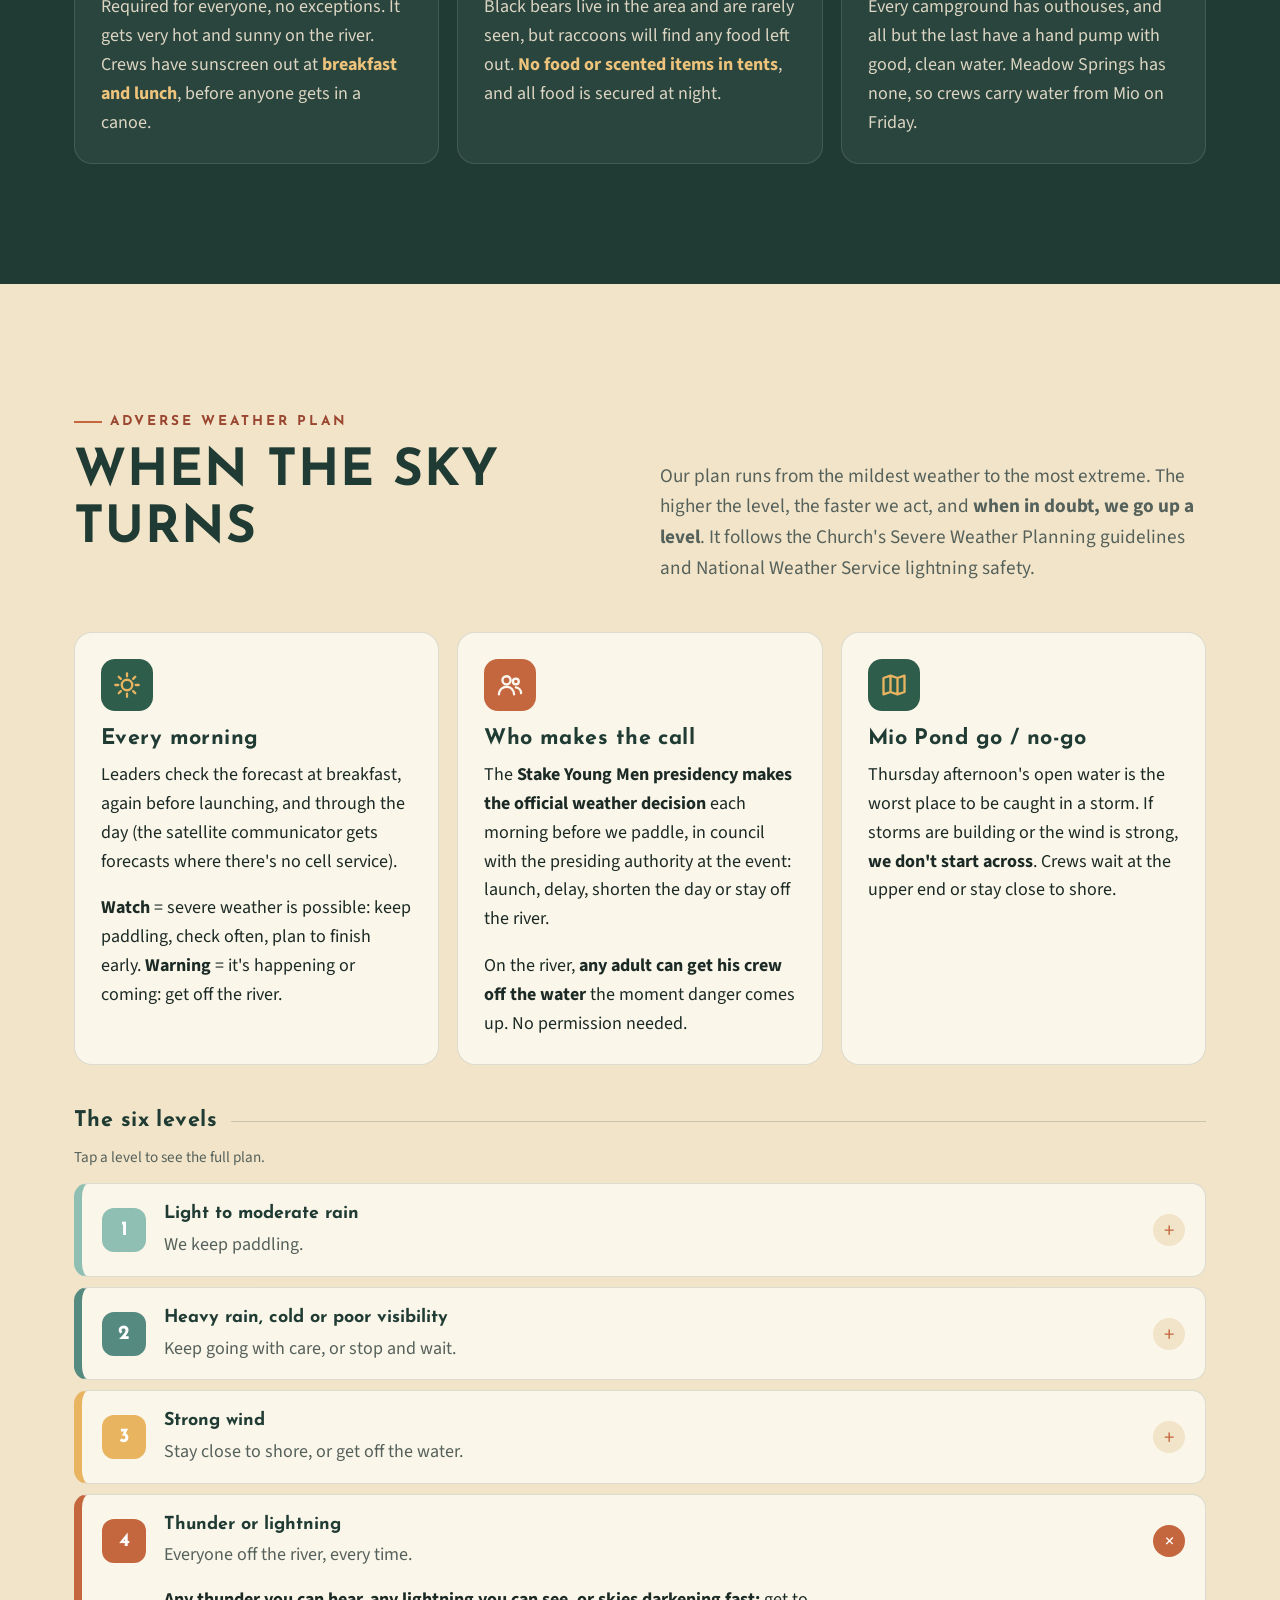
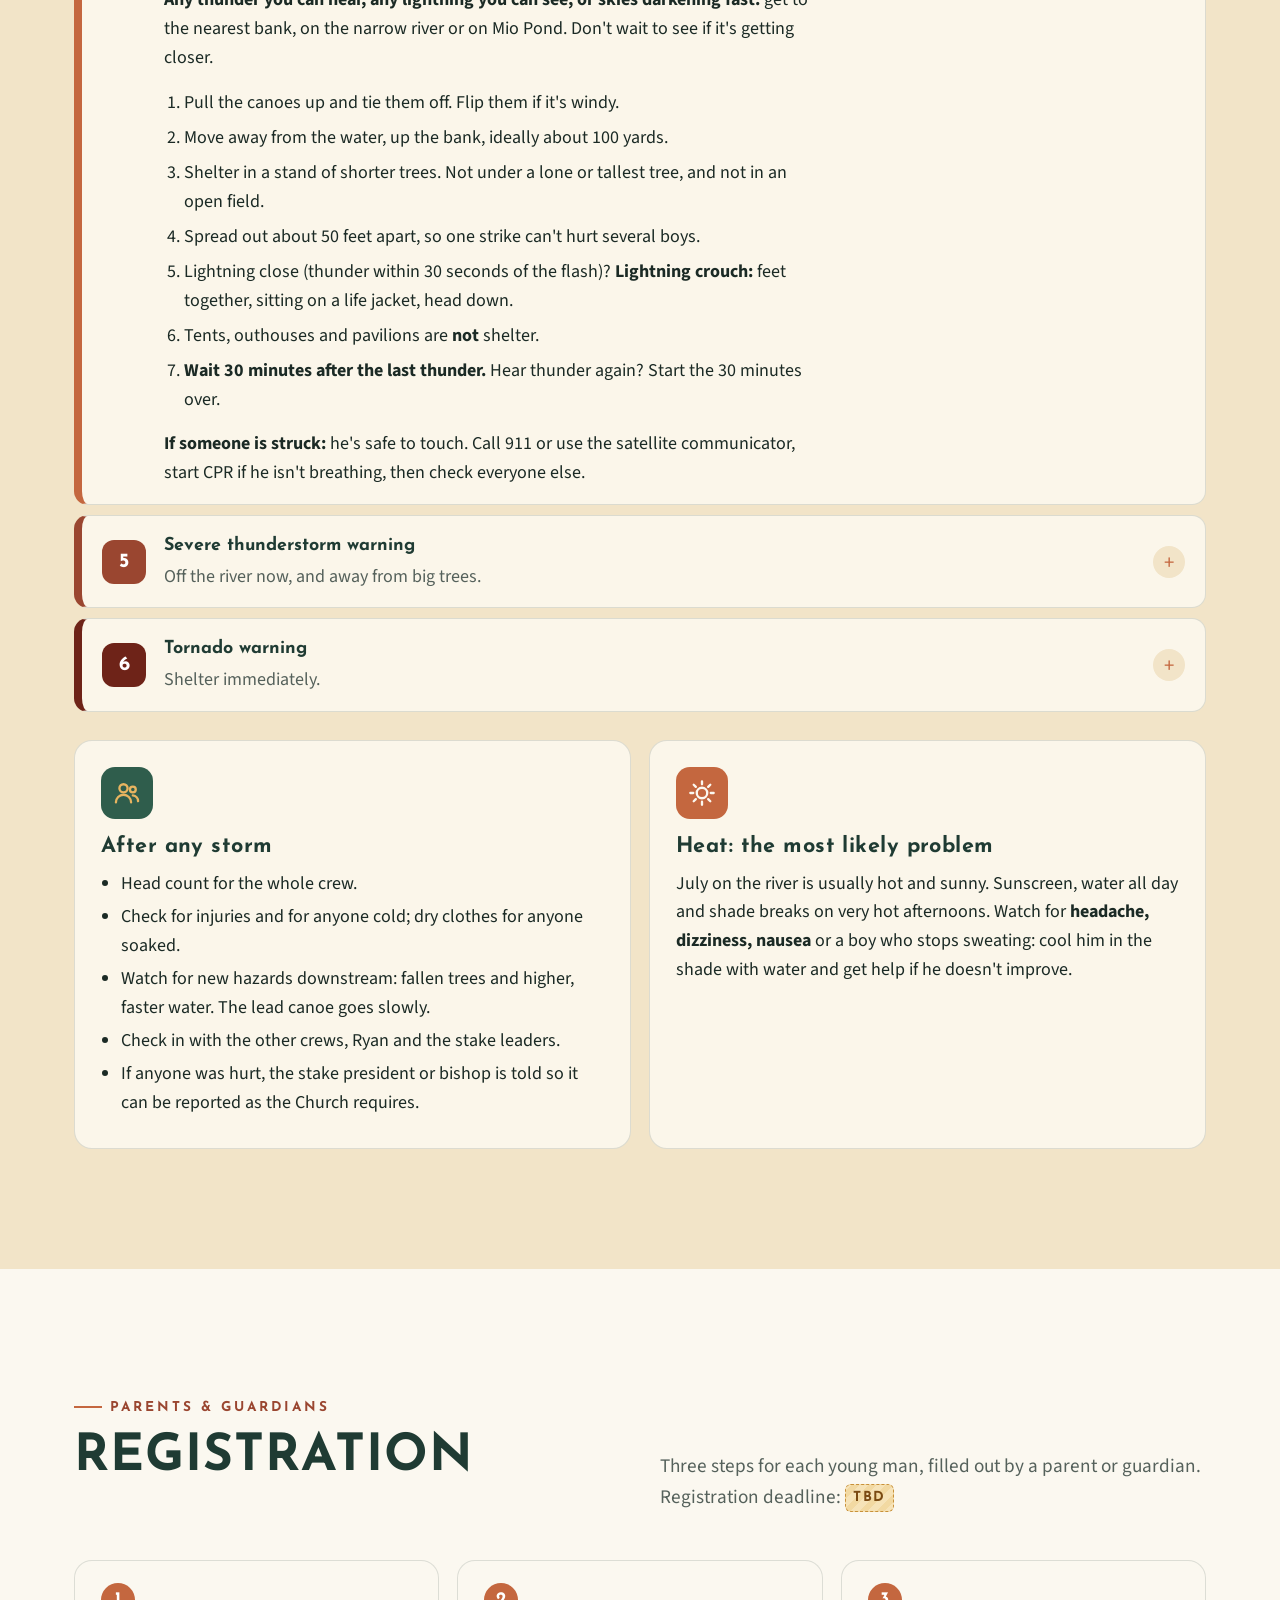
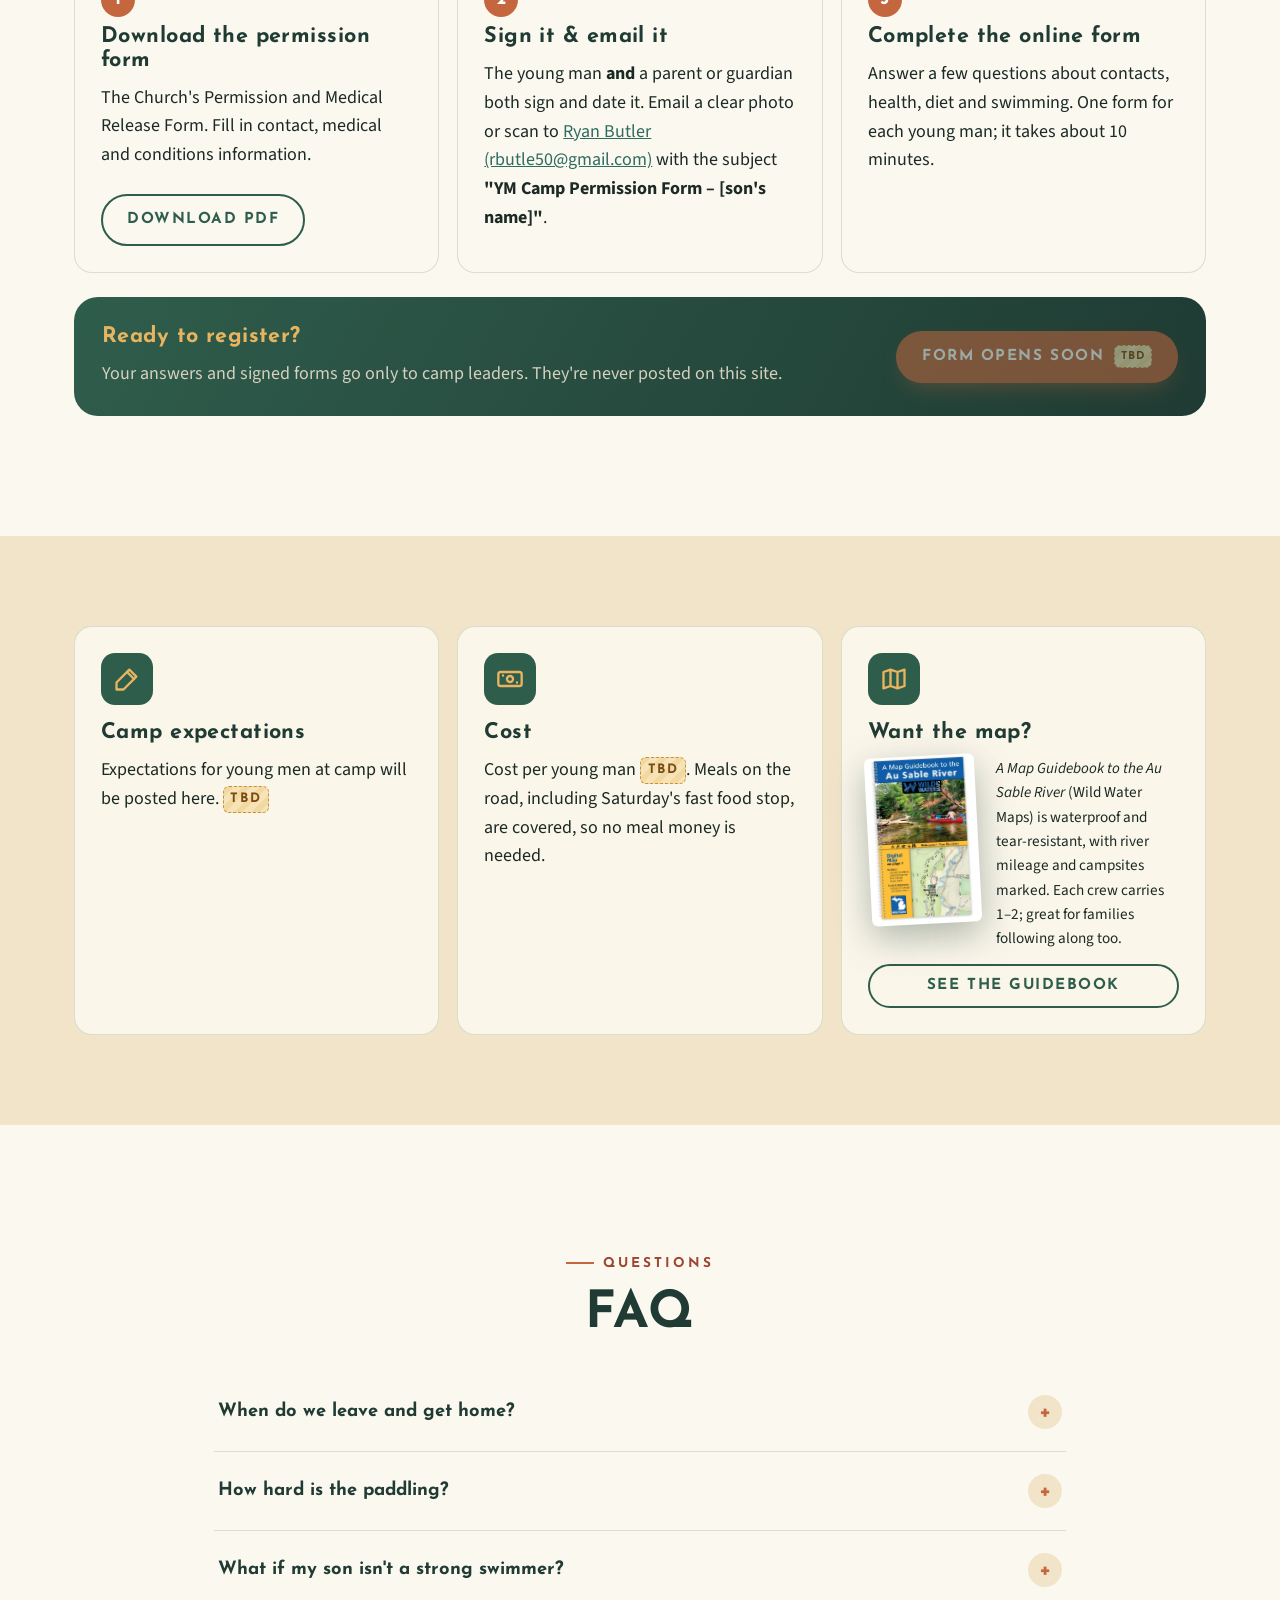
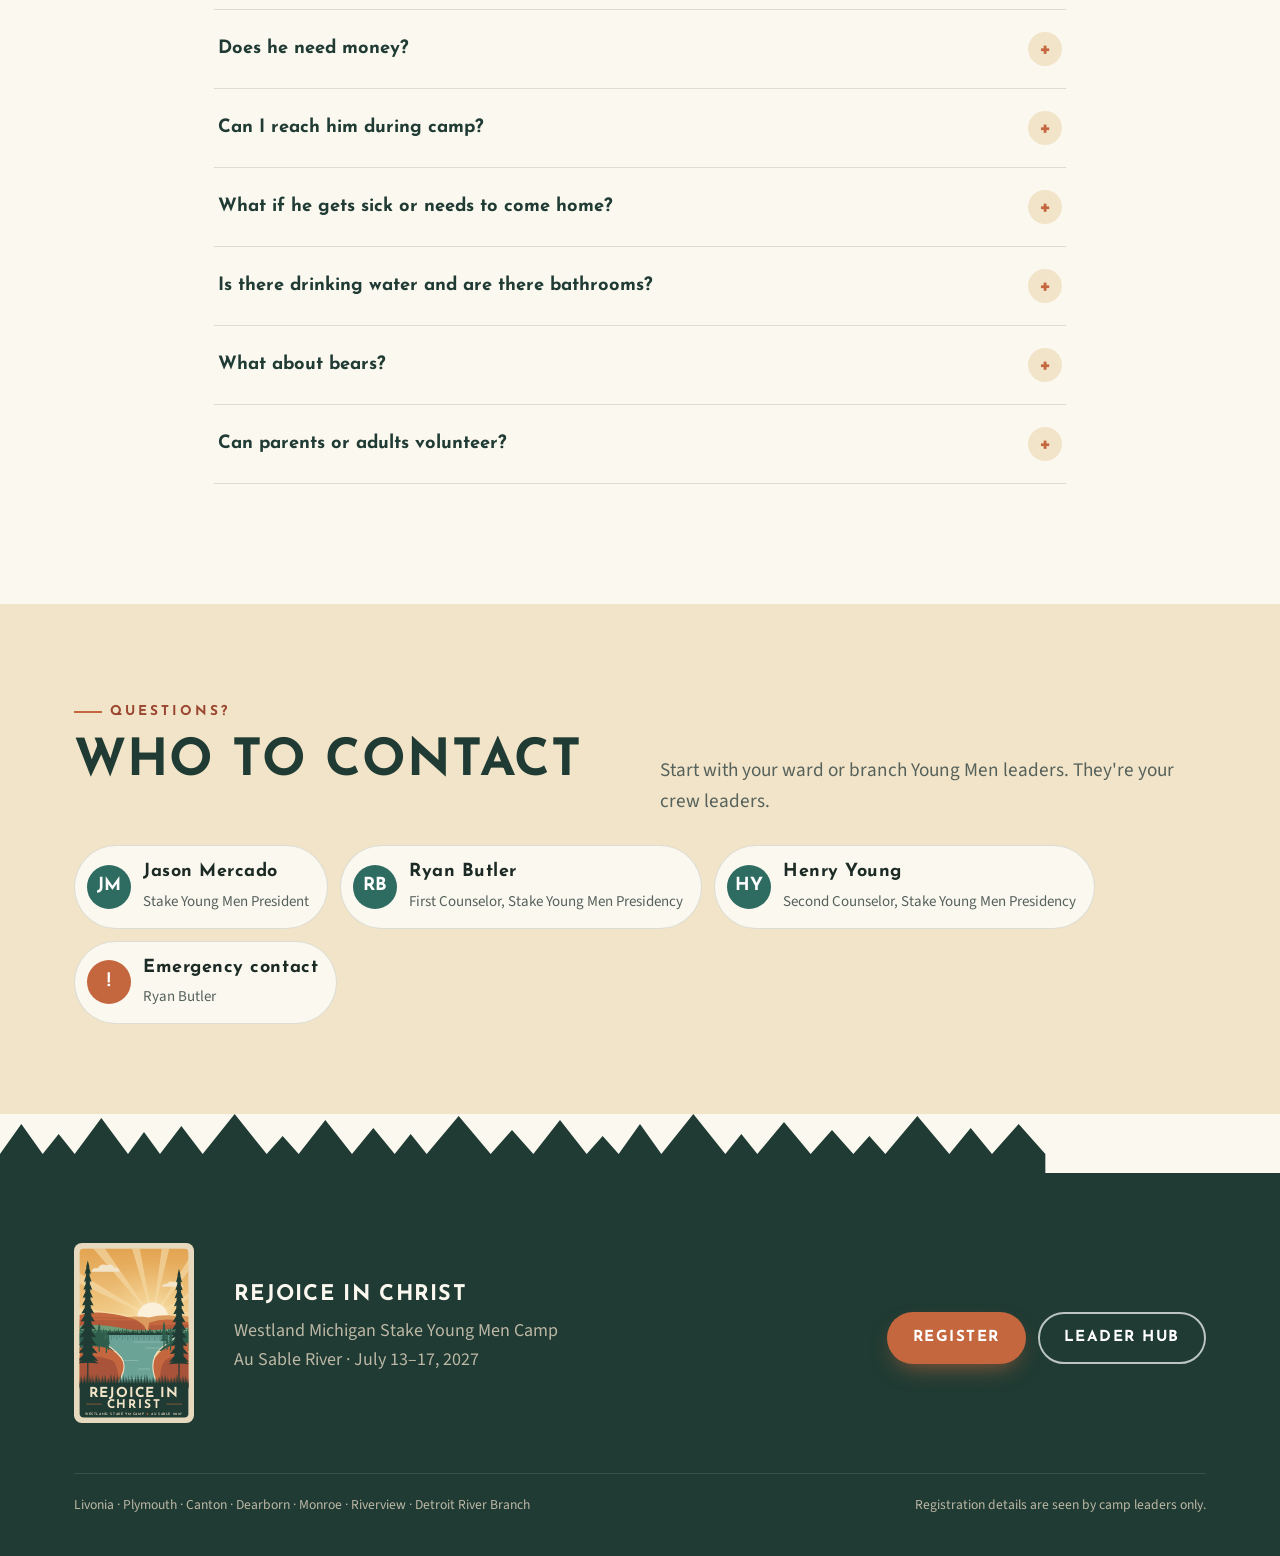
==== commit 6f1b84c4: "Weather plan: remove sheltering in vehicles Co-Authored-By: Claude Opus 5.5 <noreply@anthropic.com> " ====
--- a/index.html
+++ b/index.html
@@ -475,7 +475,7 @@
           <li>Shelter in a stand of shorter trees. Not under a lone or tallest tree, and not in an open field.</li>
           <li>Spread out about 50 feet apart, so one strike can't hurt several boys.</li>
           <li>Lightning close (thunder within 30 seconds of the flash)? <strong>Lightning crouch:</strong> feet together, sitting on a life jacket, head down.</li>
-          <li>If a gear vehicle can reach you, get in with the windows up. Tents, outhouses and pavilions are <strong>not</strong> shelter.</li>
+          <li>Tents, outhouses and pavilions are <strong>not</strong> shelter.</li>
           <li><strong>Wait 30 minutes after the last thunder.</strong> Hear thunder again? Start the 30 minutes over.</li>
         </ol>
         <p><strong>If someone is struck:</strong> he's safe to touch. Call 911 or use the satellite communicator, start CPR if he isn't breathing, then check everyone else.</p>
@@ -485,9 +485,8 @@
         <ul>
           <li>Everything in level 4, plus:</li>
           <li><strong>Falling trees and limbs are the biggest danger.</strong> Stay clear of tall and dead trees. Look up before you settle in.</li>
-          <li>Get to vehicles if at all possible. Ryan calls the drivers to each crew's nearest emergency stop point.</li>
           <li>Hail: cover your head and neck with a life jacket or pack.</li>
-          <li>At camp: leave the tents and get into vehicles, boys first.</li>
+          <li>At camp: leave the tents. Shelter in a stand of shorter trees, away from tall and dead trees and open areas, and spread out.</li>
           <li>Back on the water only after 30 minutes with no thunder <strong>and</strong> the warning is lifted.</li>
         </ul>
       </details>
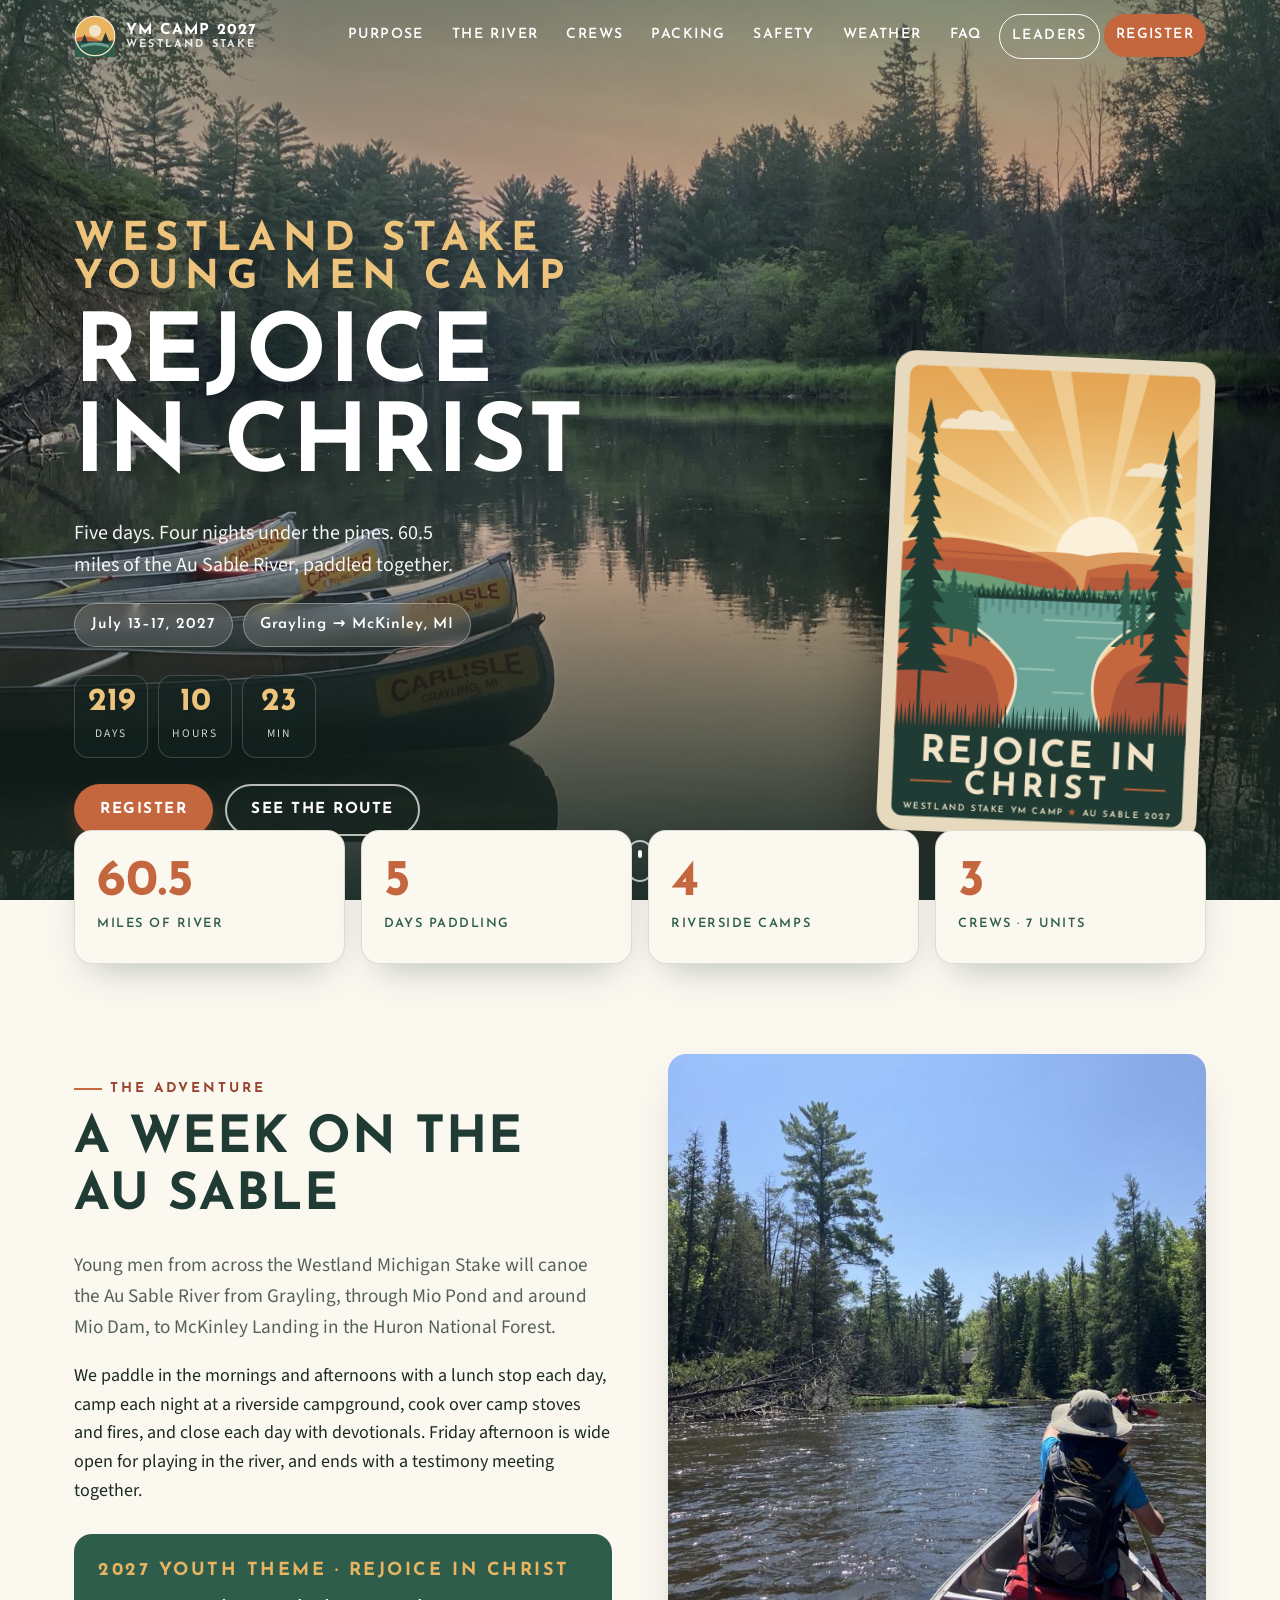
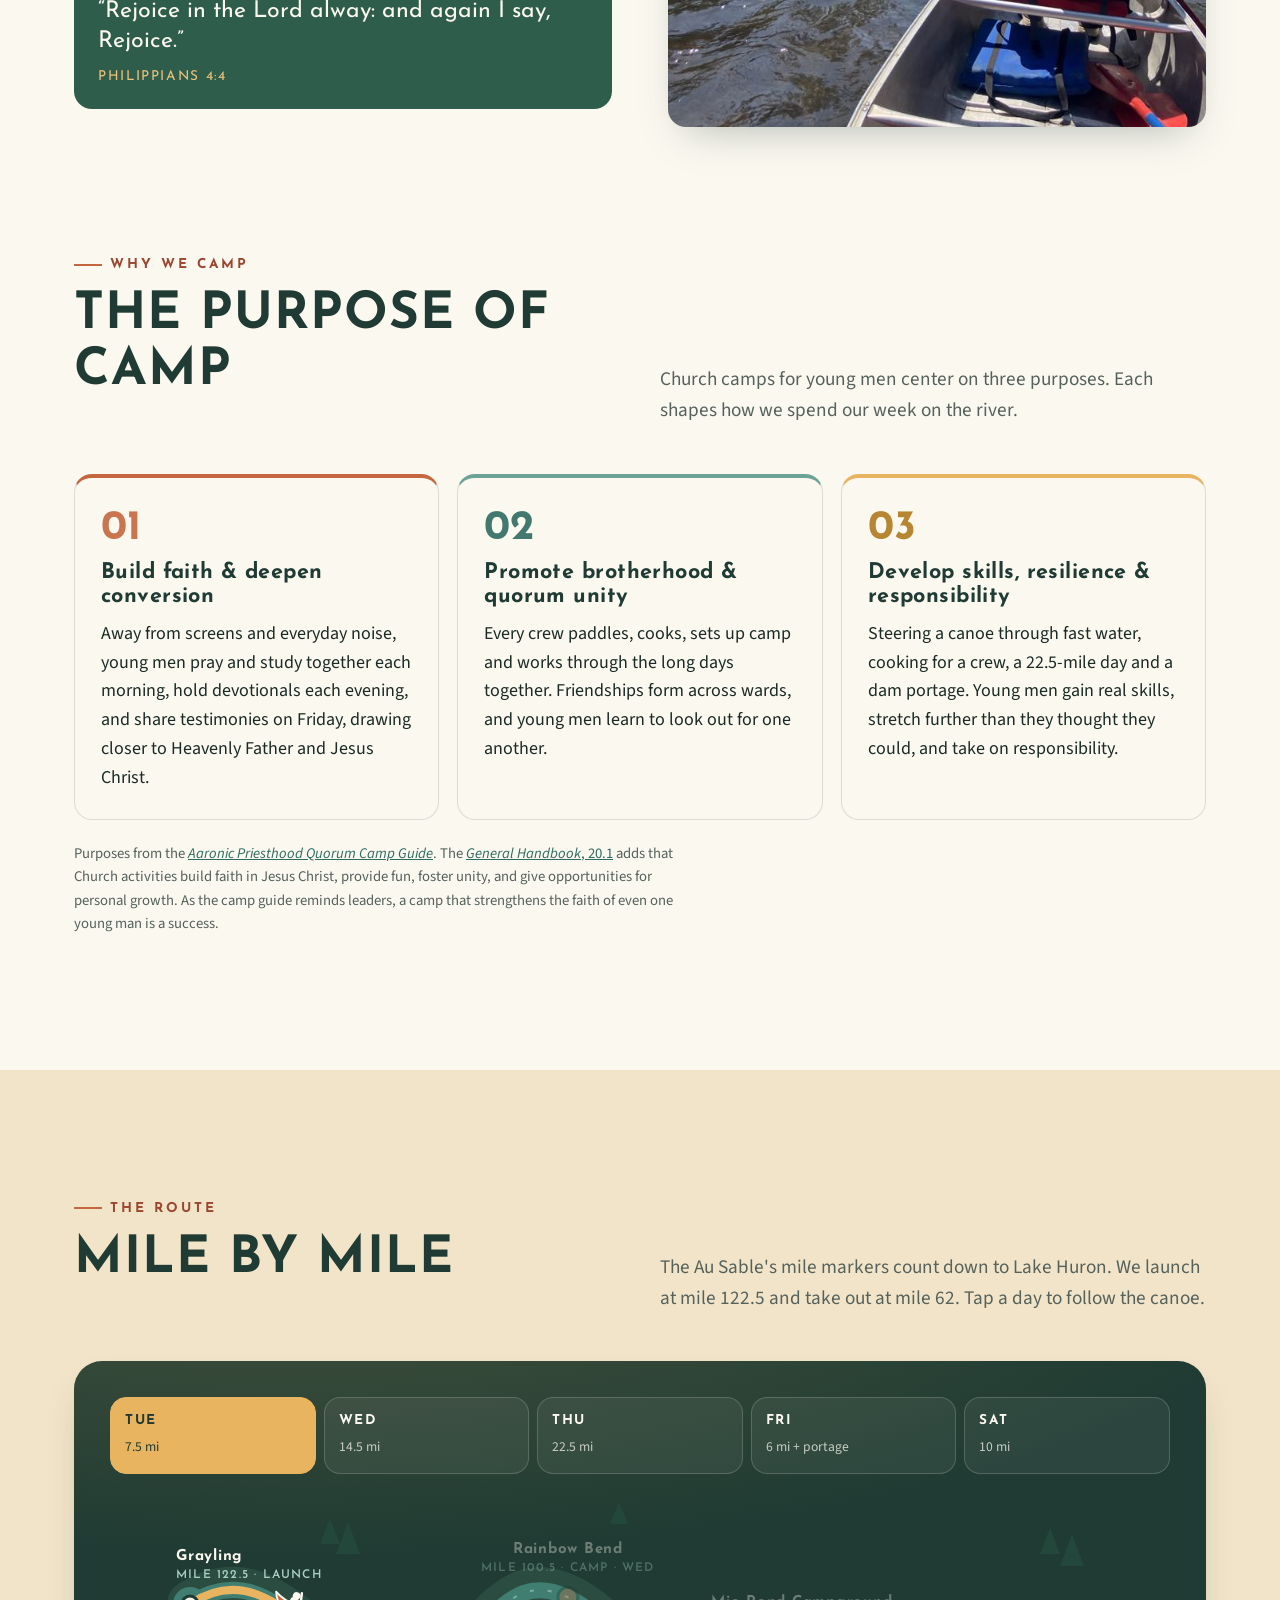
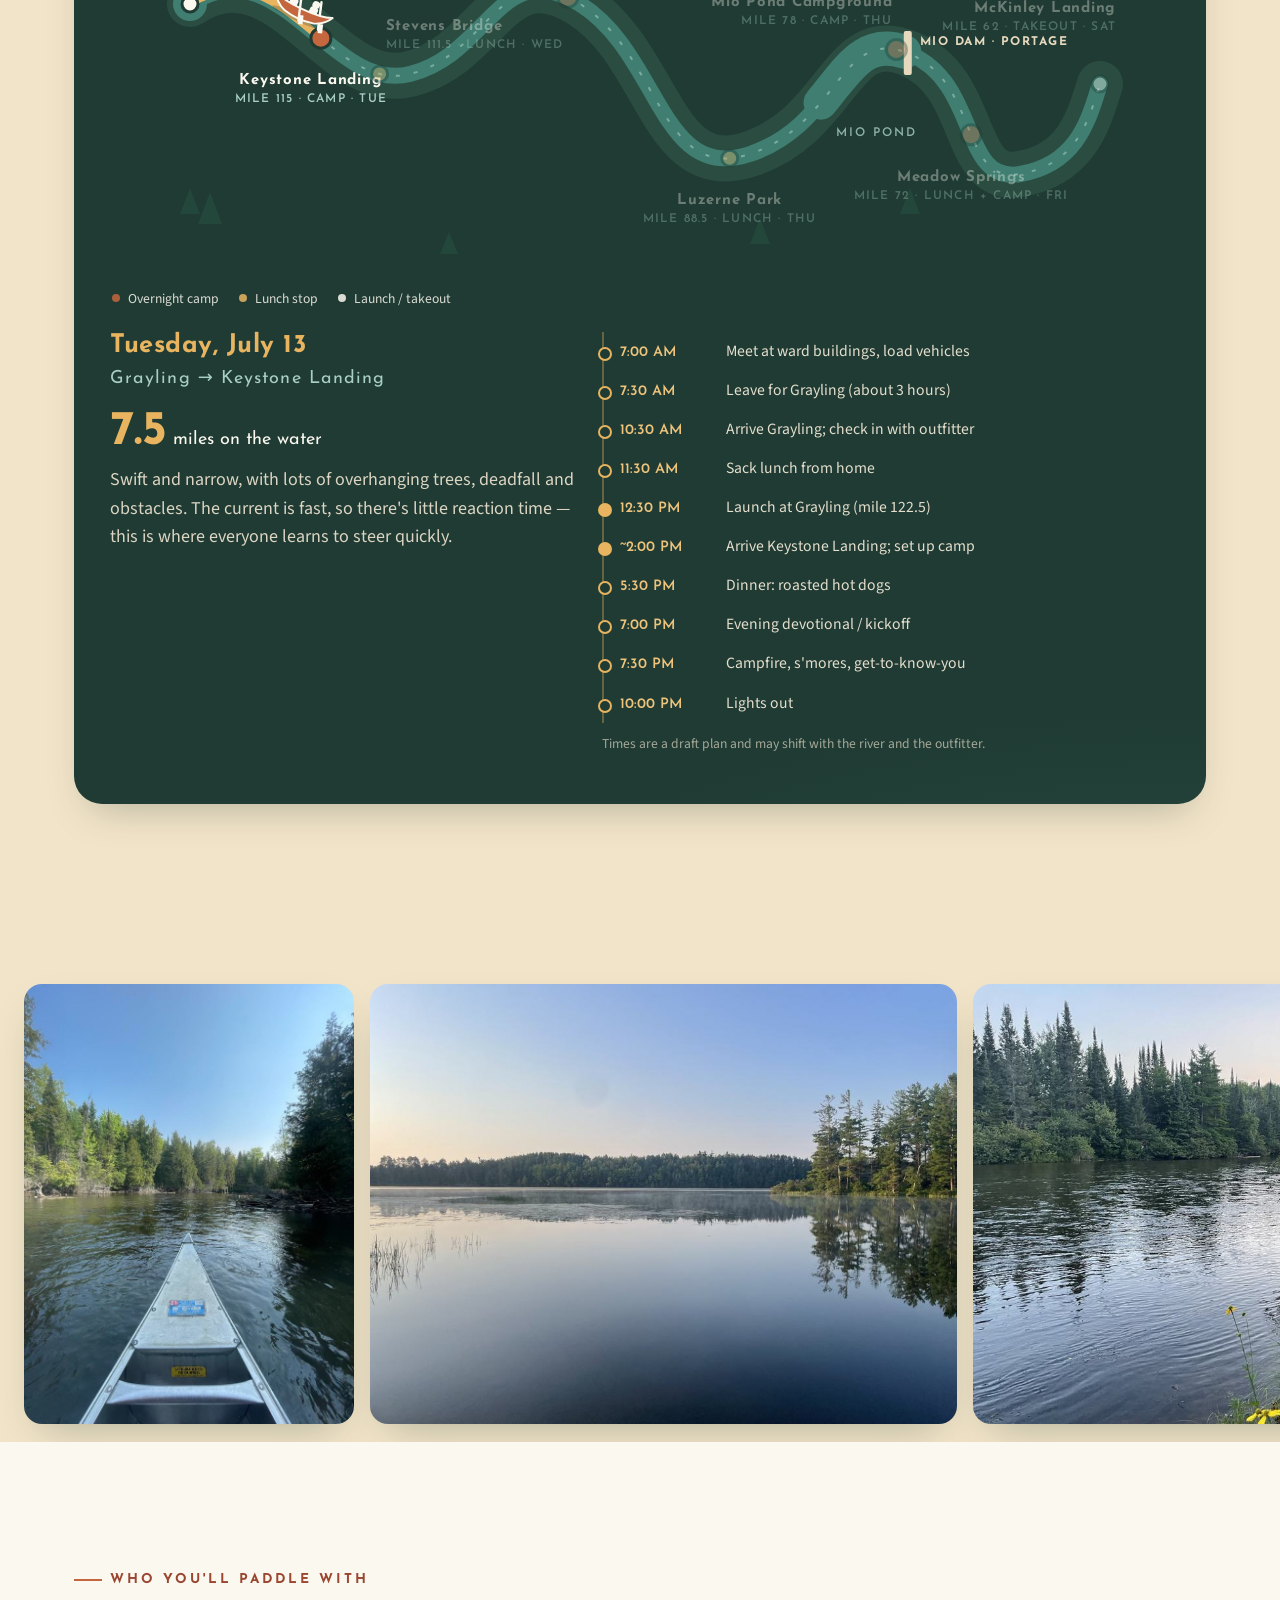
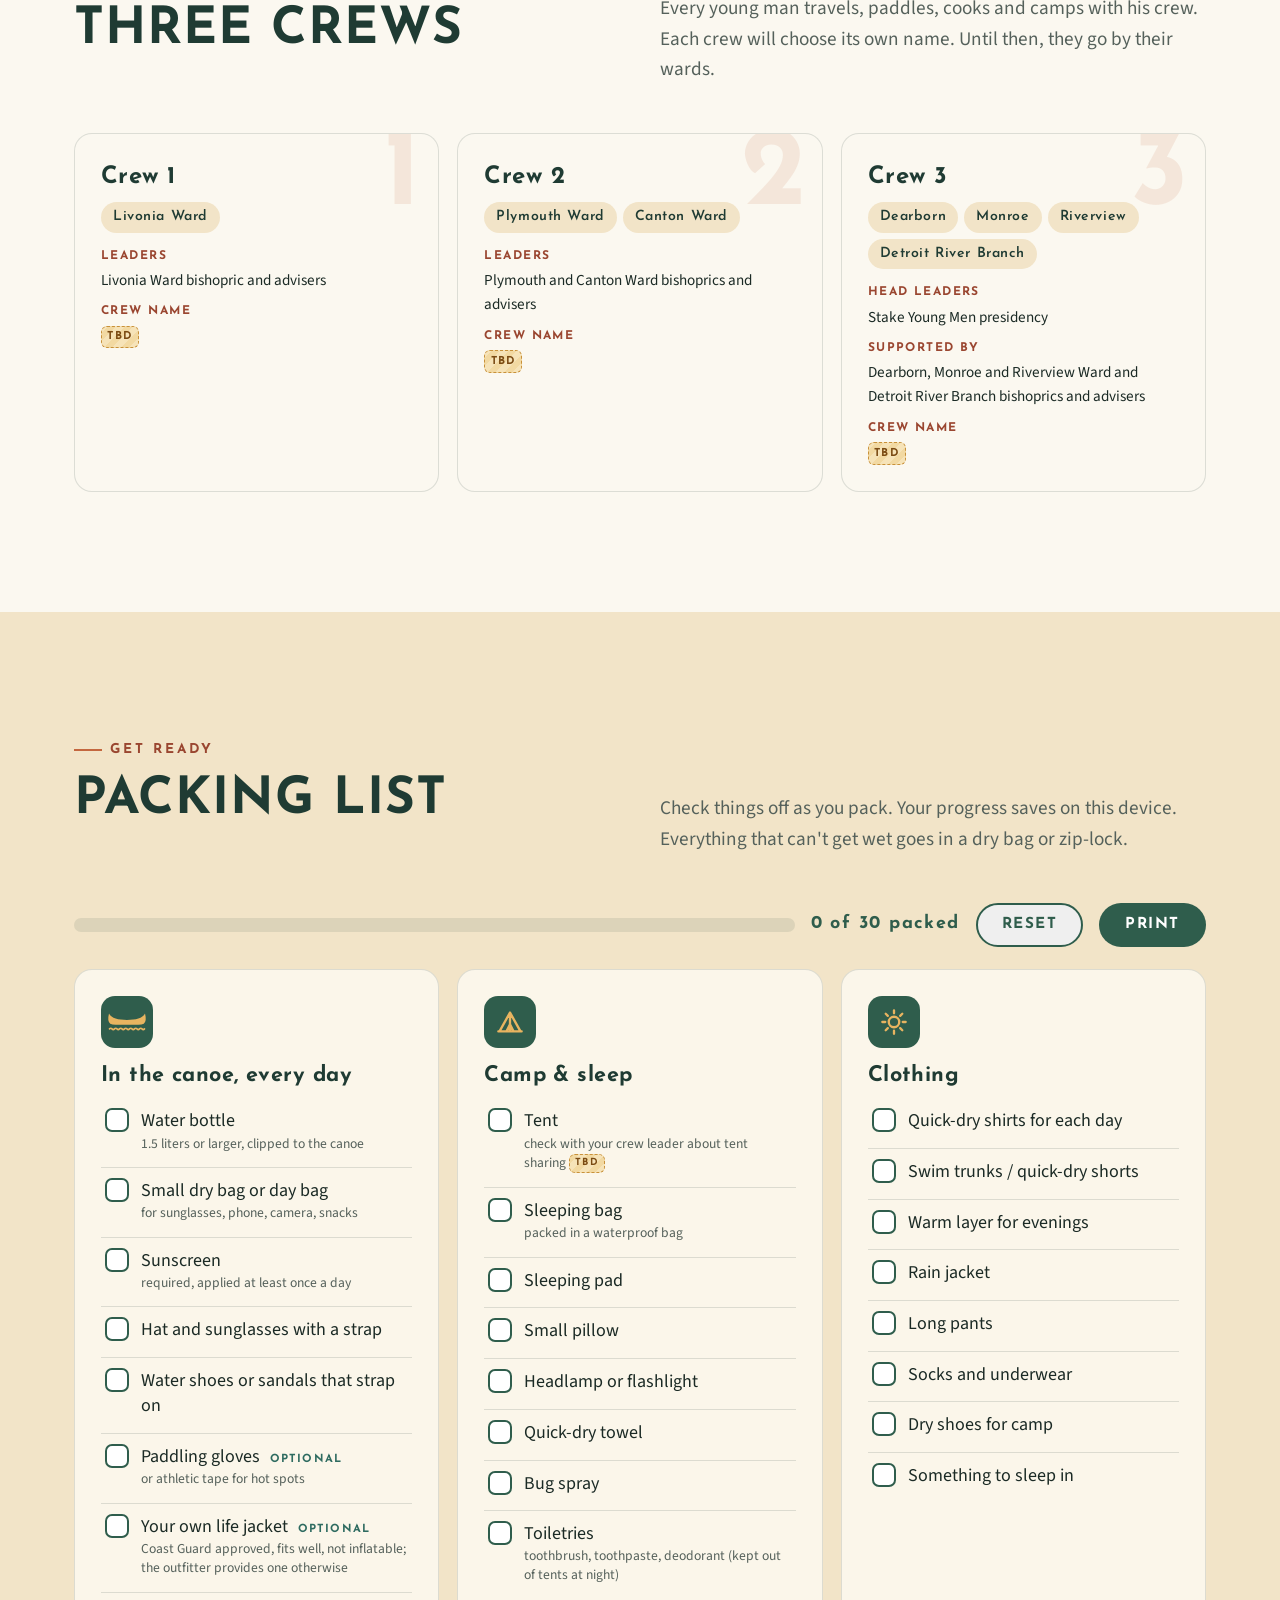
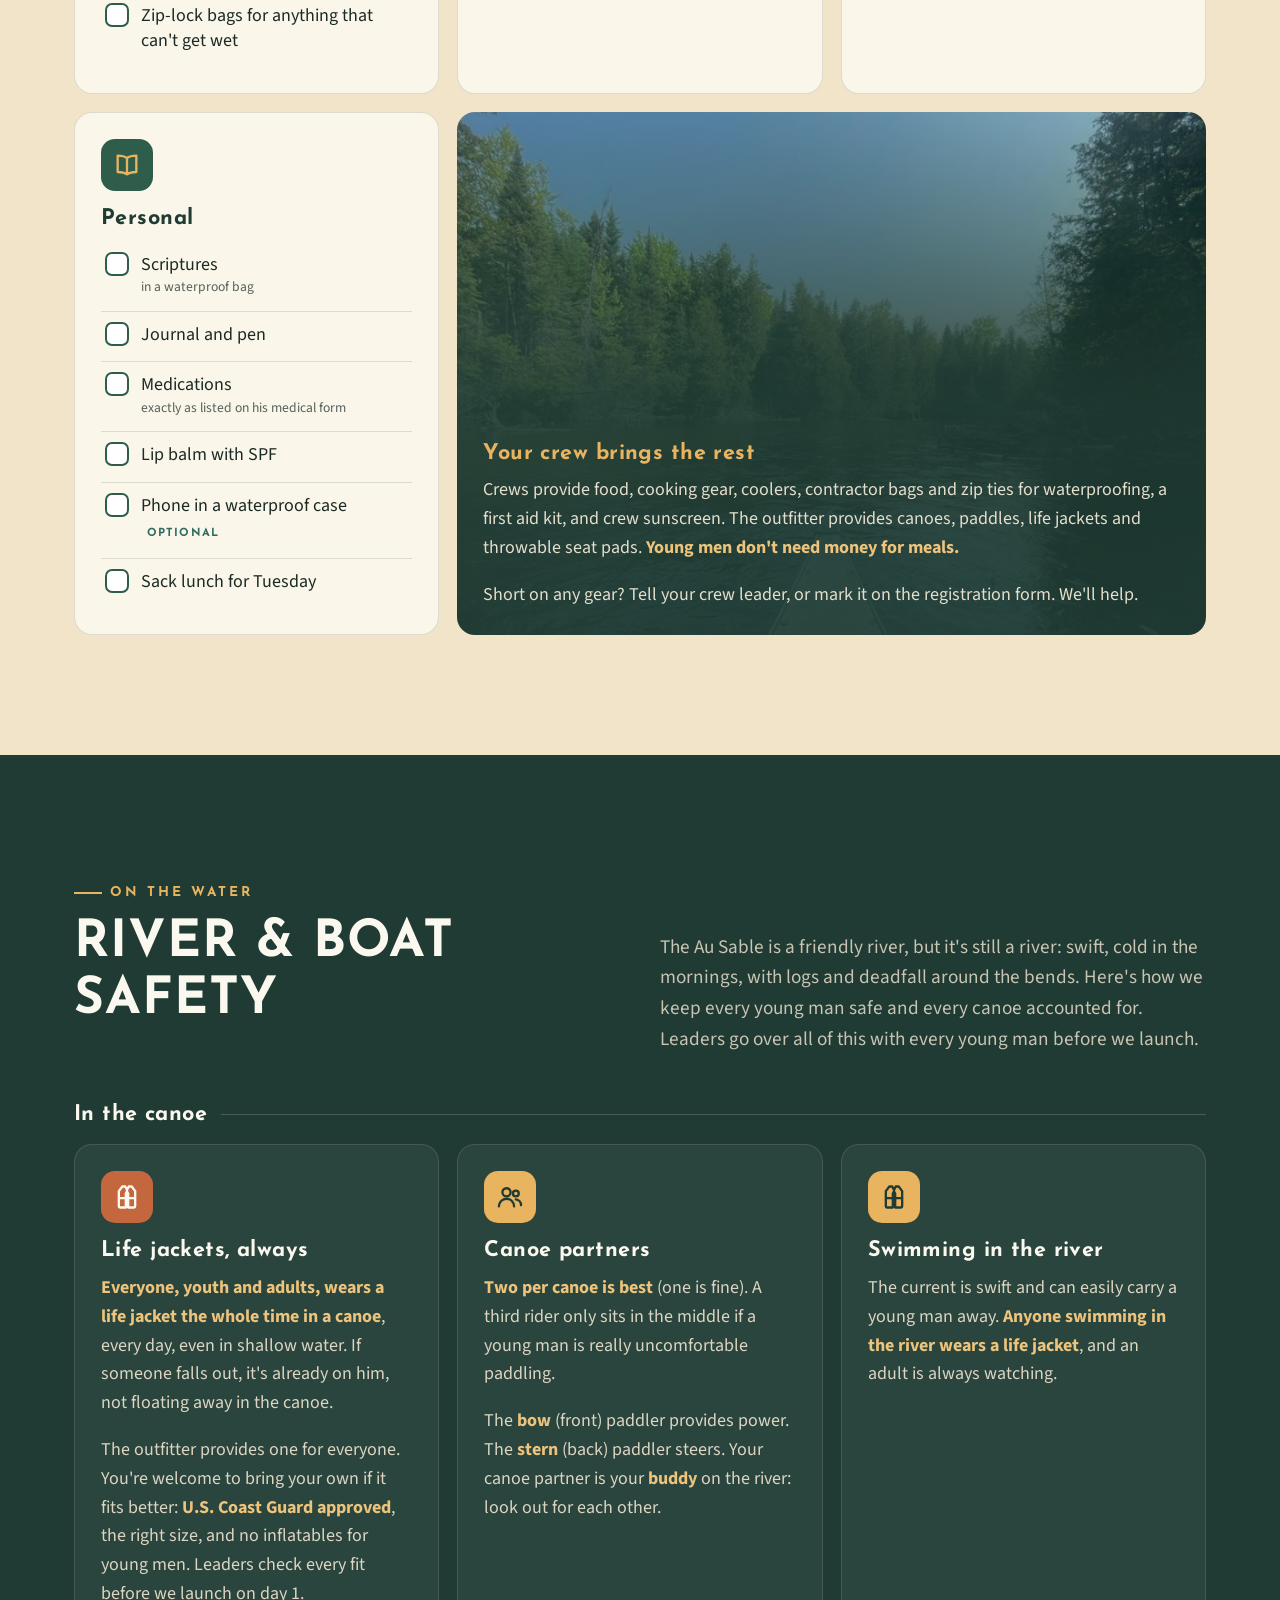
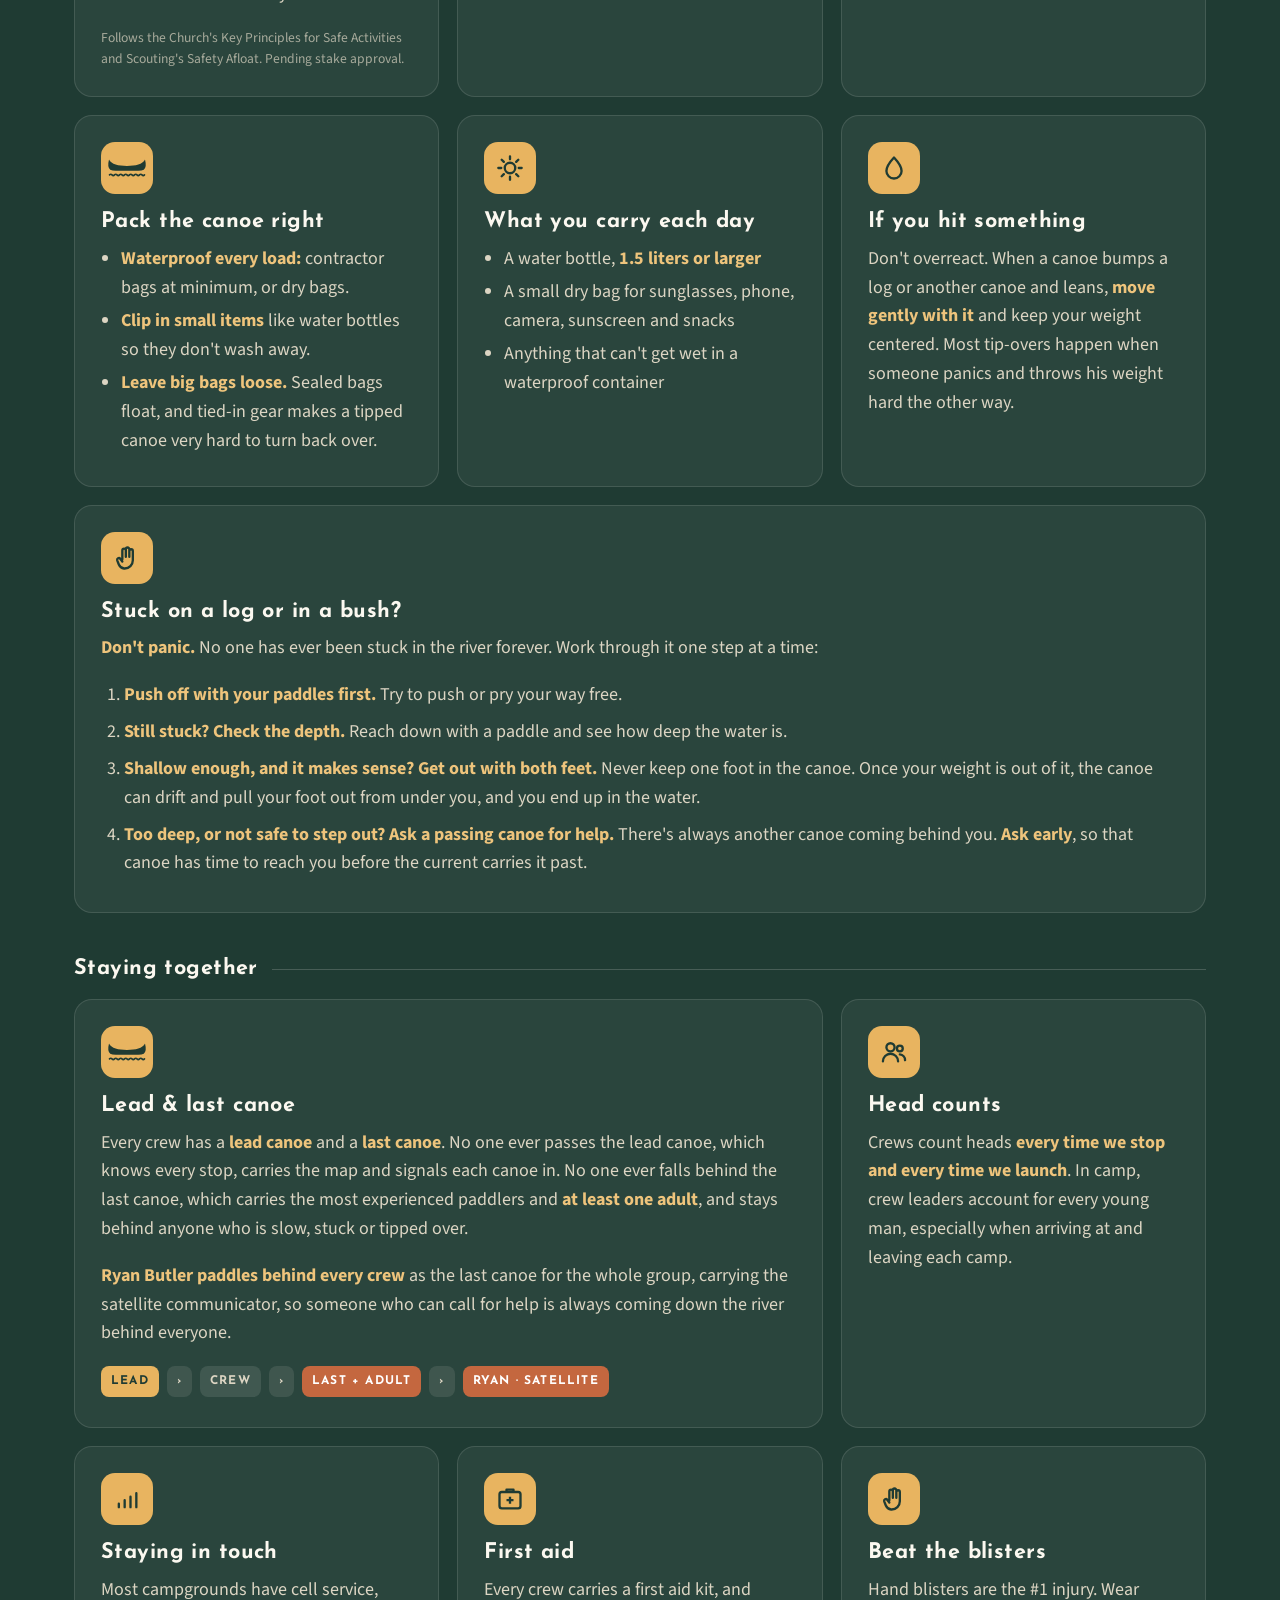
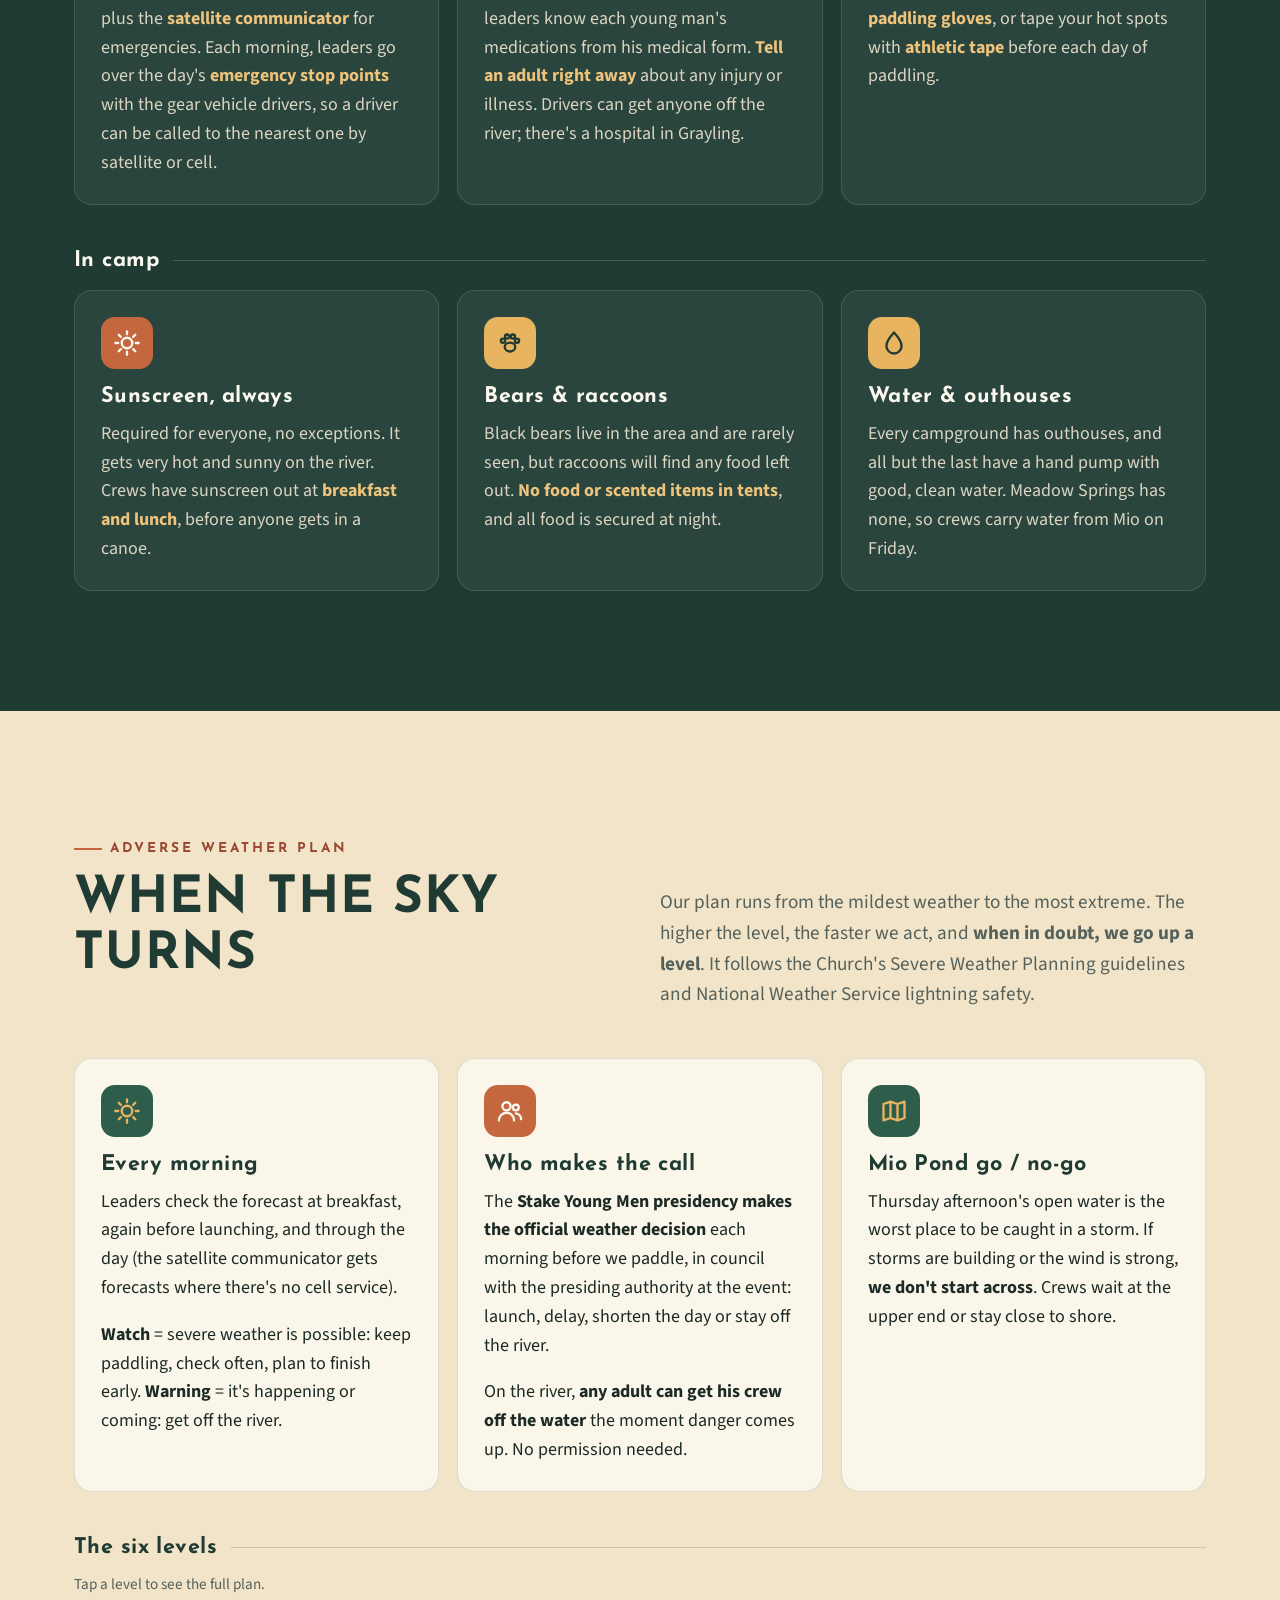
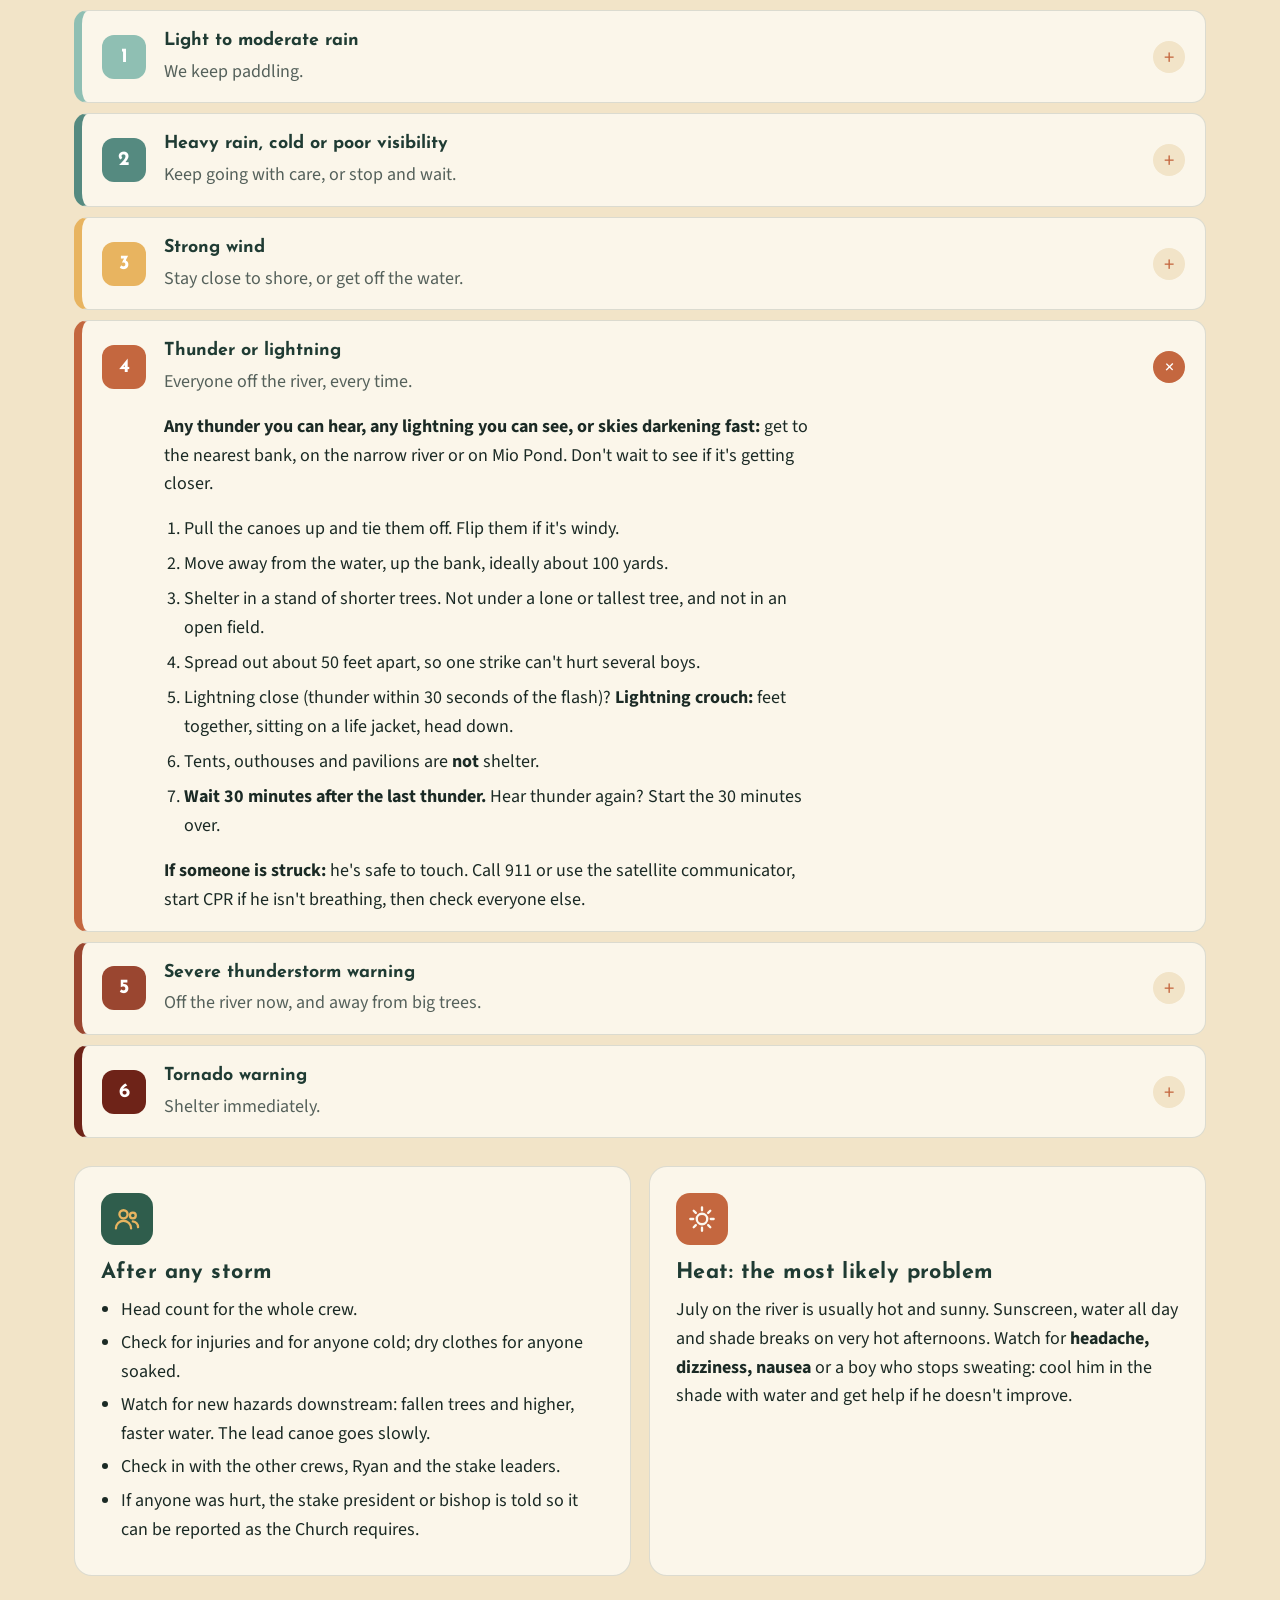
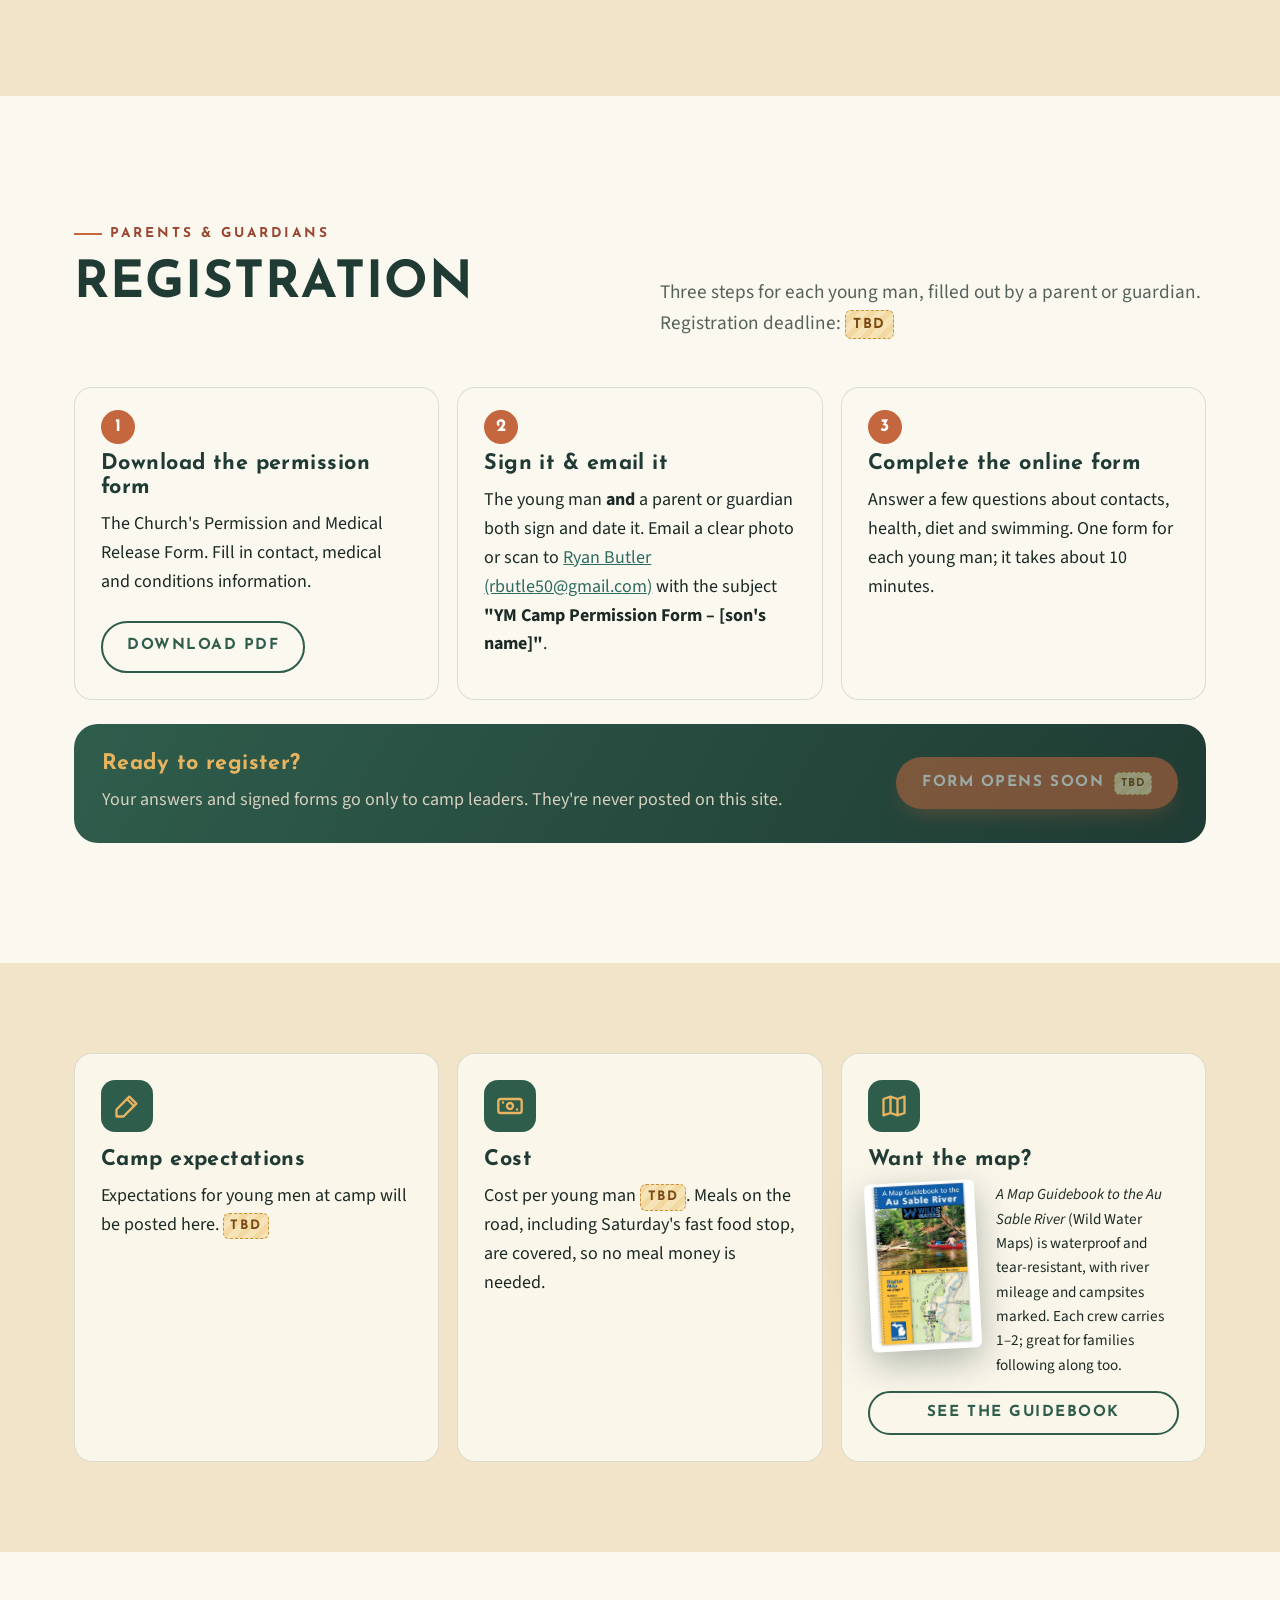
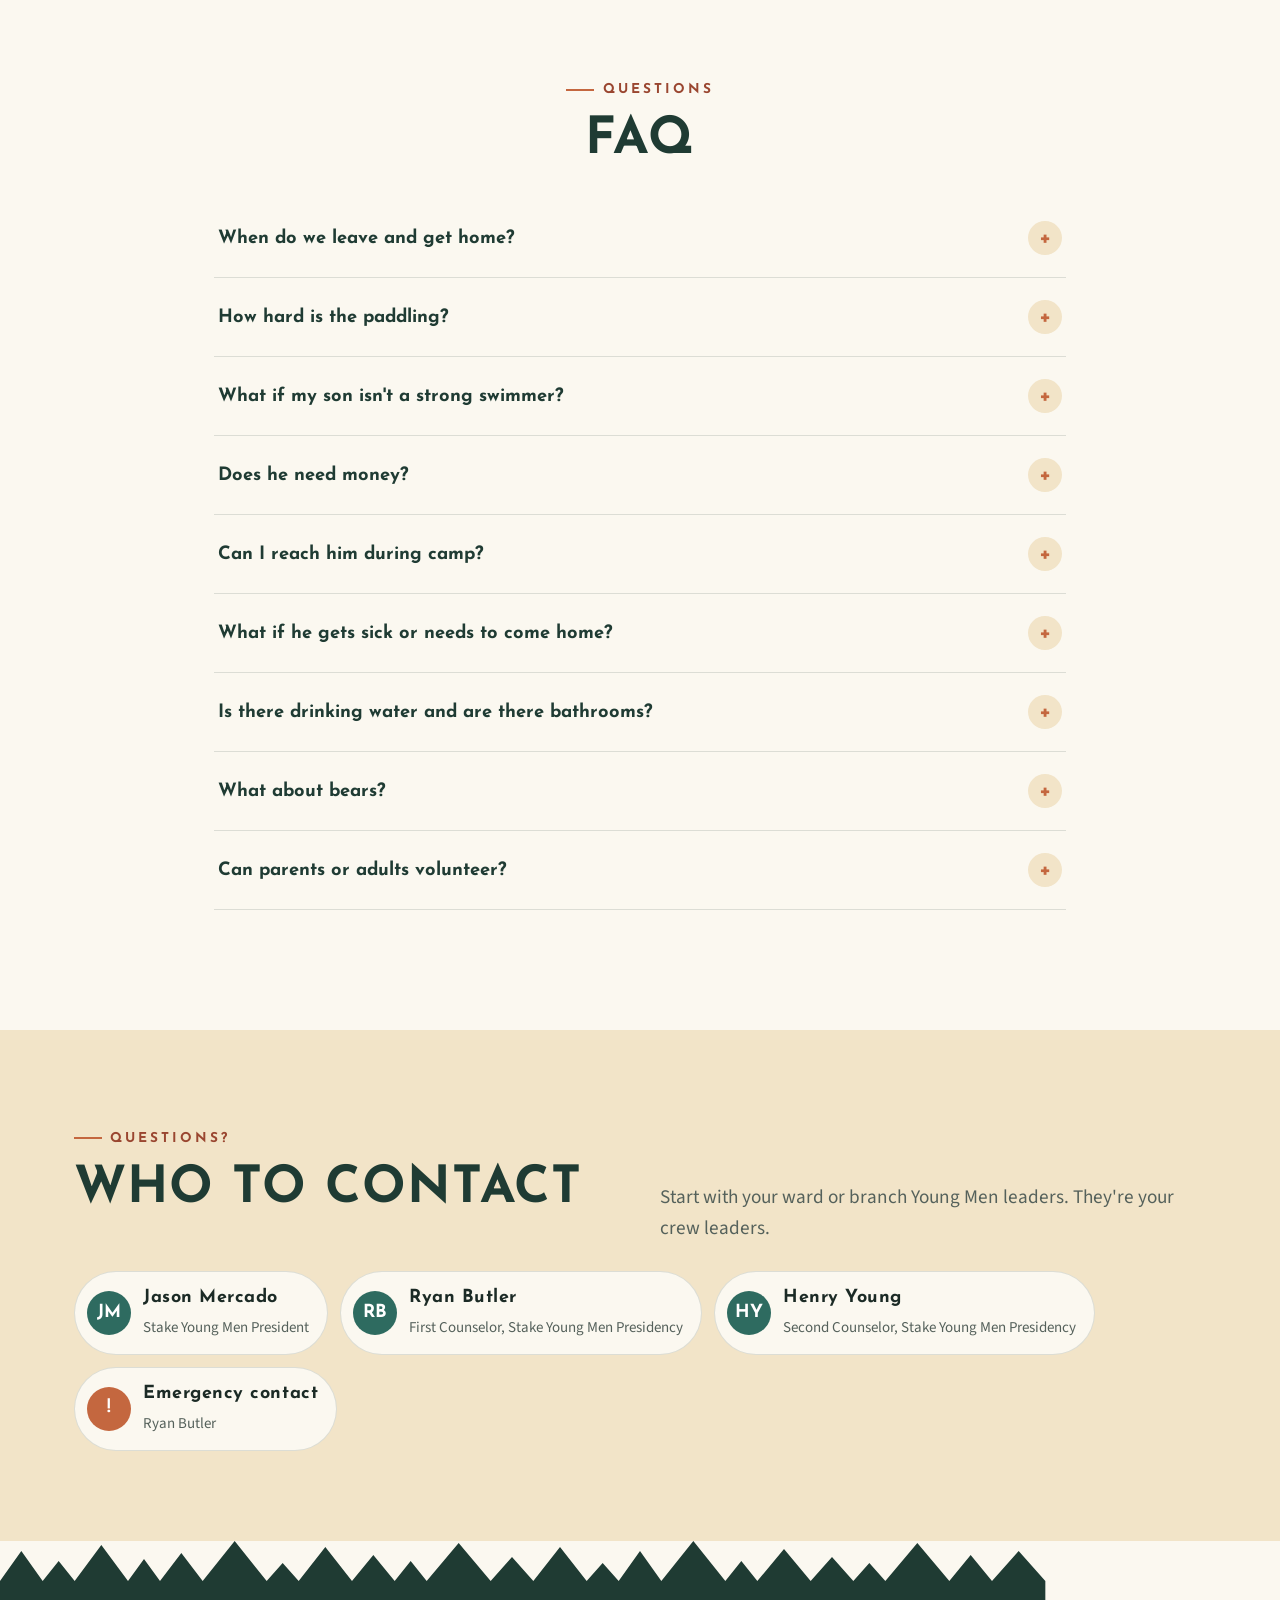
==== commit d62c7c96: "River safety: add 'Stuck on a log or in a bush?' steps Co-Authored-By: Claude Opus 5.5 <noreply@anth" ====
--- a/index.html
+++ b/index.html
@@ -328,32 +328,43 @@
         <p>The <strong>bow</strong> (front) paddler provides power. The <strong>stern</strong> (back) paddler steers. Your canoe partner is your <strong>buddy</strong> on the river: look out for each other.</p>
       </div>
       <div class="card reveal d2">
+        <div class="ico"><svg aria-hidden="true"><use href="#i-vest"/></svg></div>
+        <h3>Swimming in the river</h3>
+        <p>The current is swift and can easily carry a young man away. <strong>Anyone swimming in the river wears a life jacket</strong>, and an adult is always watching.</p>
+      </div>
+      <div class="card reveal">
+        <div class="ico"><svg aria-hidden="true"><use href="#i-canoe"/></svg></div>
+        <h3>Pack the canoe right</h3>
+        <ul>
+          <li><strong>Waterproof every load:</strong> contractor bags at minimum, or dry bags.</li>
+          <li><strong>Clip in small items</strong> like water bottles so they don't wash away.</li>
+          <li><strong>Leave big bags loose.</strong> Sealed bags float, and tied-in gear makes a tipped canoe very hard to turn back over.</li>
+        </ul>
+      </div>
+      <div class="card reveal d1">
+        <div class="ico"><svg aria-hidden="true"><use href="#i-sun"/></svg></div>
+        <h3>What you carry each day</h3>
+        <ul>
+          <li>A water bottle, <strong>1.5 liters or larger</strong></li>
+          <li>A small dry bag for sunglasses, phone, camera, sunscreen and snacks</li>
+          <li>Anything that can't get wet in a waterproof container</li>
+        </ul>
+      </div>
+      <div class="card reveal d2">
         <div class="ico"><svg aria-hidden="true"><use href="#i-drop"/></svg></div>
         <h3>If you hit something</h3>
         <p>Don't overreact. When a canoe bumps a log or another canoe and leans, <strong>move gently with it</strong> and keep your weight centered. Most tip-overs happen when someone panics and throws his weight hard the other way.</p>
       </div>
-      <div class="card reveal">
-        <div class="ico"><svg aria-hidden="true"><use href="#i-canoe"/></svg></div>
-        <h3>Pack the canoe right</h3>
-        <ul>
-          <li><strong>Waterproof every load:</strong> contractor bags at minimum, or dry bags.</li>
-          <li><strong>Clip in small items</strong> like water bottles so they don't wash away.</li>
-          <li><strong>Leave big bags loose.</strong> Sealed bags float, and tied-in gear makes a tipped canoe very hard to turn back over.</li>
-        </ul>
-      </div>
-      <div class="card reveal d1">
-        <div class="ico"><svg aria-hidden="true"><use href="#i-sun"/></svg></div>
-        <h3>What you carry each day</h3>
-        <ul>
-          <li>A water bottle, <strong>1.5 liters or larger</strong></li>
-          <li>A small dry bag for sunglasses, phone, camera, sunscreen and snacks</li>
-          <li>Anything that can't get wet in a waterproof container</li>
-        </ul>
-      </div>
-      <div class="card reveal d2">
-        <div class="ico"><svg aria-hidden="true"><use href="#i-vest"/></svg></div>
-        <h3>Swimming in the river</h3>
-        <p>The current is swift and can easily carry a young man away. <strong>Anyone swimming in the river wears a life jacket</strong>, and an adult is always watching.</p>
+      <div class="card full reveal">
+        <div class="ico"><svg aria-hidden="true"><use href="#i-hand"/></svg></div>
+        <h3>Stuck on a log or in a bush?</h3>
+        <p><strong>Don't panic.</strong> No one has ever been stuck in the river forever. Work through it one step at a time:</p>
+        <ol>
+          <li><strong>Push off with your paddles first.</strong> Try to push or pry your way free.</li>
+          <li><strong>Still stuck? Check the depth.</strong> Reach down with a paddle and see how deep the water is.</li>
+          <li><strong>Shallow enough, and it makes sense? Get out with both feet.</strong> Never keep one foot in the canoe. Once your weight is out of it, the canoe can drift and pull your foot out from under you, and you end up in the water.</li>
+          <li><strong>Too deep, or not safe to step out? Ask a passing canoe for help.</strong> There's always another canoe coming behind you. <strong>Ask early</strong>, so that canoe has time to reach you before the current carries it past.</li>
+        </ol>
       </div>
     </div>
 
--- a/assets/css/site.css
+++ b/assets/css/site.css
@@ -427,3 +427,6 @@
 .wx li{margin:.35em 0}
 @media (max-width:640px){.wx > ul,.wx > ol,.wx > p{margin-left:20px}.wx summary{gap:12px;padding:14px}}
 .card.span2{grid-column:span 2}@media (max-width:640px){.card.span2{grid-column:auto}}
+
+.card.full{grid-column:1/-1}
+.card ol{padding-left:1.3em;margin:0 0 1em}.card ol li{margin:.45em 0}.card ol:last-child{margin-bottom:0}
